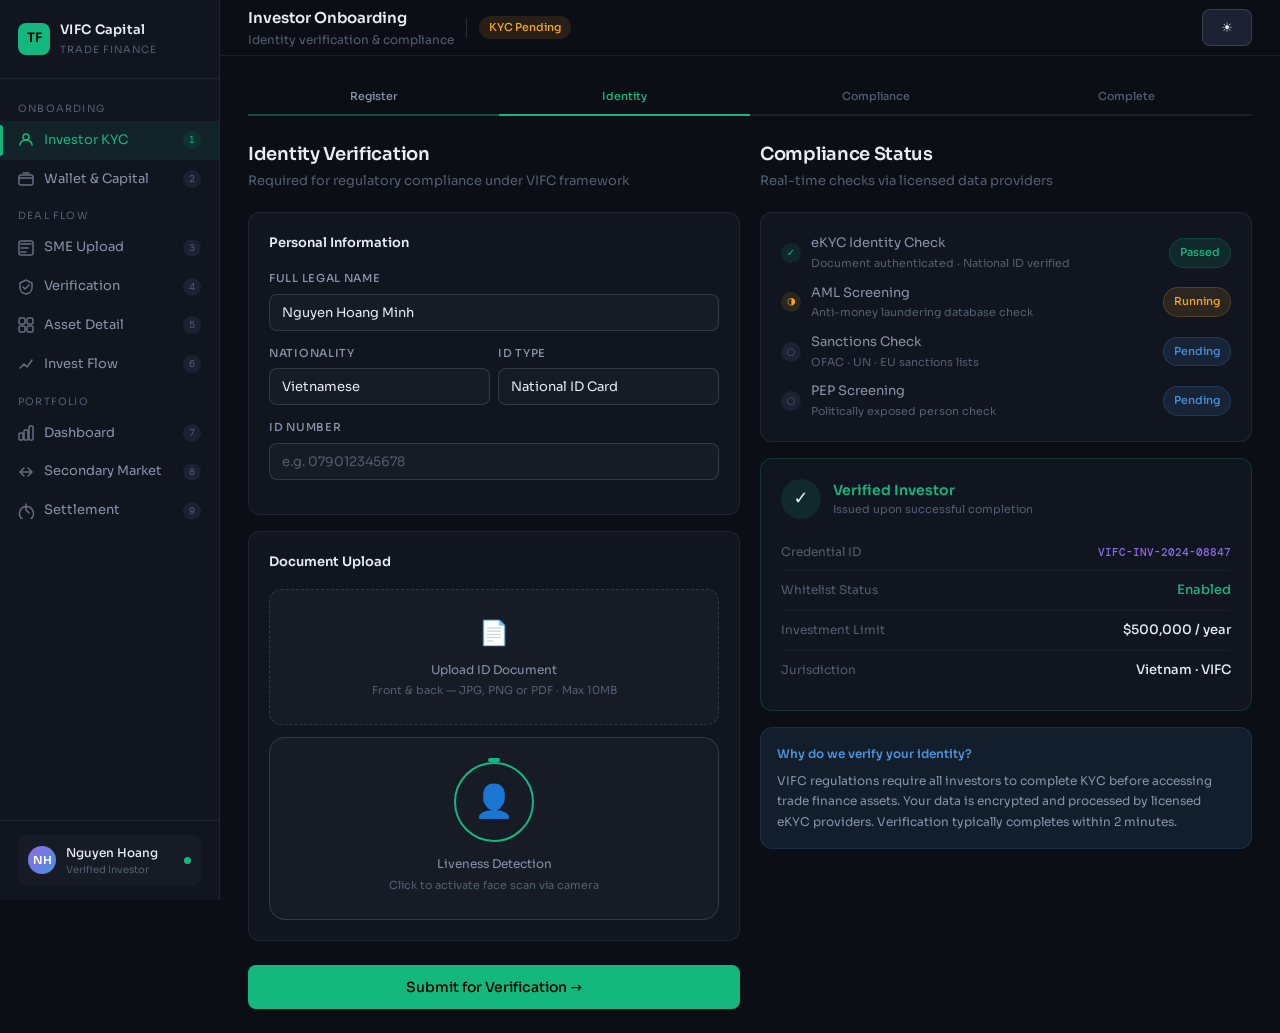
==== index.html @ 60719dd5 "init code" ====
<!DOCTYPE html>
<html lang="en">
<head>
<meta charset="UTF-8">
<meta name="viewport" content="width=device-width, initial-scale=1.0">
<title>VIFC Trade Finance Platform</title>
<link rel="preconnect" href="https://fonts.googleapis.com">
<link href="https://fonts.googleapis.com/css2?family=Sora:wght@300;400;500;600&family=DM+Mono:wght@400;500&display=swap" rel="stylesheet">
<style>
  *, *::before, *::after { box-sizing: border-box; margin: 0; padding: 0; }

  :root {
    --bg: #0b0e14;
    --bg2: #111520;
    --bg3: #161b26;
    --bg4: #1c2233;
    --border: rgba(255,255,255,0.07);
    --border-accent: rgba(255,255,255,0.13);
    --text: #e8ecf4;
    --text2: #8b93a8;
    --text3: #555e72;
    --teal: #14b87e;
    --teal-dim: rgba(20,184,126,0.12);
    --amber: #f5a623;
    --amber-dim: rgba(245,166,35,0.12);
    --blue: #4a90d9;
    --blue-dim: rgba(74,144,217,0.12);
    --red: #e05252;
    --red-dim: rgba(224,82,82,0.12);
    --purple: #8b6be8;
    --font: 'Sora', system-ui, sans-serif;
    --mono: 'DM Mono', monospace;
    --r: 8px;
    --r-lg: 12px;
    --r-xl: 16px;
  }

  body.light {
    --bg: #ffffff;
    --bg2: #f8f9fa;
    --bg3: #e9ecef;
    --bg4: #dee2e6;
    --border: rgba(0,0,0,0.07);
    --border-accent: rgba(0,0,0,0.13);
    --text: #212529;
    --text2: #6c757d;
    --text3: #adb5bd;
    --teal: #20c997;
    --teal-dim: rgba(32,201,151,0.12);
    --amber: #ffc107;
    --amber-dim: rgba(255,193,7,0.12);
    --blue: #007bff;
    --blue-dim: rgba(0,123,255,0.12);
    --red: #dc3545;
    --red-dim: rgba(220,53,69,0.12);
    --purple: #6f42c1;
  }

  body {
    font-family: var(--font);
    background: var(--bg);
    color: var(--text);
    min-height: 100vh;
    display: flex;
    font-size: 14px;
    line-height: 1.6;
  }

  /* SIDEBAR */
  .sidebar {
    width: 220px;
    min-height: 100vh;
    background: var(--bg2);
    border-right: 1px solid var(--border);
    display: flex;
    flex-direction: column;
    position: fixed;
    top: 0; left: 0; bottom: 0;
    z-index: 100;
  }
  .logo {
    padding: 20px 18px;
    border-bottom: 1px solid var(--border);
  }
  .logo-mark {
    display: flex; align-items: center; gap: 10px;
  }
  .logo-icon {
    width: 32px; height: 32px;
    background: var(--teal);
    border-radius: 8px;
    display: flex; align-items: center; justify-content: center;
    font-weight: 600; font-size: 13px; color: #000;
    letter-spacing: -0.5px;
  }
  .logo-text { font-size: 13px; font-weight: 600; color: var(--text); letter-spacing: 0.3px; }
  .logo-sub { font-size: 10px; color: var(--text3); letter-spacing: 1px; text-transform: uppercase; margin-top: 1px; }

  .nav { flex: 1; padding: 12px 0; overflow-y: auto; }
  .nav-section { padding: 10px 18px 4px; font-size: 10px; letter-spacing: 1.2px; text-transform: uppercase; color: var(--text3); }
  .nav-item {
    display: flex; align-items: center; gap: 10px;
    padding: 9px 18px;
    cursor: pointer;
    border-radius: 0;
    color: var(--text2);
    font-size: 13px;
    transition: all 0.15s;
    position: relative;
    user-select: none;
  }
  .nav-item:hover { background: var(--bg3); color: var(--text); }
  .nav-item.active { background: rgba(20,184,126,0.08); color: var(--teal); }
  .nav-item.active::before {
    content: '';
    position: absolute; left: 0; top: 4px; bottom: 4px;
    width: 3px; background: var(--teal); border-radius: 0 3px 3px 0;
  }
  .nav-icon { width: 16px; height: 16px; opacity: 0.7; flex-shrink: 0; }
  .nav-item.active .nav-icon { opacity: 1; }
  .step-badge {
    margin-left: auto;
    background: var(--bg4);
    color: var(--text3);
    font-size: 10px;
    padding: 1px 6px;
    border-radius: 20px;
    font-family: var(--mono);
  }
  .nav-item.active .step-badge { background: var(--teal-dim); color: var(--teal); }

  .sidebar-footer {
    padding: 14px 18px;
    border-top: 1px solid var(--border);
  }
  .user-pill {
    display: flex; align-items: center; gap: 10px;
    padding: 8px 10px;
    background: var(--bg3);
    border-radius: var(--r);
    cursor: pointer;
  }
  .user-avatar {
    width: 28px; height: 28px; border-radius: 50%;
    background: linear-gradient(135deg, var(--purple) 0%, var(--blue) 100%);
    display: flex; align-items: center; justify-content: center;
    font-size: 11px; font-weight: 600; color: #fff;
    flex-shrink: 0;
  }
  .user-name { font-size: 12px; font-weight: 500; color: var(--text); }
  .user-role { font-size: 10px; color: var(--text3); }
  .verified-dot {
    width: 7px; height: 7px; border-radius: 50%;
    background: var(--teal); margin-left: auto; flex-shrink: 0;
  }

  /* MAIN */
  .main {
    margin-left: 220px;
    flex: 1;
    min-height: 100vh;
    background: var(--bg);
  }
  .topbar {
    height: 56px;
    border-bottom: 1px solid var(--border);
    display: flex; align-items: center; padding: 0 28px;
    gap: 12px;
    background: var(--bg);
    position: sticky; top: 0; z-index: 50;
  }
  .topbar-title { font-size: 15px; font-weight: 600; color: var(--text); }
  .topbar-sub { font-size: 12px; color: var(--text3); }
  .topbar-divider { width: 1px; height: 20px; background: var(--border-accent); }
  .topbar-badge {
    padding: 3px 10px; border-radius: 20px;
    font-size: 11px; font-weight: 500;
  }
  .badge-success { background: var(--teal-dim); color: var(--teal); }
  .badge-warning { background: var(--amber-dim); color: var(--amber); }
  .badge-info { background: var(--blue-dim); color: var(--blue); }
  .badge-danger { background: var(--red-dim); color: var(--red); }
  .topbar-actions { margin-left: auto; display: flex; gap: 8px; }

  .content { padding: 24px 28px; }

  /* SCREENS */
  .screen { display: none; }
  .screen.active { display: block; }

  /* CARDS */
  .card {
    background: var(--bg2);
    border: 1px solid var(--border);
    border-radius: var(--r-lg);
    padding: 20px;
  }
  .card-sm { padding: 14px 16px; }
  .card-title { font-size: 12px; font-weight: 500; color: var(--text2); text-transform: uppercase; letter-spacing: 0.8px; margin-bottom: 4px; }
  .card-value { font-size: 26px; font-weight: 600; color: var(--text); letter-spacing: -0.5px; font-family: var(--mono); }
  .card-sub { font-size: 12px; color: var(--text3); margin-top: 4px; }
  .card-header { display: flex; align-items: center; justify-content: space-between; margin-bottom: 16px; }
  .card-label { font-size: 13px; font-weight: 600; color: var(--text); }

  /* GRID HELPERS */
  .grid-2 { display: grid; grid-template-columns: 1fr 1fr; gap: 14px; }
  .grid-3 { display: grid; grid-template-columns: 1fr 1fr 1fr; gap: 14px; }
  .grid-4 { display: grid; grid-template-columns: repeat(4, 1fr); gap: 14px; }
  .col-span-2 { grid-column: span 2; }
  .col-span-3 { grid-column: span 3; }
  .flex { display: flex; }
  .flex-col { flex-direction: column; }
  .items-center { align-items: center; }
  .justify-between { justify-content: space-between; }
  .gap-8 { gap: 8px; }
  .gap-12 { gap: 12px; }
  .gap-16 { gap: 16px; }
  .gap-20 { gap: 20px; }
  .mb-8 { margin-bottom: 8px; }
  .mb-12 { margin-bottom: 12px; }
  .mb-16 { margin-bottom: 16px; }
  .mb-20 { margin-bottom: 20px; }
  .mb-24 { margin-bottom: 24px; }

  /* FORM ELEMENTS */
  .form-group { margin-bottom: 14px; }
  .form-label { font-size: 11px; font-weight: 500; color: var(--text2); text-transform: uppercase; letter-spacing: 0.7px; margin-bottom: 6px; display: block; }
  .form-input {
    width: 100%; padding: 9px 12px;
    background: var(--bg3); border: 1px solid var(--border-accent);
    border-radius: var(--r); color: var(--text); font-family: var(--font);
    font-size: 13px; outline: none; transition: border-color 0.15s;
  }
  .form-input:focus { border-color: var(--teal); }
  .form-input::placeholder { color: var(--text3); }
  .form-select {
    width: 100%; padding: 9px 12px;
    background: var(--bg3); border: 1px solid var(--border-accent);
    border-radius: var(--r); color: var(--text); font-family: var(--font);
    font-size: 13px; outline: none; cursor: pointer;
    appearance: none;
  }
  .upload-zone {
    border: 1.5px dashed var(--border-accent);
    border-radius: var(--r-lg);
    padding: 24px;
    text-align: center;
    cursor: pointer;
    transition: all 0.15s;
    background: var(--bg3);
  }
  .upload-zone:hover { border-color: var(--teal); background: rgba(20,184,126,0.04); }
  .upload-icon { font-size: 24px; margin-bottom: 8px; display: block; }
  .upload-text { font-size: 12px; color: var(--text2); }
  .upload-sub { font-size: 11px; color: var(--text3); margin-top: 3px; }

  /* BUTTONS */
  .btn {
    padding: 9px 18px; border-radius: var(--r);
    font-family: var(--font); font-size: 13px; font-weight: 500;
    cursor: pointer; border: none; transition: all 0.15s;
    display: inline-flex; align-items: center; gap: 6px;
  }
  .btn-primary { background: var(--teal); color: #000; }
  .btn-primary:hover { background: #10d48f; }
  .btn-secondary { background: var(--bg4); color: var(--text); border: 1px solid var(--border-accent); }
  .btn-secondary:hover { background: var(--bg3); }
  .btn-amber { background: var(--amber); color: #000; }
  .btn-amber:hover { opacity: 0.9; }
  .btn-full { width: 100%; justify-content: center; padding: 12px; font-size: 14px; }
  .btn-lg { padding: 13px 24px; font-size: 14px; }

  /* STATUS CHECKS */
  .check-list { display: flex; flex-direction: column; gap: 10px; }
  .check-item { display: flex; align-items: center; gap: 10px; }
  .check-icon {
    width: 20px; height: 20px; border-radius: 50%; flex-shrink: 0;
    display: flex; align-items: center; justify-content: center;
    font-size: 10px; font-weight: 700;
  }
  .check-pass { background: var(--teal-dim); color: var(--teal); }
  .check-fail { background: var(--red-dim); color: var(--red); }
  .check-pend { background: var(--bg4); color: var(--text3); }
  .check-spin {
    background: var(--amber-dim); color: var(--amber);
    animation: spin 1s linear infinite;
  }
  @keyframes spin { to { transform: rotate(360deg); } }
  .check-text { font-size: 13px; color: var(--text2); }
  .check-sub { font-size: 11px; color: var(--text3); margin-top: 1px; }

  /* VERIFICATION BADGES */
  .verify-badge {
    display: inline-flex; align-items: center; gap: 6px;
    padding: 5px 10px; border-radius: 20px;
    font-size: 11px; font-weight: 500;
    border: 1px solid transparent;
  }
  .vb-green { background: var(--teal-dim); color: var(--teal); border-color: rgba(20,184,126,0.2); }
  .vb-amber { background: var(--amber-dim); color: var(--amber); border-color: rgba(245,166,35,0.2); }
  .vb-blue { background: var(--blue-dim); color: var(--blue); border-color: rgba(74,144,217,0.2); }
  .vb-red { background: var(--red-dim); color: var(--red); border-color: rgba(224,82,82,0.2); }

  /* ASSET CARD */
  .asset-card {
    background: var(--bg2); border: 1px solid var(--border);
    border-radius: var(--r-xl); padding: 20px;
    transition: border-color 0.15s;
    cursor: pointer;
  }
  .asset-card:hover { border-color: var(--border-accent); }
  .asset-card.featured { border-color: rgba(20,184,126,0.3); }
  .rating-badge {
    padding: 3px 8px; border-radius: 4px;
    font-family: var(--mono); font-size: 12px; font-weight: 500;
  }
  .rating-aaa { background: var(--teal-dim); color: var(--teal); }
  .rating-bbb { background: var(--blue-dim); color: var(--blue); }
  .rating-bb { background: var(--amber-dim); color: var(--amber); }
  .yield-num { font-size: 28px; font-weight: 600; color: var(--teal); font-family: var(--mono); }
  .yield-label { font-size: 11px; color: var(--text3); }

  /* TABLE */
  .data-table { width: 100%; border-collapse: collapse; font-size: 13px; }
  .data-table th {
    text-align: left; padding: 10px 12px;
    font-size: 10px; font-weight: 500; text-transform: uppercase; letter-spacing: 0.8px;
    color: var(--text3); border-bottom: 1px solid var(--border);
  }
  .data-table td { padding: 11px 12px; border-bottom: 1px solid rgba(255,255,255,0.03); color: var(--text2); }
  .data-table tr:hover td { background: var(--bg3); color: var(--text); }
  .data-table tr:last-child td { border-bottom: none; }

  /* DIVIDER */
  .divider { border: none; border-top: 1px solid var(--border); margin: 16px 0; }

  /* TIMELINE */
  .timeline { display: flex; align-items: flex-start; gap: 0; }
  .tl-step { display: flex; flex-direction: column; align-items: center; flex: 1; }
  .tl-dot {
    width: 10px; height: 10px; border-radius: 50%; background: var(--bg4);
    border: 2px solid var(--border-accent); flex-shrink: 0;
  }
  .tl-dot.done { background: var(--teal); border-color: var(--teal); }
  .tl-dot.active { background: var(--amber); border-color: var(--amber); box-shadow: 0 0 0 3px rgba(245,166,35,0.2); }
  .tl-line { flex: 1; height: 2px; background: var(--border); margin: 4px -1px; }
  .tl-line.done { background: var(--teal); }
  .tl-label { font-size: 10px; color: var(--text3); text-align: center; margin-top: 6px; }
  .tl-label.done { color: var(--teal); }
  .tl-label.active { color: var(--amber); }
  .tl-row { display: flex; align-items: center; }

  /* FUND FLOW */
  .flow-node {
    background: var(--bg3); border: 1px solid var(--border-accent);
    border-radius: var(--r); padding: 8px 14px;
    font-size: 12px; font-weight: 500; color: var(--text);
    text-align: center; min-width: 80px;
  }
  .flow-node.investor { background: rgba(74,144,217,0.1); border-color: rgba(74,144,217,0.3); color: var(--blue); }
  .flow-node.spv { background: rgba(139,107,232,0.1); border-color: rgba(139,107,232,0.3); color: var(--purple); }
  .flow-node.sme { background: rgba(20,184,126,0.1); border-color: rgba(20,184,126,0.3); color: var(--teal); }
  .flow-node.buyer { background: rgba(245,166,35,0.1); border-color: rgba(245,166,35,0.3); color: var(--amber); }
  .flow-arrow {
    font-size: 14px; color: var(--text3); padding: 0 6px;
    display: flex; align-items: center; flex-shrink: 0;
  }
  .flow-row { display: flex; align-items: center; flex-wrap: wrap; gap: 6px; }

  /* GAUGE */
  .risk-bar-wrap { background: var(--bg3); border-radius: 20px; height: 6px; overflow: hidden; margin: 6px 0; }
  .risk-bar { height: 100%; border-radius: 20px; }
  .risk-low { background: var(--teal); }
  .risk-med { background: var(--amber); }
  .risk-high { background: var(--red); }

  /* STAT ROW */
  .stat-row { display: flex; justify-content: space-between; align-items: baseline; padding: 9px 0; border-bottom: 1px solid rgba(255,255,255,0.04); }
  .stat-row:last-child { border-bottom: none; }
  .stat-key { font-size: 12px; color: var(--text3); }
  .stat-val { font-size: 13px; color: var(--text); font-weight: 500; }
  .stat-val.green { color: var(--teal); }
  .stat-val.amber { color: var(--amber); }
  .stat-val.blue { color: var(--blue); }

  /* BENCHMARK */
  .bench-row { display: flex; align-items: center; gap: 12px; padding: 8px 0; }
  .bench-label { font-size: 12px; color: var(--text2); width: 100px; flex-shrink: 0; }
  .bench-bar-wrap { flex: 1; background: var(--bg3); border-radius: 20px; height: 6px; overflow: hidden; }
  .bench-bar { height: 100%; border-radius: 20px; }
  .bench-val { font-size: 12px; font-family: var(--mono); font-weight: 500; width: 36px; text-align: right; flex-shrink: 0; }

  /* EDUCATION */
  .edu-box {
    background: var(--blue-dim);
    border: 1px solid rgba(74,144,217,0.15);
    border-radius: var(--r-lg); padding: 16px;
  }
  .edu-title { font-size: 12px; font-weight: 600; color: var(--blue); margin-bottom: 8px; }
  .edu-text { font-size: 12px; color: var(--text2); line-height: 1.7; }

  /* PROGRESS STEPS */
  .progress-steps { display: flex; gap: 0; margin-bottom: 24px; }
  .ps { flex: 1; text-align: center; padding: 8px 4px; font-size: 11px; font-weight: 500; color: var(--text3); border-bottom: 2px solid var(--border); cursor: pointer; }
  .ps.active { color: var(--teal); border-color: var(--teal); }
  .ps.done { color: var(--text2); border-color: rgba(20,184,126,0.4); }

  /* MINI CHART */
  .sparkline { width: 100%; height: 40px; }

  /* SCROLLABLE */
  .scroll-y { overflow-y: auto; max-height: 320px; }
  .scroll-y::-webkit-scrollbar { width: 4px; }
  .scroll-y::-webkit-scrollbar-track { background: transparent; }
  .scroll-y::-webkit-scrollbar-thumb { background: var(--bg4); border-radius: 4px; }

  /* NOTIFICATION */
  .alert {
    padding: 10px 14px; border-radius: var(--r);
    font-size: 12px; display: flex; gap: 8px; align-items: flex-start;
    margin-bottom: 12px;
  }
  .alert-info { background: var(--blue-dim); color: var(--blue); border: 1px solid rgba(74,144,217,0.15); }
  .alert-success { background: var(--teal-dim); color: var(--teal); border: 1px solid rgba(20,184,126,0.15); }
  .alert-warning { background: var(--amber-dim); color: var(--amber); border: 1px solid rgba(245,166,35,0.15); }

  /* INVEST PREVIEW */
  .invest-preview {
    background: var(--bg3); border: 1px solid var(--border-accent);
    border-radius: var(--r-lg); padding: 16px;
    text-align: center;
  }
  .invest-flow-row { display: flex; align-items: center; justify-content: center; gap: 12px; margin: 12px 0; }
  .invest-amt { font-size: 24px; font-weight: 600; font-family: var(--mono); color: var(--text); }
  .invest-arrow { font-size: 18px; color: var(--teal); }
  .invest-return { font-size: 24px; font-weight: 600; font-family: var(--mono); color: var(--teal); }

  /* SECONDARY MARKET */
  .token-pill {
    background: var(--bg4); border: 1px solid var(--border-accent);
    border-radius: 20px; padding: 4px 10px;
    font-size: 12px; font-family: var(--mono); color: var(--purple);
    display: inline-block;
  }

  /* SETTLEMENT */
  .settlement-status {
    background: var(--teal-dim); border: 1px solid rgba(20,184,126,0.2);
    border-radius: var(--r-xl); padding: 24px;
    text-align: center;
  }
  .s-icon { font-size: 36px; display: block; margin-bottom: 12px; }
  .s-title { font-size: 18px; font-weight: 600; color: var(--teal); margin-bottom: 4px; }
  .s-sub { font-size: 13px; color: var(--text2); }

  /* ANIMATIONS */
  @keyframes fadeIn { from { opacity: 0; transform: translateY(4px); } to { opacity: 1; transform: translateY(0); } }
  .screen.active { animation: fadeIn 0.2s ease; }

  /* FACE SCAN */
  .face-scan-box {
    background: var(--bg3); border: 1px solid var(--border-accent);
    border-radius: var(--r-xl); padding: 24px;
    text-align: center; position: relative;
  }
  .face-ring {
    width: 80px; height: 80px; border-radius: 50%;
    border: 2px solid var(--teal);
    margin: 0 auto 12px;
    display: flex; align-items: center; justify-content: center;
    position: relative;
  }
  .face-ring::before {
    content: '';
    position: absolute; top: -6px; left: 50%; transform: translateX(-50%);
    width: 12px; height: 4px; background: var(--teal); border-radius: 2px;
    animation: scanLine 2s linear infinite;
  }
  @keyframes scanLine { 0% { top: -6px; } 50% { top: 82px; } 100% { top: -6px; } }
  .face-placeholder { font-size: 32px; }

  /* WALLET CARD */
  .wallet-card {
    background: linear-gradient(135deg, #161b2e 0%, #1a2040 100%);
    border: 1px solid rgba(74,144,217,0.2);
    border-radius: var(--r-xl); padding: 22px;
    position: relative; overflow: hidden;
  }
  body.light .wallet-card {
    background: linear-gradient(135deg, #e3f2fd 0%, #bbdefb 100%);
  }
  .wallet-card::after {
    content: ''; position: absolute;
    top: -30px; right: -30px;
    width: 100px; height: 100px;
    border-radius: 50%;
    background: radial-gradient(circle, rgba(74,144,217,0.12) 0%, transparent 70%);
  }
  .wc-label { font-size: 10px; text-transform: uppercase; letter-spacing: 1px; color: var(--text3); margin-bottom: 4px; }
  .wc-value { font-size: 28px; font-weight: 600; font-family: var(--mono); color: var(--text); letter-spacing: -1px; }
  .wc-sub { font-size: 12px; color: var(--text3); margin-top: 4px; }

  /* Section header */
  .section-header { margin-bottom: 20px; }
  .section-title { font-size: 18px; font-weight: 600; color: var(--text); letter-spacing: -0.3px; }
  .section-sub { font-size: 13px; color: var(--text3); margin-top: 3px; }

  /* Trust box */
  .trust-box {
    background: var(--bg3); border-radius: var(--r);
    padding: 10px 14px;
    display: flex; align-items: center; gap: 8px;
    font-size: 11px; color: var(--text3);
    border: 1px solid var(--border);
  }

  /* Price row in asset detail */
  .price-highlight {
    background: var(--bg3); border-radius: var(--r-lg);
    padding: 16px; text-align: center;
  }
  .ph-face { font-size: 11px; color: var(--text3); }
  .ph-val { font-size: 20px; font-weight: 600; font-family: var(--mono); color: var(--text); }
  .ph-arr { font-size: 16px; color: var(--text3); margin: 0 8px; }
  .ph-return { font-size: 20px; font-weight: 600; font-family: var(--mono); color: var(--teal); }

  /* Tooltip */
  .tooltip-wrap { position: relative; display: inline-block; cursor: help; }
  .tooltip-icon { font-size: 10px; color: var(--text3); background: var(--bg4); border-radius: 50%; width: 14px; height: 14px; display: inline-flex; align-items: center; justify-content: center; }
  .tooltip-tip {
    display: none; position: absolute; bottom: calc(100% + 6px); left: 50%; transform: translateX(-50%);
    background: var(--bg4); border: 1px solid var(--border-accent);
    border-radius: var(--r); padding: 6px 10px; font-size: 11px; color: var(--text2);
    white-space: nowrap; z-index: 200; pointer-events: none;
  }
  .tooltip-wrap:hover .tooltip-tip { display: block; }

  /* Mini donut */
  .donut-wrap { position: relative; width: 60px; height: 60px; flex-shrink: 0; }
  .donut-label { position: absolute; inset: 0; display: flex; align-items: center; justify-content: center; font-size: 12px; font-weight: 600; font-family: var(--mono); color: var(--teal); }

</style>
</head>
<body>

<!-- SIDEBAR -->
<nav class="sidebar">
  <div class="logo">
    <div class="logo-mark">
      <div class="logo-icon">TF</div>
      <div>
        <div class="logo-text">VIFC Capital</div>
        <div class="logo-sub">Trade Finance</div>
      </div>
    </div>
  </div>
  <div class="nav">
    <div class="nav-section">Onboarding</div>
    <div class="nav-item active" onclick="showScreen('onboarding', this)">
      <svg class="nav-icon" viewBox="0 0 16 16" fill="none"><circle cx="8" cy="5" r="3" stroke="currentColor" stroke-width="1.5"/><path d="M2 13c0-2.8 2.7-5 6-5s6 2.2 6 5" stroke="currentColor" stroke-width="1.5" stroke-linecap="round"/></svg>
      Investor KYC
      <span class="step-badge">1</span>
    </div>
    <div class="nav-item" onclick="showScreen('wallet', this)">
      <svg class="nav-icon" viewBox="0 0 16 16" fill="none"><rect x="1" y="4" width="14" height="10" rx="2" stroke="currentColor" stroke-width="1.5"/><path d="M1 7h14M5 2h6" stroke="currentColor" stroke-width="1.5" stroke-linecap="round"/></svg>
      Wallet & Capital
      <span class="step-badge">2</span>
    </div>
    <div class="nav-section">Deal Flow</div>
    <div class="nav-item" onclick="showScreen('sme', this)">
      <svg class="nav-icon" viewBox="0 0 16 16" fill="none"><path d="M3 4h10M3 8h7M3 12h5" stroke="currentColor" stroke-width="1.5" stroke-linecap="round"/><rect x="1" y="1" width="14" height="14" rx="2" stroke="currentColor" stroke-width="1.5"/></svg>
      SME Upload
      <span class="step-badge">3</span>
    </div>
    <div class="nav-item" onclick="showScreen('verification', this)">
      <svg class="nav-icon" viewBox="0 0 16 16" fill="none"><path d="M8 1L2 4v5c0 3 2.7 5.5 6 6 3.3-.5 6-3 6-6V4L8 1z" stroke="currentColor" stroke-width="1.5"/><path d="M5 8l2 2 4-4" stroke="currentColor" stroke-width="1.5" stroke-linecap="round" stroke-linejoin="round"/></svg>
      Verification
      <span class="step-badge">4</span>
    </div>
    <div class="nav-item" onclick="showScreen('asset', this)">
      <svg class="nav-icon" viewBox="0 0 16 16" fill="none"><rect x="1" y="1" width="6" height="6" rx="1.5" stroke="currentColor" stroke-width="1.5"/><rect x="9" y="1" width="6" height="6" rx="1.5" stroke="currentColor" stroke-width="1.5"/><rect x="1" y="9" width="6" height="6" rx="1.5" stroke="currentColor" stroke-width="1.5"/><rect x="9" y="9" width="6" height="6" rx="1.5" stroke="currentColor" stroke-width="1.5"/></svg>
      Asset Detail
      <span class="step-badge">5</span>
    </div>
    <div class="nav-item" onclick="showScreen('invest', this)">
      <svg class="nav-icon" viewBox="0 0 16 16" fill="none"><path d="M2 12l4-4 3 3 5-7" stroke="currentColor" stroke-width="1.5" stroke-linecap="round" stroke-linejoin="round"/></svg>
      Invest Flow
      <span class="step-badge">6</span>
    </div>
    <div class="nav-section">Portfolio</div>
    <div class="nav-item" onclick="showScreen('dashboard', this)">
      <svg class="nav-icon" viewBox="0 0 16 16" fill="none"><rect x="1" y="8" width="4" height="7" rx="1" stroke="currentColor" stroke-width="1.5"/><rect x="6" y="5" width="4" height="10" rx="1" stroke="currentColor" stroke-width="1.5"/><rect x="11" y="1" width="4" height="14" rx="1" stroke="currentColor" stroke-width="1.5"/></svg>
      Dashboard
      <span class="step-badge">7</span>
    </div>
    <div class="nav-item" onclick="showScreen('secondary', this)">
      <svg class="nav-icon" viewBox="0 0 16 16" fill="none"><path d="M2 8h12M10 4l4 4-4 4M6 4L2 8l4 4" stroke="currentColor" stroke-width="1.5" stroke-linecap="round" stroke-linejoin="round"/></svg>
      Secondary Market
      <span class="step-badge">8</span>
    </div>
    <div class="nav-item" onclick="showScreen('settlement', this)">
      <svg class="nav-icon" viewBox="0 0 16 16" fill="none"><path d="M8 1v6l3 3M15 8A7 7 0 112 8a7 7 0 0113 0z" stroke="currentColor" stroke-width="1.5" stroke-linecap="round"/></svg>
      Settlement
      <span class="step-badge">9</span>
    </div>
  </div>
  <div class="sidebar-footer">
    <div class="user-pill">
      <div class="user-avatar">NH</div>
      <div>
        <div class="user-name">Nguyen Hoang</div>
        <div class="user-role">Verified Investor</div>
      </div>
      <div class="verified-dot"></div>
    </div>
  </div>
</nav>

<!-- MAIN CONTENT -->
<main class="main">

  <!-- ───────────────────────────────────────────── -->
  <!-- SCREEN 1: INVESTOR ONBOARDING / KYC          -->
  <!-- ───────────────────────────────────────────── -->
  <div id="screen-onboarding" class="screen active">
    <div class="topbar">
      <div>
        <div class="topbar-title">Investor Onboarding</div>
        <div class="topbar-sub">Identity verification & compliance</div>
      </div>
      <div class="topbar-divider"></div>
      <span class="topbar-badge badge-warning">KYC Pending</span>
      <div class="topbar-actions">
        <button class="btn btn-secondary" id="theme-toggle" onclick="toggleTheme()">☀️</button>
      </div>
    </div>
    <div class="content">
      <div class="progress-steps mb-24">
        <div class="ps done">Register</div>
        <div class="ps active">Identity</div>
        <div class="ps">Compliance</div>
        <div class="ps">Complete</div>
      </div>

      <div class="grid-2 gap-20">
        <!-- Left: Form -->
        <div>
          <div class="section-header">
            <div class="section-title">Identity Verification</div>
            <div class="section-sub">Required for regulatory compliance under VIFC framework</div>
          </div>

          <div class="card mb-16">
            <div class="card-header">
              <div class="card-label">Personal Information</div>
            </div>
            <div class="form-group">
              <label class="form-label">Full Legal Name</label>
              <input class="form-input" type="text" placeholder="As shown on government ID" value="Nguyen Hoang Minh">
            </div>
            <div class="grid-2 gap-8">
              <div class="form-group">
                <label class="form-label">Nationality</label>
                <select class="form-select">
                  <option>Vietnamese</option>
                  <option>Singaporean</option>
                  <option>Other</option>
                </select>
              </div>
              <div class="form-group">
                <label class="form-label">ID Type</label>
                <select class="form-select">
                  <option>National ID Card</option>
                  <option>Passport</option>
                  <option>Driver's License</option>
                </select>
              </div>
            </div>
            <div class="form-group">
              <label class="form-label">ID Number</label>
              <input class="form-input" type="text" placeholder="e.g. 079012345678">
            </div>
          </div>

          <div class="card mb-16">
            <div class="card-header">
              <div class="card-label">Document Upload</div>
            </div>
            <div class="upload-zone mb-12">
              <span class="upload-icon">📄</span>
              <div class="upload-text">Upload ID Document</div>
              <div class="upload-sub">Front & back — JPG, PNG or PDF · Max 10MB</div>
            </div>
            <div class="face-scan-box">
              <div class="face-ring">
                <span class="face-placeholder">👤</span>
              </div>
              <div style="font-size: 12px; color: var(--text2); margin-bottom: 4px;">Liveness Detection</div>
              <div style="font-size: 11px; color: var(--text3);">Click to activate face scan via camera</div>
            </div>
          </div>

          <button class="btn btn-primary btn-full btn-lg" style="margin-top: 8px;">
            Submit for Verification →
          </button>
        </div>

        <!-- Right: Compliance status -->
        <div>
          <div class="section-header">
            <div class="section-title">Compliance Status</div>
            <div class="section-sub">Real-time checks via licensed data providers</div>
          </div>

          <div class="card mb-16">
            <div class="check-list">
              <div class="check-item">
                <div class="check-icon check-pass">✓</div>
                <div>
                  <div class="check-text">eKYC Identity Check</div>
                  <div class="check-sub">Document authenticated · National ID verified</div>
                </div>
                <span class="verify-badge vb-green" style="margin-left: auto; flex-shrink: 0;">Passed</span>
              </div>
              <div class="check-item">
                <div class="check-icon check-spin">◐</div>
                <div>
                  <div class="check-text">AML Screening</div>
                  <div class="check-sub">Anti-money laundering database check</div>
                </div>
                <span class="verify-badge vb-amber" style="margin-left: auto; flex-shrink: 0;">Running</span>
              </div>
              <div class="check-item">
                <div class="check-icon check-pend">○</div>
                <div>
                  <div class="check-text">Sanctions Check</div>
                  <div class="check-sub">OFAC · UN · EU sanctions lists</div>
                </div>
                <span class="verify-badge vb-blue" style="margin-left: auto; flex-shrink: 0;">Pending</span>
              </div>
              <div class="check-item">
                <div class="check-icon check-pend">○</div>
                <div>
                  <div class="check-text">PEP Screening</div>
                  <div class="check-sub">Politically exposed person check</div>
                </div>
                <span class="verify-badge vb-blue" style="margin-left: auto; flex-shrink: 0;">Pending</span>
              </div>
            </div>
          </div>

          <!-- Credential Preview -->
          <div class="card mb-16" style="border-color: rgba(20,184,126,0.2);">
            <div style="display: flex; align-items: center; gap: 12px; margin-bottom: 14px;">
              <div style="width: 40px; height: 40px; border-radius: 50%; background: var(--teal-dim); display: flex; align-items: center; justify-content: center; font-size: 18px; flex-shrink: 0;">✓</div>
              <div>
                <div style="font-size: 14px; font-weight: 600; color: var(--teal);">Verified Investor</div>
                <div style="font-size: 11px; color: var(--text3);">Issued upon successful completion</div>
              </div>
            </div>
            <div class="stat-row">
              <span class="stat-key">Credential ID</span>
              <span class="stat-val" style="font-family: var(--mono); font-size: 11px; color: var(--purple);">VIFC-INV-2024-08847</span>
            </div>
            <div class="stat-row">
              <span class="stat-key">Whitelist Status</span>
              <span class="stat-val green">Enabled</span>
            </div>
            <div class="stat-row">
              <span class="stat-key">Investment Limit</span>
              <span class="stat-val">$500,000 / year</span>
            </div>
            <div class="stat-row">
              <span class="stat-key">Jurisdiction</span>
              <span class="stat-val">Vietnam · VIFC</span>
            </div>
          </div>

          <div class="edu-box">
            <div class="edu-title">Why do we verify your identity?</div>
            <div class="edu-text">VIFC regulations require all investors to complete KYC before accessing trade finance assets. Your data is encrypted and processed by licensed eKYC providers. Verification typically completes within 2 minutes.</div>
          </div>
        </div>
      </div>
    </div>
  </div>

  <!-- ───────────────────────────────────────────── -->
  <!-- SCREEN 2: WALLET & CAPITAL                    -->
  <!-- ───────────────────────────────────────────── -->
  <div id="screen-wallet" class="screen">
    <div class="topbar">
      <div>
        <div class="topbar-title">Wallet & Capital</div>
        <div class="topbar-sub">Deposit, convert, and manage funds</div>
      </div>
      <div class="topbar-divider"></div>
      <span class="topbar-badge badge-success">Wallet Active</span>
      <div class="topbar-actions">
        <button class="btn btn-secondary" id="theme-toggle" onclick="toggleTheme()">☀️</button>
      </div>
    </div>
    <div class="content">
      <div class="grid-3 gap-16 mb-20">
        <div class="wallet-card">
          <div class="wc-label">USDC Balance</div>
          <div class="wc-value">$24,850.00</div>
          <div class="wc-sub">≈ 24,850 USDC · ERC-20</div>
        </div>
        <div class="card" style="background: var(--bg2);">
          <div class="card-title">USD Value</div>
          <div class="card-value" style="font-size: 22px;">$24,850.00</div>
          <div class="card-sub" style="color: var(--teal); font-size: 12px;">+$0.00 today</div>
        </div>
        <div class="card" style="background: var(--bg2);">
          <div class="card-title">VND Equivalent</div>
          <div class="card-value" style="font-size: 20px; letter-spacing: -1px;">₫616,401,000</div>
          <div class="card-sub">@ 24,800 VND/USD</div>
        </div>
      </div>

      <div class="grid-2 gap-20">
        <!-- Deposit Module -->
        <div>
          <div class="card mb-16">
            <div class="card-header">
              <div class="card-label">Deposit Funds</div>
            </div>
            <div class="form-group">
              <label class="form-label">Asset Type</label>
              <div style="display: flex; gap: 8px;">
                <button class="btn btn-secondary" style="flex: 1; justify-content: center; border-color: var(--teal); color: var(--teal); background: var(--teal-dim);">USDC</button>
                <button class="btn btn-secondary" style="flex: 1; justify-content: center;">USDT</button>
                <button class="btn btn-secondary" style="flex: 1; justify-content: center;">USD Wire</button>
              </div>
            </div>
            <div class="form-group">
              <label class="form-label">Amount</label>
              <div style="position: relative;">
                <input class="form-input" type="number" placeholder="0.00" value="10000" style="padding-right: 52px;">
                <span style="position: absolute; right: 12px; top: 50%; transform: translateY(-50%); font-size: 12px; color: var(--text3); font-family: var(--mono);">USDC</span>
              </div>
            </div>
            <div class="alert alert-info" style="margin-top: 0;">
              <span>ℹ</span>
              <span>Deposit address: <span style="font-family: var(--mono); font-size: 11px;">0x7f3e...c4a9</span> — ERC-20 only</span>
            </div>
            <button class="btn btn-primary btn-full">Deposit USDC</button>
          </div>

          <div class="trust-box">
            <span>🏦</span>
            <span>Funds secured via licensed VIFC banking partners · Segregated accounts</span>
          </div>
        </div>

        <!-- Conversion Panel -->
        <div>
          <div class="card mb-16">
            <div class="card-header">
              <div class="card-label">Currency Conversion</div>
              <span class="verify-badge vb-green" style="font-size: 10px;">Live Rate</span>
            </div>
            <div style="display: flex; align-items: center; gap: 12px; padding: 16px; background: var(--bg3); border-radius: var(--r-lg); margin-bottom: 14px;">
              <div style="flex: 1; text-align: center;">
                <div style="font-size: 11px; color: var(--text3); margin-bottom: 4px;">From</div>
                <div style="font-size: 20px; font-weight: 600; font-family: var(--mono); color: var(--text);">$10,000</div>
                <div style="font-size: 11px; color: var(--text3); margin-top: 2px;">USD</div>
              </div>
              <div style="font-size: 20px; color: var(--teal);">→</div>
              <div style="flex: 1; text-align: center;">
                <div style="font-size: 11px; color: var(--text3); margin-bottom: 4px;">To</div>
                <div style="font-size: 20px; font-weight: 600; font-family: var(--mono); color: var(--teal);">₫248,000,000</div>
                <div style="font-size: 11px; color: var(--text3); margin-top: 2px;">VND</div>
              </div>
            </div>
            <div class="stat-row">
              <span class="stat-key">Exchange Rate</span>
              <span class="stat-val" style="font-family: var(--mono);">1 USD = 24,800 VND</span>
            </div>
            <div class="stat-row">
              <span class="stat-key">Conversion Fee</span>
              <span class="stat-val green">0.15%</span>
            </div>
            <div class="stat-row">
              <span class="stat-key">Settlement Time</span>
              <span class="stat-val">T+0 · Instant</span>
            </div>
            <div class="stat-row">
              <span class="stat-key">SPV Pool Allocation</span>
              <span class="stat-val blue">Auto → Deal Escrow</span>
            </div>
            <button class="btn btn-amber btn-full" style="margin-top: 14px;">Convert & Allocate</button>
          </div>

          <div class="card">
            <div class="card-label" style="margin-bottom: 10px;">Capital Flow</div>
            <div class="flow-row" style="font-size: 12px;">
              <div class="flow-node investor">Investor</div>
              <div class="flow-arrow">→</div>
              <div class="flow-node spv">SPV Escrow</div>
              <div class="flow-arrow">→</div>
              <div class="flow-node sme">SME Pool</div>
            </div>
          </div>
        </div>
      </div>
    </div>
  </div>

  <!-- ───────────────────────────────────────────── -->
  <!-- SCREEN 3: SME UPLOAD                         -->
  <!-- ───────────────────────────────────────────── -->
  <div id="screen-sme" class="screen">
    <div class="topbar">
      <div>
        <div class="topbar-title">SME Invoice Upload</div>
        <div class="topbar-sub">Create trade finance asset from export invoice</div>
      </div>
      <div class="topbar-divider"></div>
      <span class="topbar-badge badge-info">New Submission</span>
      <div class="topbar-actions">
        <button class="btn btn-secondary" id="theme-toggle" onclick="toggleTheme()">☀️</button>
      </div>
    </div>
    <div class="content">
      <div class="grid-2 gap-20">
        <div>
          <div class="card mb-16">
            <div class="card-header">
              <div class="card-label">Invoice Details</div>
            </div>
            <div class="form-group">
              <label class="form-label">Upload Invoice</label>
              <div class="upload-zone">
                <span class="upload-icon">📋</span>
                <div class="upload-text">Drop invoice PDF here</div>
                <div class="upload-sub">Supported: PDF, XLSX · Max 25MB</div>
              </div>
            </div>
            <div class="grid-2 gap-8">
              <div class="form-group">
                <label class="form-label">Invoice Value (USD)</label>
                <input class="form-input" type="number" placeholder="0.00" value="125000">
              </div>
              <div class="form-group">
                <label class="form-label">Invoice Number</label>
                <input class="form-input" type="text" value="INV-2024-00847">
              </div>
            </div>
            <div class="grid-2 gap-8">
              <div class="form-group">
                <label class="form-label">Issue Date</label>
                <input class="form-input" type="date" value="2024-11-01">
              </div>
              <div class="form-group">
                <label class="form-label">Due Date</label>
                <input class="form-input" type="date" value="2025-01-30">
              </div>
            </div>
            <div class="form-group">
              <label class="form-label">Invoice Currency</label>
              <select class="form-select">
                <option>USD</option><option>EUR</option><option>VND</option>
              </select>
            </div>
          </div>

          <div class="card mb-16">
            <div class="card-header">
              <div class="card-label">Supporting Documents</div>
            </div>
            <div class="grid-2 gap-8">
              <div class="upload-zone" style="padding: 16px;">
                <span style="font-size: 20px; display: block; margin-bottom: 6px;">📦</span>
                <div class="upload-text">Purchase Order</div>
              </div>
              <div class="upload-zone" style="padding: 16px;">
                <span style="font-size: 20px; display: block; margin-bottom: 6px;">🚢</span>
                <div class="upload-text">Shipping Docs</div>
              </div>
            </div>
          </div>
        </div>

        <div>
          <div class="card mb-16">
            <div class="card-header">
              <div class="card-label">Buyer Information</div>
            </div>
            <div class="form-group">
              <label class="form-label">Buyer Company Name</label>
              <input class="form-input" type="text" value="Walmart Inc." placeholder="Enter buyer name">
            </div>
            <div class="form-group">
              <label class="form-label">Buyer Country</label>
              <select class="form-select">
                <option>United States</option>
                <option>Germany</option>
                <option>Japan</option>
                <option>Singapore</option>
              </select>
            </div>
            <hr class="divider">
            <div style="padding: 12px; background: var(--teal-dim); border-radius: var(--r); border: 1px solid rgba(20,184,126,0.2);">
              <div style="display: flex; align-items: center; gap: 8px; margin-bottom: 8px;">
                <span style="color: var(--teal); font-size: 14px;">✓</span>
                <span style="font-size: 13px; font-weight: 600; color: var(--teal);">Verified Buyer</span>
              </div>
              <div class="stat-row" style="padding: 5px 0;">
                <span class="stat-key">Credit Rating</span>
                <span class="rating-badge rating-aaa">AAA</span>
              </div>
              <div class="stat-row" style="padding: 5px 0;">
                <span class="stat-key">Payment History</span>
                <span class="stat-val green">98.2% on-time</span>
              </div>
              <div class="stat-row" style="padding: 5px 0; border: none;">
                <span class="stat-key">Annual Revenue</span>
                <span class="stat-val">$611B</span>
              </div>
            </div>
          </div>

          <div class="card mb-16">
            <div class="card-header">
              <div class="card-label">Export Legitimacy</div>
            </div>
            <div class="check-list">
              <div class="check-item">
                <div class="check-icon check-pass">✓</div>
                <div class="check-text">Export license verified</div>
              </div>
              <div class="check-item">
                <div class="check-icon check-pass">✓</div>
                <div class="check-text">Commodity classification valid</div>
              </div>
              <div class="check-item">
                <div class="check-icon check-pass">✓</div>
                <div class="check-text">No restricted trade items</div>
              </div>
              <div class="check-item">
                <div class="check-icon check-spin">◐</div>
                <div class="check-text">Customs pre-clearance check</div>
              </div>
            </div>
          </div>

          <button class="btn btn-primary btn-full btn-lg">
            Submit Invoice for Review →
          </button>
        </div>
      </div>
    </div>
  </div>

  <!-- ───────────────────────────────────────────── -->
  <!-- SCREEN 4: VERIFICATION PANEL                 -->
  <!-- ───────────────────────────────────────────── -->
  <div id="screen-verification" class="screen">
    <div class="topbar">
      <div>
        <div class="topbar-title">Due Diligence Panel</div>
        <div class="topbar-sub">Third-party verified asset checks</div>
      </div>
      <div class="topbar-divider"></div>
      <span class="topbar-badge badge-success">3/4 Verified</span>
      <div class="topbar-actions">
        <button class="btn btn-secondary" id="theme-toggle" onclick="toggleTheme()">☀️</button>
      </div>
    </div>
    <div class="content">
      <div class="grid-2 gap-20">
        <div>
          <div class="section-header">
            <div class="section-title">Asset Verification Status</div>
            <div class="section-sub">INV-2024-00847 · Walmart Inc. · $125,000</div>
          </div>

          <div class="card mb-16" style="border-color: rgba(20,184,126,0.2);">
            <div class="card-header">
              <div class="card-label">Verification Badges</div>
              <div class="tooltip-wrap">
                <div class="tooltip-icon">?</div>
                <div class="tooltip-tip">Verified via integrated logistics, customs & trade data providers</div>
              </div>
            </div>
            <div style="display: flex; flex-wrap: wrap; gap: 8px; margin-bottom: 16px;">
              <span class="verify-badge vb-green">✓ Shipment Confirmed</span>
              <span class="verify-badge vb-green">✓ Customs Validated</span>
              <span class="verify-badge vb-green">✓ Invoice Approved</span>
              <span class="verify-badge vb-amber">⚠ Insurance Pending</span>
            </div>
            <div class="check-list">
              <div class="check-item">
                <div class="check-icon check-pass">✓</div>
                <div>
                  <div class="check-text">Logistics Confirmation</div>
                  <div class="check-sub">Provider: DHL Express · Tracking: 1ZA7W234</div>
                </div>
                <span style="font-size: 11px; color: var(--text3); margin-left: auto;">Nov 3, 2024</span>
              </div>
              <div class="check-item">
                <div class="check-icon check-pass">✓</div>
                <div>
                  <div class="check-text">Customs Clearance</div>
                  <div class="check-sub">Port of Ho Chi Minh · Declaration #HCMC20241103</div>
                </div>
                <span style="font-size: 11px; color: var(--text3); margin-left: auto;">Nov 3, 2024</span>
              </div>
              <div class="check-item">
                <div class="check-icon check-pass">✓</div>
                <div>
                  <div class="check-text">Invoice Validation</div>
                  <div class="check-sub">Cross-matched with buyer PO · Amounts confirmed</div>
                </div>
                <span style="font-size: 11px; color: var(--text3); margin-left: auto;">Nov 4, 2024</span>
              </div>
              <div class="check-item">
                <div class="check-icon check-spin">◐</div>
                <div>
                  <div class="check-text">Trade Credit Insurance</div>
                  <div class="check-sub">Awaiting Euler Hermes confirmation</div>
                </div>
                <span style="font-size: 11px; color: var(--amber); margin-left: auto;">In Progress</span>
              </div>
            </div>
          </div>

          <div class="card">
            <div class="card-label" style="margin-bottom: 12px;">Data Provider Connections</div>
            <table class="data-table">
              <thead>
                <tr><th>Provider</th><th>Type</th><th>Status</th></tr>
              </thead>
              <tbody>
                <tr>
                  <td style="color: var(--text);">DHL Express</td>
                  <td>Logistics API</td>
                  <td><span class="verify-badge vb-green" style="font-size: 10px;">Live</span></td>
                </tr>
                <tr>
                  <td style="color: var(--text);">Vietnam Customs</td>
                  <td>Customs API</td>
                  <td><span class="verify-badge vb-green" style="font-size: 10px;">Live</span></td>
                </tr>
                <tr>
                  <td style="color: var(--text);">Dun & Bradstreet</td>
                  <td>Credit Bureau</td>
                  <td><span class="verify-badge vb-green" style="font-size: 10px;">Live</span></td>
                </tr>
                <tr>
                  <td style="color: var(--text);">Euler Hermes</td>
                  <td>Trade Insurance</td>
                  <td><span class="verify-badge vb-amber" style="font-size: 10px;">Pending</span></td>
                </tr>
              </tbody>
            </table>
          </div>
        </div>

        <div>
          <div class="section-header">
            <div class="section-title">Risk Reduction Summary</div>
            <div class="section-sub">Information asymmetry resolved via third-party data</div>
          </div>

          <div class="card mb-16">
            <div class="card-label" style="margin-bottom: 12px;">Risk Indicators</div>
            <div style="margin-bottom: 12px;">
              <div style="display: flex; justify-content: space-between; font-size: 12px; margin-bottom: 4px;">
                <span style="color: var(--text2);">Buyer Default Risk</span>
                <span style="color: var(--teal); font-family: var(--mono);">0.3%</span>
              </div>
              <div class="risk-bar-wrap"><div class="risk-bar risk-low" style="width: 3%;"></div></div>
            </div>
            <div style="margin-bottom: 12px;">
              <div style="display: flex; justify-content: space-between; font-size: 12px; margin-bottom: 4px;">
                <span style="color: var(--text2);">Document Fraud Risk</span>
                <span style="color: var(--teal); font-family: var(--mono);">0.8%</span>
              </div>
              <div class="risk-bar-wrap"><div class="risk-bar risk-low" style="width: 8%;"></div></div>
            </div>
            <div style="margin-bottom: 12px;">
              <div style="display: flex; justify-content: space-between; font-size: 12px; margin-bottom: 4px;">
                <span style="color: var(--text2);">Payment Delay Risk</span>
                <span style="color: var(--amber); font-family: var(--mono);">4.2%</span>
              </div>
              <div class="risk-bar-wrap"><div class="risk-bar risk-med" style="width: 42%;"></div></div>
            </div>
            <div>
              <div style="display: flex; justify-content: space-between; font-size: 12px; margin-bottom: 4px;">
                <span style="color: var(--text2);">FX Risk (USD)</span>
                <span style="color: var(--teal); font-family: var(--mono);">0.1%</span>
              </div>
              <div class="risk-bar-wrap"><div class="risk-bar risk-low" style="width: 1%;"></div></div>
            </div>
          </div>

          <div class="card mb-16">
            <div class="card-label" style="margin-bottom: 10px;">Audit Trail</div>
            <div style="font-size: 12px; display: flex; flex-direction: column; gap: 10px;">
              <div style="display: flex; gap: 10px; align-items: flex-start;">
                <div style="width: 8px; height: 8px; border-radius: 50%; background: var(--teal); margin-top: 4px; flex-shrink: 0;"></div>
                <div>
                  <span style="color: var(--text);">Invoice uploaded & OCR parsed</span>
                  <div style="color: var(--text3); font-size: 11px;">Nov 1, 2024 · 09:14 UTC</div>
                </div>
              </div>
              <div style="display: flex; gap: 10px; align-items: flex-start;">
                <div style="width: 8px; height: 8px; border-radius: 50%; background: var(--teal); margin-top: 4px; flex-shrink: 0;"></div>
                <div>
                  <span style="color: var(--text);">Buyer identity confirmed via D&B</span>
                  <div style="color: var(--text3); font-size: 11px;">Nov 1, 2024 · 09:16 UTC</div>
                </div>
              </div>
              <div style="display: flex; gap: 10px; align-items: flex-start;">
                <div style="width: 8px; height: 8px; border-radius: 50%; background: var(--teal); margin-top: 4px; flex-shrink: 0;"></div>
                <div>
                  <span style="color: var(--text);">Shipment tracking verified</span>
                  <div style="color: var(--text3); font-size: 11px;">Nov 3, 2024 · 14:32 UTC</div>
                </div>
              </div>
              <div style="display: flex; gap: 10px; align-items: flex-start;">
                <div style="width: 8px; height: 8px; border-radius: 50%; background: var(--amber); margin-top: 4px; flex-shrink: 0;"></div>
                <div>
                  <span style="color: var(--text);">Insurance confirmation awaited</span>
                  <div style="color: var(--text3); font-size: 11px;">Nov 4, 2024 · 08:00 UTC</div>
                </div>
              </div>
            </div>
          </div>

          <div class="edu-box">
            <div class="edu-title">How verification reduces your risk</div>
            <div class="edu-text">Every asset is cross-verified against 4+ independent data sources before listing. This eliminates information asymmetry — you see the same verified data as institutional investors.</div>
          </div>
        </div>
      </div>
    </div>
  </div>

  <!-- ───────────────────────────────────────────── -->
  <!-- SCREEN 5: ASSET DETAIL                       -->
  <!-- ───────────────────────────────────────────── -->
  <div id="screen-asset" class="screen">
    <div class="topbar">
      <div>
        <div class="topbar-title">Asset Detail</div>
        <div class="topbar-sub">INV-2024-00847 · Textile Export · Vietnam → USA</div>
      </div>
      <div class="topbar-divider"></div>
      <span class="topbar-badge badge-success">Available</span>
      <div class="topbar-actions">
        <button class="btn btn-secondary" id="theme-toggle" onclick="toggleTheme()">☀️</button>
        <button class="btn btn-secondary">Watchlist</button>
        <button class="btn btn-primary">Invest Now</button>
      </div>
    </div>
    <div class="content">
      <div style="display: grid; grid-template-columns: 1fr 360px; gap: 20px;">
        <!-- Left: Details -->
        <div>
          <!-- Hero -->
          <div class="card mb-16" style="border-color: rgba(20,184,126,0.2);">
            <div style="display: flex; justify-content: space-between; align-items: flex-start; margin-bottom: 14px;">
              <div>
                <div style="font-size: 11px; color: var(--text3); text-transform: uppercase; letter-spacing: 0.8px; margin-bottom: 4px;">Export Invoice · Trade Receivable</div>
                <div style="font-size: 18px; font-weight: 600; color: var(--text);">Thanh Cong Textile JSC</div>
                <div style="font-size: 14px; color: var(--text2); margin-top: 2px;">Buyer: <strong style="color: var(--text);">Walmart Inc.</strong></div>
              </div>
              <div style="text-align: right;">
                <span class="rating-badge rating-aaa" style="font-size: 13px; padding: 5px 10px;">AAA</span>
                <div style="font-size: 10px; color: var(--text3); margin-top: 4px;">Buyer Credit Rating</div>
              </div>
            </div>
            <div class="grid-4">
              <div style="text-align: center; padding: 12px; background: var(--bg3); border-radius: var(--r);">
                <div class="yield-num">12%</div>
                <div class="yield-label">Annual Yield</div>
              </div>
              <div style="text-align: center; padding: 12px; background: var(--bg3); border-radius: var(--r);">
                <div style="font-size: 22px; font-weight: 600; font-family: var(--mono); color: var(--amber);">90</div>
                <div class="yield-label">Days Tenor</div>
              </div>
              <div style="text-align: center; padding: 12px; background: var(--bg3); border-radius: var(--r);">
                <div style="font-size: 22px; font-weight: 600; font-family: var(--mono); color: var(--blue);">$125K</div>
                <div class="yield-label">Face Value</div>
              </div>
              <div style="text-align: center; padding: 12px; background: var(--bg3); border-radius: var(--r);">
                <div style="font-size: 22px; font-weight: 600; font-family: var(--mono); color: var(--text);">$18K</div>
                <div class="yield-label">Min. Available</div>
              </div>
            </div>
          </div>

          <!-- Pricing Box -->
          <div class="card mb-16">
            <div class="card-label" style="margin-bottom: 12px;">Pricing</div>
            <div style="display: flex; align-items: center; gap: 0; margin-bottom: 14px;">
              <div class="price-highlight" style="flex: 1;">
                <div class="ph-face">Face Value</div>
                <div class="ph-val">$100.00</div>
              </div>
              <div class="ph-arr">→</div>
              <div class="price-highlight" style="flex: 1; border: 1px solid var(--border); border-radius: var(--r);">
                <div class="ph-face">Purchase Price</div>
                <div class="ph-val">$97.00</div>
              </div>
              <div class="ph-arr">→</div>
              <div class="price-highlight" style="flex: 1; background: var(--teal-dim); border: 1px solid rgba(20,184,126,0.2); border-radius: var(--r);">
                <div class="ph-face">You Receive</div>
                <div class="ph-return">$100.00</div>
              </div>
            </div>
            <div class="alert alert-success" style="margin-bottom: 0;">
              <span>✓</span>
              <span><strong>3% return over 90 days</strong> — No hidden fees. No carry charges. Fixed return at maturity.</span>
            </div>
          </div>

          <!-- Benchmark -->
          <div class="card mb-16">
            <div class="card-label" style="margin-bottom: 12px;">Return Benchmark</div>
            <div class="bench-row">
              <div class="bench-label" style="font-weight: 600; color: var(--teal);">This Asset</div>
              <div class="bench-bar-wrap"><div class="bench-bar" style="width: 100%; background: var(--teal);"></div></div>
              <div class="bench-val" style="color: var(--teal);">12%</div>
            </div>
            <div class="bench-row">
              <div class="bench-label">Gov. Bonds</div>
              <div class="bench-bar-wrap"><div class="bench-bar" style="width: 58%; background: var(--blue);"></div></div>
              <div class="bench-val" style="color: var(--blue);">7%</div>
            </div>
            <div class="bench-row">
              <div class="bench-label">Bank Deposit</div>
              <div class="bench-bar-wrap"><div class="bench-bar" style="width: 42%; background: var(--text3);"></div></div>
              <div class="bench-val" style="color: var(--text3);">5%</div>
            </div>
            <div class="bench-row">
              <div class="bench-label">Money Market</div>
              <div class="bench-bar-wrap"><div class="bench-bar" style="width: 33%; background: var(--text3);"></div></div>
              <div class="bench-val" style="color: var(--text3);">4%</div>
            </div>
          </div>

          <!-- SME Info + Buyer Info -->
          <div class="grid-2 gap-16 mb-16">
            <div class="card">
              <div class="card-label" style="margin-bottom: 10px;">SME Profile</div>
              <div class="stat-row"><span class="stat-key">Company</span><span class="stat-val">Thanh Cong Textile</span></div>
              <div class="stat-row"><span class="stat-key">Industry</span><span class="stat-val">Textile & Garment</span></div>
              <div class="stat-row"><span class="stat-key">Founded</span><span class="stat-val">1992</span></div>
              <div class="stat-row"><span class="stat-key">Employees</span><span class="stat-val">4,200+</span></div>
              <div class="stat-row"><span class="stat-key">Export History</span><span class="stat-val green">18 yrs</span></div>
              <div class="stat-row"><span class="stat-key">Prior deals on VIFC</span><span class="stat-val">23 deals · 100%</span></div>
            </div>
            <div class="card">
              <div class="card-label" style="margin-bottom: 10px;">Buyer Profile</div>
              <div class="stat-row"><span class="stat-key">Buyer</span><span class="stat-val">Walmart Inc.</span></div>
              <div class="stat-row"><span class="stat-key">HQ</span><span class="stat-val">USA</span></div>
              <div class="stat-row"><span class="stat-key">Credit Rating</span><span class="rating-badge rating-aaa">AAA</span></div>
              <div class="stat-row"><span class="stat-key">On-time Payment</span><span class="stat-val green">98.2%</span></div>
              <div class="stat-row"><span class="stat-key">Annual Revenue</span><span class="stat-val">$611B</span></div>
              <div class="stat-row"><span class="stat-key">Relationship</span><span class="stat-val blue">7 years</span></div>
            </div>
          </div>

          <!-- Capital Flow Diagram -->
          <div class="card mb-16">
            <div class="card-label" style="margin-bottom: 14px;">Capital Flow & Timeline</div>
            <div style="display: flex; align-items: center; gap: 6px; overflow-x: auto; padding-bottom: 8px;">
              <div class="flow-node investor" style="text-align: center;">
                <div style="font-size: 10px; color: var(--text3); margin-bottom: 2px;">You</div>
                Investor
                <div style="font-size: 10px; margin-top: 2px; color: var(--blue);">Day 0</div>
              </div>
              <div class="flow-arrow">→</div>
              <div class="flow-node spv" style="text-align: center;">
                <div style="font-size: 10px; color: var(--text3); margin-bottom: 2px;">Legal hold</div>
                SPV Escrow
                <div style="font-size: 10px; margin-top: 2px; color: var(--purple);">Instant</div>
              </div>
              <div class="flow-arrow">→</div>
              <div class="flow-node sme" style="text-align: center;">
                <div style="font-size: 10px; color: var(--text3); margin-bottom: 2px;">Advance</div>
                SME
                <div style="font-size: 10px; margin-top: 2px; color: var(--teal);">Day 1</div>
              </div>
              <div class="flow-arrow">→</div>
              <div class="flow-node buyer" style="text-align: center;">
                <div style="font-size: 10px; color: var(--text3); margin-bottom: 2px;">Invoice due</div>
                Buyer
                <div style="font-size: 10px; margin-top: 2px; color: var(--amber);">Day 90</div>
              </div>
              <div class="flow-arrow">→</div>
              <div class="flow-node spv" style="text-align: center;">
                <div style="font-size: 10px; color: var(--text3); margin-bottom: 2px;">Distribute</div>
                SPV
                <div style="font-size: 10px; margin-top: 2px; color: var(--purple);">Day 90+1</div>
              </div>
              <div class="flow-arrow">→</div>
              <div class="flow-node investor" style="text-align: center;">
                <div style="font-size: 10px; color: var(--text3); margin-bottom: 2px;">+Return</div>
                Investor
                <div style="font-size: 10px; margin-top: 2px; color: var(--teal);">Day 92</div>
              </div>
            </div>
          </div>

          <!-- Legal / SPV -->
          <div class="card mb-16" style="background: rgba(139,107,232,0.05); border-color: rgba(139,107,232,0.15);">
            <div style="display: flex; gap: 12px; align-items: flex-start;">
              <div style="font-size: 20px;">🏛</div>
              <div>
                <div style="font-size: 13px; font-weight: 600; color: var(--purple); margin-bottom: 6px;">SPV Legal Structure</div>
                <div style="font-size: 12px; color: var(--text2); line-height: 1.7;">Asset held by <strong style="color: var(--text);">VIFC SPV No. 7 Ltd.</strong> · Receivable legally assigned via notarized deed of assignment. Investors hold beneficial ownership certificates. Bankruptcy-remote structure — SME insolvency does not affect receivable ownership.</div>
              </div>
            </div>
          </div>
        </div>

        <!-- Right Sidebar: Risk + CTA -->
        <div>
          <div class="card mb-16" style="position: sticky; top: 76px;">
            <div class="card-label" style="margin-bottom: 12px;">Quick Summary</div>
            <div class="stat-row"><span class="stat-key">Asset Type</span><span class="stat-val">Trade Receivable</span></div>
            <div class="stat-row"><span class="stat-key">Annual Yield</span><span class="stat-val green" style="font-family: var(--mono); font-size: 15px;">12.0%</span></div>
            <div class="stat-row"><span class="stat-key">Tenor</span><span class="stat-val amber">90 days</span></div>
            <div class="stat-row"><span class="stat-key">Face Value</span><span class="stat-val">$125,000</span></div>
            <div class="stat-row"><span class="stat-key">Available</span><span class="stat-val">$107,000</span></div>
            <div class="stat-row"><span class="stat-key">Min. Investment</span><span class="stat-val">$500</span></div>
            <div class="stat-row"><span class="stat-key">Risk Level</span><span class="verify-badge vb-green" style="font-size: 10px;">Low</span></div>
            <div class="stat-row"><span class="stat-key">Default Probability</span><span class="stat-val green">0.3%</span></div>
            <hr class="divider">
            <div style="display: flex; flex-wrap: wrap; gap: 6px; margin-bottom: 12px;">
              <span class="verify-badge vb-green" style="font-size: 10px;">✓ Shipment</span>
              <span class="verify-badge vb-green" style="font-size: 10px;">✓ Customs</span>
              <span class="verify-badge vb-green" style="font-size: 10px;">✓ Invoice</span>
            </div>
            <button class="btn btn-primary btn-full btn-lg" onclick="showScreen('invest', document.querySelector('.nav-item:nth-child(7)'))">
              Invest in This Asset →
            </button>
          </div>

          <div class="edu-box">
            <div class="edu-title">What is a trade receivable?</div>
            <div class="edu-text">When an exporter ships goods, the buyer owes payment on a future date. VIFC purchases this future payment at a discount, then offers you the return. You receive the face value when the buyer pays — it's not a loan, it's an ownership stake in a verified payment obligation.</div>
          </div>
        </div>
      </div>
    </div>
  </div>

  <!-- ───────────────────────────────────────────── -->
  <!-- SCREEN 6: INVEST FLOW                        -->
  <!-- ───────────────────────────────────────────── -->
  <div id="screen-invest" class="screen">
    <div class="topbar">
      <div>
        <div class="topbar-title">Invest</div>
        <div class="topbar-sub">Walmart Inc. · 90-day receivable · 12% p.a.</div>
      </div>
      <div class="topbar-divider"></div>
      <span class="topbar-badge badge-success">Asset Available</span>
      <div class="topbar-actions">
        <button class="btn btn-secondary" id="theme-toggle" onclick="toggleTheme()">☀️</button>
      </div>
    </div>
    <div class="content" style="max-width: 600px; margin: 0 auto;">
      <div class="progress-steps mb-24">
        <div class="ps done">Select Asset</div>
        <div class="ps active">Enter Amount</div>
        <div class="ps">Preview</div>
        <div class="ps">Confirm</div>
      </div>

      <div class="card mb-16">
        <div class="card-header">
          <div class="card-label">Investment Amount</div>
          <span style="font-size: 12px; color: var(--text3);">Wallet: $24,850 available</span>
        </div>
        <div style="position: relative; margin-bottom: 14px;">
          <span style="position: absolute; left: 12px; top: 50%; transform: translateY(-50%); font-size: 20px; color: var(--text2);">$</span>
          <input class="form-input" type="number" id="invest-amount" value="5000" style="font-size: 22px; padding: 14px 12px 14px 28px; font-family: var(--mono);" oninput="updateInvest(this.value)">
        </div>
        <div style="display: flex; gap: 6px;">
          <button class="btn btn-secondary" style="font-size: 11px; padding: 5px 10px;" onclick="document.getElementById('invest-amount').value=500;updateInvest(500)">$500</button>
          <button class="btn btn-secondary" style="font-size: 11px; padding: 5px 10px;" onclick="document.getElementById('invest-amount').value=1000;updateInvest(1000)">$1K</button>
          <button class="btn btn-secondary" style="font-size: 11px; padding: 5px 10px;" onclick="document.getElementById('invest-amount').value=5000;updateInvest(5000)">$5K</button>
          <button class="btn btn-secondary" style="font-size: 11px; padding: 5px 10px;" onclick="document.getElementById('invest-amount').value=10000;updateInvest(10000)">$10K</button>
          <button class="btn btn-secondary" style="font-size: 11px; padding: 5px 10px; margin-left: auto;" onclick="document.getElementById('invest-amount').value=24850;updateInvest(24850)">Max</button>
        </div>
      </div>

      <!-- Preview -->
      <div class="invest-preview mb-16">
        <div style="font-size: 12px; color: var(--text3); margin-bottom: 8px; text-transform: uppercase; letter-spacing: 0.8px;">Investment Preview</div>
        <div class="invest-flow-row">
          <div>
            <div style="font-size: 11px; color: var(--text3);">You invest</div>
            <div class="invest-amt" id="preview-invest">$5,000.00</div>
          </div>
          <div class="invest-arrow">→</div>
          <div>
            <div style="font-size: 11px; color: var(--text3);">You receive</div>
            <div class="invest-return" id="preview-return">$5,150.00</div>
          </div>
        </div>
        <div style="display: flex; justify-content: center; gap: 24px; font-size: 12px; margin-top: 8px;">
          <div style="text-align: center;">
            <div style="color: var(--text3);">Return</div>
            <div style="color: var(--teal); font-weight: 600; font-family: var(--mono);" id="preview-gain">+$150.00</div>
          </div>
          <div style="text-align: center;">
            <div style="color: var(--text3);">Tokens Issued</div>
            <div style="color: var(--purple); font-weight: 600; font-family: var(--mono);" id="preview-tokens">50</div>
          </div>
          <div style="text-align: center;">
            <div style="color: var(--text3);">Maturity</div>
            <div style="color: var(--amber); font-weight: 600; font-family: var(--mono);">Jan 30, 2025</div>
          </div>
        </div>
      </div>

      <div class="card mb-16">
        <div class="card-label" style="margin-bottom: 10px;">Token Allocation</div>
        <div class="stat-row">
          <span class="stat-key">Token Standard</span>
          <span class="token-pill">ERC-1400</span>
        </div>
        <div class="stat-row">
          <span class="stat-key">Token Price</span>
          <span class="stat-val" style="font-family: var(--mono);">$97.00 / token</span>
        </div>
        <div class="stat-row">
          <span class="stat-key">Tokens Issued</span>
          <span class="stat-val" id="token-display">50 tokens</span>
        </div>
        <div class="stat-row">
          <span class="stat-key">Face Value / Token</span>
          <span class="stat-val" style="font-family: var(--mono);">$100.00</span>
        </div>
        <div class="stat-row">
          <span class="stat-key">Ownership</span>
          <span class="stat-val">Legally assigned receivable</span>
        </div>
      </div>

      <div class="alert alert-warning mb-16">
        <span>⚠</span>
        <span>Investments are locked until maturity (Jan 30, 2025) unless sold on secondary market. Early exit is not guaranteed.</span>
      </div>

      <button class="btn btn-primary btn-full btn-lg">
        Confirm Investment & Mint Tokens →
      </button>
    </div>
  </div>

  <!-- ───────────────────────────────────────────── -->
  <!-- SCREEN 7: DASHBOARD                          -->
  <!-- ───────────────────────────────────────────── -->
  <div id="screen-dashboard" class="screen">
    <div class="topbar">
      <div>
        <div class="topbar-title">Portfolio Dashboard</div>
        <div class="topbar-sub">Nguyen Hoang · Verified Investor</div>
      </div>
      <div class="topbar-divider"></div>
      <span class="topbar-badge badge-success">All Systems Normal</span>
      <div class="topbar-actions">
        <button class="btn btn-secondary" id="theme-toggle" onclick="toggleTheme()">☀️</button>
        <button class="btn btn-primary btn-secondary">+ New Investment</button>
      </div>
    </div>
    <div class="content">
      <!-- Overview Stats -->
      <div class="grid-4 mb-20">
        <div class="card card-sm">
          <div class="card-title">Total Invested</div>
          <div class="card-value" style="font-size: 22px;">$48,200</div>
          <div class="card-sub" style="color: var(--teal);">+$3,200 this month</div>
        </div>
        <div class="card card-sm">
          <div class="card-title">Active Deals</div>
          <div class="card-value" style="font-size: 22px;">7</div>
          <div class="card-sub">3 maturing this month</div>
        </div>
        <div class="card card-sm">
          <div class="card-title">Expected Return</div>
          <div class="card-value" style="font-size: 22px; color: var(--teal);">$5,784</div>
          <div class="card-sub">Avg 12.0% p.a.</div>
        </div>
        <div class="card card-sm">
          <div class="card-title">Cash Available</div>
          <div class="card-value" style="font-size: 22px;">$24,850</div>
          <div class="card-sub">Ready to deploy</div>
        </div>
      </div>

      <div class="grid-2 gap-20">
        <!-- Active Deals Table -->
        <div>
          <div class="card">
            <div class="card-header">
              <div class="card-label">Active Investments</div>
              <button class="btn btn-secondary" style="padding: 4px 10px; font-size: 11px;">View All</button>
            </div>
            <table class="data-table">
              <thead>
                <tr><th>Buyer</th><th>Yield</th><th>Invested</th><th>Return</th><th>Maturity</th><th>Status</th></tr>
              </thead>
              <tbody>
                <tr>
                  <td style="color: var(--text); font-weight: 500;">Walmart Inc.</td>
                  <td style="color: var(--teal); font-family: var(--mono);">12%</td>
                  <td style="font-family: var(--mono);">$5,000</td>
                  <td style="color: var(--teal); font-family: var(--mono);">+$150</td>
                  <td>Jan 30, '25</td>
                  <td><span class="verify-badge vb-green" style="font-size: 10px;">Active</span></td>
                </tr>
                <tr>
                  <td style="color: var(--text); font-weight: 500;">H&M Group</td>
                  <td style="color: var(--teal); font-family: var(--mono);">11.5%</td>
                  <td style="font-family: var(--mono);">$8,000</td>
                  <td style="color: var(--teal); font-family: var(--mono);">+$230</td>
                  <td>Dec 15, '24</td>
                  <td><span class="verify-badge vb-amber" style="font-size: 10px;">Maturing</span></td>
                </tr>
                <tr>
                  <td style="color: var(--text); font-weight: 500;">IKEA</td>
                  <td style="color: var(--teal); font-family: var(--mono);">10.8%</td>
                  <td style="font-family: var(--mono);">$12,000</td>
                  <td style="color: var(--teal); font-family: var(--mono);">+$324</td>
                  <td>Feb 14, '25</td>
                  <td><span class="verify-badge vb-green" style="font-size: 10px;">Active</span></td>
                </tr>
                <tr>
                  <td style="color: var(--text); font-weight: 500;">Samsung Elec.</td>
                  <td style="color: var(--teal); font-family: var(--mono);">13.2%</td>
                  <td style="font-family: var(--mono);">$7,500</td>
                  <td style="color: var(--teal); font-family: var(--mono);">+$495</td>
                  <td>Mar 5, '25</td>
                  <td><span class="verify-badge vb-green" style="font-size: 10px;">Active</span></td>
                </tr>
                <tr>
                  <td style="color: var(--text); font-weight: 500;">Carrefour SA</td>
                  <td style="color: var(--amber); font-family: var(--mono);">9.5%</td>
                  <td style="font-family: var(--mono);">$6,200</td>
                  <td style="color: var(--amber); font-family: var(--mono);">+$148</td>
                  <td>Dec 28, '24</td>
                  <td><span class="verify-badge vb-amber" style="font-size: 10px;">Maturing</span></td>
                </tr>
              </tbody>
            </table>
          </div>
        </div>

        <!-- Right Column -->
        <div>
          <!-- Upcoming Payouts -->
          <div class="card mb-16">
            <div class="card-label" style="margin-bottom: 12px;">Upcoming Cash Flows</div>
            <div style="display: flex; flex-direction: column; gap: 8px;">
              <div style="display: flex; align-items: center; justify-content: space-between; padding: 10px; background: var(--bg3); border-radius: var(--r);">
                <div>
                  <div style="font-size: 13px; font-weight: 500; color: var(--text);">H&M Group</div>
                  <div style="font-size: 11px; color: var(--text3);">Dec 15, 2024 · 30 days</div>
                </div>
                <div style="font-size: 15px; font-weight: 600; color: var(--teal); font-family: var(--mono);">+$8,230</div>
              </div>
              <div style="display: flex; align-items: center; justify-content: space-between; padding: 10px; background: var(--bg3); border-radius: var(--r);">
                <div>
                  <div style="font-size: 13px; font-weight: 500; color: var(--text);">Carrefour SA</div>
                  <div style="font-size: 11px; color: var(--text3);">Dec 28, 2024 · 43 days</div>
                </div>
                <div style="font-size: 15px; font-weight: 600; color: var(--teal); font-family: var(--mono);">+$6,348</div>
              </div>
              <div style="display: flex; align-items: center; justify-content: space-between; padding: 10px; background: var(--bg3); border-radius: var(--r);">
                <div>
                  <div style="font-size: 13px; font-weight: 500; color: var(--text);">Walmart Inc.</div>
                  <div style="font-size: 11px; color: var(--text3);">Jan 30, 2025 · 76 days</div>
                </div>
                <div style="font-size: 15px; font-weight: 600; color: var(--teal); font-family: var(--mono);">+$5,150</div>
              </div>
            </div>
          </div>

          <!-- Risk Indicators -->
          <div class="card mb-16">
            <div class="card-label" style="margin-bottom: 10px;">Risk Alerts</div>
            <div class="check-list">
              <div class="check-item">
                <div class="check-icon check-pass">✓</div>
                <div>
                  <div class="check-text">All buyer ratings stable</div>
                  <div class="check-sub">No downgrades in portfolio</div>
                </div>
              </div>
              <div class="check-item">
                <div class="check-icon check-pass">✓</div>
                <div>
                  <div class="check-text">All shipments on track</div>
                  <div class="check-sub">Logistics monitoring active</div>
                </div>
              </div>
              <div class="check-item">
                <div class="check-icon check-spin">◐</div>
                <div>
                  <div class="check-text">Carrefour: slight payment delay</div>
                  <div class="check-sub">2-day expected delay · notified</div>
                </div>
              </div>
            </div>
          </div>

          <!-- Reinvestment Suggestions -->
          <div class="card">
            <div class="card-label" style="margin-bottom: 10px;">Suggested Reinvestment</div>
            <div style="display: flex; flex-direction: column; gap: 8px;">
              <div class="asset-card" style="padding: 12px;" onclick="showScreen('asset', document.querySelector('.nav-item:nth-child(6)'))">
                <div style="display: flex; justify-content: space-between; align-items: center;">
                  <div>
                    <div style="font-size: 13px; font-weight: 600; color: var(--text);">Target Corp.</div>
                    <div style="font-size: 11px; color: var(--text3);">60-day · AAA buyer</div>
                  </div>
                  <div style="text-align: right;">
                    <div style="font-size: 16px; font-weight: 600; color: var(--teal); font-family: var(--mono);">11.8%</div>
                    <div style="font-size: 10px; color: var(--text3);">p.a.</div>
                  </div>
                </div>
              </div>
              <div class="asset-card" style="padding: 12px;" onclick="showScreen('asset', document.querySelector('.nav-item:nth-child(6)'))">
                <div style="display: flex; justify-content: space-between; align-items: center;">
                  <div>
                    <div style="font-size: 13px; font-weight: 600; color: var(--text);">Marks & Spencer</div>
                    <div style="font-size: 11px; color: var(--text3);">45-day · AA buyer</div>
                  </div>
                  <div style="text-align: right;">
                    <div style="font-size: 16px; font-weight: 600; color: var(--teal); font-family: var(--mono);">10.5%</div>
                    <div style="font-size: 10px; color: var(--text3);">p.a.</div>
                  </div>
                </div>
              </div>
            </div>
          </div>
        </div>
      </div>
    </div>
  </div>

  <!-- ───────────────────────────────────────────── -->
  <!-- SCREEN 8: SECONDARY MARKET                   -->
  <!-- ───────────────────────────────────────────── -->
  <div id="screen-secondary" class="screen">
    <div class="topbar">
      <div>
        <div class="topbar-title">Secondary Market</div>
        <div class="topbar-sub">Buy & sell tokenized receivables</div>
      </div>
      <div class="topbar-divider"></div>
      <span class="topbar-badge badge-warning">Limited Liquidity</span>
      <div class="topbar-actions">
        <button class="btn btn-secondary" id="theme-toggle" onclick="toggleTheme()">☀️</button>
      </div>
    </div>
    <div class="content">
      <div class="alert alert-warning mb-20">
        <span>⚠</span>
        <span><strong>Liquidity Notice:</strong> Secondary market liquidity is not guaranteed. Tokens may not sell at face value. Market depth varies by asset. Do not invest funds you may need urgently.</span>
      </div>

      <div class="grid-2 gap-20">
        <!-- My Holdings -->
        <div>
          <div class="card mb-16">
            <div class="card-header">
              <div class="card-label">My Token Holdings</div>
              <span class="token-pill">7 assets</span>
            </div>
            <table class="data-table">
              <thead>
                <tr><th>Asset</th><th>Tokens</th><th>Price</th><th>Value</th><th>Action</th></tr>
              </thead>
              <tbody>
                <tr>
                  <td style="color: var(--text);">Walmart · Jan 30</td>
                  <td><span class="token-pill">50</span></td>
                  <td style="font-family: var(--mono);">$97</td>
                  <td style="font-family: var(--mono);">$4,850</td>
                  <td><button class="btn btn-secondary" style="padding: 3px 8px; font-size: 11px;">List</button></td>
                </tr>
                <tr>
                  <td style="color: var(--text);">H&M · Dec 15</td>
                  <td><span class="token-pill">80</span></td>
                  <td style="font-family: var(--mono);">$98</td>
                  <td style="font-family: var(--mono);">$7,840</td>
                  <td><button class="btn btn-secondary" style="padding: 3px 8px; font-size: 11px;">List</button></td>
                </tr>
                <tr>
                  <td style="color: var(--text);">IKEA · Feb 14</td>
                  <td><span class="token-pill">120</span></td>
                  <td style="font-family: var(--mono);">$96</td>
                  <td style="font-family: var(--mono);">$11,520</td>
                  <td><button class="btn btn-secondary" style="padding: 3px 8px; font-size: 11px;">List</button></td>
                </tr>
              </tbody>
            </table>
          </div>

          <div class="card">
            <div class="card-label" style="margin-bottom: 12px;">List Tokens for Sale</div>
            <div class="form-group">
              <label class="form-label">Select Asset</label>
              <select class="form-select">
                <option>Walmart Inc. · Jan 30, 2025 (50 tokens)</option>
                <option>H&M Group · Dec 15, 2024 (80 tokens)</option>
              </select>
            </div>
            <div class="grid-2 gap-8">
              <div class="form-group">
                <label class="form-label">Quantity</label>
                <input class="form-input" type="number" value="20">
              </div>
              <div class="form-group">
                <label class="form-label">List Price / Token</label>
                <input class="form-input" type="number" value="97.50">
              </div>
            </div>
            <div class="stat-row" style="padding: 8px 0;">
              <span class="stat-key">Total Proceeds</span>
              <span class="stat-val green" style="font-family: var(--mono);">$1,950.00</span>
            </div>
            <button class="btn btn-primary btn-full">List on Marketplace</button>
          </div>
        </div>

        <!-- Marketplace -->
        <div>
          <div class="card">
            <div class="card-header">
              <div class="card-label">Live Marketplace</div>
              <span class="verify-badge vb-green" style="font-size: 10px;">12 listings</span>
            </div>
            <table class="data-table">
              <thead>
                <tr><th>Asset</th><th>Tokens</th><th>Price</th><th>Yield</th><th>Rating</th><th></th></tr>
              </thead>
              <tbody>
                <tr>
                  <td>
                    <div style="font-size: 12px; font-weight: 500; color: var(--text);">Samsung</div>
                    <div style="font-size: 10px; color: var(--text3);">Mar 5 · 90d</div>
                  </td>
                  <td><span class="token-pill" style="font-size: 10px;">30</span></td>
                  <td style="font-family: var(--mono); font-size: 12px;">$97.20</td>
                  <td style="color: var(--teal); font-family: var(--mono);">13.2%</td>
                  <td><span class="rating-badge rating-aaa" style="font-size: 10px;">AAA</span></td>
                  <td><button class="btn btn-primary" style="padding: 3px 8px; font-size: 11px;">Buy</button></td>
                </tr>
                <tr>
                  <td>
                    <div style="font-size: 12px; font-weight: 500; color: var(--text);">Target Corp.</div>
                    <div style="font-size: 10px; color: var(--text3);">Feb 28 · 60d</div>
                  </td>
                  <td><span class="token-pill" style="font-size: 10px;">15</span></td>
                  <td style="font-family: var(--mono); font-size: 12px;">$97.80</td>
                  <td style="color: var(--teal); font-family: var(--mono);">11.8%</td>
                  <td><span class="rating-badge rating-aaa" style="font-size: 10px;">AAA</span></td>
                  <td><button class="btn btn-primary" style="padding: 3px 8px; font-size: 11px;">Buy</button></td>
                </tr>
                <tr>
                  <td>
                    <div style="font-size: 12px; font-weight: 500; color: var(--text);">M&S Group</div>
                    <div style="font-size: 10px; color: var(--text3);">Jan 15 · 45d</div>
                  </td>
                  <td><span class="token-pill" style="font-size: 10px;">25</span></td>
                  <td style="font-family: var(--mono); font-size: 12px;">$98.10</td>
                  <td style="color: var(--teal); font-family: var(--mono);">10.5%</td>
                  <td><span class="rating-badge rating-bbb" style="font-size: 10px;">AA</span></td>
                  <td><button class="btn btn-primary" style="padding: 3px 8px; font-size: 11px;">Buy</button></td>
                </tr>
                <tr>
                  <td>
                    <div style="font-size: 12px; font-weight: 500; color: var(--text);">Zara / Inditex</div>
                    <div style="font-size: 10px; color: var(--text3);">Apr 1 · 90d</div>
                  </td>
                  <td><span class="token-pill" style="font-size: 10px;">40</span></td>
                  <td style="font-family: var(--mono); font-size: 12px;">$96.80</td>
                  <td style="color: var(--amber); font-family: var(--mono);">9.8%</td>
                  <td><span class="rating-badge rating-bbb" style="font-size: 10px;">AA</span></td>
                  <td><button class="btn btn-primary" style="padding: 3px 8px; font-size: 11px;">Buy</button></td>
                </tr>
              </tbody>
            </table>
          </div>
        </div>
      </div>
    </div>
  </div>

  <!-- ───────────────────────────────────────────── -->
  <!-- SCREEN 9: SETTLEMENT                         -->
  <!-- ───────────────────────────────────────────── -->
  <div id="screen-settlement" class="screen">
    <div class="topbar">
      <div>
        <div class="topbar-title">Settlement</div>
        <div class="topbar-sub">Payment received · Token burn · Capital return</div>
      </div>
      <div class="topbar-divider"></div>
      <span class="topbar-badge badge-success">Settled</span>
      <div class="topbar-actions">
        <button class="btn btn-secondary" id="theme-toggle" onclick="toggleTheme()">☀️</button>
      </div>
    </div>
    <div class="content">
      <div class="grid-2 gap-20">
        <div>
          <!-- Settlement Status -->
          <div class="settlement-status mb-16">
            <span class="s-icon">✓</span>
            <div class="s-title">Payment Received</div>
            <div class="s-sub">H&M Group paid $8,230.00 via SPV escrow on Dec 15, 2024</div>
          </div>

          <!-- Settlement Steps -->
          <div class="card mb-16">
            <div class="card-label" style="margin-bottom: 14px;">Settlement Process</div>
            <div class="check-list">
              <div class="check-item">
                <div class="check-icon check-pass">✓</div>
                <div>
                  <div class="check-text">Buyer Payment Received</div>
                  <div class="check-sub">H&M wired $8,000 to SPV escrow account · Dec 15, 10:22 UTC</div>
                </div>
              </div>
              <div class="check-item">
                <div class="check-icon check-pass">✓</div>
                <div>
                  <div class="check-text">Oracle Price Confirmation</div>
                  <div class="check-sub">Chainlink oracle confirmed payment receipt on-chain · Tx: 0x9fa2...b3c1</div>
                </div>
              </div>
              <div class="check-item">
                <div class="check-icon check-pass">✓</div>
                <div>
                  <div class="check-text">Smart Contract Distribution</div>
                  <div class="check-sub">$8,230.00 distributed to 12 token holders proportionally</div>
                </div>
              </div>
              <div class="check-item">
                <div class="check-icon check-pass">✓</div>
                <div>
                  <div class="check-text">Tokens Burned</div>
                  <div class="check-sub">80 TF-HM-1215 tokens burned · Receivable closed</div>
                </div>
              </div>
              <div class="check-item">
                <div class="check-icon check-pass">✓</div>
                <div>
                  <div class="check-text">Funds Added to Wallet</div>
                  <div class="check-sub">+$8,230.00 credited to your wallet · Dec 15, 10:41 UTC</div>
                </div>
              </div>
            </div>
          </div>
        </div>

        <div>
          <!-- Settlement Summary -->
          <div class="card mb-16">
            <div class="card-label" style="margin-bottom: 12px;">Settlement Summary</div>
            <div class="stat-row">
              <span class="stat-key">Asset</span>
              <span class="stat-val">H&M Group · Dec 15</span>
            </div>
            <div class="stat-row">
              <span class="stat-key">Your Investment</span>
              <span class="stat-val" style="font-family: var(--mono);">$8,000.00</span>
            </div>
            <div class="stat-row">
              <span class="stat-key">Principal Returned</span>
              <span class="stat-val" style="font-family: var(--mono);">$8,000.00</span>
            </div>
            <div class="stat-row">
              <span class="stat-key">Interest Earned</span>
              <span class="stat-val green" style="font-family: var(--mono);">+$230.00</span>
            </div>
            <div class="stat-row">
              <span class="stat-key">Platform Fee</span>
              <span class="stat-val" style="font-family: var(--mono);">—$0.00</span>
            </div>
            <hr class="divider">
            <div class="stat-row">
              <span class="stat-key" style="font-weight: 600; color: var(--text);">Total Received</span>
              <span class="stat-val green" style="font-size: 16px; font-family: var(--mono);">$8,230.00</span>
            </div>
            <div class="stat-row">
              <span class="stat-key">Effective Return</span>
              <span class="stat-val green">+2.875% (11.5% p.a.)</span>
            </div>
            <div class="stat-row">
              <span class="stat-key">Tokens Burned</span>
              <span class="token-pill" style="font-size: 11px; opacity: 0.6; text-decoration: line-through;">80 TF-HM-1215</span>
            </div>
          </div>

          <!-- Transaction Proof -->
          <div class="card mb-16" style="background: var(--bg3);">
            <div class="card-label" style="margin-bottom: 10px;">On-Chain Proof</div>
            <div class="stat-row">
              <span class="stat-key">Block</span>
              <span class="stat-val" style="font-family: var(--mono); font-size: 12px;">18,482,019</span>
            </div>
            <div class="stat-row">
              <span class="stat-key">Tx Hash</span>
              <span class="stat-val" style="font-family: var(--mono); font-size: 11px; color: var(--blue);">0x9fa2c3...b3c1d8</span>
            </div>
            <div class="stat-row">
              <span class="stat-key">Oracle</span>
              <span class="stat-val" style="font-size: 12px;">Chainlink · Payment confirmed</span>
            </div>
            <div class="stat-row">
              <span class="stat-key">Smart Contract</span>
              <span class="stat-val" style="font-family: var(--mono); font-size: 11px; color: var(--purple);">0xVIFC...SPV7</span>
            </div>
          </div>

          <div style="display: flex; gap: 10px;">
            <button class="btn btn-primary" style="flex: 1; justify-content: center;">Reinvest Proceeds</button>
            <button class="btn btn-secondary" style="flex: 1; justify-content: center;">Download Receipt</button>
          </div>
        </div>
      </div>
    </div>
  </div>

</main>

<script>
  function showScreen(id, navEl) {
    document.querySelectorAll('.screen').forEach(s => s.classList.remove('active'));
    document.querySelectorAll('.nav-item').forEach(n => n.classList.remove('active'));
    document.getElementById('screen-' + id).classList.add('active');
    if (navEl) navEl.classList.add('active');
  }

  function toggleTheme() {
    const body = document.body;
    const isLight = body.classList.contains('light');
    if (isLight) {
      body.classList.remove('light');
      localStorage.setItem('theme', 'dark');
      updateThemeButtons('☀️');
    } else {
      body.classList.add('light');
      localStorage.setItem('theme', 'light');
      updateThemeButtons('🌙');
    }
  }

  function updateThemeButtons(icon) {
    const buttons = document.querySelectorAll('#theme-toggle');
    buttons.forEach(btn => btn.textContent = icon);
  }

  // Load theme on page load
  document.addEventListener('DOMContentLoaded', () => {
    const savedTheme = localStorage.getItem('theme');
    if (savedTheme === 'light') {
      document.body.classList.add('light');
      updateThemeButtons('🌙');
    } else {
      updateThemeButtons('☀️');
    }
  });

  function updateInvest(amount) {
    const amt = parseFloat(amount) || 0;
    const rate = 0.03;
    const returnAmt = amt * (1 + rate);
    const gain = returnAmt - amt;
    const tokens = Math.floor(amt / 100);
    document.getElementById('preview-invest').textContent = '$' + amt.toLocaleString('en-US', {minimumFractionDigits: 2, maximumFractionDigits: 2});
    document.getElementById('preview-return').textContent = '$' + returnAmt.toLocaleString('en-US', {minimumFractionDigits: 2, maximumFractionDigits: 2});
    document.getElementById('preview-gain').textContent = '+$' + gain.toLocaleString('en-US', {minimumFractionDigits: 2, maximumFractionDigits: 2});
    document.getElementById('preview-tokens').textContent = tokens;
    document.getElementById('token-display').textContent = tokens + ' tokens';
  }

  // AML spinner animation
  setInterval(() => {
    const spinners = document.querySelectorAll('.check-spin');
    spinners.forEach(el => {
      el.style.transform = el.style.transform === 'rotate(180deg)' ? 'rotate(0deg)' : 'rotate(180deg)';
      el.style.transition = 'transform 0.5s linear';
    });
  }, 800);
</script>
</body>
</html>
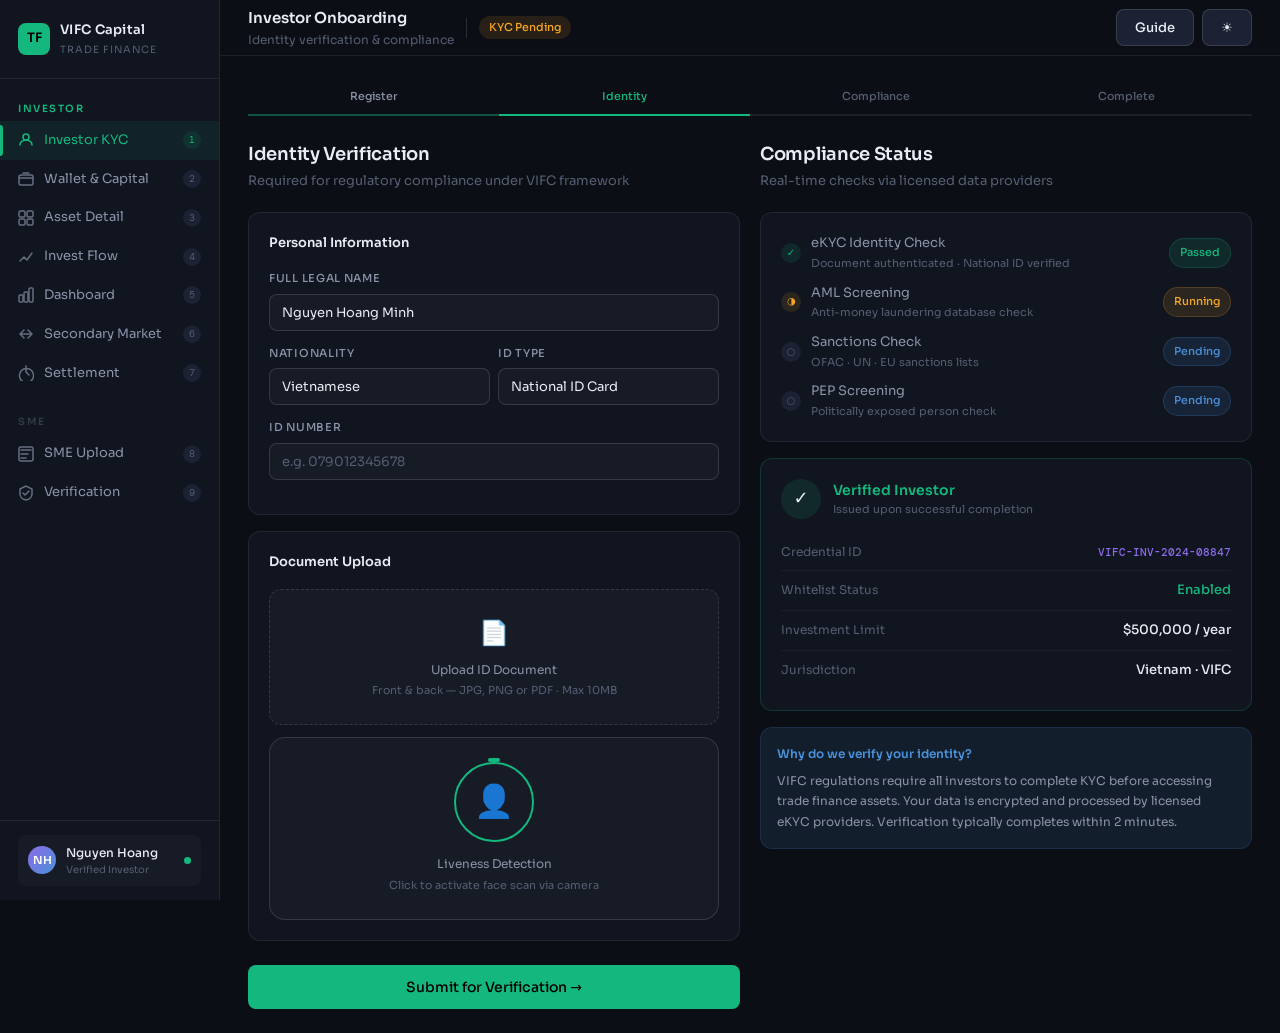
==== commit 5c5cd9de: "Refactor code structure for improved readability and maintainability" ====
--- a/index.html
+++ b/index.html
@@ -1,2103 +1,5902 @@
-<!DOCTYPE html>
+<!doctype html>
 <html lang="en">
-<head>
-<meta charset="UTF-8">
-<meta name="viewport" content="width=device-width, initial-scale=1.0">
-<title>VIFC Trade Finance Platform</title>
-<link rel="preconnect" href="https://fonts.googleapis.com">
-<link href="https://fonts.googleapis.com/css2?family=Sora:wght@300;400;500;600&family=DM+Mono:wght@400;500&display=swap" rel="stylesheet">
-<style>
-  *, *::before, *::after { box-sizing: border-box; margin: 0; padding: 0; }
-
-  :root {
-    --bg: #0b0e14;
-    --bg2: #111520;
-    --bg3: #161b26;
-    --bg4: #1c2233;
-    --border: rgba(255,255,255,0.07);
-    --border-accent: rgba(255,255,255,0.13);
-    --text: #e8ecf4;
-    --text2: #8b93a8;
-    --text3: #555e72;
-    --teal: #14b87e;
-    --teal-dim: rgba(20,184,126,0.12);
-    --amber: #f5a623;
-    --amber-dim: rgba(245,166,35,0.12);
-    --blue: #4a90d9;
-    --blue-dim: rgba(74,144,217,0.12);
-    --red: #e05252;
-    --red-dim: rgba(224,82,82,0.12);
-    --purple: #8b6be8;
-    --font: 'Sora', system-ui, sans-serif;
-    --mono: 'DM Mono', monospace;
-    --r: 8px;
-    --r-lg: 12px;
-    --r-xl: 16px;
-  }
-
-  body.light {
-    --bg: #ffffff;
-    --bg2: #f8f9fa;
-    --bg3: #e9ecef;
-    --bg4: #dee2e6;
-    --border: rgba(0,0,0,0.07);
-    --border-accent: rgba(0,0,0,0.13);
-    --text: #212529;
-    --text2: #6c757d;
-    --text3: #adb5bd;
-    --teal: #20c997;
-    --teal-dim: rgba(32,201,151,0.12);
-    --amber: #ffc107;
-    --amber-dim: rgba(255,193,7,0.12);
-    --blue: #007bff;
-    --blue-dim: rgba(0,123,255,0.12);
-    --red: #dc3545;
-    --red-dim: rgba(220,53,69,0.12);
-    --purple: #6f42c1;
-  }
-
-  body {
-    font-family: var(--font);
-    background: var(--bg);
-    color: var(--text);
-    min-height: 100vh;
-    display: flex;
-    font-size: 14px;
-    line-height: 1.6;
-  }
-
-  /* SIDEBAR */
-  .sidebar {
-    width: 220px;
-    min-height: 100vh;
-    background: var(--bg2);
-    border-right: 1px solid var(--border);
-    display: flex;
-    flex-direction: column;
-    position: fixed;
-    top: 0; left: 0; bottom: 0;
-    z-index: 100;
-  }
-  .logo {
-    padding: 20px 18px;
-    border-bottom: 1px solid var(--border);
-  }
-  .logo-mark {
-    display: flex; align-items: center; gap: 10px;
-  }
-  .logo-icon {
-    width: 32px; height: 32px;
-    background: var(--teal);
-    border-radius: 8px;
-    display: flex; align-items: center; justify-content: center;
-    font-weight: 600; font-size: 13px; color: #000;
-    letter-spacing: -0.5px;
-  }
-  .logo-text { font-size: 13px; font-weight: 600; color: var(--text); letter-spacing: 0.3px; }
-  .logo-sub { font-size: 10px; color: var(--text3); letter-spacing: 1px; text-transform: uppercase; margin-top: 1px; }
-
-  .nav { flex: 1; padding: 12px 0; overflow-y: auto; }
-  .nav-section { padding: 10px 18px 4px; font-size: 10px; letter-spacing: 1.2px; text-transform: uppercase; color: var(--text3); }
-  .nav-item {
-    display: flex; align-items: center; gap: 10px;
-    padding: 9px 18px;
-    cursor: pointer;
-    border-radius: 0;
-    color: var(--text2);
-    font-size: 13px;
-    transition: all 0.15s;
-    position: relative;
-    user-select: none;
-  }
-  .nav-item:hover { background: var(--bg3); color: var(--text); }
-  .nav-item.active { background: rgba(20,184,126,0.08); color: var(--teal); }
-  .nav-item.active::before {
-    content: '';
-    position: absolute; left: 0; top: 4px; bottom: 4px;
-    width: 3px; background: var(--teal); border-radius: 0 3px 3px 0;
-  }
-  .nav-icon { width: 16px; height: 16px; opacity: 0.7; flex-shrink: 0; }
-  .nav-item.active .nav-icon { opacity: 1; }
-  .step-badge {
-    margin-left: auto;
-    background: var(--bg4);
-    color: var(--text3);
-    font-size: 10px;
-    padding: 1px 6px;
-    border-radius: 20px;
-    font-family: var(--mono);
-  }
-  .nav-item.active .step-badge { background: var(--teal-dim); color: var(--teal); }
-
-  .sidebar-footer {
-    padding: 14px 18px;
-    border-top: 1px solid var(--border);
-  }
-  .user-pill {
-    display: flex; align-items: center; gap: 10px;
-    padding: 8px 10px;
-    background: var(--bg3);
-    border-radius: var(--r);
-    cursor: pointer;
-  }
-  .user-avatar {
-    width: 28px; height: 28px; border-radius: 50%;
-    background: linear-gradient(135deg, var(--purple) 0%, var(--blue) 100%);
-    display: flex; align-items: center; justify-content: center;
-    font-size: 11px; font-weight: 600; color: #fff;
-    flex-shrink: 0;
-  }
-  .user-name { font-size: 12px; font-weight: 500; color: var(--text); }
-  .user-role { font-size: 10px; color: var(--text3); }
-  .verified-dot {
-    width: 7px; height: 7px; border-radius: 50%;
-    background: var(--teal); margin-left: auto; flex-shrink: 0;
-  }
-
-  /* MAIN */
-  .main {
-    margin-left: 220px;
-    flex: 1;
-    min-height: 100vh;
-    background: var(--bg);
-  }
-  .topbar {
-    height: 56px;
-    border-bottom: 1px solid var(--border);
-    display: flex; align-items: center; padding: 0 28px;
-    gap: 12px;
-    background: var(--bg);
-    position: sticky; top: 0; z-index: 50;
-  }
-  .topbar-title { font-size: 15px; font-weight: 600; color: var(--text); }
-  .topbar-sub { font-size: 12px; color: var(--text3); }
-  .topbar-divider { width: 1px; height: 20px; background: var(--border-accent); }
-  .topbar-badge {
-    padding: 3px 10px; border-radius: 20px;
-    font-size: 11px; font-weight: 500;
-  }
-  .badge-success { background: var(--teal-dim); color: var(--teal); }
-  .badge-warning { background: var(--amber-dim); color: var(--amber); }
-  .badge-info { background: var(--blue-dim); color: var(--blue); }
-  .badge-danger { background: var(--red-dim); color: var(--red); }
-  .topbar-actions { margin-left: auto; display: flex; gap: 8px; }
-
-  .content { padding: 24px 28px; }
-
-  /* SCREENS */
-  .screen { display: none; }
-  .screen.active { display: block; }
-
-  /* CARDS */
-  .card {
-    background: var(--bg2);
-    border: 1px solid var(--border);
-    border-radius: var(--r-lg);
-    padding: 20px;
-  }
-  .card-sm { padding: 14px 16px; }
-  .card-title { font-size: 12px; font-weight: 500; color: var(--text2); text-transform: uppercase; letter-spacing: 0.8px; margin-bottom: 4px; }
-  .card-value { font-size: 26px; font-weight: 600; color: var(--text); letter-spacing: -0.5px; font-family: var(--mono); }
-  .card-sub { font-size: 12px; color: var(--text3); margin-top: 4px; }
-  .card-header { display: flex; align-items: center; justify-content: space-between; margin-bottom: 16px; }
-  .card-label { font-size: 13px; font-weight: 600; color: var(--text); }
-
-  /* GRID HELPERS */
-  .grid-2 { display: grid; grid-template-columns: 1fr 1fr; gap: 14px; }
-  .grid-3 { display: grid; grid-template-columns: 1fr 1fr 1fr; gap: 14px; }
-  .grid-4 { display: grid; grid-template-columns: repeat(4, 1fr); gap: 14px; }
-  .col-span-2 { grid-column: span 2; }
-  .col-span-3 { grid-column: span 3; }
-  .flex { display: flex; }
-  .flex-col { flex-direction: column; }
-  .items-center { align-items: center; }
-  .justify-between { justify-content: space-between; }
-  .gap-8 { gap: 8px; }
-  .gap-12 { gap: 12px; }
-  .gap-16 { gap: 16px; }
-  .gap-20 { gap: 20px; }
-  .mb-8 { margin-bottom: 8px; }
-  .mb-12 { margin-bottom: 12px; }
-  .mb-16 { margin-bottom: 16px; }
-  .mb-20 { margin-bottom: 20px; }
-  .mb-24 { margin-bottom: 24px; }
-
-  /* FORM ELEMENTS */
-  .form-group { margin-bottom: 14px; }
-  .form-label { font-size: 11px; font-weight: 500; color: var(--text2); text-transform: uppercase; letter-spacing: 0.7px; margin-bottom: 6px; display: block; }
-  .form-input {
-    width: 100%; padding: 9px 12px;
-    background: var(--bg3); border: 1px solid var(--border-accent);
-    border-radius: var(--r); color: var(--text); font-family: var(--font);
-    font-size: 13px; outline: none; transition: border-color 0.15s;
-  }
-  .form-input:focus { border-color: var(--teal); }
-  .form-input::placeholder { color: var(--text3); }
-  .form-select {
-    width: 100%; padding: 9px 12px;
-    background: var(--bg3); border: 1px solid var(--border-accent);
-    border-radius: var(--r); color: var(--text); font-family: var(--font);
-    font-size: 13px; outline: none; cursor: pointer;
-    appearance: none;
-  }
-  .upload-zone {
-    border: 1.5px dashed var(--border-accent);
-    border-radius: var(--r-lg);
-    padding: 24px;
-    text-align: center;
-    cursor: pointer;
-    transition: all 0.15s;
-    background: var(--bg3);
-  }
-  .upload-zone:hover { border-color: var(--teal); background: rgba(20,184,126,0.04); }
-  .upload-icon { font-size: 24px; margin-bottom: 8px; display: block; }
-  .upload-text { font-size: 12px; color: var(--text2); }
-  .upload-sub { font-size: 11px; color: var(--text3); margin-top: 3px; }
-
-  /* BUTTONS */
-  .btn {
-    padding: 9px 18px; border-radius: var(--r);
-    font-family: var(--font); font-size: 13px; font-weight: 500;
-    cursor: pointer; border: none; transition: all 0.15s;
-    display: inline-flex; align-items: center; gap: 6px;
-  }
-  .btn-primary { background: var(--teal); color: #000; }
-  .btn-primary:hover { background: #10d48f; }
-  .btn-secondary { background: var(--bg4); color: var(--text); border: 1px solid var(--border-accent); }
-  .btn-secondary:hover { background: var(--bg3); }
-  .btn-amber { background: var(--amber); color: #000; }
-  .btn-amber:hover { opacity: 0.9; }
-  .btn-full { width: 100%; justify-content: center; padding: 12px; font-size: 14px; }
-  .btn-lg { padding: 13px 24px; font-size: 14px; }
-
-  /* STATUS CHECKS */
-  .check-list { display: flex; flex-direction: column; gap: 10px; }
-  .check-item { display: flex; align-items: center; gap: 10px; }
-  .check-icon {
-    width: 20px; height: 20px; border-radius: 50%; flex-shrink: 0;
-    display: flex; align-items: center; justify-content: center;
-    font-size: 10px; font-weight: 700;
-  }
-  .check-pass { background: var(--teal-dim); color: var(--teal); }
-  .check-fail { background: var(--red-dim); color: var(--red); }
-  .check-pend { background: var(--bg4); color: var(--text3); }
-  .check-spin {
-    background: var(--amber-dim); color: var(--amber);
-    animation: spin 1s linear infinite;
-  }
-  @keyframes spin { to { transform: rotate(360deg); } }
-  .check-text { font-size: 13px; color: var(--text2); }
-  .check-sub { font-size: 11px; color: var(--text3); margin-top: 1px; }
-
-  /* VERIFICATION BADGES */
-  .verify-badge {
-    display: inline-flex; align-items: center; gap: 6px;
-    padding: 5px 10px; border-radius: 20px;
-    font-size: 11px; font-weight: 500;
-    border: 1px solid transparent;
-  }
-  .vb-green { background: var(--teal-dim); color: var(--teal); border-color: rgba(20,184,126,0.2); }
-  .vb-amber { background: var(--amber-dim); color: var(--amber); border-color: rgba(245,166,35,0.2); }
-  .vb-blue { background: var(--blue-dim); color: var(--blue); border-color: rgba(74,144,217,0.2); }
-  .vb-red { background: var(--red-dim); color: var(--red); border-color: rgba(224,82,82,0.2); }
-
-  /* ASSET CARD */
-  .asset-card {
-    background: var(--bg2); border: 1px solid var(--border);
-    border-radius: var(--r-xl); padding: 20px;
-    transition: border-color 0.15s;
-    cursor: pointer;
-  }
-  .asset-card:hover { border-color: var(--border-accent); }
-  .asset-card.featured { border-color: rgba(20,184,126,0.3); }
-  .rating-badge {
-    padding: 3px 8px; border-radius: 4px;
-    font-family: var(--mono); font-size: 12px; font-weight: 500;
-  }
-  .rating-aaa { background: var(--teal-dim); color: var(--teal); }
-  .rating-bbb { background: var(--blue-dim); color: var(--blue); }
-  .rating-bb { background: var(--amber-dim); color: var(--amber); }
-  .yield-num { font-size: 28px; font-weight: 600; color: var(--teal); font-family: var(--mono); }
-  .yield-label { font-size: 11px; color: var(--text3); }
-
-  /* TABLE */
-  .data-table { width: 100%; border-collapse: collapse; font-size: 13px; }
-  .data-table th {
-    text-align: left; padding: 10px 12px;
-    font-size: 10px; font-weight: 500; text-transform: uppercase; letter-spacing: 0.8px;
-    color: var(--text3); border-bottom: 1px solid var(--border);
-  }
-  .data-table td { padding: 11px 12px; border-bottom: 1px solid rgba(255,255,255,0.03); color: var(--text2); }
-  .data-table tr:hover td { background: var(--bg3); color: var(--text); }
-  .data-table tr:last-child td { border-bottom: none; }
-
-  /* DIVIDER */
-  .divider { border: none; border-top: 1px solid var(--border); margin: 16px 0; }
-
-  /* TIMELINE */
-  .timeline { display: flex; align-items: flex-start; gap: 0; }
-  .tl-step { display: flex; flex-direction: column; align-items: center; flex: 1; }
-  .tl-dot {
-    width: 10px; height: 10px; border-radius: 50%; background: var(--bg4);
-    border: 2px solid var(--border-accent); flex-shrink: 0;
-  }
-  .tl-dot.done { background: var(--teal); border-color: var(--teal); }
-  .tl-dot.active { background: var(--amber); border-color: var(--amber); box-shadow: 0 0 0 3px rgba(245,166,35,0.2); }
-  .tl-line { flex: 1; height: 2px; background: var(--border); margin: 4px -1px; }
-  .tl-line.done { background: var(--teal); }
-  .tl-label { font-size: 10px; color: var(--text3); text-align: center; margin-top: 6px; }
-  .tl-label.done { color: var(--teal); }
-  .tl-label.active { color: var(--amber); }
-  .tl-row { display: flex; align-items: center; }
-
-  /* FUND FLOW */
-  .flow-node {
-    background: var(--bg3); border: 1px solid var(--border-accent);
-    border-radius: var(--r); padding: 8px 14px;
-    font-size: 12px; font-weight: 500; color: var(--text);
-    text-align: center; min-width: 80px;
-  }
-  .flow-node.investor { background: rgba(74,144,217,0.1); border-color: rgba(74,144,217,0.3); color: var(--blue); }
-  .flow-node.spv { background: rgba(139,107,232,0.1); border-color: rgba(139,107,232,0.3); color: var(--purple); }
-  .flow-node.sme { background: rgba(20,184,126,0.1); border-color: rgba(20,184,126,0.3); color: var(--teal); }
-  .flow-node.buyer { background: rgba(245,166,35,0.1); border-color: rgba(245,166,35,0.3); color: var(--amber); }
-  .flow-arrow {
-    font-size: 14px; color: var(--text3); padding: 0 6px;
-    display: flex; align-items: center; flex-shrink: 0;
-  }
-  .flow-row { display: flex; align-items: center; flex-wrap: wrap; gap: 6px; }
-
-  /* GAUGE */
-  .risk-bar-wrap { background: var(--bg3); border-radius: 20px; height: 6px; overflow: hidden; margin: 6px 0; }
-  .risk-bar { height: 100%; border-radius: 20px; }
-  .risk-low { background: var(--teal); }
-  .risk-med { background: var(--amber); }
-  .risk-high { background: var(--red); }
-
-  /* STAT ROW */
-  .stat-row { display: flex; justify-content: space-between; align-items: baseline; padding: 9px 0; border-bottom: 1px solid rgba(255,255,255,0.04); }
-  .stat-row:last-child { border-bottom: none; }
-  .stat-key { font-size: 12px; color: var(--text3); }
-  .stat-val { font-size: 13px; color: var(--text); font-weight: 500; }
-  .stat-val.green { color: var(--teal); }
-  .stat-val.amber { color: var(--amber); }
-  .stat-val.blue { color: var(--blue); }
-
-  /* BENCHMARK */
-  .bench-row { display: flex; align-items: center; gap: 12px; padding: 8px 0; }
-  .bench-label { font-size: 12px; color: var(--text2); width: 100px; flex-shrink: 0; }
-  .bench-bar-wrap { flex: 1; background: var(--bg3); border-radius: 20px; height: 6px; overflow: hidden; }
-  .bench-bar { height: 100%; border-radius: 20px; }
-  .bench-val { font-size: 12px; font-family: var(--mono); font-weight: 500; width: 36px; text-align: right; flex-shrink: 0; }
-
-  /* EDUCATION */
-  .edu-box {
-    background: var(--blue-dim);
-    border: 1px solid rgba(74,144,217,0.15);
-    border-radius: var(--r-lg); padding: 16px;
-  }
-  .edu-title { font-size: 12px; font-weight: 600; color: var(--blue); margin-bottom: 8px; }
-  .edu-text { font-size: 12px; color: var(--text2); line-height: 1.7; }
-
-  /* PROGRESS STEPS */
-  .progress-steps { display: flex; gap: 0; margin-bottom: 24px; }
-  .ps { flex: 1; text-align: center; padding: 8px 4px; font-size: 11px; font-weight: 500; color: var(--text3); border-bottom: 2px solid var(--border); cursor: pointer; }
-  .ps.active { color: var(--teal); border-color: var(--teal); }
-  .ps.done { color: var(--text2); border-color: rgba(20,184,126,0.4); }
-
-  /* MINI CHART */
-  .sparkline { width: 100%; height: 40px; }
-
-  /* SCROLLABLE */
-  .scroll-y { overflow-y: auto; max-height: 320px; }
-  .scroll-y::-webkit-scrollbar { width: 4px; }
-  .scroll-y::-webkit-scrollbar-track { background: transparent; }
-  .scroll-y::-webkit-scrollbar-thumb { background: var(--bg4); border-radius: 4px; }
-
-  /* NOTIFICATION */
-  .alert {
-    padding: 10px 14px; border-radius: var(--r);
-    font-size: 12px; display: flex; gap: 8px; align-items: flex-start;
-    margin-bottom: 12px;
-  }
-  .alert-info { background: var(--blue-dim); color: var(--blue); border: 1px solid rgba(74,144,217,0.15); }
-  .alert-success { background: var(--teal-dim); color: var(--teal); border: 1px solid rgba(20,184,126,0.15); }
-  .alert-warning { background: var(--amber-dim); color: var(--amber); border: 1px solid rgba(245,166,35,0.15); }
-
-  /* INVEST PREVIEW */
-  .invest-preview {
-    background: var(--bg3); border: 1px solid var(--border-accent);
-    border-radius: var(--r-lg); padding: 16px;
-    text-align: center;
-  }
-  .invest-flow-row { display: flex; align-items: center; justify-content: center; gap: 12px; margin: 12px 0; }
-  .invest-amt { font-size: 24px; font-weight: 600; font-family: var(--mono); color: var(--text); }
-  .invest-arrow { font-size: 18px; color: var(--teal); }
-  .invest-return { font-size: 24px; font-weight: 600; font-family: var(--mono); color: var(--teal); }
-
-  /* SECONDARY MARKET */
-  .token-pill {
-    background: var(--bg4); border: 1px solid var(--border-accent);
-    border-radius: 20px; padding: 4px 10px;
-    font-size: 12px; font-family: var(--mono); color: var(--purple);
-    display: inline-block;
-  }
-
-  /* SETTLEMENT */
-  .settlement-status {
-    background: var(--teal-dim); border: 1px solid rgba(20,184,126,0.2);
-    border-radius: var(--r-xl); padding: 24px;
-    text-align: center;
-  }
-  .s-icon { font-size: 36px; display: block; margin-bottom: 12px; }
-  .s-title { font-size: 18px; font-weight: 600; color: var(--teal); margin-bottom: 4px; }
-  .s-sub { font-size: 13px; color: var(--text2); }
-
-  /* ANIMATIONS */
-  @keyframes fadeIn { from { opacity: 0; transform: translateY(4px); } to { opacity: 1; transform: translateY(0); } }
-  .screen.active { animation: fadeIn 0.2s ease; }
-
-  /* FACE SCAN */
-  .face-scan-box {
-    background: var(--bg3); border: 1px solid var(--border-accent);
-    border-radius: var(--r-xl); padding: 24px;
-    text-align: center; position: relative;
-  }
-  .face-ring {
-    width: 80px; height: 80px; border-radius: 50%;
-    border: 2px solid var(--teal);
-    margin: 0 auto 12px;
-    display: flex; align-items: center; justify-content: center;
-    position: relative;
-  }
-  .face-ring::before {
-    content: '';
-    position: absolute; top: -6px; left: 50%; transform: translateX(-50%);
-    width: 12px; height: 4px; background: var(--teal); border-radius: 2px;
-    animation: scanLine 2s linear infinite;
-  }
-  @keyframes scanLine { 0% { top: -6px; } 50% { top: 82px; } 100% { top: -6px; } }
-  .face-placeholder { font-size: 32px; }
-
-  /* WALLET CARD */
-  .wallet-card {
-    background: linear-gradient(135deg, #161b2e 0%, #1a2040 100%);
-    border: 1px solid rgba(74,144,217,0.2);
-    border-radius: var(--r-xl); padding: 22px;
-    position: relative; overflow: hidden;
-  }
-  body.light .wallet-card {
-    background: linear-gradient(135deg, #e3f2fd 0%, #bbdefb 100%);
-  }
-  .wallet-card::after {
-    content: ''; position: absolute;
-    top: -30px; right: -30px;
-    width: 100px; height: 100px;
-    border-radius: 50%;
-    background: radial-gradient(circle, rgba(74,144,217,0.12) 0%, transparent 70%);
-  }
-  .wc-label { font-size: 10px; text-transform: uppercase; letter-spacing: 1px; color: var(--text3); margin-bottom: 4px; }
-  .wc-value { font-size: 28px; font-weight: 600; font-family: var(--mono); color: var(--text); letter-spacing: -1px; }
-  .wc-sub { font-size: 12px; color: var(--text3); margin-top: 4px; }
-
-  /* Section header */
-  .section-header { margin-bottom: 20px; }
-  .section-title { font-size: 18px; font-weight: 600; color: var(--text); letter-spacing: -0.3px; }
-  .section-sub { font-size: 13px; color: var(--text3); margin-top: 3px; }
-
-  /* Trust box */
-  .trust-box {
-    background: var(--bg3); border-radius: var(--r);
-    padding: 10px 14px;
-    display: flex; align-items: center; gap: 8px;
-    font-size: 11px; color: var(--text3);
-    border: 1px solid var(--border);
-  }
-
-  /* Price row in asset detail */
-  .price-highlight {
-    background: var(--bg3); border-radius: var(--r-lg);
-    padding: 16px; text-align: center;
-  }
-  .ph-face { font-size: 11px; color: var(--text3); }
-  .ph-val { font-size: 20px; font-weight: 600; font-family: var(--mono); color: var(--text); }
-  .ph-arr { font-size: 16px; color: var(--text3); margin: 0 8px; }
-  .ph-return { font-size: 20px; font-weight: 600; font-family: var(--mono); color: var(--teal); }
-
-  /* Tooltip */
-  .tooltip-wrap { position: relative; display: inline-block; cursor: help; }
-  .tooltip-icon { font-size: 10px; color: var(--text3); background: var(--bg4); border-radius: 50%; width: 14px; height: 14px; display: inline-flex; align-items: center; justify-content: center; }
-  .tooltip-tip {
-    display: none; position: absolute; bottom: calc(100% + 6px); left: 50%; transform: translateX(-50%);
-    background: var(--bg4); border: 1px solid var(--border-accent);
-    border-radius: var(--r); padding: 6px 10px; font-size: 11px; color: var(--text2);
-    white-space: nowrap; z-index: 200; pointer-events: none;
-  }
-  .tooltip-wrap:hover .tooltip-tip { display: block; }
-
-  /* Mini donut */
-  .donut-wrap { position: relative; width: 60px; height: 60px; flex-shrink: 0; }
-  .donut-label { position: absolute; inset: 0; display: flex; align-items: center; justify-content: center; font-size: 12px; font-weight: 600; font-family: var(--mono); color: var(--teal); }
-
-</style>
-</head>
-<body>
-
-<!-- SIDEBAR -->
-<nav class="sidebar">
-  <div class="logo">
-    <div class="logo-mark">
-      <div class="logo-icon">TF</div>
-      <div>
-        <div class="logo-text">VIFC Capital</div>
-        <div class="logo-sub">Trade Finance</div>
-      </div>
-    </div>
-  </div>
-  <div class="nav">
-    <div class="nav-section">Onboarding</div>
-    <div class="nav-item active" onclick="showScreen('onboarding', this)">
-      <svg class="nav-icon" viewBox="0 0 16 16" fill="none"><circle cx="8" cy="5" r="3" stroke="currentColor" stroke-width="1.5"/><path d="M2 13c0-2.8 2.7-5 6-5s6 2.2 6 5" stroke="currentColor" stroke-width="1.5" stroke-linecap="round"/></svg>
-      Investor KYC
-      <span class="step-badge">1</span>
-    </div>
-    <div class="nav-item" onclick="showScreen('wallet', this)">
-      <svg class="nav-icon" viewBox="0 0 16 16" fill="none"><rect x="1" y="4" width="14" height="10" rx="2" stroke="currentColor" stroke-width="1.5"/><path d="M1 7h14M5 2h6" stroke="currentColor" stroke-width="1.5" stroke-linecap="round"/></svg>
-      Wallet & Capital
-      <span class="step-badge">2</span>
-    </div>
-    <div class="nav-section">Deal Flow</div>
-    <div class="nav-item" onclick="showScreen('sme', this)">
-      <svg class="nav-icon" viewBox="0 0 16 16" fill="none"><path d="M3 4h10M3 8h7M3 12h5" stroke="currentColor" stroke-width="1.5" stroke-linecap="round"/><rect x="1" y="1" width="14" height="14" rx="2" stroke="currentColor" stroke-width="1.5"/></svg>
-      SME Upload
-      <span class="step-badge">3</span>
-    </div>
-    <div class="nav-item" onclick="showScreen('verification', this)">
-      <svg class="nav-icon" viewBox="0 0 16 16" fill="none"><path d="M8 1L2 4v5c0 3 2.7 5.5 6 6 3.3-.5 6-3 6-6V4L8 1z" stroke="currentColor" stroke-width="1.5"/><path d="M5 8l2 2 4-4" stroke="currentColor" stroke-width="1.5" stroke-linecap="round" stroke-linejoin="round"/></svg>
-      Verification
-      <span class="step-badge">4</span>
-    </div>
-    <div class="nav-item" onclick="showScreen('asset', this)">
-      <svg class="nav-icon" viewBox="0 0 16 16" fill="none"><rect x="1" y="1" width="6" height="6" rx="1.5" stroke="currentColor" stroke-width="1.5"/><rect x="9" y="1" width="6" height="6" rx="1.5" stroke="currentColor" stroke-width="1.5"/><rect x="1" y="9" width="6" height="6" rx="1.5" stroke="currentColor" stroke-width="1.5"/><rect x="9" y="9" width="6" height="6" rx="1.5" stroke="currentColor" stroke-width="1.5"/></svg>
-      Asset Detail
-      <span class="step-badge">5</span>
-    </div>
-    <div class="nav-item" onclick="showScreen('invest', this)">
-      <svg class="nav-icon" viewBox="0 0 16 16" fill="none"><path d="M2 12l4-4 3 3 5-7" stroke="currentColor" stroke-width="1.5" stroke-linecap="round" stroke-linejoin="round"/></svg>
-      Invest Flow
-      <span class="step-badge">6</span>
-    </div>
-    <div class="nav-section">Portfolio</div>
-    <div class="nav-item" onclick="showScreen('dashboard', this)">
-      <svg class="nav-icon" viewBox="0 0 16 16" fill="none"><rect x="1" y="8" width="4" height="7" rx="1" stroke="currentColor" stroke-width="1.5"/><rect x="6" y="5" width="4" height="10" rx="1" stroke="currentColor" stroke-width="1.5"/><rect x="11" y="1" width="4" height="14" rx="1" stroke="currentColor" stroke-width="1.5"/></svg>
-      Dashboard
-      <span class="step-badge">7</span>
-    </div>
-    <div class="nav-item" onclick="showScreen('secondary', this)">
-      <svg class="nav-icon" viewBox="0 0 16 16" fill="none"><path d="M2 8h12M10 4l4 4-4 4M6 4L2 8l4 4" stroke="currentColor" stroke-width="1.5" stroke-linecap="round" stroke-linejoin="round"/></svg>
-      Secondary Market
-      <span class="step-badge">8</span>
-    </div>
-    <div class="nav-item" onclick="showScreen('settlement', this)">
-      <svg class="nav-icon" viewBox="0 0 16 16" fill="none"><path d="M8 1v6l3 3M15 8A7 7 0 112 8a7 7 0 0113 0z" stroke="currentColor" stroke-width="1.5" stroke-linecap="round"/></svg>
-      Settlement
-      <span class="step-badge">9</span>
-    </div>
-  </div>
-  <div class="sidebar-footer">
-    <div class="user-pill">
-      <div class="user-avatar">NH</div>
-      <div>
-        <div class="user-name">Nguyen Hoang</div>
-        <div class="user-role">Verified Investor</div>
-      </div>
-      <div class="verified-dot"></div>
-    </div>
-  </div>
-</nav>
-
-<!-- MAIN CONTENT -->
-<main class="main">
-
-  <!-- ───────────────────────────────────────────── -->
-  <!-- SCREEN 1: INVESTOR ONBOARDING / KYC          -->
-  <!-- ───────────────────────────────────────────── -->
-  <div id="screen-onboarding" class="screen active">
-    <div class="topbar">
-      <div>
-        <div class="topbar-title">Investor Onboarding</div>
-        <div class="topbar-sub">Identity verification & compliance</div>
-      </div>
-      <div class="topbar-divider"></div>
-      <span class="topbar-badge badge-warning">KYC Pending</span>
-      <div class="topbar-actions">
-        <button class="btn btn-secondary" id="theme-toggle" onclick="toggleTheme()">☀️</button>
-      </div>
-    </div>
-    <div class="content">
-      <div class="progress-steps mb-24">
-        <div class="ps done">Register</div>
-        <div class="ps active">Identity</div>
-        <div class="ps">Compliance</div>
-        <div class="ps">Complete</div>
-      </div>
-
-      <div class="grid-2 gap-20">
-        <!-- Left: Form -->
-        <div>
-          <div class="section-header">
-            <div class="section-title">Identity Verification</div>
-            <div class="section-sub">Required for regulatory compliance under VIFC framework</div>
-          </div>
-
-          <div class="card mb-16">
-            <div class="card-header">
-              <div class="card-label">Personal Information</div>
-            </div>
-            <div class="form-group">
-              <label class="form-label">Full Legal Name</label>
-              <input class="form-input" type="text" placeholder="As shown on government ID" value="Nguyen Hoang Minh">
-            </div>
-            <div class="grid-2 gap-8">
-              <div class="form-group">
-                <label class="form-label">Nationality</label>
-                <select class="form-select">
-                  <option>Vietnamese</option>
-                  <option>Singaporean</option>
-                  <option>Other</option>
-                </select>
-              </div>
-              <div class="form-group">
-                <label class="form-label">ID Type</label>
-                <select class="form-select">
-                  <option>National ID Card</option>
-                  <option>Passport</option>
-                  <option>Driver's License</option>
-                </select>
-              </div>
-            </div>
-            <div class="form-group">
-              <label class="form-label">ID Number</label>
-              <input class="form-input" type="text" placeholder="e.g. 079012345678">
-            </div>
-          </div>
-
-          <div class="card mb-16">
-            <div class="card-header">
-              <div class="card-label">Document Upload</div>
-            </div>
-            <div class="upload-zone mb-12">
-              <span class="upload-icon">📄</span>
-              <div class="upload-text">Upload ID Document</div>
-              <div class="upload-sub">Front & back — JPG, PNG or PDF · Max 10MB</div>
-            </div>
-            <div class="face-scan-box">
-              <div class="face-ring">
-                <span class="face-placeholder">👤</span>
-              </div>
-              <div style="font-size: 12px; color: var(--text2); margin-bottom: 4px;">Liveness Detection</div>
-              <div style="font-size: 11px; color: var(--text3);">Click to activate face scan via camera</div>
-            </div>
-          </div>
-
-          <button class="btn btn-primary btn-full btn-lg" style="margin-top: 8px;">
-            Submit for Verification →
-          </button>
-        </div>
-
-        <!-- Right: Compliance status -->
-        <div>
-          <div class="section-header">
-            <div class="section-title">Compliance Status</div>
-            <div class="section-sub">Real-time checks via licensed data providers</div>
-          </div>
-
-          <div class="card mb-16">
-            <div class="check-list">
-              <div class="check-item">
-                <div class="check-icon check-pass">✓</div>
-                <div>
-                  <div class="check-text">eKYC Identity Check</div>
-                  <div class="check-sub">Document authenticated · National ID verified</div>
-                </div>
-                <span class="verify-badge vb-green" style="margin-left: auto; flex-shrink: 0;">Passed</span>
-              </div>
-              <div class="check-item">
-                <div class="check-icon check-spin">◐</div>
-                <div>
-                  <div class="check-text">AML Screening</div>
-                  <div class="check-sub">Anti-money laundering database check</div>
-                </div>
-                <span class="verify-badge vb-amber" style="margin-left: auto; flex-shrink: 0;">Running</span>
-              </div>
-              <div class="check-item">
-                <div class="check-icon check-pend">○</div>
-                <div>
-                  <div class="check-text">Sanctions Check</div>
-                  <div class="check-sub">OFAC · UN · EU sanctions lists</div>
-                </div>
-                <span class="verify-badge vb-blue" style="margin-left: auto; flex-shrink: 0;">Pending</span>
-              </div>
-              <div class="check-item">
-                <div class="check-icon check-pend">○</div>
-                <div>
-                  <div class="check-text">PEP Screening</div>
-                  <div class="check-sub">Politically exposed person check</div>
-                </div>
-                <span class="verify-badge vb-blue" style="margin-left: auto; flex-shrink: 0;">Pending</span>
-              </div>
-            </div>
-          </div>
-
-          <!-- Credential Preview -->
-          <div class="card mb-16" style="border-color: rgba(20,184,126,0.2);">
-            <div style="display: flex; align-items: center; gap: 12px; margin-bottom: 14px;">
-              <div style="width: 40px; height: 40px; border-radius: 50%; background: var(--teal-dim); display: flex; align-items: center; justify-content: center; font-size: 18px; flex-shrink: 0;">✓</div>
-              <div>
-                <div style="font-size: 14px; font-weight: 600; color: var(--teal);">Verified Investor</div>
-                <div style="font-size: 11px; color: var(--text3);">Issued upon successful completion</div>
-              </div>
-            </div>
-            <div class="stat-row">
-              <span class="stat-key">Credential ID</span>
-              <span class="stat-val" style="font-family: var(--mono); font-size: 11px; color: var(--purple);">VIFC-INV-2024-08847</span>
-            </div>
-            <div class="stat-row">
-              <span class="stat-key">Whitelist Status</span>
-              <span class="stat-val green">Enabled</span>
-            </div>
-            <div class="stat-row">
-              <span class="stat-key">Investment Limit</span>
-              <span class="stat-val">$500,000 / year</span>
-            </div>
-            <div class="stat-row">
-              <span class="stat-key">Jurisdiction</span>
-              <span class="stat-val">Vietnam · VIFC</span>
-            </div>
-          </div>
-
-          <div class="edu-box">
-            <div class="edu-title">Why do we verify your identity?</div>
-            <div class="edu-text">VIFC regulations require all investors to complete KYC before accessing trade finance assets. Your data is encrypted and processed by licensed eKYC providers. Verification typically completes within 2 minutes.</div>
+  <head>
+    <meta charset="UTF-8" />
+    <meta name="viewport" content="width=device-width, initial-scale=1.0" />
+    <title>VIFC Trade Finance Platform</title>
+    <link rel="preconnect" href="https://fonts.googleapis.com" />
+    <link
+      href="https://fonts.googleapis.com/css2?family=Sora:wght@300;400;500;600&family=DM+Mono:wght@400;500&display=swap"
+      rel="stylesheet"
+    />
+    <style>
+      *,
+      *::before,
+      *::after {
+        box-sizing: border-box;
+        margin: 0;
+        padding: 0;
+      }
+
+      :root {
+        --bg: #0b0e14;
+        --bg2: #111520;
+        --bg3: #161b26;
+        --bg4: #1c2233;
+        --border: rgba(255, 255, 255, 0.07);
+        --border-accent: rgba(255, 255, 255, 0.13);
+        --text: #e8ecf4;
+        --text2: #8b93a8;
+        --text3: #555e72;
+        --teal: #14b87e;
+        --teal-dim: rgba(20, 184, 126, 0.12);
+        --amber: #f5a623;
+        --amber-dim: rgba(245, 166, 35, 0.12);
+        --blue: #4a90d9;
+        --blue-dim: rgba(74, 144, 217, 0.12);
+        --red: #e05252;
+        --red-dim: rgba(224, 82, 82, 0.12);
+        --purple: #8b6be8;
+        --font: "Sora", system-ui, sans-serif;
+        --mono: "DM Mono", monospace;
+        --r: 8px;
+        --r-lg: 12px;
+        --r-xl: 16px;
+      }
+
+      body.light {
+        --bg: #ffffff;
+        --bg2: #f8f9fa;
+        --bg3: #e9ecef;
+        --bg4: #dee2e6;
+        --border: rgba(0, 0, 0, 0.07);
+        --border-accent: rgba(0, 0, 0, 0.13);
+        --text: #212529;
+        --text2: #6c757d;
+        --text3: #adb5bd;
+        --teal: #20c997;
+        --teal-dim: rgba(32, 201, 151, 0.12);
+        --amber: #ffc107;
+        --amber-dim: rgba(255, 193, 7, 0.12);
+        --blue: #007bff;
+        --blue-dim: rgba(0, 123, 255, 0.12);
+        --red: #dc3545;
+        --red-dim: rgba(220, 53, 69, 0.12);
+        --purple: #6f42c1;
+      }
+
+      body {
+        font-family: var(--font);
+        background: var(--bg);
+        color: var(--text);
+        min-height: 100vh;
+        display: flex;
+        font-size: 14px;
+        line-height: 1.6;
+      }
+
+      /* SIDEBAR */
+      .sidebar {
+        width: 220px;
+        min-height: 100vh;
+        background: var(--bg2);
+        border-right: 1px solid var(--border);
+        display: flex;
+        flex-direction: column;
+        position: fixed;
+        top: 0;
+        left: 0;
+        bottom: 0;
+        z-index: 100;
+      }
+      .logo {
+        padding: 20px 18px;
+        border-bottom: 1px solid var(--border);
+      }
+      .logo-mark {
+        display: flex;
+        align-items: center;
+        gap: 10px;
+      }
+      .logo-icon {
+        width: 32px;
+        height: 32px;
+        background: var(--teal);
+        border-radius: 8px;
+        display: flex;
+        align-items: center;
+        justify-content: center;
+        font-weight: 600;
+        font-size: 13px;
+        color: #000;
+        letter-spacing: -0.5px;
+      }
+      .logo-text {
+        font-size: 13px;
+        font-weight: 600;
+        color: var(--text);
+        letter-spacing: 0.3px;
+      }
+      .logo-sub {
+        font-size: 10px;
+        color: var(--text3);
+        letter-spacing: 1px;
+        text-transform: uppercase;
+        margin-top: 1px;
+      }
+
+      .nav {
+        flex: 1;
+        padding: 12px 0;
+        overflow-y: auto;
+      }
+      .nav-section {
+        padding: 10px 18px 4px;
+        font-size: 10px;
+        letter-spacing: 1.2px;
+        text-transform: uppercase;
+        color: var(--text3);
+        display: flex;
+        align-items: center;
+        justify-content: space-between;
+      }
+      .nav-section.active {
+        color: var(--teal);
+      }
+      .nav-section.inactive {
+        color: var(--text3);
+        opacity: 0.5;
+      }
+      .nav-section-label {
+        font-weight: 600;
+        letter-spacing: 1.5px;
+      }
+      .nav-item {
+        display: flex;
+        align-items: center;
+        gap: 10px;
+        padding: 9px 18px;
+        cursor: pointer;
+        border-radius: 0;
+        color: var(--text2);
+        font-size: 13px;
+        transition: all 0.15s;
+        position: relative;
+        user-select: none;
+      }
+      .nav-item:hover {
+        background: var(--bg3);
+        color: var(--text);
+      }
+      .nav-item.active {
+        background: rgba(20, 184, 126, 0.08);
+        color: var(--teal);
+      }
+      .nav-item.active::before {
+        content: "";
+        position: absolute;
+        left: 0;
+        top: 4px;
+        bottom: 4px;
+        width: 3px;
+        background: var(--teal);
+        border-radius: 0 3px 3px 0;
+      }
+      .nav-icon {
+        width: 16px;
+        height: 16px;
+        opacity: 0.7;
+        flex-shrink: 0;
+      }
+      .nav-item.active .nav-icon {
+        opacity: 1;
+      }
+      .step-badge {
+        margin-left: auto;
+        background: var(--bg4);
+        color: var(--text3);
+        font-size: 10px;
+        padding: 1px 6px;
+        border-radius: 20px;
+        font-family: var(--mono);
+      }
+      .nav-item.active .step-badge {
+        background: var(--teal-dim);
+        color: var(--teal);
+      }
+
+      .sidebar-footer {
+        padding: 14px 18px;
+        border-top: 1px solid var(--border);
+      }
+      .user-pill {
+        display: flex;
+        align-items: center;
+        gap: 10px;
+        padding: 8px 10px;
+        background: var(--bg3);
+        border-radius: var(--r);
+        cursor: pointer;
+      }
+      .user-avatar {
+        width: 28px;
+        height: 28px;
+        border-radius: 50%;
+        background: linear-gradient(135deg, var(--purple) 0%, var(--blue) 100%);
+        display: flex;
+        align-items: center;
+        justify-content: center;
+        font-size: 11px;
+        font-weight: 600;
+        color: #fff;
+        flex-shrink: 0;
+      }
+      .user-name {
+        font-size: 12px;
+        font-weight: 500;
+        color: var(--text);
+      }
+      .user-role {
+        font-size: 10px;
+        color: var(--text3);
+      }
+      .verified-dot {
+        width: 7px;
+        height: 7px;
+        border-radius: 50%;
+        background: var(--teal);
+        margin-left: auto;
+        flex-shrink: 0;
+      }
+
+      /* MAIN */
+      .main {
+        margin-left: 220px;
+        flex: 1;
+        min-height: 100vh;
+        background: var(--bg);
+      }
+      .topbar {
+        height: 56px;
+        border-bottom: 1px solid var(--border);
+        display: flex;
+        align-items: center;
+        padding: 0 28px;
+        gap: 12px;
+        background: var(--bg);
+        position: sticky;
+        top: 0;
+        z-index: 50;
+      }
+      .topbar-title {
+        font-size: 15px;
+        font-weight: 600;
+        color: var(--text);
+      }
+      .topbar-sub {
+        font-size: 12px;
+        color: var(--text3);
+      }
+      .topbar-divider {
+        width: 1px;
+        height: 20px;
+        background: var(--border-accent);
+      }
+      .topbar-badge {
+        padding: 3px 10px;
+        border-radius: 20px;
+        font-size: 11px;
+        font-weight: 500;
+      }
+      .badge-success {
+        background: var(--teal-dim);
+        color: var(--teal);
+      }
+      .badge-warning {
+        background: var(--amber-dim);
+        color: var(--amber);
+      }
+      .badge-info {
+        background: var(--blue-dim);
+        color: var(--blue);
+      }
+      .badge-danger {
+        background: var(--red-dim);
+        color: var(--red);
+      }
+      .topbar-actions {
+        margin-left: auto;
+        display: flex;
+        gap: 8px;
+      }
+
+      .content {
+        padding: 24px 28px;
+      }
+
+      /* SCREENS */
+      .screen {
+        display: none;
+      }
+      .screen.active {
+        display: block;
+      }
+
+      /* CARDS */
+      .card {
+        background: var(--bg2);
+        border: 1px solid var(--border);
+        border-radius: var(--r-lg);
+        padding: 20px;
+      }
+      .card-sm {
+        padding: 14px 16px;
+      }
+      .card-title {
+        font-size: 12px;
+        font-weight: 500;
+        color: var(--text2);
+        text-transform: uppercase;
+        letter-spacing: 0.8px;
+        margin-bottom: 4px;
+      }
+      .card-value {
+        font-size: 26px;
+        font-weight: 600;
+        color: var(--text);
+        letter-spacing: -0.5px;
+        font-family: var(--mono);
+      }
+      .card-sub {
+        font-size: 12px;
+        color: var(--text3);
+        margin-top: 4px;
+      }
+      .card-header {
+        display: flex;
+        align-items: center;
+        justify-content: space-between;
+        margin-bottom: 16px;
+      }
+      .card-label {
+        font-size: 13px;
+        font-weight: 600;
+        color: var(--text);
+      }
+
+      /* GRID HELPERS */
+      .grid-2 {
+        display: grid;
+        grid-template-columns: 1fr 1fr;
+        gap: 14px;
+      }
+      .grid-3 {
+        display: grid;
+        grid-template-columns: 1fr 1fr 1fr;
+        gap: 14px;
+      }
+      .grid-4 {
+        display: grid;
+        grid-template-columns: repeat(4, 1fr);
+        gap: 14px;
+      }
+      .col-span-2 {
+        grid-column: span 2;
+      }
+      .col-span-3 {
+        grid-column: span 3;
+      }
+      .flex {
+        display: flex;
+      }
+      .flex-col {
+        flex-direction: column;
+      }
+      .items-center {
+        align-items: center;
+      }
+      .justify-between {
+        justify-content: space-between;
+      }
+      .gap-8 {
+        gap: 8px;
+      }
+      .gap-12 {
+        gap: 12px;
+      }
+      .gap-16 {
+        gap: 16px;
+      }
+      .gap-20 {
+        gap: 20px;
+      }
+      .mb-8 {
+        margin-bottom: 8px;
+      }
+      .mb-12 {
+        margin-bottom: 12px;
+      }
+      .mb-16 {
+        margin-bottom: 16px;
+      }
+      .mb-20 {
+        margin-bottom: 20px;
+      }
+      .mb-24 {
+        margin-bottom: 24px;
+      }
+
+      /* FORM ELEMENTS */
+      .form-group {
+        margin-bottom: 14px;
+      }
+      .form-label {
+        font-size: 11px;
+        font-weight: 500;
+        color: var(--text2);
+        text-transform: uppercase;
+        letter-spacing: 0.7px;
+        margin-bottom: 6px;
+        display: block;
+      }
+      .form-input {
+        width: 100%;
+        padding: 9px 12px;
+        background: var(--bg3);
+        border: 1px solid var(--border-accent);
+        border-radius: var(--r);
+        color: var(--text);
+        font-family: var(--font);
+        font-size: 13px;
+        outline: none;
+        transition: border-color 0.15s;
+      }
+      .form-input:focus {
+        border-color: var(--teal);
+      }
+      .form-input::placeholder {
+        color: var(--text3);
+      }
+      .form-select {
+        width: 100%;
+        padding: 9px 12px;
+        background: var(--bg3);
+        border: 1px solid var(--border-accent);
+        border-radius: var(--r);
+        color: var(--text);
+        font-family: var(--font);
+        font-size: 13px;
+        outline: none;
+        cursor: pointer;
+        appearance: none;
+      }
+      .upload-zone {
+        border: 1.5px dashed var(--border-accent);
+        border-radius: var(--r-lg);
+        padding: 24px;
+        text-align: center;
+        cursor: pointer;
+        transition: all 0.15s;
+        background: var(--bg3);
+      }
+      .upload-zone:hover {
+        border-color: var(--teal);
+        background: rgba(20, 184, 126, 0.04);
+      }
+      .upload-icon {
+        font-size: 24px;
+        margin-bottom: 8px;
+        display: block;
+      }
+      .upload-text {
+        font-size: 12px;
+        color: var(--text2);
+      }
+      .upload-sub {
+        font-size: 11px;
+        color: var(--text3);
+        margin-top: 3px;
+      }
+
+      /* BUTTONS */
+      .btn {
+        padding: 9px 18px;
+        border-radius: var(--r);
+        font-family: var(--font);
+        font-size: 13px;
+        font-weight: 500;
+        cursor: pointer;
+        border: none;
+        transition: all 0.15s;
+        display: inline-flex;
+        align-items: center;
+        gap: 6px;
+      }
+      .btn-primary {
+        background: var(--teal);
+        color: #000;
+      }
+      .btn-primary:hover {
+        background: #10d48f;
+      }
+      .btn-secondary {
+        background: var(--bg4);
+        color: var(--text);
+        border: 1px solid var(--border-accent);
+      }
+      .btn-secondary:hover {
+        background: var(--bg3);
+      }
+      .btn-amber {
+        background: var(--amber);
+        color: #000;
+      }
+      .btn-amber:hover {
+        opacity: 0.9;
+      }
+      .btn-full {
+        width: 100%;
+        justify-content: center;
+        padding: 12px;
+        font-size: 14px;
+      }
+      .btn-lg {
+        padding: 13px 24px;
+        font-size: 14px;
+      }
+
+      /* STATUS CHECKS */
+      .check-list {
+        display: flex;
+        flex-direction: column;
+        gap: 10px;
+      }
+      .check-item {
+        display: flex;
+        align-items: center;
+        gap: 10px;
+      }
+      .check-icon {
+        width: 20px;
+        height: 20px;
+        border-radius: 50%;
+        flex-shrink: 0;
+        display: flex;
+        align-items: center;
+        justify-content: center;
+        font-size: 10px;
+        font-weight: 700;
+      }
+      .check-pass {
+        background: var(--teal-dim);
+        color: var(--teal);
+      }
+      .check-fail {
+        background: var(--red-dim);
+        color: var(--red);
+      }
+      .check-pend {
+        background: var(--bg4);
+        color: var(--text3);
+      }
+      .check-spin {
+        background: var(--amber-dim);
+        color: var(--amber);
+        animation: spin 1s linear infinite;
+      }
+      @keyframes spin {
+        to {
+          transform: rotate(360deg);
+        }
+      }
+      .check-text {
+        font-size: 13px;
+        color: var(--text2);
+      }
+      .check-sub {
+        font-size: 11px;
+        color: var(--text3);
+        margin-top: 1px;
+      }
+
+      /* VERIFICATION BADGES */
+      .verify-badge {
+        display: inline-flex;
+        align-items: center;
+        gap: 6px;
+        padding: 5px 10px;
+        border-radius: 20px;
+        font-size: 11px;
+        font-weight: 500;
+        border: 1px solid transparent;
+      }
+      .vb-green {
+        background: var(--teal-dim);
+        color: var(--teal);
+        border-color: rgba(20, 184, 126, 0.2);
+      }
+      .vb-amber {
+        background: var(--amber-dim);
+        color: var(--amber);
+        border-color: rgba(245, 166, 35, 0.2);
+      }
+      .vb-blue {
+        background: var(--blue-dim);
+        color: var(--blue);
+        border-color: rgba(74, 144, 217, 0.2);
+      }
+      .vb-red {
+        background: var(--red-dim);
+        color: var(--red);
+        border-color: rgba(224, 82, 82, 0.2);
+      }
+
+      /* ASSET CARD */
+      .asset-card {
+        background: var(--bg2);
+        border: 1px solid var(--border);
+        border-radius: var(--r-xl);
+        padding: 20px;
+        transition: border-color 0.15s;
+        cursor: pointer;
+      }
+      .asset-card:hover {
+        border-color: var(--border-accent);
+      }
+      .asset-card.featured {
+        border-color: rgba(20, 184, 126, 0.3);
+      }
+      .rating-badge {
+        padding: 3px 8px;
+        border-radius: 4px;
+        font-family: var(--mono);
+        font-size: 12px;
+        font-weight: 500;
+      }
+      .rating-aaa {
+        background: var(--teal-dim);
+        color: var(--teal);
+      }
+      .rating-bbb {
+        background: var(--blue-dim);
+        color: var(--blue);
+      }
+      .rating-bb {
+        background: var(--amber-dim);
+        color: var(--amber);
+      }
+      .yield-num {
+        font-size: 28px;
+        font-weight: 600;
+        color: var(--teal);
+        font-family: var(--mono);
+      }
+      .yield-label {
+        font-size: 11px;
+        color: var(--text3);
+      }
+
+      /* TABLE */
+      .data-table {
+        width: 100%;
+        border-collapse: collapse;
+        font-size: 13px;
+      }
+      .data-table th {
+        text-align: left;
+        padding: 10px 12px;
+        font-size: 10px;
+        font-weight: 500;
+        text-transform: uppercase;
+        letter-spacing: 0.8px;
+        color: var(--text3);
+        border-bottom: 1px solid var(--border);
+      }
+      .data-table td {
+        padding: 11px 12px;
+        border-bottom: 1px solid rgba(255, 255, 255, 0.03);
+        color: var(--text2);
+      }
+      .data-table tr:hover td {
+        background: var(--bg3);
+        color: var(--text);
+      }
+      .data-table tr:last-child td {
+        border-bottom: none;
+      }
+
+      /* DIVIDER */
+      .divider {
+        border: none;
+        border-top: 1px solid var(--border);
+        margin: 16px 0;
+      }
+
+      /* TIMELINE */
+      .timeline {
+        display: flex;
+        align-items: flex-start;
+        gap: 0;
+      }
+      .tl-step {
+        display: flex;
+        flex-direction: column;
+        align-items: center;
+        flex: 1;
+      }
+      .tl-dot {
+        width: 10px;
+        height: 10px;
+        border-radius: 50%;
+        background: var(--bg4);
+        border: 2px solid var(--border-accent);
+        flex-shrink: 0;
+      }
+      .tl-dot.done {
+        background: var(--teal);
+        border-color: var(--teal);
+      }
+      .tl-dot.active {
+        background: var(--amber);
+        border-color: var(--amber);
+        box-shadow: 0 0 0 3px rgba(245, 166, 35, 0.2);
+      }
+      .tl-line {
+        flex: 1;
+        height: 2px;
+        background: var(--border);
+        margin: 4px -1px;
+      }
+      .tl-line.done {
+        background: var(--teal);
+      }
+      .tl-label {
+        font-size: 10px;
+        color: var(--text3);
+        text-align: center;
+        margin-top: 6px;
+      }
+      .tl-label.done {
+        color: var(--teal);
+      }
+      .tl-label.active {
+        color: var(--amber);
+      }
+      .tl-row {
+        display: flex;
+        align-items: center;
+      }
+
+      /* FUND FLOW */
+      .flow-node {
+        background: var(--bg3);
+        border: 1px solid var(--border-accent);
+        border-radius: var(--r);
+        padding: 8px 14px;
+        font-size: 12px;
+        font-weight: 500;
+        color: var(--text);
+        text-align: center;
+        min-width: 80px;
+      }
+      .flow-node.investor {
+        background: rgba(74, 144, 217, 0.1);
+        border-color: rgba(74, 144, 217, 0.3);
+        color: var(--blue);
+      }
+      .flow-node.spv {
+        background: rgba(139, 107, 232, 0.1);
+        border-color: rgba(139, 107, 232, 0.3);
+        color: var(--purple);
+      }
+      .flow-node.sme {
+        background: rgba(20, 184, 126, 0.1);
+        border-color: rgba(20, 184, 126, 0.3);
+        color: var(--teal);
+      }
+      .flow-node.buyer {
+        background: rgba(245, 166, 35, 0.1);
+        border-color: rgba(245, 166, 35, 0.3);
+        color: var(--amber);
+      }
+      .flow-arrow {
+        font-size: 14px;
+        color: var(--text3);
+        padding: 0 6px;
+        display: flex;
+        align-items: center;
+        flex-shrink: 0;
+      }
+      .flow-row {
+        display: flex;
+        align-items: center;
+        flex-wrap: wrap;
+        gap: 6px;
+      }
+
+      /* GAUGE */
+      .risk-bar-wrap {
+        background: var(--bg3);
+        border-radius: 20px;
+        height: 6px;
+        overflow: hidden;
+        margin: 6px 0;
+      }
+      .risk-bar {
+        height: 100%;
+        border-radius: 20px;
+      }
+      .risk-low {
+        background: var(--teal);
+      }
+      .risk-med {
+        background: var(--amber);
+      }
+      .risk-high {
+        background: var(--red);
+      }
+
+      /* STAT ROW */
+      .stat-row {
+        display: flex;
+        justify-content: space-between;
+        align-items: baseline;
+        padding: 9px 0;
+        border-bottom: 1px solid rgba(255, 255, 255, 0.04);
+      }
+      .stat-row:last-child {
+        border-bottom: none;
+      }
+      .stat-key {
+        font-size: 12px;
+        color: var(--text3);
+      }
+      .stat-val {
+        font-size: 13px;
+        color: var(--text);
+        font-weight: 500;
+      }
+      .stat-val.green {
+        color: var(--teal);
+      }
+      .stat-val.amber {
+        color: var(--amber);
+      }
+      .stat-val.blue {
+        color: var(--blue);
+      }
+
+      /* BENCHMARK */
+      .bench-row {
+        display: flex;
+        align-items: center;
+        gap: 12px;
+        padding: 8px 0;
+      }
+      .bench-label {
+        font-size: 12px;
+        color: var(--text2);
+        width: 100px;
+        flex-shrink: 0;
+      }
+      .bench-bar-wrap {
+        flex: 1;
+        background: var(--bg3);
+        border-radius: 20px;
+        height: 6px;
+        overflow: hidden;
+      }
+      .bench-bar {
+        height: 100%;
+        border-radius: 20px;
+      }
+      .bench-val {
+        font-size: 12px;
+        font-family: var(--mono);
+        font-weight: 500;
+        width: 36px;
+        text-align: right;
+        flex-shrink: 0;
+      }
+
+      /* EDUCATION */
+      .edu-box {
+        background: var(--blue-dim);
+        border: 1px solid rgba(74, 144, 217, 0.15);
+        border-radius: var(--r-lg);
+        padding: 16px;
+      }
+      .edu-title {
+        font-size: 12px;
+        font-weight: 600;
+        color: var(--blue);
+        margin-bottom: 8px;
+      }
+      .edu-text {
+        font-size: 12px;
+        color: var(--text2);
+        line-height: 1.7;
+      }
+
+      /* PROGRESS STEPS */
+      .progress-steps {
+        display: flex;
+        gap: 0;
+        margin-bottom: 24px;
+      }
+      .ps {
+        flex: 1;
+        text-align: center;
+        padding: 8px 4px;
+        font-size: 11px;
+        font-weight: 500;
+        color: var(--text3);
+        border-bottom: 2px solid var(--border);
+        cursor: pointer;
+      }
+      .ps.active {
+        color: var(--teal);
+        border-color: var(--teal);
+      }
+      .ps.done {
+        color: var(--text2);
+        border-color: rgba(20, 184, 126, 0.4);
+      }
+
+      /* MINI CHART */
+      .sparkline {
+        width: 100%;
+        height: 40px;
+      }
+
+      /* SCROLLABLE */
+      .scroll-y {
+        overflow-y: auto;
+        max-height: 320px;
+      }
+      .scroll-y::-webkit-scrollbar {
+        width: 4px;
+      }
+      .scroll-y::-webkit-scrollbar-track {
+        background: transparent;
+      }
+      .scroll-y::-webkit-scrollbar-thumb {
+        background: var(--bg4);
+        border-radius: 4px;
+      }
+
+      /* NOTIFICATION */
+      .alert {
+        padding: 10px 14px;
+        border-radius: var(--r);
+        font-size: 12px;
+        display: flex;
+        gap: 8px;
+        align-items: flex-start;
+        margin-bottom: 12px;
+      }
+      .alert-info {
+        background: var(--blue-dim);
+        color: var(--blue);
+        border: 1px solid rgba(74, 144, 217, 0.15);
+      }
+      .alert-success {
+        background: var(--teal-dim);
+        color: var(--teal);
+        border: 1px solid rgba(20, 184, 126, 0.15);
+      }
+      .alert-warning {
+        background: var(--amber-dim);
+        color: var(--amber);
+        border: 1px solid rgba(245, 166, 35, 0.15);
+      }
+
+      /* INVEST PREVIEW */
+      .invest-preview {
+        background: var(--bg3);
+        border: 1px solid var(--border-accent);
+        border-radius: var(--r-lg);
+        padding: 16px;
+        text-align: center;
+      }
+      .invest-flow-row {
+        display: flex;
+        align-items: center;
+        justify-content: center;
+        gap: 12px;
+        margin: 12px 0;
+      }
+      .invest-amt {
+        font-size: 24px;
+        font-weight: 600;
+        font-family: var(--mono);
+        color: var(--text);
+      }
+      .invest-arrow {
+        font-size: 18px;
+        color: var(--teal);
+      }
+      .invest-return {
+        font-size: 24px;
+        font-weight: 600;
+        font-family: var(--mono);
+        color: var(--teal);
+      }
+
+      /* SECONDARY MARKET */
+      .token-pill {
+        background: var(--bg4);
+        border: 1px solid var(--border-accent);
+        border-radius: 20px;
+        padding: 4px 10px;
+        font-size: 12px;
+        font-family: var(--mono);
+        color: var(--purple);
+        display: inline-block;
+      }
+
+      /* SETTLEMENT */
+      .settlement-status {
+        background: var(--teal-dim);
+        border: 1px solid rgba(20, 184, 126, 0.2);
+        border-radius: var(--r-xl);
+        padding: 24px;
+        text-align: center;
+      }
+      .s-icon {
+        font-size: 36px;
+        display: block;
+        margin-bottom: 12px;
+      }
+      .s-title {
+        font-size: 18px;
+        font-weight: 600;
+        color: var(--teal);
+        margin-bottom: 4px;
+      }
+      .s-sub {
+        font-size: 13px;
+        color: var(--text2);
+      }
+
+      /* ANIMATIONS */
+      @keyframes fadeIn {
+        from {
+          opacity: 0;
+          transform: translateY(4px);
+        }
+        to {
+          opacity: 1;
+          transform: translateY(0);
+        }
+      }
+      .screen.active {
+        animation: fadeIn 0.2s ease;
+      }
+
+      /* FACE SCAN */
+      .face-scan-box {
+        background: var(--bg3);
+        border: 1px solid var(--border-accent);
+        border-radius: var(--r-xl);
+        padding: 24px;
+        text-align: center;
+        position: relative;
+      }
+      .face-ring {
+        width: 80px;
+        height: 80px;
+        border-radius: 50%;
+        border: 2px solid var(--teal);
+        margin: 0 auto 12px;
+        display: flex;
+        align-items: center;
+        justify-content: center;
+        position: relative;
+      }
+      .face-ring::before {
+        content: "";
+        position: absolute;
+        top: -6px;
+        left: 50%;
+        transform: translateX(-50%);
+        width: 12px;
+        height: 4px;
+        background: var(--teal);
+        border-radius: 2px;
+        animation: scanLine 2s linear infinite;
+      }
+      @keyframes scanLine {
+        0% {
+          top: -6px;
+        }
+        50% {
+          top: 82px;
+        }
+        100% {
+          top: -6px;
+        }
+      }
+      .face-placeholder {
+        font-size: 32px;
+      }
+
+      /* WALLET CARD */
+      .wallet-card {
+        background: linear-gradient(135deg, #161b2e 0%, #1a2040 100%);
+        border: 1px solid rgba(74, 144, 217, 0.2);
+        border-radius: var(--r-xl);
+        padding: 22px;
+        position: relative;
+        overflow: hidden;
+      }
+      body.light .wallet-card {
+        background: linear-gradient(135deg, #e3f2fd 0%, #bbdefb 100%);
+      }
+      .wallet-card::after {
+        content: "";
+        position: absolute;
+        top: -30px;
+        right: -30px;
+        width: 100px;
+        height: 100px;
+        border-radius: 50%;
+        background: radial-gradient(
+          circle,
+          rgba(74, 144, 217, 0.12) 0%,
+          transparent 70%
+        );
+      }
+      .wc-label {
+        font-size: 10px;
+        text-transform: uppercase;
+        letter-spacing: 1px;
+        color: var(--text3);
+        margin-bottom: 4px;
+      }
+      .wc-value {
+        font-size: 28px;
+        font-weight: 600;
+        font-family: var(--mono);
+        color: var(--text);
+        letter-spacing: -1px;
+      }
+      .wc-sub {
+        font-size: 12px;
+        color: var(--text3);
+        margin-top: 4px;
+      }
+
+      /* Section header */
+      .section-header {
+        margin-bottom: 20px;
+      }
+      .section-title {
+        font-size: 18px;
+        font-weight: 600;
+        color: var(--text);
+        letter-spacing: -0.3px;
+      }
+      .section-sub {
+        font-size: 13px;
+        color: var(--text3);
+        margin-top: 3px;
+      }
+
+      /* Trust box */
+      .trust-box {
+        background: var(--bg3);
+        border-radius: var(--r);
+        padding: 10px 14px;
+        display: flex;
+        align-items: center;
+        gap: 8px;
+        font-size: 11px;
+        color: var(--text3);
+        border: 1px solid var(--border);
+      }
+
+      /* Price row in asset detail */
+      .price-highlight {
+        background: var(--bg3);
+        border-radius: var(--r-lg);
+        padding: 16px;
+        text-align: center;
+      }
+      .ph-face {
+        font-size: 11px;
+        color: var(--text3);
+      }
+      .ph-val {
+        font-size: 20px;
+        font-weight: 600;
+        font-family: var(--mono);
+        color: var(--text);
+      }
+      .ph-arr {
+        font-size: 16px;
+        color: var(--text3);
+        margin: 0 8px;
+      }
+      .ph-return {
+        font-size: 20px;
+        font-weight: 600;
+        font-family: var(--mono);
+        color: var(--teal);
+      }
+
+      /* Tooltip */
+      .tooltip-wrap {
+        position: relative;
+        display: inline-block;
+        cursor: help;
+      }
+      .tooltip-icon {
+        font-size: 10px;
+        color: var(--text3);
+        background: var(--bg4);
+        border-radius: 50%;
+        width: 14px;
+        height: 14px;
+        display: inline-flex;
+        align-items: center;
+        justify-content: center;
+      }
+      .tooltip-tip {
+        display: none;
+        position: absolute;
+        bottom: calc(100% + 6px);
+        left: 50%;
+        transform: translateX(-50%);
+        background: var(--bg4);
+        border: 1px solid var(--border-accent);
+        border-radius: var(--r);
+        padding: 6px 10px;
+        font-size: 11px;
+        color: var(--text2);
+        white-space: nowrap;
+        z-index: 200;
+        pointer-events: none;
+      }
+      .tooltip-wrap:hover .tooltip-tip {
+        display: block;
+      }
+
+      /* Mini donut */
+      .donut-wrap {
+        position: relative;
+        width: 60px;
+        height: 60px;
+        flex-shrink: 0;
+      }
+      .donut-label {
+        position: absolute;
+        inset: 0;
+        display: flex;
+        align-items: center;
+        justify-content: center;
+        font-size: 12px;
+        font-weight: 600;
+        font-family: var(--mono);
+        color: var(--teal);
+      }
+
+      /* MODAL */
+      .modal-overlay {
+        display: none;
+        position: fixed;
+        inset: 0;
+        background: rgba(0, 0, 0, 0.7);
+        z-index: 1000;
+        align-items: center;
+        justify-content: center;
+      }
+      .modal-overlay.active {
+        display: flex;
+      }
+      .modal-content {
+        background: var(--bg2);
+        border: 1px solid var(--border);
+        border-radius: var(--r-xl);
+        padding: 24px;
+        max-width: 500px;
+        width: 90%;
+        max-height: 80vh;
+        overflow-y: auto;
+      }
+      .modal-header {
+        display: flex;
+        justify-content: space-between;
+        align-items: center;
+        margin-bottom: 16px;
+      }
+      .modal-title {
+        font-size: 16px;
+        font-weight: 600;
+        color: var(--text);
+      }
+      .modal-close {
+        background: none;
+        border: none;
+        color: var(--text3);
+        font-size: 20px;
+        cursor: pointer;
+      }
+      .modal-close:hover {
+        color: var(--text);
+      }
+
+      /* CIRCULAR GAUGE */
+      .gauge-wrap {
+        position: relative;
+        width: 80px;
+        height: 80px;
+      }
+      .gauge-svg {
+        transform: rotate(-90deg);
+      }
+      .gauge-bg {
+        fill: none;
+        stroke: var(--bg4);
+        stroke-width: 8;
+      }
+      .gauge-fill {
+        fill: none;
+        stroke: var(--teal);
+        stroke-width: 8;
+        stroke-linecap: round;
+        transition: stroke-dashoffset 0.5s;
+      }
+      .gauge-text {
+        position: absolute;
+        inset: 0;
+        display: flex;
+        align-items: center;
+        justify-content: center;
+        font-size: 18px;
+        font-weight: 600;
+        font-family: var(--mono);
+        color: var(--text);
+      }
+
+      /* PROGRESS BAR */
+      .progress-wrap {
+        background: var(--bg3);
+        border-radius: 20px;
+        height: 8px;
+        overflow: hidden;
+        margin: 8px 0;
+      }
+      .progress-fill {
+        height: 100%;
+        border-radius: 20px;
+        background: var(--teal);
+        transition: width 0.3s;
+      }
+      .progress-fill.pending {
+        background: var(--bg4);
+      }
+
+      /* HISTORICAL CHART */
+      .chart-container {
+        width: 100%;
+        height: 120px;
+        position: relative;
+      }
+      .chart-line {
+        fill: none;
+        stroke: var(--teal);
+        stroke-width: 2;
+      }
+      .chart-area {
+        fill: url(#chartGradient);
+        opacity: 0.3;
+      }
+      .chart-dot {
+        fill: var(--teal);
+      }
+      .chart-label {
+        font-size: 10px;
+        fill: var(--text3);
+      }
+      .chart-grid {
+        stroke: var(--border);
+        stroke-width: 1;
+      }
+
+      /* VERTICAL TIMELINE */
+      .vtimeline {
+        display: flex;
+        flex-direction: column;
+        gap: 0;
+      }
+      .vt-item {
+        display: flex;
+        gap: 12px;
+        padding-bottom: 16px;
+        position: relative;
+      }
+      .vt-item:last-child {
+        padding-bottom: 0;
+      }
+      .vt-dot {
+        width: 12px;
+        height: 12px;
+        border-radius: 50%;
+        flex-shrink: 0;
+        margin-top: 2px;
+      }
+      .vt-dot.done {
+        background: var(--teal);
+      }
+      .vt-dot.pending {
+        background: var(--amber);
+      }
+      .vt-line {
+        position: absolute;
+        left: 5px;
+        top: 14px;
+        bottom: 0;
+        width: 2px;
+        background: var(--border);
+      }
+      .vt-item:last-child .vt-line {
+        display: none;
+      }
+      .vt-content {
+        flex: 1;
+      }
+      .vt-title {
+        font-size: 13px;
+        font-weight: 500;
+        color: var(--text);
+      }
+      .vt-sub {
+        font-size: 11px;
+        color: var(--text3);
+        margin-top: 2px;
+      }
+      .vt-date {
+        font-size: 11px;
+        color: var(--text2);
+        font-family: var(--mono);
+      }
+
+      /* GUIDE PAGE */
+      .guide-section {
+        margin-bottom: 32px;
+      }
+      .guide-title {
+        font-size: 20px;
+        font-weight: 600;
+        color: var(--text);
+        margin-bottom: 12px;
+        padding-bottom: 8px;
+        border-bottom: 1px solid var(--border);
+      }
+      .guide-subtitle {
+        font-size: 14px;
+        font-weight: 600;
+        color: var(--teal);
+        margin: 16px 0 8px;
+      }
+      .guide-text {
+        font-size: 13px;
+        color: var(--text2);
+        line-height: 1.7;
+        margin-bottom: 8px;
+      }
+      .guide-step {
+        display: flex;
+        gap: 12px;
+        padding: 12px;
+        background: var(--bg3);
+        border-radius: var(--r);
+        margin-bottom: 8px;
+      }
+      .guide-step-num {
+        width: 24px;
+        height: 24px;
+        border-radius: 50%;
+        background: var(--teal-dim);
+        color: var(--teal);
+        display: flex;
+        align-items: center;
+        justify-content: center;
+        font-size: 12px;
+        font-weight: 600;
+        flex-shrink: 0;
+      }
+      .guide-step-content {
+        flex: 1;
+      }
+      .guide-step-title {
+        font-size: 13px;
+        font-weight: 600;
+        color: var(--text);
+        margin-bottom: 4px;
+      }
+      .guide-step-desc {
+        font-size: 12px;
+        color: var(--text2);
+      }
+      .glossary-table {
+        width: 100%;
+        border-collapse: collapse;
+      }
+      .glossary-table td {
+        padding: 10px 12px;
+        border-bottom: 1px solid var(--border);
+        font-size: 13px;
+      }
+      .glossary-table td:first-child {
+        font-weight: 600;
+        color: var(--text);
+        width: 100px;
+      }
+      .glossary-table td:last-child {
+        color: var(--text2);
+      }
+
+      /* RISK DOLLAR */
+      .risk-dollar {
+        font-size: 13px;
+        color: var(--text2);
+        margin-top: 4px;
+      }
+      .risk-dollar strong {
+        color: var(--red);
+        font-weight: 600;
+      }
+    </style>
+  </head>
+  <body>
+    <!-- SIDEBAR -->
+    <nav class="sidebar">
+      <div class="logo">
+        <div class="logo-mark">
+          <div class="logo-icon">TF</div>
+          <div>
+            <div class="logo-text">VIFC Capital</div>
+            <div class="logo-sub">Trade Finance</div>
           </div>
         </div>
       </div>
-    </div>
-  </div>
-
-  <!-- ───────────────────────────────────────────── -->
-  <!-- SCREEN 2: WALLET & CAPITAL                    -->
-  <!-- ───────────────────────────────────────────── -->
-  <div id="screen-wallet" class="screen">
-    <div class="topbar">
-      <div>
-        <div class="topbar-title">Wallet & Capital</div>
-        <div class="topbar-sub">Deposit, convert, and manage funds</div>
-      </div>
-      <div class="topbar-divider"></div>
-      <span class="topbar-badge badge-success">Wallet Active</span>
-      <div class="topbar-actions">
-        <button class="btn btn-secondary" id="theme-toggle" onclick="toggleTheme()">☀️</button>
-      </div>
-    </div>
-    <div class="content">
-      <div class="grid-3 gap-16 mb-20">
-        <div class="wallet-card">
-          <div class="wc-label">USDC Balance</div>
-          <div class="wc-value">$24,850.00</div>
-          <div class="wc-sub">≈ 24,850 USDC · ERC-20</div>
+      <div class="nav">
+        <div class="nav-section active" id="nav-section-investor">
+          <span class="nav-section-label">INVESTOR</span>
         </div>
-        <div class="card" style="background: var(--bg2);">
-          <div class="card-title">USD Value</div>
-          <div class="card-value" style="font-size: 22px;">$24,850.00</div>
-          <div class="card-sub" style="color: var(--teal); font-size: 12px;">+$0.00 today</div>
+        <div class="nav-item active" onclick="showScreen('onboarding', this)">
+          <svg class="nav-icon" viewBox="0 0 16 16" fill="none">
+            <circle
+              cx="8"
+              cy="5"
+              r="3"
+              stroke="currentColor"
+              stroke-width="1.5"
+            />
+            <path
+              d="M2 13c0-2.8 2.7-5 6-5s6 2.2 6 5"
+              stroke="currentColor"
+              stroke-width="1.5"
+              stroke-linecap="round"
+            />
+          </svg>
+          Investor KYC
+          <span class="step-badge">1</span>
         </div>
-        <div class="card" style="background: var(--bg2);">
-          <div class="card-title">VND Equivalent</div>
-          <div class="card-value" style="font-size: 20px; letter-spacing: -1px;">₫616,401,000</div>
-          <div class="card-sub">@ 24,800 VND/USD</div>
+        <div class="nav-item" onclick="showScreen('wallet', this)">
+          <svg class="nav-icon" viewBox="0 0 16 16" fill="none">
+            <rect
+              x="1"
+              y="4"
+              width="14"
+              height="10"
+              rx="2"
+              stroke="currentColor"
+              stroke-width="1.5"
+            />
+            <path
+              d="M1 7h14M5 2h6"
+              stroke="currentColor"
+              stroke-width="1.5"
+              stroke-linecap="round"
+            />
+          </svg>
+          Wallet & Capital
+          <span class="step-badge">2</span>
+        </div>
+        <div class="nav-item" onclick="showScreen('asset', this)">
+          <svg class="nav-icon" viewBox="0 0 16 16" fill="none">
+            <rect
+              x="1"
+              y="1"
+              width="6"
+              height="6"
+              rx="1.5"
+              stroke="currentColor"
+              stroke-width="1.5"
+            />
+            <rect
+              x="9"
+              y="1"
+              width="6"
+              height="6"
+              rx="1.5"
+              stroke="currentColor"
+              stroke-width="1.5"
+            />
+            <rect
+              x="1"
+              y="9"
+              width="6"
+              height="6"
+              rx="1.5"
+              stroke="currentColor"
+              stroke-width="1.5"
+            />
+            <rect
+              x="9"
+              y="9"
+              width="6"
+              height="6"
+              rx="1.5"
+              stroke="currentColor"
+              stroke-width="1.5"
+            />
+          </svg>
+          Asset Detail
+          <span class="step-badge">3</span>
+        </div>
+        <div class="nav-item" onclick="showScreen('invest', this)">
+          <svg class="nav-icon" viewBox="0 0 16 16" fill="none">
+            <path
+              d="M2 12l4-4 3 3 5-7"
+              stroke="currentColor"
+              stroke-width="1.5"
+              stroke-linecap="round"
+              stroke-linejoin="round"
+            />
+          </svg>
+          Invest Flow
+          <span class="step-badge">4</span>
+        </div>
+        <div class="nav-item" onclick="showScreen('dashboard', this)">
+          <svg class="nav-icon" viewBox="0 0 16 16" fill="none">
+            <rect
+              x="1"
+              y="8"
+              width="4"
+              height="7"
+              rx="1"
+              stroke="currentColor"
+              stroke-width="1.5"
+            />
+            <rect
+              x="6"
+              y="5"
+              width="4"
+              height="10"
+              rx="1"
+              stroke="currentColor"
+              stroke-width="1.5"
+            />
+            <rect
+              x="11"
+              y="1"
+              width="4"
+              height="14"
+              rx="1"
+              stroke="currentColor"
+              stroke-width="1.5"
+            />
+          </svg>
+          Dashboard
+          <span class="step-badge">5</span>
+        </div>
+        <div class="nav-item" onclick="showScreen('secondary', this)">
+          <svg class="nav-icon" viewBox="0 0 16 16" fill="none">
+            <path
+              d="M2 8h12M10 4l4 4-4 4M6 4L2 8l4 4"
+              stroke="currentColor"
+              stroke-width="1.5"
+              stroke-linecap="round"
+              stroke-linejoin="round"
+            />
+          </svg>
+          Secondary Market
+          <span class="step-badge">6</span>
+        </div>
+        <div class="nav-item" onclick="showScreen('settlement', this)">
+          <svg class="nav-icon" viewBox="0 0 16 16" fill="none">
+            <path
+              d="M8 1v6l3 3M15 8A7 7 0 112 8a7 7 0 0113 0z"
+              stroke="currentColor"
+              stroke-width="1.5"
+              stroke-linecap="round"
+            />
+          </svg>
+          Settlement
+          <span class="step-badge">7</span>
+        </div>
+        <div
+          class="nav-section inactive"
+          id="nav-section-sme"
+          style="margin-top: 12px"
+        >
+          <span class="nav-section-label">SME</span>
+        </div>
+        <div class="nav-item" onclick="showScreen('sme', this)">
+          <svg class="nav-icon" viewBox="0 0 16 16" fill="none">
+            <path
+              d="M3 4h10M3 8h7M3 12h5"
+              stroke="currentColor"
+              stroke-width="1.5"
+              stroke-linecap="round"
+            />
+            <rect
+              x="1"
+              y="1"
+              width="14"
+              height="14"
+              rx="2"
+              stroke="currentColor"
+              stroke-width="1.5"
+            />
+          </svg>
+          SME Upload
+          <span class="step-badge">8</span>
+        </div>
+        <div class="nav-item" onclick="showScreen('verification', this)">
+          <svg class="nav-icon" viewBox="0 0 16 16" fill="none">
+            <path
+              d="M8 1L2 4v5c0 3 2.7 5.5 6 6 3.3-.5 6-3 6-6V4L8 1z"
+              stroke="currentColor"
+              stroke-width="1.5"
+            />
+            <path
+              d="M5 8l2 2 4-4"
+              stroke="currentColor"
+              stroke-width="1.5"
+              stroke-linecap="round"
+              stroke-linejoin="round"
+            />
+          </svg>
+          Verification
+          <span class="step-badge">9</span>
         </div>
       </div>
-
-      <div class="grid-2 gap-20">
-        <!-- Deposit Module -->
-        <div>
-          <div class="card mb-16">
-            <div class="card-header">
-              <div class="card-label">Deposit Funds</div>
-            </div>
-            <div class="form-group">
-              <label class="form-label">Asset Type</label>
-              <div style="display: flex; gap: 8px;">
-                <button class="btn btn-secondary" style="flex: 1; justify-content: center; border-color: var(--teal); color: var(--teal); background: var(--teal-dim);">USDC</button>
-                <button class="btn btn-secondary" style="flex: 1; justify-content: center;">USDT</button>
-                <button class="btn btn-secondary" style="flex: 1; justify-content: center;">USD Wire</button>
-              </div>
-            </div>
-            <div class="form-group">
-              <label class="form-label">Amount</label>
-              <div style="position: relative;">
-                <input class="form-input" type="number" placeholder="0.00" value="10000" style="padding-right: 52px;">
-                <span style="position: absolute; right: 12px; top: 50%; transform: translateY(-50%); font-size: 12px; color: var(--text3); font-family: var(--mono);">USDC</span>
-              </div>
-            </div>
-            <div class="alert alert-info" style="margin-top: 0;">
-              <span>ℹ</span>
-              <span>Deposit address: <span style="font-family: var(--mono); font-size: 11px;">0x7f3e...c4a9</span> — ERC-20 only</span>
-            </div>
-            <button class="btn btn-primary btn-full">Deposit USDC</button>
+      <div class="sidebar-footer">
+        <div class="user-pill">
+          <div class="user-avatar">NH</div>
+          <div>
+            <div class="user-name">Nguyen Hoang</div>
+            <div class="user-role">Verified Investor</div>
           </div>
-
-          <div class="trust-box">
-            <span>🏦</span>
-            <span>Funds secured via licensed VIFC banking partners · Segregated accounts</span>
+          <div class="verified-dot"></div>
+        </div>
+      </div>
+    </nav>
+
+    <!-- MAIN CONTENT -->
+    <main class="main">
+      <!-- ───────────────────────────────────────────── -->
+      <!-- SCREEN 1: INVESTOR ONBOARDING / KYC          -->
+      <!-- ───────────────────────────────────────────── -->
+      <div id="screen-onboarding" class="screen active">
+        <div class="topbar">
+          <div>
+            <div class="topbar-title">Investor Onboarding</div>
+            <div class="topbar-sub">Identity verification & compliance</div>
+          </div>
+          <div class="topbar-divider"></div>
+          <span class="topbar-badge badge-warning">KYC Pending</span>
+          <div class="topbar-actions">
+            <button class="btn btn-secondary" onclick="showScreen('guide')">
+              Guide
+            </button>
+            <button
+              class="btn btn-secondary"
+              id="theme-toggle"
+              onclick="toggleTheme()"
+            >
+              ☀️
+            </button>
           </div>
         </div>
-
-        <!-- Conversion Panel -->
-        <div>
-          <div class="card mb-16">
-            <div class="card-header">
-              <div class="card-label">Currency Conversion</div>
-              <span class="verify-badge vb-green" style="font-size: 10px;">Live Rate</span>
-            </div>
-            <div style="display: flex; align-items: center; gap: 12px; padding: 16px; background: var(--bg3); border-radius: var(--r-lg); margin-bottom: 14px;">
-              <div style="flex: 1; text-align: center;">
-                <div style="font-size: 11px; color: var(--text3); margin-bottom: 4px;">From</div>
-                <div style="font-size: 20px; font-weight: 600; font-family: var(--mono); color: var(--text);">$10,000</div>
-                <div style="font-size: 11px; color: var(--text3); margin-top: 2px;">USD</div>
-              </div>
-              <div style="font-size: 20px; color: var(--teal);">→</div>
-              <div style="flex: 1; text-align: center;">
-                <div style="font-size: 11px; color: var(--text3); margin-bottom: 4px;">To</div>
-                <div style="font-size: 20px; font-weight: 600; font-family: var(--mono); color: var(--teal);">₫248,000,000</div>
-                <div style="font-size: 11px; color: var(--text3); margin-top: 2px;">VND</div>
-              </div>
-            </div>
-            <div class="stat-row">
-              <span class="stat-key">Exchange Rate</span>
-              <span class="stat-val" style="font-family: var(--mono);">1 USD = 24,800 VND</span>
-            </div>
-            <div class="stat-row">
-              <span class="stat-key">Conversion Fee</span>
-              <span class="stat-val green">0.15%</span>
-            </div>
-            <div class="stat-row">
-              <span class="stat-key">Settlement Time</span>
-              <span class="stat-val">T+0 · Instant</span>
-            </div>
-            <div class="stat-row">
-              <span class="stat-key">SPV Pool Allocation</span>
-              <span class="stat-val blue">Auto → Deal Escrow</span>
-            </div>
-            <button class="btn btn-amber btn-full" style="margin-top: 14px;">Convert & Allocate</button>
+        <div class="content">
+          <div class="progress-steps mb-24">
+            <div class="ps done">Register</div>
+            <div class="ps active">Identity</div>
+            <div class="ps">Compliance</div>
+            <div class="ps">Complete</div>
           </div>
 
-          <div class="card">
-            <div class="card-label" style="margin-bottom: 10px;">Capital Flow</div>
-            <div class="flow-row" style="font-size: 12px;">
-              <div class="flow-node investor">Investor</div>
-              <div class="flow-arrow">→</div>
-              <div class="flow-node spv">SPV Escrow</div>
-              <div class="flow-arrow">→</div>
-              <div class="flow-node sme">SME Pool</div>
+          <div class="grid-2 gap-20">
+            <!-- Left: Form -->
+            <div>
+              <div class="section-header">
+                <div class="section-title">Identity Verification</div>
+                <div class="section-sub">
+                  Required for regulatory compliance under VIFC framework
+                </div>
+              </div>
+
+              <div class="card mb-16">
+                <div class="card-header">
+                  <div class="card-label">Personal Information</div>
+                </div>
+                <div class="form-group">
+                  <label class="form-label">Full Legal Name</label>
+                  <input
+                    class="form-input"
+                    type="text"
+                    placeholder="As shown on government ID"
+                    value="Nguyen Hoang Minh"
+                  />
+                </div>
+                <div class="grid-2 gap-8">
+                  <div class="form-group">
+                    <label class="form-label">Nationality</label>
+                    <select class="form-select">
+                      <option>Vietnamese</option>
+                      <option>Singaporean</option>
+                      <option>Other</option>
+                    </select>
+                  </div>
+                  <div class="form-group">
+                    <label class="form-label">ID Type</label>
+                    <select class="form-select">
+                      <option>National ID Card</option>
+                      <option>Passport</option>
+                      <option>Driver's License</option>
+                    </select>
+                  </div>
+                </div>
+                <div class="form-group">
+                  <label class="form-label">ID Number</label>
+                  <input
+                    class="form-input"
+                    type="text"
+                    placeholder="e.g. 079012345678"
+                  />
+                </div>
+              </div>
+
+              <div class="card mb-16">
+                <div class="card-header">
+                  <div class="card-label">Document Upload</div>
+                </div>
+                <div class="upload-zone mb-12">
+                  <span class="upload-icon">📄</span>
+                  <div class="upload-text">Upload ID Document</div>
+                  <div class="upload-sub">
+                    Front & back — JPG, PNG or PDF · Max 10MB
+                  </div>
+                </div>
+                <div class="face-scan-box">
+                  <div class="face-ring">
+                    <span class="face-placeholder">👤</span>
+                  </div>
+                  <div
+                    style="
+                      font-size: 12px;
+                      color: var(--text2);
+                      margin-bottom: 4px;
+                    "
+                  >
+                    Liveness Detection
+                  </div>
+                  <div style="font-size: 11px; color: var(--text3)">
+                    Click to activate face scan via camera
+                  </div>
+                </div>
+              </div>
+
+              <button
+                class="btn btn-primary btn-full btn-lg"
+                style="margin-top: 8px"
+              >
+                Submit for Verification →
+              </button>
+            </div>
+
+            <!-- Right: Compliance status -->
+            <div>
+              <div class="section-header">
+                <div class="section-title">Compliance Status</div>
+                <div class="section-sub">
+                  Real-time checks via licensed data providers
+                </div>
+              </div>
+
+              <div class="card mb-16">
+                <div class="check-list">
+                  <div class="check-item">
+                    <div class="check-icon check-pass">✓</div>
+                    <div>
+                      <div class="check-text">eKYC Identity Check</div>
+                      <div class="check-sub">
+                        Document authenticated · National ID verified
+                      </div>
+                    </div>
+                    <span
+                      class="verify-badge vb-green"
+                      style="margin-left: auto; flex-shrink: 0"
+                      >Passed</span
+                    >
+                  </div>
+                  <div class="check-item">
+                    <div class="check-icon check-spin">◐</div>
+                    <div>
+                      <div class="check-text">AML Screening</div>
+                      <div class="check-sub">
+                        Anti-money laundering database check
+                      </div>
+                    </div>
+                    <span
+                      class="verify-badge vb-amber"
+                      style="margin-left: auto; flex-shrink: 0"
+                      >Running</span
+                    >
+                  </div>
+                  <div class="check-item">
+                    <div class="check-icon check-pend">○</div>
+                    <div>
+                      <div class="check-text">Sanctions Check</div>
+                      <div class="check-sub">
+                        OFAC · UN · EU sanctions lists
+                      </div>
+                    </div>
+                    <span
+                      class="verify-badge vb-blue"
+                      style="margin-left: auto; flex-shrink: 0"
+                      >Pending</span
+                    >
+                  </div>
+                  <div class="check-item">
+                    <div class="check-icon check-pend">○</div>
+                    <div>
+                      <div class="check-text">PEP Screening</div>
+                      <div class="check-sub">
+                        Politically exposed person check
+                      </div>
+                    </div>
+                    <span
+                      class="verify-badge vb-blue"
+                      style="margin-left: auto; flex-shrink: 0"
+                      >Pending</span
+                    >
+                  </div>
+                </div>
+              </div>
+
+              <!-- Credential Preview -->
+              <div
+                class="card mb-16"
+                style="border-color: rgba(20, 184, 126, 0.2)"
+              >
+                <div
+                  style="
+                    display: flex;
+                    align-items: center;
+                    gap: 12px;
+                    margin-bottom: 14px;
+                  "
+                >
+                  <div
+                    style="
+                      width: 40px;
+                      height: 40px;
+                      border-radius: 50%;
+                      background: var(--teal-dim);
+                      display: flex;
+                      align-items: center;
+                      justify-content: center;
+                      font-size: 18px;
+                      flex-shrink: 0;
+                    "
+                  >
+                    ✓
+                  </div>
+                  <div>
+                    <div
+                      style="
+                        font-size: 14px;
+                        font-weight: 600;
+                        color: var(--teal);
+                      "
+                    >
+                      Verified Investor
+                    </div>
+                    <div style="font-size: 11px; color: var(--text3)">
+                      Issued upon successful completion
+                    </div>
+                  </div>
+                </div>
+                <div class="stat-row">
+                  <span class="stat-key">Credential ID</span>
+                  <span
+                    class="stat-val"
+                    style="
+                      font-family: var(--mono);
+                      font-size: 11px;
+                      color: var(--purple);
+                    "
+                    >VIFC-INV-2024-08847</span
+                  >
+                </div>
+                <div class="stat-row">
+                  <span class="stat-key">Whitelist Status</span>
+                  <span class="stat-val green">Enabled</span>
+                </div>
+                <div class="stat-row">
+                  <span class="stat-key">Investment Limit</span>
+                  <span class="stat-val">$500,000 / year</span>
+                </div>
+                <div class="stat-row">
+                  <span class="stat-key">Jurisdiction</span>
+                  <span class="stat-val">Vietnam · VIFC</span>
+                </div>
+              </div>
+
+              <div class="edu-box">
+                <div class="edu-title">Why do we verify your identity?</div>
+                <div class="edu-text">
+                  VIFC regulations require all investors to complete KYC before
+                  accessing trade finance assets. Your data is encrypted and
+                  processed by licensed eKYC providers. Verification typically
+                  completes within 2 minutes.
+                </div>
+              </div>
             </div>
           </div>
         </div>
       </div>
-    </div>
-  </div>
-
-  <!-- ───────────────────────────────────────────── -->
-  <!-- SCREEN 3: SME UPLOAD                         -->
-  <!-- ───────────────────────────────────────────── -->
-  <div id="screen-sme" class="screen">
-    <div class="topbar">
-      <div>
-        <div class="topbar-title">SME Invoice Upload</div>
-        <div class="topbar-sub">Create trade finance asset from export invoice</div>
+
+      <!-- ───────────────────────────────────────────── -->
+      <!-- SCREEN 2: WALLET & CAPITAL                    -->
+      <!-- ───────────────────────────────────────────── -->
+      <div id="screen-wallet" class="screen">
+        <div class="topbar">
+          <div>
+            <div class="topbar-title">Wallet & Capital</div>
+            <div class="topbar-sub">Deposit, convert, and manage funds</div>
+          </div>
+          <div class="topbar-divider"></div>
+          <span class="topbar-badge badge-success">Wallet Active</span>
+          <div class="topbar-actions">
+            <button class="btn btn-secondary" onclick="showScreen('guide')">
+              Guide
+            </button>
+            <button
+              class="btn btn-secondary"
+              id="theme-toggle"
+              onclick="toggleTheme()"
+            >
+              ☀️
+            </button>
+          </div>
+        </div>
+        <div class="content">
+          <div class="grid-3 gap-16 mb-20">
+            <div class="wallet-card">
+              <div class="wc-label">USDC Balance</div>
+              <div class="wc-value">$24,850.00</div>
+              <div class="wc-sub">≈ 24,850 USDC · ERC-20</div>
+            </div>
+            <div class="card" style="background: var(--bg2)">
+              <div class="card-title">USD Value</div>
+              <div class="card-value" style="font-size: 22px">$24,850.00</div>
+              <div class="card-sub" style="color: var(--teal); font-size: 12px">
+                +$0.00 today
+              </div>
+            </div>
+            <div class="card" style="background: var(--bg2)">
+              <div class="card-title">VND Equivalent</div>
+              <div
+                class="card-value"
+                style="font-size: 20px; letter-spacing: -1px"
+              >
+                ₫616,401,000
+              </div>
+              <div class="card-sub">@ 24,800 VND/USD</div>
+            </div>
+          </div>
+
+          <div class="grid-2 gap-20">
+            <!-- Deposit Module -->
+            <div>
+              <div class="card mb-16">
+                <div class="card-header">
+                  <div class="card-label">Deposit Funds</div>
+                </div>
+                <div class="form-group">
+                  <label class="form-label">Asset Type</label>
+                  <div style="display: flex; gap: 8px">
+                    <button
+                      class="btn btn-secondary"
+                      style="
+                        flex: 1;
+                        justify-content: center;
+                        border-color: var(--teal);
+                        color: var(--teal);
+                        background: var(--teal-dim);
+                      "
+                    >
+                      USDC
+                    </button>
+                    <button
+                      class="btn btn-secondary"
+                      style="flex: 1; justify-content: center"
+                    >
+                      USDT
+                    </button>
+                    <button
+                      class="btn btn-secondary"
+                      style="flex: 1; justify-content: center"
+                    >
+                      USD Wire
+                    </button>
+                  </div>
+                </div>
+                <div class="form-group">
+                  <label class="form-label">Amount</label>
+                  <div style="position: relative">
+                    <input
+                      class="form-input"
+                      type="number"
+                      placeholder="0.00"
+                      value="10000"
+                      style="padding-right: 52px"
+                    />
+                    <span
+                      style="
+                        position: absolute;
+                        right: 12px;
+                        top: 50%;
+                        transform: translateY(-50%);
+                        font-size: 12px;
+                        color: var(--text3);
+                        font-family: var(--mono);
+                      "
+                      >USDC</span
+                    >
+                  </div>
+                </div>
+                <div class="alert alert-info" style="margin-top: 0">
+                  <span>ℹ</span>
+                  <span
+                    >Deposit address:
+                    <span style="font-family: var(--mono); font-size: 11px"
+                      >0x7f3e...c4a9</span
+                    >
+                    — ERC-20 only</span
+                  >
+                </div>
+                <button class="btn btn-primary btn-full">Deposit USDC</button>
+              </div>
+
+              <div class="trust-box">
+                <span>🏦</span>
+                <span
+                  >Funds secured via licensed VIFC banking partners · Segregated
+                  accounts</span
+                >
+              </div>
+            </div>
+
+            <!-- Conversion Panel -->
+            <div>
+              <div class="card mb-16">
+                <div class="card-header">
+                  <div class="card-label">Currency Conversion</div>
+                  <span class="verify-badge vb-green" style="font-size: 10px"
+                    >Live Rate</span
+                  >
+                </div>
+                <div
+                  style="
+                    display: flex;
+                    align-items: center;
+                    gap: 12px;
+                    padding: 16px;
+                    background: var(--bg3);
+                    border-radius: var(--r-lg);
+                    margin-bottom: 14px;
+                  "
+                >
+                  <div style="flex: 1; text-align: center">
+                    <div
+                      style="
+                        font-size: 11px;
+                        color: var(--text3);
+                        margin-bottom: 4px;
+                      "
+                    >
+                      From
+                    </div>
+                    <div
+                      style="
+                        font-size: 20px;
+                        font-weight: 600;
+                        font-family: var(--mono);
+                        color: var(--text);
+                      "
+                    >
+                      $10,000
+                    </div>
+                    <div
+                      style="
+                        font-size: 11px;
+                        color: var(--text3);
+                        margin-top: 2px;
+                      "
+                    >
+                      USD
+                    </div>
+                  </div>
+                  <div style="font-size: 20px; color: var(--teal)">→</div>
+                  <div style="flex: 1; text-align: center">
+                    <div
+                      style="
+                        font-size: 11px;
+                        color: var(--text3);
+                        margin-bottom: 4px;
+                      "
+                    >
+                      To
+                    </div>
+                    <div
+                      style="
+                        font-size: 20px;
+                        font-weight: 600;
+                        font-family: var(--mono);
+                        color: var(--teal);
+                      "
+                    >
+                      ₫248,000,000
+                    </div>
+                    <div
+                      style="
+                        font-size: 11px;
+                        color: var(--text3);
+                        margin-top: 2px;
+                      "
+                    >
+                      VND
+                    </div>
+                  </div>
+                </div>
+                <div class="stat-row">
+                  <span class="stat-key">Exchange Rate</span>
+                  <span class="stat-val" style="font-family: var(--mono)"
+                    >1 USD = 24,800 VND</span
+                  >
+                </div>
+                <div class="stat-row">
+                  <span class="stat-key">Conversion Fee</span>
+                  <span class="stat-val green">0.15%</span>
+                </div>
+                <div class="stat-row">
+                  <span class="stat-key">Settlement Time</span>
+                  <span class="stat-val">T+0 · Instant</span>
+                </div>
+                <div class="stat-row">
+                  <span class="stat-key">SPV Pool Allocation</span>
+                  <span class="stat-val blue">Auto → Deal Escrow</span>
+                </div>
+                <button class="btn btn-amber btn-full" style="margin-top: 14px">
+                  Convert & Allocate
+                </button>
+              </div>
+
+              <div class="card">
+                <div class="card-label" style="margin-bottom: 10px">
+                  Capital Flow
+                </div>
+                <div class="flow-row" style="font-size: 12px">
+                  <div class="flow-node investor">Investor</div>
+                  <div class="flow-arrow">→</div>
+                  <div class="flow-node spv">SPV Escrow</div>
+                  <div class="flow-arrow">→</div>
+                  <div class="flow-node sme">SME Pool</div>
+                </div>
+              </div>
+            </div>
+          </div>
+        </div>
       </div>
-      <div class="topbar-divider"></div>
-      <span class="topbar-badge badge-info">New Submission</span>
-      <div class="topbar-actions">
-        <button class="btn btn-secondary" id="theme-toggle" onclick="toggleTheme()">☀️</button>
+
+      <!-- ───────────────────────────────────────────── -->
+      <!-- SCREEN 3: SME UPLOAD                         -->
+      <!-- ───────────────────────────────────────────── -->
+      <div id="screen-sme" class="screen">
+        <div class="topbar">
+          <div>
+            <div class="topbar-title">SME Invoice Upload</div>
+            <div class="topbar-sub">
+              Create trade finance asset from export invoice
+            </div>
+          </div>
+          <div class="topbar-divider"></div>
+          <span class="topbar-badge badge-info">New Submission</span>
+          <div class="topbar-actions">
+            <button class="btn btn-secondary" onclick="showScreen('guide')">
+              Guide
+            </button>
+            <button
+              class="btn btn-secondary"
+              id="theme-toggle"
+              onclick="toggleTheme()"
+            >
+              ☀️
+            </button>
+          </div>
+        </div>
+        <div class="content">
+          <div class="grid-2 gap-20">
+            <div>
+              <div class="card mb-16">
+                <div class="card-header">
+                  <div class="card-label">Invoice Details</div>
+                </div>
+                <div class="form-group">
+                  <label class="form-label">Upload Invoice</label>
+                  <div class="upload-zone">
+                    <span class="upload-icon">📋</span>
+                    <div class="upload-text">Drop invoice PDF here</div>
+                    <div class="upload-sub">
+                      Supported: PDF, XLSX · Max 25MB
+                    </div>
+                  </div>
+                </div>
+                <div class="grid-2 gap-8">
+                  <div class="form-group">
+                    <label class="form-label">Invoice Value (USD)</label>
+                    <input
+                      class="form-input"
+                      type="number"
+                      placeholder="0.00"
+                      value="125000"
+                    />
+                  </div>
+                  <div class="form-group">
+                    <label class="form-label">Invoice Number</label>
+                    <input
+                      class="form-input"
+                      type="text"
+                      value="INV-2024-00847"
+                    />
+                  </div>
+                </div>
+                <div class="grid-2 gap-8">
+                  <div class="form-group">
+                    <label class="form-label">Issue Date</label>
+                    <input class="form-input" type="date" value="2024-11-01" />
+                  </div>
+                  <div class="form-group">
+                    <label class="form-label">Due Date</label>
+                    <input class="form-input" type="date" value="2025-01-30" />
+                  </div>
+                </div>
+                <div class="form-group">
+                  <label class="form-label">Invoice Currency</label>
+                  <select class="form-select">
+                    <option>USD</option>
+                    <option>EUR</option>
+                    <option>VND</option>
+                  </select>
+                </div>
+              </div>
+
+              <div class="card mb-16">
+                <div class="card-header">
+                  <div class="card-label">Supporting Documents</div>
+                </div>
+                <div class="grid-2 gap-8">
+                  <div class="upload-zone" style="padding: 16px">
+                    <span
+                      style="
+                        font-size: 20px;
+                        display: block;
+                        margin-bottom: 6px;
+                      "
+                      >📦</span
+                    >
+                    <div class="upload-text">Purchase Order</div>
+                  </div>
+                  <div class="upload-zone" style="padding: 16px">
+                    <span
+                      style="
+                        font-size: 20px;
+                        display: block;
+                        margin-bottom: 6px;
+                      "
+                      >🚢</span
+                    >
+                    <div class="upload-text">Shipping Docs</div>
+                  </div>
+                </div>
+              </div>
+            </div>
+
+            <div>
+              <div class="card mb-16">
+                <div class="card-header">
+                  <div class="card-label">Buyer Information</div>
+                </div>
+                <div class="form-group">
+                  <label class="form-label">Buyer Company Name</label>
+                  <input
+                    class="form-input"
+                    type="text"
+                    value="Walmart Inc."
+                    placeholder="Enter buyer name"
+                  />
+                </div>
+                <div class="form-group">
+                  <label class="form-label">Buyer Country</label>
+                  <select class="form-select">
+                    <option>United States</option>
+                    <option>Germany</option>
+                    <option>Japan</option>
+                    <option>Singapore</option>
+                  </select>
+                </div>
+                <hr class="divider" />
+                <div
+                  style="
+                    padding: 12px;
+                    background: var(--teal-dim);
+                    border-radius: var(--r);
+                    border: 1px solid rgba(20, 184, 126, 0.2);
+                  "
+                >
+                  <div
+                    style="
+                      display: flex;
+                      align-items: center;
+                      gap: 8px;
+                      margin-bottom: 8px;
+                    "
+                  >
+                    <span style="color: var(--teal); font-size: 14px">✓</span>
+                    <span
+                      style="
+                        font-size: 13px;
+                        font-weight: 600;
+                        color: var(--teal);
+                      "
+                      >Verified Buyer</span
+                    >
+                    <span
+                      class="rating-badge rating-aaa"
+                      onclick="
+                        showScreen('guide');
+                        document
+                          .getElementById('guide-terms')
+                          .scrollIntoView({ behavior: 'smooth' });
+                      "
+                      style="cursor: pointer; margin-left: auto"
+                      >AAA
+                      <span style="font-size: 10px; opacity: 0.7">?</span></span
+                    >
+                  </div>
+                  <div class="stat-row" style="padding: 5px 0">
+                    <span class="stat-key">Credit Rating</span>
+                    <span class="rating-badge rating-aaa">AAA</span>
+                  </div>
+                  <div class="stat-row" style="padding: 5px 0">
+                    <span class="stat-key">Payment History</span>
+                    <span class="stat-val green">98.2% on-time</span>
+                  </div>
+                  <div class="stat-row" style="padding: 5px 0; border: none">
+                    <span class="stat-key">Annual Revenue</span>
+                    <span class="stat-val">$611B</span>
+                  </div>
+                </div>
+              </div>
+
+              <div class="card mb-16">
+                <div class="card-header">
+                  <div class="card-label">Export Legitimacy</div>
+                </div>
+                <div class="check-list">
+                  <div class="check-item">
+                    <div class="check-icon check-pass">✓</div>
+                    <div class="check-text">Export license verified</div>
+                  </div>
+                  <div class="check-item">
+                    <div class="check-icon check-pass">✓</div>
+                    <div class="check-text">Commodity classification valid</div>
+                  </div>
+                  <div class="check-item">
+                    <div class="check-icon check-pass">✓</div>
+                    <div class="check-text">No restricted trade items</div>
+                  </div>
+                  <div class="check-item">
+                    <div class="check-icon check-spin">◐</div>
+                    <div class="check-text">Customs pre-clearance check</div>
+                  </div>
+                </div>
+              </div>
+
+              <button class="btn btn-primary btn-full btn-lg">
+                Submit Invoice for Review →
+              </button>
+            </div>
+          </div>
+        </div>
       </div>
-    </div>
-    <div class="content">
-      <div class="grid-2 gap-20">
-        <div>
+
+      <!-- ───────────────────────────────────────────── -->
+      <!-- SCREEN 4: VERIFICATION PANEL                 -->
+      <!-- ───────────────────────────────────────────── -->
+      <div id="screen-verification" class="screen">
+        <div class="topbar">
+          <div>
+            <div class="topbar-title">Due Diligence Panel</div>
+            <div class="topbar-sub">Third-party verified asset checks</div>
+          </div>
+          <div class="topbar-divider"></div>
+          <span class="topbar-badge badge-success">3/4 Verified</span>
+          <div class="topbar-actions">
+            <button class="btn btn-secondary" onclick="showScreen('guide')">
+              Guide
+            </button>
+            <button
+              class="btn btn-secondary"
+              id="theme-toggle"
+              onclick="toggleTheme()"
+            >
+              ☀️
+            </button>
+          </div>
+        </div>
+        <div class="content">
+          <div class="grid-2 gap-20">
+            <!-- Left Column: Verification Status -->
+            <div>
+              <div class="section-header">
+                <div class="section-title">Asset Verification Status</div>
+                <div class="section-sub">
+                  INV-2024-00847 · Walmart Inc. · $125,000
+                </div>
+              </div>
+
+              <div
+                class="card mb-16"
+                style="border-color: rgba(20, 184, 126, 0.2)"
+              >
+                <div class="card-header">
+                  <div class="card-label">Verification Badges</div>
+                  <div class="tooltip-wrap">
+                    <div class="tooltip-icon">?</div>
+                    <div class="tooltip-tip">
+                      Verified via integrated logistics, customs & trade data
+                      providers
+                    </div>
+                  </div>
+                </div>
+                <div
+                  style="
+                    display: flex;
+                    flex-wrap: wrap;
+                    gap: 8px;
+                    margin-bottom: 16px;
+                  "
+                >
+                  <span class="verify-badge vb-green"
+                    >✓ Shipment Confirmed</span
+                  >
+                  <span class="verify-badge vb-green">✓ Customs Validated</span>
+                  <span class="verify-badge vb-green">✓ Invoice Approved</span>
+                  <span class="verify-badge vb-amber">⚠ Insurance Pending</span>
+                </div>
+                <!-- Vertical Timeline -->
+                <div class="vtimeline">
+                  <div class="vt-item">
+                    <div class="vt-dot done"></div>
+                    <div class="vt-line"></div>
+                    <div class="vt-content">
+                      <div class="vt-title">Logistics Confirmation</div>
+                      <div class="vt-sub">
+                        Provider: DHL Express · Tracking: 1ZA7W234
+                      </div>
+                      <div class="vt-date">Jan 15, 2027</div>
+                    </div>
+                  </div>
+                  <div class="vt-item">
+                    <div class="vt-dot done"></div>
+                    <div class="vt-line"></div>
+                    <div class="vt-content">
+                      <div class="vt-title">Customs Clearance</div>
+                      <div class="vt-sub">
+                        Port of Ho Chi Minh · Declaration #HCMC20270115
+                      </div>
+                      <div class="vt-date">Jan 16, 2027</div>
+                    </div>
+                  </div>
+                  <div class="vt-item">
+                    <div class="vt-dot done"></div>
+                    <div class="vt-line"></div>
+                    <div class="vt-content">
+                      <div class="vt-title">Invoice Validation</div>
+                      <div class="vt-sub">
+                        Cross-matched with buyer PO · Amounts confirmed
+                      </div>
+                      <div class="vt-date">Jan 17, 2027</div>
+                    </div>
+                  </div>
+                  <div class="vt-item">
+                    <div class="vt-dot pending"></div>
+                    <div class="vt-content">
+                      <div class="vt-title">Trade Credit Insurance</div>
+                      <div class="vt-sub">
+                        Awaiting Euler Hermes confirmation
+                      </div>
+                      <div class="vt-date">Expected: Jan 20, 2027</div>
+                    </div>
+                  </div>
+                </div>
+              </div>
+
+              <div class="card">
+                <div class="card-label" style="margin-bottom: 12px">
+                  Data Provider Connections
+                </div>
+                <table class="data-table">
+                  <thead>
+                    <tr>
+                      <th>Provider</th>
+                      <th>Type</th>
+                      <th>Status</th>
+                      <th>Last Sync</th>
+                    </tr>
+                  </thead>
+                  <tbody>
+                    <tr>
+                      <td style="color: var(--text)">DHL Express</td>
+                      <td>Logistics API</td>
+                      <td>
+                        <span
+                          class="verify-badge vb-green"
+                          style="font-size: 10px"
+                          >Live</span
+                        >
+                      </td>
+                      <td style="font-size: 11px; color: var(--text3)">
+                        Jan 15, 2027
+                      </td>
+                    </tr>
+                    <tr>
+                      <td style="color: var(--text)">Vietnam Customs</td>
+                      <td>Customs API</td>
+                      <td>
+                        <span
+                          class="verify-badge vb-green"
+                          style="font-size: 10px"
+                          >Live</span
+                        >
+                      </td>
+                      <td style="font-size: 11px; color: var(--text3)">
+                        Jan 16, 2027
+                      </td>
+                    </tr>
+                    <tr>
+                      <td style="color: var(--text)">Dun & Bradstreet</td>
+                      <td>Credit Bureau</td>
+                      <td>
+                        <span
+                          class="verify-badge vb-green"
+                          style="font-size: 10px"
+                          >Live</span
+                        >
+                      </td>
+                      <td style="font-size: 11px; color: var(--text3)">
+                        Jan 17, 2027
+                      </td>
+                    </tr>
+                    <tr>
+                      <td style="color: var(--text)">Euler Hermes</td>
+                      <td>Trade Insurance</td>
+                      <td>
+                        <span
+                          class="verify-badge vb-amber"
+                          style="font-size: 10px"
+                          >Pending</span
+                        >
+                      </td>
+                      <td style="font-size: 11px; color: var(--amber)">
+                        Awaiting
+                      </td>
+                    </tr>
+                  </tbody>
+                </table>
+              </div>
+            </div>
+
+            <!-- Right Column: Risk Impact -->
+            <div>
+              <div class="section-header">
+                <div class="section-title">Risk Impact Analysis</div>
+                <div class="section-sub">
+                  How verification reduces your investment risk
+                </div>
+              </div>
+
+              <div class="card mb-16">
+                <div class="card-label" style="margin-bottom: 12px">
+                  Risk Indicators
+                </div>
+                <div style="margin-bottom: 16px">
+                  <div
+                    style="
+                      display: flex;
+                      justify-content: space-between;
+                      font-size: 12px;
+                      margin-bottom: 4px;
+                    "
+                  >
+                    <span style="color: var(--text2)">Buyer Default Risk</span>
+                    <span style="color: var(--teal); font-family: var(--mono)"
+                      >0.3%</span
+                    >
+                  </div>
+                  <div class="risk-bar-wrap">
+                    <div class="risk-bar risk-low" style="width: 3%"></div>
+                  </div>
+                  <div class="risk-dollar">
+                    If you invest $100: potential loss <strong>$0.30</strong>
+                  </div>
+                </div>
+                <div style="margin-bottom: 16px">
+                  <div
+                    style="
+                      display: flex;
+                      justify-content: space-between;
+                      font-size: 12px;
+                      margin-bottom: 4px;
+                    "
+                  >
+                    <span style="color: var(--text2)">Document Fraud Risk</span>
+                    <span style="color: var(--teal); font-family: var(--mono)"
+                      >0.8%</span
+                    >
+                  </div>
+                  <div class="risk-bar-wrap">
+                    <div class="risk-bar risk-low" style="width: 8%"></div>
+                  </div>
+                  <div class="risk-dollar">
+                    If you invest $100: potential loss <strong>$0.80</strong>
+                  </div>
+                </div>
+                <div style="margin-bottom: 16px">
+                  <div
+                    style="
+                      display: flex;
+                      justify-content: space-between;
+                      font-size: 12px;
+                      margin-bottom: 4px;
+                    "
+                  >
+                    <span style="color: var(--text2)">Payment Delay Risk</span>
+                    <span style="color: var(--amber); font-family: var(--mono)"
+                      >4.2%</span
+                    >
+                  </div>
+                  <div class="risk-bar-wrap">
+                    <div class="risk-bar risk-med" style="width: 42%"></div>
+                  </div>
+                  <div class="risk-dollar">
+                    If you invest $100: potential delay loss
+                    <strong>$4.20</strong>
+                  </div>
+                </div>
+                <div>
+                  <div
+                    style="
+                      display: flex;
+                      justify-content: space-between;
+                      font-size: 12px;
+                      margin-bottom: 4px;
+                    "
+                  >
+                    <span style="color: var(--text2)">FX Risk (USD)</span>
+                    <span style="color: var(--teal); font-family: var(--mono)"
+                      >0.1%</span
+                    >
+                  </div>
+                  <div class="risk-bar-wrap">
+                    <div class="risk-bar risk-low" style="width: 1%"></div>
+                  </div>
+                  <div class="risk-dollar">
+                    If you invest $100: potential FX loss <strong>$0.10</strong>
+                  </div>
+                </div>
+              </div>
+
+              <div class="card mb-16">
+                <div class="card-label" style="margin-bottom: 12px">
+                  Portfolio Impact
+                </div>
+                <div class="stat-row">
+                  <span class="stat-key">Your Total Investment</span>
+                  <span class="stat-val" style="font-family: var(--mono)"
+                    >$48,200</span
+                  >
+                </div>
+                <div class="stat-row">
+                  <span class="stat-key">Worst-case Portfolio Loss</span>
+                  <span
+                    class="stat-val"
+                    style="color: var(--red); font-family: var(--mono)"
+                    >-$2,650</span
+                  >
+                </div>
+                <div class="stat-row">
+                  <span class="stat-key">Probability-weighted Loss</span>
+                  <span
+                    class="stat-val"
+                    style="color: var(--amber); font-family: var(--mono)"
+                    >-$186</span
+                  >
+                </div>
+                <div class="stat-row">
+                  <span class="stat-key">Expected Return (net of risk)</span>
+                  <span class="stat-val green" style="font-family: var(--mono)"
+                    >+$5,598</span
+                  >
+                </div>
+              </div>
+
+              <div class="card mb-16">
+                <div class="card-label" style="margin-bottom: 10px">
+                  Audit Trail
+                </div>
+                <div
+                  style="
+                    font-size: 12px;
+                    display: flex;
+                    flex-direction: column;
+                    gap: 10px;
+                  "
+                >
+                  <div
+                    style="display: flex; gap: 10px; align-items: flex-start"
+                  >
+                    <div
+                      style="
+                        width: 8px;
+                        height: 8px;
+                        border-radius: 50%;
+                        background: var(--teal);
+                        margin-top: 4px;
+                        flex-shrink: 0;
+                      "
+                    ></div>
+                    <div>
+                      <span style="color: var(--text)"
+                        >Invoice uploaded & OCR parsed</span
+                      >
+                      <div style="color: var(--text3); font-size: 11px">
+                        Jan 10, 2027 · 09:14 UTC
+                      </div>
+                    </div>
+                  </div>
+                  <div
+                    style="display: flex; gap: 10px; align-items: flex-start"
+                  >
+                    <div
+                      style="
+                        width: 8px;
+                        height: 8px;
+                        border-radius: 50%;
+                        background: var(--teal);
+                        margin-top: 4px;
+                        flex-shrink: 0;
+                      "
+                    ></div>
+                    <div>
+                      <span style="color: var(--text)"
+                        >Buyer identity confirmed via D&B</span
+                      >
+                      <div style="color: var(--text3); font-size: 11px">
+                        Jan 10, 2027 · 09:16 UTC
+                      </div>
+                    </div>
+                  </div>
+                  <div
+                    style="display: flex; gap: 10px; align-items: flex-start"
+                  >
+                    <div
+                      style="
+                        width: 8px;
+                        height: 8px;
+                        border-radius: 50%;
+                        background: var(--teal);
+                        margin-top: 4px;
+                        flex-shrink: 0;
+                      "
+                    ></div>
+                    <div>
+                      <span style="color: var(--text)"
+                        >Shipment tracking verified</span
+                      >
+                      <div style="color: var(--text3); font-size: 11px">
+                        Jan 15, 2027 · 14:32 UTC
+                      </div>
+                    </div>
+                  </div>
+                  <div
+                    style="display: flex; gap: 10px; align-items: flex-start"
+                  >
+                    <div
+                      style="
+                        width: 8px;
+                        height: 8px;
+                        border-radius: 50%;
+                        background: var(--amber);
+                        margin-top: 4px;
+                        flex-shrink: 0;
+                      "
+                    ></div>
+                    <div>
+                      <span style="color: var(--text)"
+                        >Insurance confirmation awaited</span
+                      >
+                      <div style="color: var(--text3); font-size: 11px">
+                        Jan 17, 2027 · 08:00 UTC
+                      </div>
+                    </div>
+                  </div>
+                </div>
+              </div>
+
+              <div class="edu-box">
+                <div class="edu-title">How verification reduces your risk</div>
+                <div class="edu-text">
+                  Every asset is cross-verified against 4+ independent data
+                  sources before listing. This eliminates information asymmetry
+                  — you see the same verified data as institutional investors.
+                </div>
+              </div>
+            </div>
+          </div>
+        </div>
+      </div>
+
+      <!-- ───────────────────────────────────────────── -->
+      <!-- SCREEN 5: ASSET DETAIL                       -->
+      <!-- ───────────────────────────────────────────── -->
+      <div id="screen-asset" class="screen">
+        <div class="topbar">
+          <div>
+            <div class="topbar-title">Asset Detail</div>
+            <div class="topbar-sub">
+              INV-2024-00847 · Textile Export · Vietnam → USA
+            </div>
+          </div>
+          <div class="topbar-divider"></div>
+          <span class="topbar-badge badge-success">Available</span>
+          <div class="topbar-actions">
+            <button class="btn btn-secondary" onclick="showScreen('guide')">
+              Guide
+            </button>
+            <button
+              class="btn btn-secondary"
+              id="theme-toggle"
+              onclick="toggleTheme()"
+            >
+              ☀️
+            </button>
+            <button class="btn btn-secondary">Watchlist</button>
+            <button class="btn btn-primary">Invest Now</button>
+          </div>
+        </div>
+        <div class="content">
+          <div
+            style="display: grid; grid-template-columns: 1fr 360px; gap: 20px"
+          >
+            <!-- Left: Details -->
+            <div>
+              <!-- Hero -->
+              <div
+                class="card mb-16"
+                style="border-color: rgba(20, 184, 126, 0.2)"
+              >
+                <div
+                  style="
+                    display: flex;
+                    justify-content: space-between;
+                    align-items: flex-start;
+                    margin-bottom: 14px;
+                  "
+                >
+                  <div>
+                    <div
+                      style="
+                        font-size: 11px;
+                        color: var(--text3);
+                        text-transform: uppercase;
+                        letter-spacing: 0.8px;
+                        margin-bottom: 4px;
+                      "
+                    >
+                      Export Invoice · Trade Receivable
+                    </div>
+                    <div
+                      style="
+                        font-size: 18px;
+                        font-weight: 600;
+                        color: var(--text);
+                      "
+                    >
+                      Thanh Cong Textile JSC
+                    </div>
+                    <div
+                      style="
+                        font-size: 14px;
+                        color: var(--text2);
+                        margin-top: 2px;
+                      "
+                    >
+                      Buyer:
+                      <strong style="color: var(--text)">Walmart Inc.</strong>
+                    </div>
+                  </div>
+                  <div style="text-align: right">
+                    <span
+                      class="rating-badge rating-aaa"
+                      style="font-size: 13px; padding: 5px 10px"
+                      >AAA</span
+                    >
+                    <div
+                      style="
+                        font-size: 10px;
+                        color: var(--text3);
+                        margin-top: 4px;
+                      "
+                    >
+                      Buyer Credit Rating
+                    </div>
+                  </div>
+                </div>
+                <div class="grid-4">
+                  <div
+                    style="
+                      text-align: center;
+                      padding: 12px;
+                      background: var(--bg3);
+                      border-radius: var(--r);
+                    "
+                  >
+                    <div class="yield-num">12%</div>
+                    <div class="yield-label">Annual Yield</div>
+                  </div>
+                  <div
+                    style="
+                      text-align: center;
+                      padding: 12px;
+                      background: var(--bg3);
+                      border-radius: var(--r);
+                    "
+                  >
+                    <div
+                      style="
+                        font-size: 22px;
+                        font-weight: 600;
+                        font-family: var(--mono);
+                        color: var(--amber);
+                      "
+                    >
+                      90
+                    </div>
+                    <div class="yield-label">Days Tenor</div>
+                  </div>
+                  <div
+                    style="
+                      text-align: center;
+                      padding: 12px;
+                      background: var(--bg3);
+                      border-radius: var(--r);
+                    "
+                  >
+                    <div
+                      style="
+                        font-size: 22px;
+                        font-weight: 600;
+                        font-family: var(--mono);
+                        color: var(--blue);
+                      "
+                    >
+                      $125K
+                    </div>
+                    <div class="yield-label">Face Value</div>
+                  </div>
+                  <div
+                    style="
+                      text-align: center;
+                      padding: 12px;
+                      background: var(--bg3);
+                      border-radius: var(--r);
+                    "
+                  >
+                    <div
+                      style="
+                        font-size: 22px;
+                        font-weight: 600;
+                        font-family: var(--mono);
+                        color: var(--text);
+                      "
+                    >
+                      $18K
+                    </div>
+                    <div class="yield-label">Min. Available</div>
+                  </div>
+                </div>
+              </div>
+
+              <!-- Pricing Box -->
+              <div class="card mb-16">
+                <div class="card-label" style="margin-bottom: 12px">
+                  Pricing
+                </div>
+                <div
+                  style="
+                    display: flex;
+                    align-items: center;
+                    gap: 0;
+                    margin-bottom: 14px;
+                  "
+                >
+                  <div class="price-highlight" style="flex: 1">
+                    <div class="ph-face">Face Value</div>
+                    <div class="ph-val">$100.00</div>
+                  </div>
+                  <div class="ph-arr">→</div>
+                  <div
+                    class="price-highlight"
+                    style="
+                      flex: 1;
+                      border: 1px solid var(--border);
+                      border-radius: var(--r);
+                    "
+                  >
+                    <div class="ph-face">Purchase Price</div>
+                    <div class="ph-val">$96.00</div>
+                  </div>
+                  <div class="ph-arr">→</div>
+                  <div
+                    class="price-highlight"
+                    style="
+                      flex: 1;
+                      background: var(--teal-dim);
+                      border: 1px solid rgba(20, 184, 126, 0.2);
+                      border-radius: var(--r);
+                    "
+                  >
+                    <div class="ph-face">You Receive</div>
+                    <div class="ph-return">$100.00</div>
+                  </div>
+                </div>
+                <div class="alert alert-success" style="margin-bottom: 0">
+                  <span>✓</span>
+                  <span
+                    ><strong>4.2% return over 90 days (~17% p.a.)</strong> — No
+                    hidden fees. No carry charges. Fixed return at
+                    maturity.</span
+                  >
+                </div>
+              </div>
+
+              <!-- Benchmark -->
+              <div class="card mb-16">
+                <div class="card-label" style="margin-bottom: 12px">
+                  Return Benchmark
+                </div>
+                <div class="bench-row">
+                  <div
+                    class="bench-label"
+                    style="font-weight: 600; color: var(--teal)"
+                  >
+                    This Asset
+                  </div>
+                  <div class="bench-bar-wrap">
+                    <div
+                      class="bench-bar"
+                      style="width: 100%; background: var(--teal)"
+                    ></div>
+                  </div>
+                  <div class="bench-val" style="color: var(--teal)">12%</div>
+                </div>
+                <div class="bench-row">
+                  <div class="bench-label">Gov. Bonds</div>
+                  <div class="bench-bar-wrap">
+                    <div
+                      class="bench-bar"
+                      style="width: 58%; background: var(--blue)"
+                    ></div>
+                  </div>
+                  <div class="bench-val" style="color: var(--blue)">7%</div>
+                </div>
+                <div class="bench-row">
+                  <div class="bench-label">Bank Deposit</div>
+                  <div class="bench-bar-wrap">
+                    <div
+                      class="bench-bar"
+                      style="width: 42%; background: var(--text3)"
+                    ></div>
+                  </div>
+                  <div class="bench-val" style="color: var(--text3)">5%</div>
+                </div>
+                <div class="bench-row">
+                  <div class="bench-label">Money Market</div>
+                  <div class="bench-bar-wrap">
+                    <div
+                      class="bench-bar"
+                      style="width: 33%; background: var(--text3)"
+                    ></div>
+                  </div>
+                  <div class="bench-val" style="color: var(--text3)">4%</div>
+                </div>
+              </div>
+
+              <!-- SME Info + Buyer Info -->
+              <div class="grid-2 gap-16 mb-16">
+                <div class="card">
+                  <div class="card-label" style="margin-bottom: 10px">
+                    SME Profile
+                  </div>
+                  <div class="stat-row">
+                    <span class="stat-key">Company</span
+                    ><span class="stat-val">Thanh Cong Textile</span>
+                  </div>
+                  <div class="stat-row">
+                    <span class="stat-key">Industry</span
+                    ><span class="stat-val">Textile & Garment</span>
+                  </div>
+                  <div class="stat-row">
+                    <span class="stat-key">Founded</span
+                    ><span class="stat-val">1992</span>
+                  </div>
+                  <div class="stat-row">
+                    <span class="stat-key">Employees</span
+                    ><span class="stat-val">4,200+</span>
+                  </div>
+                  <div class="stat-row">
+                    <span class="stat-key">Export History</span
+                    ><span class="stat-val green">18 yrs</span>
+                  </div>
+                  <div class="stat-row">
+                    <span class="stat-key">Prior deals on VIFC</span
+                    ><span class="stat-val">23 deals · 100%</span>
+                  </div>
+                </div>
+                <div class="card">
+                  <div class="card-label" style="margin-bottom: 10px">
+                    Buyer Profile
+                  </div>
+                  <div class="stat-row">
+                    <span class="stat-key">Buyer</span
+                    ><span class="stat-val">Walmart Inc.</span>
+                  </div>
+                  <div class="stat-row">
+                    <span class="stat-key">HQ</span
+                    ><span class="stat-val">USA</span>
+                  </div>
+                  <div class="stat-row">
+                    <span class="stat-key">Credit Rating</span
+                    ><span
+                      class="rating-badge rating-aaa"
+                      onclick="
+                        showScreen('guide');
+                        document
+                          .getElementById('guide-terms')
+                          .scrollIntoView({ behavior: 'smooth' });
+                      "
+                      style="cursor: pointer"
+                      >AAA
+                      <span style="font-size: 10px; opacity: 0.7">?</span></span
+                    >
+                  </div>
+                  <div class="stat-row">
+                    <span class="stat-key">On-time Payment</span
+                    ><span class="stat-val green">98.2%</span>
+                  </div>
+                  <div class="stat-row">
+                    <span class="stat-key">Annual Revenue</span
+                    ><span class="stat-val">$611B</span>
+                  </div>
+                  <div class="stat-row">
+                    <span class="stat-key">Relationship</span
+                    ><span class="stat-val blue">7 years</span>
+                  </div>
+                </div>
+              </div>
+
+              <!-- Historical Performance -->
+              <div class="card mb-16">
+                <div class="card-label" style="margin-bottom: 12px">
+                  Historical Performance
+                </div>
+                <div
+                  style="
+                    display: flex;
+                    gap: 16px;
+                    align-items: flex-end;
+                    height: 100px;
+                    padding: 0 8px;
+                  "
+                >
+                  <div
+                    style="
+                      flex: 1;
+                      display: flex;
+                      flex-direction: column;
+                      align-items: center;
+                      gap: 4px;
+                    "
+                  >
+                    <div
+                      style="
+                        width: 100%;
+                        background: var(--teal);
+                        border-radius: 2px 2px 0 0;
+                        height: 45px;
+                      "
+                    ></div>
+                    <div style="font-size: 9px; color: var(--text3)">Q1</div>
+                  </div>
+                  <div
+                    style="
+                      flex: 1;
+                      display: flex;
+                      flex-direction: column;
+                      align-items: center;
+                      gap: 4px;
+                    "
+                  >
+                    <div
+                      style="
+                        width: 100%;
+                        background: var(--teal);
+                        border-radius: 2px 2px 0 0;
+                        height: 58px;
+                      "
+                    ></div>
+                    <div style="font-size: 9px; color: var(--text3)">Q2</div>
+                  </div>
+                  <div
+                    style="
+                      flex: 1;
+                      display: flex;
+                      flex-direction: column;
+                      align-items: center;
+                      gap: 4px;
+                    "
+                  >
+                    <div
+                      style="
+                        width: 100%;
+                        background: var(--teal);
+                        border-radius: 2px 2px 0 0;
+                        height: 52px;
+                      "
+                    ></div>
+                    <div style="font-size: 9px; color: var(--text3)">Q3</div>
+                  </div>
+                  <div
+                    style="
+                      flex: 1;
+                      display: flex;
+                      flex-direction: column;
+                      align-items: center;
+                      gap: 4px;
+                    "
+                  >
+                    <div
+                      style="
+                        width: 100%;
+                        background: var(--teal);
+                        border-radius: 2px 2px 0 0;
+                        height: 70px;
+                      "
+                    ></div>
+                    <div style="font-size: 9px; color: var(--text3)">Q4</div>
+                  </div>
+                  <div
+                    style="
+                      flex: 1;
+                      display: flex;
+                      flex-direction: column;
+                      align-items: center;
+                      gap: 4px;
+                    "
+                  >
+                    <div
+                      style="
+                        width: 100%;
+                        background: var(--teal);
+                        border-radius: 2px 2px 0 0;
+                        height: 85px;
+                      "
+                    ></div>
+                    <div style="font-size: 9px; color: var(--text3)">Q1'25</div>
+                  </div>
+                  <div
+                    style="
+                      flex: 1;
+                      display: flex;
+                      flex-direction: column;
+                      align-items: center;
+                      gap: 4px;
+                    "
+                  >
+                    <div
+                      style="
+                        width: 100%;
+                        background: var(--teal);
+                        border-radius: 2px 2px 0 0;
+                        height: 100px;
+                      "
+                    ></div>
+                    <div style="font-size: 9px; color: var(--text3)">Q2'25</div>
+                  </div>
+                </div>
+                <div
+                  style="
+                    display: flex;
+                    justify-content: space-between;
+                    margin-top: 8px;
+                    padding-top: 8px;
+                    border-top: 1px solid var(--border);
+                  "
+                >
+                  <div style="text-align: center">
+                    <div
+                      style="
+                        font-size: 14px;
+                        font-weight: 600;
+                        color: var(--teal);
+                        font-family: var(--mono);
+                      "
+                    >
+                      +14.2%
+                    </div>
+                    <div style="font-size: 10px; color: var(--text3)">
+                      YTD Return
+                    </div>
+                  </div>
+                  <div style="text-align: center">
+                    <div
+                      style="
+                        font-size: 14px;
+                        font-weight: 600;
+                        color: var(--text);
+                        font-family: var(--mono);
+                      "
+                    >
+                      23
+                    </div>
+                    <div style="font-size: 10px; color: var(--text3)">
+                      Deals Completed
+                    </div>
+                  </div>
+                  <div style="text-align: center">
+                    <div
+                      style="
+                        font-size: 14px;
+                        font-weight: 600;
+                        color: var(--teal);
+                        font-family: var(--mono);
+                      "
+                    >
+                      0
+                    </div>
+                    <div style="font-size: 10px; color: var(--text3)">
+                      Defaults
+                    </div>
+                  </div>
+                </div>
+              </div>
+
+              <!-- Capital Flow Diagram -->
+              <div class="card mb-16">
+                <div class="card-label" style="margin-bottom: 14px">
+                  Capital Flow & Timeline
+                </div>
+                <div
+                  style="
+                    display: flex;
+                    align-items: center;
+                    gap: 6px;
+                    overflow-x: auto;
+                    padding-bottom: 8px;
+                  "
+                >
+                  <div class="flow-node investor" style="text-align: center">
+                    <div
+                      style="
+                        font-size: 10px;
+                        color: var(--text3);
+                        margin-bottom: 2px;
+                      "
+                    >
+                      You
+                    </div>
+                    Investor
+                    <div
+                      style="
+                        font-size: 10px;
+                        margin-top: 2px;
+                        color: var(--blue);
+                      "
+                    >
+                      Day 0
+                    </div>
+                  </div>
+                  <div class="flow-arrow">→</div>
+                  <div class="flow-node spv" style="text-align: center">
+                    <div
+                      style="
+                        font-size: 10px;
+                        color: var(--text3);
+                        margin-bottom: 2px;
+                      "
+                    >
+                      Legal hold
+                    </div>
+                    SPV Escrow
+                    <div
+                      style="
+                        font-size: 10px;
+                        margin-top: 2px;
+                        color: var(--purple);
+                      "
+                    >
+                      Instant
+                    </div>
+                  </div>
+                  <div class="flow-arrow">→</div>
+                  <div class="flow-node sme" style="text-align: center">
+                    <div
+                      style="
+                        font-size: 10px;
+                        color: var(--text3);
+                        margin-bottom: 2px;
+                      "
+                    >
+                      Advance
+                    </div>
+                    SME
+                    <div
+                      style="
+                        font-size: 10px;
+                        margin-top: 2px;
+                        color: var(--teal);
+                      "
+                    >
+                      Day 1
+                    </div>
+                  </div>
+                  <div class="flow-arrow">→</div>
+                  <div class="flow-node buyer" style="text-align: center">
+                    <div
+                      style="
+                        font-size: 10px;
+                        color: var(--text3);
+                        margin-bottom: 2px;
+                      "
+                    >
+                      Invoice due
+                    </div>
+                    Buyer
+                    <div
+                      style="
+                        font-size: 10px;
+                        margin-top: 2px;
+                        color: var(--amber);
+                      "
+                    >
+                      Day 90
+                    </div>
+                  </div>
+                  <div class="flow-arrow">→</div>
+                  <div class="flow-node spv" style="text-align: center">
+                    <div
+                      style="
+                        font-size: 10px;
+                        color: var(--text3);
+                        margin-bottom: 2px;
+                      "
+                    >
+                      Distribute
+                    </div>
+                    SPV
+                    <div
+                      style="
+                        font-size: 10px;
+                        margin-top: 2px;
+                        color: var(--purple);
+                      "
+                    >
+                      Day 90
+                    </div>
+                  </div>
+                  <div class="flow-arrow">→</div>
+                  <div class="flow-node investor" style="text-align: center">
+                    <div
+                      style="
+                        font-size: 10px;
+                        color: var(--text3);
+                        margin-bottom: 2px;
+                      "
+                    >
+                      +Return
+                    </div>
+                    Investor
+                    <div
+                      style="
+                        font-size: 10px;
+                        margin-top: 2px;
+                        color: var(--teal);
+                      "
+                    >
+                      Day 90
+                    </div>
+                  </div>
+                </div>
+                <!-- Progress Bar -->
+                <div
+                  style="
+                    margin-top: 16px;
+                    padding-top: 16px;
+                    border-top: 1px solid var(--border);
+                  "
+                >
+                  <div
+                    style="
+                      display: flex;
+                      justify-content: space-between;
+                      font-size: 12px;
+                      margin-bottom: 6px;
+                    "
+                  >
+                    <span style="color: var(--text2)"
+                      >Progress: 65% – Waiting for buyer payment</span
+                    >
+                    <span style="color: var(--amber); font-weight: 500"
+                      >Day 90</span
+                    >
+                  </div>
+                  <div class="progress-wrap">
+                    <div class="progress-fill" style="width: 65%"></div>
+                  </div>
+                  <div
+                    style="
+                      display: flex;
+                      justify-content: space-between;
+                      font-size: 10px;
+                      color: var(--text3);
+                      margin-top: 4px;
+                    "
+                  >
+                    <span>Day 0</span>
+                    <span>Day 45</span>
+                    <span>Day 90</span>
+                  </div>
+                </div>
+              </div>
+
+              <!-- Legal / SPV -->
+              <div
+                class="card mb-16"
+                style="
+                  background: rgba(139, 107, 232, 0.05);
+                  border-color: rgba(139, 107, 232, 0.15);
+                "
+              >
+                <div style="display: flex; gap: 12px; align-items: flex-start">
+                  <div style="font-size: 20px">🏛</div>
+                  <div>
+                    <div
+                      style="
+                        font-size: 13px;
+                        font-weight: 600;
+                        color: var(--purple);
+                        margin-bottom: 6px;
+                      "
+                    >
+                      SPV Legal Structure
+                    </div>
+                    <div
+                      style="
+                        font-size: 12px;
+                        color: var(--text2);
+                        line-height: 1.7;
+                      "
+                    >
+                      Asset held by
+                      <strong style="color: var(--text)"
+                        >VIFC SPV No. 7 Ltd.</strong
+                      >
+                      · Receivable legally assigned via notarized deed of
+                      assignment. Investors hold beneficial ownership
+                      certificates. Bankruptcy-remote structure — SME insolvency
+                      does not affect receivable ownership.
+                    </div>
+                  </div>
+                </div>
+              </div>
+            </div>
+
+            <!-- Right Sidebar: Risk + CTA -->
+            <div>
+              <div class="card mb-16" style="position: sticky; top: 76px">
+                <div class="card-label" style="margin-bottom: 12px">
+                  Quick Summary
+                </div>
+                <div class="stat-row">
+                  <span class="stat-key">Asset Type</span
+                  ><span class="stat-val">Trade Receivable</span>
+                </div>
+                <div class="stat-row">
+                  <span class="stat-key">Annual Yield</span
+                  ><span
+                    class="stat-val green"
+                    style="font-family: var(--mono); font-size: 15px"
+                    >12.0%</span
+                  >
+                </div>
+                <div class="stat-row">
+                  <span class="stat-key">Tenor</span
+                  ><span class="stat-val amber">90 days</span>
+                </div>
+                <div class="stat-row">
+                  <span class="stat-key">Face Value</span
+                  ><span class="stat-val">$125,000</span>
+                </div>
+                <div class="stat-row">
+                  <span class="stat-key">Available</span
+                  ><span class="stat-val">$107,000</span>
+                </div>
+                <div class="stat-row">
+                  <span class="stat-key">Min. Investment</span
+                  ><span class="stat-val">$500</span>
+                </div>
+                <div class="stat-row">
+                  <span class="stat-key">Risk Level</span
+                  ><span class="verify-badge vb-green" style="font-size: 10px"
+                    >Low</span
+                  >
+                </div>
+                <div class="stat-row">
+                  <span class="stat-key">Default Probability</span
+                  ><span class="stat-val green">0.3%</span>
+                </div>
+                <hr class="divider" />
+                <div
+                  style="
+                    display: flex;
+                    flex-wrap: wrap;
+                    gap: 6px;
+                    margin-bottom: 12px;
+                  "
+                >
+                  <span class="verify-badge vb-green" style="font-size: 10px"
+                    >✓ Shipment</span
+                  >
+                  <span class="verify-badge vb-green" style="font-size: 10px"
+                    >✓ Customs</span
+                  >
+                  <span class="verify-badge vb-green" style="font-size: 10px"
+                    >✓ Invoice</span
+                  >
+                </div>
+                <button
+                  class="btn btn-primary btn-full btn-lg"
+                  onclick="
+                    showScreen(
+                      'invest',
+                      document.querySelector('.nav-item:nth-child(7)'),
+                    )
+                  "
+                >
+                  Invest in This Asset →
+                </button>
+              </div>
+
+              <div class="edu-box">
+                <div class="edu-title">What is a trade receivable?</div>
+                <div class="edu-text">
+                  When an exporter ships goods, the buyer owes payment on a
+                  future date. VIFC purchases this future payment at a discount,
+                  then offers you the return. You receive the face value when
+                  the buyer pays — it's not a loan, it's an ownership stake in a
+                  verified payment obligation.
+                </div>
+              </div>
+            </div>
+          </div>
+        </div>
+      </div>
+
+      <!-- ───────────────────────────────────────────── -->
+      <!-- SCREEN 6: INVEST FLOW                        -->
+      <!-- ───────────────────────────────────────────── -->
+      <div id="screen-invest" class="screen">
+        <div class="topbar">
+          <div>
+            <div class="topbar-title">Invest</div>
+            <div class="topbar-sub">
+              Walmart Inc. · 90-day receivable · 12% p.a.
+            </div>
+          </div>
+          <div class="topbar-divider"></div>
+          <span class="topbar-badge badge-success">Asset Available</span>
+          <div class="topbar-actions">
+            <button class="btn btn-secondary" onclick="showScreen('guide')">
+              Guide
+            </button>
+            <button
+              class="btn btn-secondary"
+              id="theme-toggle"
+              onclick="toggleTheme()"
+            >
+              ☀️
+            </button>
+          </div>
+        </div>
+        <div class="content" style="max-width: 600px; margin: 0 auto">
+          <div class="progress-steps mb-24">
+            <div class="ps done">Select Asset</div>
+            <div class="ps active">Enter Amount</div>
+            <div class="ps">Preview</div>
+            <div class="ps">Confirm</div>
+          </div>
+
           <div class="card mb-16">
             <div class="card-header">
-              <div class="card-label">Invoice Details</div>
-            </div>
-            <div class="form-group">
-              <label class="form-label">Upload Invoice</label>
-              <div class="upload-zone">
-                <span class="upload-icon">📋</span>
-                <div class="upload-text">Drop invoice PDF here</div>
-                <div class="upload-sub">Supported: PDF, XLSX · Max 25MB</div>
-              </div>
-            </div>
-            <div class="grid-2 gap-8">
-              <div class="form-group">
-                <label class="form-label">Invoice Value (USD)</label>
-                <input class="form-input" type="number" placeholder="0.00" value="125000">
-              </div>
-              <div class="form-group">
-                <label class="form-label">Invoice Number</label>
-                <input class="form-input" type="text" value="INV-2024-00847">
-              </div>
-            </div>
-            <div class="grid-2 gap-8">
-              <div class="form-group">
-                <label class="form-label">Issue Date</label>
-                <input class="form-input" type="date" value="2024-11-01">
-              </div>
-              <div class="form-group">
-                <label class="form-label">Due Date</label>
-                <input class="form-input" type="date" value="2025-01-30">
-              </div>
-            </div>
-            <div class="form-group">
-              <label class="form-label">Invoice Currency</label>
-              <select class="form-select">
-                <option>USD</option><option>EUR</option><option>VND</option>
-              </select>
+              <div class="card-label">Investment Amount</div>
+              <span style="font-size: 12px; color: var(--text3)"
+                >Wallet: $24,850 available</span
+              >
+            </div>
+            <div style="position: relative; margin-bottom: 14px">
+              <span
+                style="
+                  position: absolute;
+                  left: 12px;
+                  top: 50%;
+                  transform: translateY(-50%);
+                  font-size: 20px;
+                  color: var(--text2);
+                "
+                >$</span
+              >
+              <input
+                class="form-input"
+                type="number"
+                id="invest-amount"
+                value="5000"
+                style="
+                  font-size: 22px;
+                  padding: 14px 12px 14px 28px;
+                  font-family: var(--mono);
+                "
+                oninput="updateInvest(this.value)"
+              />
+            </div>
+            <div style="display: flex; gap: 6px">
+              <button
+                class="btn btn-secondary"
+                style="font-size: 11px; padding: 5px 10px"
+                onclick="
+                  document.getElementById('invest-amount').value = 500;
+                  updateInvest(500);
+                "
+              >
+                $500
+              </button>
+              <button
+                class="btn btn-secondary"
+                style="font-size: 11px; padding: 5px 10px"
+                onclick="
+                  document.getElementById('invest-amount').value = 1000;
+                  updateInvest(1000);
+                "
+              >
+                $1K
+              </button>
+              <button
+                class="btn btn-secondary"
+                style="font-size: 11px; padding: 5px 10px"
+                onclick="
+                  document.getElementById('invest-amount').value = 5000;
+                  updateInvest(5000);
+                "
+              >
+                $5K
+              </button>
+              <button
+                class="btn btn-secondary"
+                style="font-size: 11px; padding: 5px 10px"
+                onclick="
+                  document.getElementById('invest-amount').value = 10000;
+                  updateInvest(10000);
+                "
+              >
+                $10K
+              </button>
+              <button
+                class="btn btn-secondary"
+                style="font-size: 11px; padding: 5px 10px; margin-left: auto"
+                onclick="
+                  document.getElementById('invest-amount').value = 24850;
+                  updateInvest(24850);
+                "
+              >
+                Max
+              </button>
             </div>
           </div>
 
+          <!-- Preview -->
+          <div class="invest-preview mb-16">
+            <div
+              style="
+                font-size: 12px;
+                color: var(--text3);
+                margin-bottom: 8px;
+                text-transform: uppercase;
+                letter-spacing: 0.8px;
+              "
+            >
+              Investment Preview
+            </div>
+            <div class="invest-flow-row">
+              <div>
+                <div style="font-size: 11px; color: var(--text3)">
+                  You invest
+                </div>
+                <div class="invest-amt" id="preview-invest">$5,000.00</div>
+              </div>
+              <div class="invest-arrow">→</div>
+              <div>
+                <div style="font-size: 11px; color: var(--text3)">
+                  You receive
+                </div>
+                <div class="invest-return" id="preview-return">$5,150.00</div>
+              </div>
+            </div>
+            <div
+              style="
+                display: flex;
+                justify-content: center;
+                gap: 24px;
+                font-size: 12px;
+                margin-top: 8px;
+              "
+            >
+              <div style="text-align: center">
+                <div style="color: var(--text3)">Return</div>
+                <div
+                  style="
+                    color: var(--teal);
+                    font-weight: 600;
+                    font-family: var(--mono);
+                  "
+                  id="preview-gain"
+                >
+                  +$150.00
+                </div>
+              </div>
+              <div style="text-align: center">
+                <div style="color: var(--text3)">Tokens Issued</div>
+                <div
+                  style="
+                    color: var(--purple);
+                    font-weight: 600;
+                    font-family: var(--mono);
+                  "
+                  id="preview-tokens"
+                >
+                  50
+                </div>
+              </div>
+              <div style="text-align: center">
+                <div style="color: var(--text3)">Maturity</div>
+                <div
+                  style="
+                    color: var(--amber);
+                    font-weight: 600;
+                    font-family: var(--mono);
+                  "
+                >
+                  Jan 30, 2025
+                </div>
+              </div>
+            </div>
+          </div>
+
           <div class="card mb-16">
-            <div class="card-header">
-              <div class="card-label">Supporting Documents</div>
-            </div>
-            <div class="grid-2 gap-8">
-              <div class="upload-zone" style="padding: 16px;">
-                <span style="font-size: 20px; display: block; margin-bottom: 6px;">📦</span>
-                <div class="upload-text">Purchase Order</div>
-              </div>
-              <div class="upload-zone" style="padding: 16px;">
-                <span style="font-size: 20px; display: block; margin-bottom: 6px;">🚢</span>
-                <div class="upload-text">Shipping Docs</div>
-              </div>
+            <div class="card-label" style="margin-bottom: 10px">
+              Token Allocation
+            </div>
+            <div class="stat-row">
+              <span class="stat-key">Token Standard</span>
+              <span class="token-pill">ERC-1400</span>
+            </div>
+            <div class="stat-row">
+              <span class="stat-key">Token Price</span>
+              <span class="stat-val" style="font-family: var(--mono)"
+                >$96.00 / token</span
+              >
+            </div>
+            <div class="stat-row">
+              <span class="stat-key">Tokens Issued</span>
+              <span class="stat-val" id="token-display">52 tokens</span>
+            </div>
+            <div class="stat-row">
+              <span class="stat-key">Face Value / Token</span>
+              <span class="stat-val" style="font-family: var(--mono)"
+                >$100.00</span
+              >
+            </div>
+            <div class="stat-row">
+              <span class="stat-key">Ownership</span>
+              <span class="stat-val">Legally assigned receivable</span>
             </div>
           </div>
-        </div>
-
-        <div>
-          <div class="card mb-16">
-            <div class="card-header">
-              <div class="card-label">Buyer Information</div>
-            </div>
-            <div class="form-group">
-              <label class="form-label">Buyer Company Name</label>
-              <input class="form-input" type="text" value="Walmart Inc." placeholder="Enter buyer name">
-            </div>
-            <div class="form-group">
-              <label class="form-label">Buyer Country</label>
-              <select class="form-select">
-                <option>United States</option>
-                <option>Germany</option>
-                <option>Japan</option>
-                <option>Singapore</option>
-              </select>
-            </div>
-            <hr class="divider">
-            <div style="padding: 12px; background: var(--teal-dim); border-radius: var(--r); border: 1px solid rgba(20,184,126,0.2);">
-              <div style="display: flex; align-items: center; gap: 8px; margin-bottom: 8px;">
-                <span style="color: var(--teal); font-size: 14px;">✓</span>
-                <span style="font-size: 13px; font-weight: 600; color: var(--teal);">Verified Buyer</span>
-              </div>
-              <div class="stat-row" style="padding: 5px 0;">
-                <span class="stat-key">Credit Rating</span>
-                <span class="rating-badge rating-aaa">AAA</span>
-              </div>
-              <div class="stat-row" style="padding: 5px 0;">
-                <span class="stat-key">Payment History</span>
-                <span class="stat-val green">98.2% on-time</span>
-              </div>
-              <div class="stat-row" style="padding: 5px 0; border: none;">
-                <span class="stat-key">Annual Revenue</span>
-                <span class="stat-val">$611B</span>
-              </div>
-            </div>
+
+          <div class="alert alert-warning mb-16">
+            <span>⚠</span>
+            <span
+              >Investments are locked until maturity (Jan 30, 2025) unless sold
+              on secondary market. Early exit is not guaranteed.</span
+            >
           </div>
 
-          <div class="card mb-16">
-            <div class="card-header">
-              <div class="card-label">Export Legitimacy</div>
-            </div>
-            <div class="check-list">
-              <div class="check-item">
-                <div class="check-icon check-pass">✓</div>
-                <div class="check-text">Export license verified</div>
-              </div>
-              <div class="check-item">
-                <div class="check-icon check-pass">✓</div>
-                <div class="check-text">Commodity classification valid</div>
-              </div>
-              <div class="check-item">
-                <div class="check-icon check-pass">✓</div>
-                <div class="check-text">No restricted trade items</div>
-              </div>
-              <div class="check-item">
-                <div class="check-icon check-spin">◐</div>
-                <div class="check-text">Customs pre-clearance check</div>
-              </div>
-            </div>
-          </div>
-
           <button class="btn btn-primary btn-full btn-lg">
-            Submit Invoice for Review →
+            Confirm Investment & Mint Tokens →
           </button>
         </div>
       </div>
-    </div>
-  </div>
-
-  <!-- ───────────────────────────────────────────── -->
-  <!-- SCREEN 4: VERIFICATION PANEL                 -->
-  <!-- ───────────────────────────────────────────── -->
-  <div id="screen-verification" class="screen">
-    <div class="topbar">
-      <div>
-        <div class="topbar-title">Due Diligence Panel</div>
-        <div class="topbar-sub">Third-party verified asset checks</div>
-      </div>
-      <div class="topbar-divider"></div>
-      <span class="topbar-badge badge-success">3/4 Verified</span>
-      <div class="topbar-actions">
-        <button class="btn btn-secondary" id="theme-toggle" onclick="toggleTheme()">☀️</button>
-      </div>
-    </div>
-    <div class="content">
-      <div class="grid-2 gap-20">
-        <div>
-          <div class="section-header">
-            <div class="section-title">Asset Verification Status</div>
-            <div class="section-sub">INV-2024-00847 · Walmart Inc. · $125,000</div>
+
+      <!-- ───────────────────────────────────────────── -->
+      <!-- SCREEN 7: DASHBOARD                          -->
+      <!-- ───────────────────────────────────────────── -->
+      <div id="screen-dashboard" class="screen">
+        <div class="topbar">
+          <div>
+            <div class="topbar-title">Portfolio Dashboard</div>
+            <div class="topbar-sub">Nguyen Hoang · Verified Investor</div>
           </div>
-
-          <div class="card mb-16" style="border-color: rgba(20,184,126,0.2);">
-            <div class="card-header">
-              <div class="card-label">Verification Badges</div>
-              <div class="tooltip-wrap">
-                <div class="tooltip-icon">?</div>
-                <div class="tooltip-tip">Verified via integrated logistics, customs & trade data providers</div>
-              </div>
-            </div>
-            <div style="display: flex; flex-wrap: wrap; gap: 8px; margin-bottom: 16px;">
-              <span class="verify-badge vb-green">✓ Shipment Confirmed</span>
-              <span class="verify-badge vb-green">✓ Customs Validated</span>
-              <span class="verify-badge vb-green">✓ Invoice Approved</span>
-              <span class="verify-badge vb-amber">⚠ Insurance Pending</span>
-            </div>
-            <div class="check-list">
-              <div class="check-item">
-                <div class="check-icon check-pass">✓</div>
-                <div>
-                  <div class="check-text">Logistics Confirmation</div>
-                  <div class="check-sub">Provider: DHL Express · Tracking: 1ZA7W234</div>
-                </div>
-                <span style="font-size: 11px; color: var(--text3); margin-left: auto;">Nov 3, 2024</span>
-              </div>
-              <div class="check-item">
-                <div class="check-icon check-pass">✓</div>
-                <div>
-                  <div class="check-text">Customs Clearance</div>
-                  <div class="check-sub">Port of Ho Chi Minh · Declaration #HCMC20241103</div>
-                </div>
-                <span style="font-size: 11px; color: var(--text3); margin-left: auto;">Nov 3, 2024</span>
-              </div>
-              <div class="check-item">
-                <div class="check-icon check-pass">✓</div>
-                <div>
-                  <div class="check-text">Invoice Validation</div>
-                  <div class="check-sub">Cross-matched with buyer PO · Amounts confirmed</div>
-                </div>
-                <span style="font-size: 11px; color: var(--text3); margin-left: auto;">Nov 4, 2024</span>
-              </div>
-              <div class="check-item">
-                <div class="check-icon check-spin">◐</div>
-                <div>
-                  <div class="check-text">Trade Credit Insurance</div>
-                  <div class="check-sub">Awaiting Euler Hermes confirmation</div>
-                </div>
-                <span style="font-size: 11px; color: var(--amber); margin-left: auto;">In Progress</span>
-              </div>
-            </div>
-          </div>
-
-          <div class="card">
-            <div class="card-label" style="margin-bottom: 12px;">Data Provider Connections</div>
-            <table class="data-table">
-              <thead>
-                <tr><th>Provider</th><th>Type</th><th>Status</th></tr>
-              </thead>
-              <tbody>
-                <tr>
-                  <td style="color: var(--text);">DHL Express</td>
-                  <td>Logistics API</td>
-                  <td><span class="verify-badge vb-green" style="font-size: 10px;">Live</span></td>
-                </tr>
-                <tr>
-                  <td style="color: var(--text);">Vietnam Customs</td>
-                  <td>Customs API</td>
-                  <td><span class="verify-badge vb-green" style="font-size: 10px;">Live</span></td>
-                </tr>
-                <tr>
-                  <td style="color: var(--text);">Dun & Bradstreet</td>
-                  <td>Credit Bureau</td>
-                  <td><span class="verify-badge vb-green" style="font-size: 10px;">Live</span></td>
-                </tr>
-                <tr>
-                  <td style="color: var(--text);">Euler Hermes</td>
-                  <td>Trade Insurance</td>
-                  <td><span class="verify-badge vb-amber" style="font-size: 10px;">Pending</span></td>
-                </tr>
-              </tbody>
-            </table>
+          <div class="topbar-divider"></div>
+          <span class="topbar-badge badge-success">All Systems Normal</span>
+          <div class="topbar-actions">
+            <button class="btn btn-secondary" onclick="showScreen('guide')">
+              Guide
+            </button>
+            <button
+              class="btn btn-secondary"
+              id="theme-toggle"
+              onclick="toggleTheme()"
+            >
+              ☀️
+            </button>
+            <button class="btn btn-primary btn-secondary">
+              + New Investment
+            </button>
           </div>
         </div>
-
-        <div>
-          <div class="section-header">
-            <div class="section-title">Risk Reduction Summary</div>
-            <div class="section-sub">Information asymmetry resolved via third-party data</div>
+        <div class="content">
+          <!-- Overview Stats -->
+          <div class="grid-4 mb-20">
+            <div class="card card-sm">
+              <div class="card-title">Total Invested</div>
+              <div class="card-value" style="font-size: 22px">$48,200</div>
+              <div class="card-sub" style="color: var(--teal)">
+                +$3,200 this month
+              </div>
+            </div>
+            <div class="card card-sm">
+              <div class="card-title">Active Deals</div>
+              <div class="card-value" style="font-size: 22px">7</div>
+              <div class="card-sub">3 maturing this month</div>
+            </div>
+            <div class="card card-sm">
+              <div class="card-title">Expected Return</div>
+              <div
+                class="card-value"
+                style="font-size: 22px; color: var(--teal)"
+              >
+                $5,784
+              </div>
+              <div class="card-sub">Avg 12.0% p.a.</div>
+            </div>
+            <div class="card card-sm">
+              <div class="card-title">Cash Available</div>
+              <div class="card-value" style="font-size: 22px">$24,850</div>
+              <div class="card-sub">Ready to deploy</div>
+            </div>
           </div>
 
-          <div class="card mb-16">
-            <div class="card-label" style="margin-bottom: 12px;">Risk Indicators</div>
-            <div style="margin-bottom: 12px;">
-              <div style="display: flex; justify-content: space-between; font-size: 12px; margin-bottom: 4px;">
-                <span style="color: var(--text2);">Buyer Default Risk</span>
-                <span style="color: var(--teal); font-family: var(--mono);">0.3%</span>
-              </div>
-              <div class="risk-bar-wrap"><div class="risk-bar risk-low" style="width: 3%;"></div></div>
-            </div>
-            <div style="margin-bottom: 12px;">
-              <div style="display: flex; justify-content: space-between; font-size: 12px; margin-bottom: 4px;">
-                <span style="color: var(--text2);">Document Fraud Risk</span>
-                <span style="color: var(--teal); font-family: var(--mono);">0.8%</span>
-              </div>
-              <div class="risk-bar-wrap"><div class="risk-bar risk-low" style="width: 8%;"></div></div>
-            </div>
-            <div style="margin-bottom: 12px;">
-              <div style="display: flex; justify-content: space-between; font-size: 12px; margin-bottom: 4px;">
-                <span style="color: var(--text2);">Payment Delay Risk</span>
-                <span style="color: var(--amber); font-family: var(--mono);">4.2%</span>
-              </div>
-              <div class="risk-bar-wrap"><div class="risk-bar risk-med" style="width: 42%;"></div></div>
-            </div>
+          <div class="grid-2 gap-20">
+            <!-- Active Deals Table -->
             <div>
-              <div style="display: flex; justify-content: space-between; font-size: 12px; margin-bottom: 4px;">
-                <span style="color: var(--text2);">FX Risk (USD)</span>
-                <span style="color: var(--teal); font-family: var(--mono);">0.1%</span>
-              </div>
-              <div class="risk-bar-wrap"><div class="risk-bar risk-low" style="width: 1%;"></div></div>
-            </div>
-          </div>
-
-          <div class="card mb-16">
-            <div class="card-label" style="margin-bottom: 10px;">Audit Trail</div>
-            <div style="font-size: 12px; display: flex; flex-direction: column; gap: 10px;">
-              <div style="display: flex; gap: 10px; align-items: flex-start;">
-                <div style="width: 8px; height: 8px; border-radius: 50%; background: var(--teal); margin-top: 4px; flex-shrink: 0;"></div>
-                <div>
-                  <span style="color: var(--text);">Invoice uploaded & OCR parsed</span>
-                  <div style="color: var(--text3); font-size: 11px;">Nov 1, 2024 · 09:14 UTC</div>
-                </div>
-              </div>
-              <div style="display: flex; gap: 10px; align-items: flex-start;">
-                <div style="width: 8px; height: 8px; border-radius: 50%; background: var(--teal); margin-top: 4px; flex-shrink: 0;"></div>
-                <div>
-                  <span style="color: var(--text);">Buyer identity confirmed via D&B</span>
-                  <div style="color: var(--text3); font-size: 11px;">Nov 1, 2024 · 09:16 UTC</div>
-                </div>
-              </div>
-              <div style="display: flex; gap: 10px; align-items: flex-start;">
-                <div style="width: 8px; height: 8px; border-radius: 50%; background: var(--teal); margin-top: 4px; flex-shrink: 0;"></div>
-                <div>
-                  <span style="color: var(--text);">Shipment tracking verified</span>
-                  <div style="color: var(--text3); font-size: 11px;">Nov 3, 2024 · 14:32 UTC</div>
-                </div>
-              </div>
-              <div style="display: flex; gap: 10px; align-items: flex-start;">
-                <div style="width: 8px; height: 8px; border-radius: 50%; background: var(--amber); margin-top: 4px; flex-shrink: 0;"></div>
-                <div>
-                  <span style="color: var(--text);">Insurance confirmation awaited</span>
-                  <div style="color: var(--text3); font-size: 11px;">Nov 4, 2024 · 08:00 UTC</div>
-                </div>
-              </div>
-            </div>
-          </div>
-
-          <div class="edu-box">
-            <div class="edu-title">How verification reduces your risk</div>
-            <div class="edu-text">Every asset is cross-verified against 4+ independent data sources before listing. This eliminates information asymmetry — you see the same verified data as institutional investors.</div>
+              <div class="card">
+                <div class="card-header">
+                  <div class="card-label">Active Investments</div>
+                  <button
+                    class="btn btn-secondary"
+                    style="padding: 4px 10px; font-size: 11px"
+                  >
+                    View All
+                  </button>
+                </div>
+                <table class="data-table">
+                  <thead>
+                    <tr>
+                      <th>Buyer</th>
+                      <th>SME</th>
+                      <th>Yield</th>
+                      <th>Invested</th>
+                      <th>Return</th>
+                      <th>Maturity</th>
+                      <th>Status</th>
+                    </tr>
+                  </thead>
+                  <tbody>
+                    <tr>
+                      <td style="color: var(--text); font-weight: 500">
+                        Walmart Inc.
+                      </td>
+                      <td style="color: var(--text2); font-size: 12px">
+                        Thanh Cong Textile
+                      </td>
+                      <td style="color: var(--teal); font-family: var(--mono)">
+                        17%
+                      </td>
+                      <td style="font-family: var(--mono)">$5,000</td>
+                      <td style="color: var(--teal); font-family: var(--mono)">
+                        +$200
+                      </td>
+                      <td>Jan 30, '25</td>
+                      <td>
+                        <span
+                          class="verify-badge vb-green"
+                          style="font-size: 10px"
+                          >Active</span
+                        >
+                      </td>
+                    </tr>
+                    <tr>
+                      <td style="color: var(--text); font-weight: 500">
+                        H&M Group
+                      </td>
+                      <td style="color: var(--text2); font-size: 12px">
+                        Saigon Garment
+                      </td>
+                      <td style="color: var(--teal); font-family: var(--mono)">
+                        16%
+                      </td>
+                      <td style="font-family: var(--mono)">$8,000</td>
+                      <td style="color: var(--teal); font-family: var(--mono)">
+                        +$320
+                      </td>
+                      <td>Dec 15, '24</td>
+                      <td>
+                        <span
+                          class="verify-badge vb-amber"
+                          style="font-size: 10px"
+                          >Maturing</span
+                        >
+                      </td>
+                    </tr>
+                    <tr>
+                      <td style="color: var(--text); font-weight: 500">IKEA</td>
+                      <td style="color: var(--text2); font-size: 12px">
+                        Viet Tien Textile
+                      </td>
+                      <td style="color: var(--teal); font-family: var(--mono)">
+                        15%
+                      </td>
+                      <td style="font-family: var(--mono)">$12,000</td>
+                      <td style="color: var(--teal); font-family: var(--mono)">
+                        +$450
+                      </td>
+                      <td>Feb 14, '25</td>
+                      <td>
+                        <span
+                          class="verify-badge vb-green"
+                          style="font-size: 10px"
+                          >Active</span
+                        >
+                      </td>
+                    </tr>
+                    <tr>
+                      <td style="color: var(--text); font-weight: 500">
+                        Samsung Elec.
+                      </td>
+                      <td style="color: var(--text2); font-size: 12px">
+                        Foxconn Vietnam
+                      </td>
+                      <td style="color: var(--teal); font-family: var(--mono)">
+                        18%
+                      </td>
+                      <td style="font-family: var(--mono)">$7,500</td>
+                      <td style="color: var(--teal); font-family: var(--mono)">
+                        +$675
+                      </td>
+                      <td>Mar 5, '25</td>
+                      <td>
+                        <span
+                          class="verify-badge vb-green"
+                          style="font-size: 10px"
+                          >Active</span
+                        >
+                      </td>
+                    </tr>
+                    <tr>
+                      <td style="color: var(--text); font-weight: 500">
+                        Carrefour SA
+                      </td>
+                      <td style="color: var(--text2); font-size: 12px">
+                        Dong A Textile
+                      </td>
+                      <td style="color: var(--amber); font-family: var(--mono)">
+                        14%
+                      </td>
+                      <td style="font-family: var(--mono)">$6,200</td>
+                      <td style="color: var(--amber); font-family: var(--mono)">
+                        +$217
+                      </td>
+                      <td>Dec 28, '24</td>
+                      <td>
+                        <span
+                          class="verify-badge vb-amber"
+                          style="font-size: 10px"
+                          >Maturing</span
+                        >
+                      </td>
+                    </tr>
+                    <tr>
+                      <td style="color: var(--text); font-weight: 500">
+                        Target Corp.
+                      </td>
+                      <td style="color: var(--text2); font-size: 12px">
+                        Nha Be Garment
+                      </td>
+                      <td style="color: var(--teal); font-family: var(--mono)">
+                        16.5%
+                      </td>
+                      <td style="font-family: var(--mono)">$4,500</td>
+                      <td style="color: var(--teal); font-family: var(--mono)">
+                        +$185
+                      </td>
+                      <td>Feb 28, '25</td>
+                      <td>
+                        <span
+                          class="verify-badge vb-green"
+                          style="font-size: 10px"
+                          >Active</span
+                        >
+                      </td>
+                    </tr>
+                    <tr>
+                      <td style="color: var(--text); font-weight: 500">
+                        Marks & Spencer
+                      </td>
+                      <td style="color: var(--text2); font-size: 12px">
+                        TNG Garment
+                      </td>
+                      <td style="color: var(--teal); font-family: var(--mono)">
+                        15.2%
+                      </td>
+                      <td style="font-family: var(--mono)">$5,000</td>
+                      <td style="color: var(--teal); font-family: var(--mono)">
+                        +$190
+                      </td>
+                      <td>Mar 15, '25</td>
+                      <td>
+                        <span
+                          class="verify-badge vb-green"
+                          style="font-size: 10px"
+                          >Active</span
+                        >
+                      </td>
+                    </tr>
+                  </tbody>
+                </table>
+              </div>
+            </div>
+
+            <!-- Right Column -->
+            <div>
+              <!-- Upcoming Payouts -->
+              <div class="card mb-16">
+                <div class="card-label" style="margin-bottom: 12px">
+                  Upcoming Cash Flows
+                </div>
+                <div style="display: flex; flex-direction: column; gap: 8px">
+                  <div
+                    style="
+                      display: flex;
+                      align-items: center;
+                      justify-content: space-between;
+                      padding: 10px;
+                      background: var(--bg3);
+                      border-radius: var(--r);
+                    "
+                  >
+                    <div>
+                      <div
+                        style="
+                          font-size: 13px;
+                          font-weight: 500;
+                          color: var(--text);
+                        "
+                      >
+                        H&M Group
+                      </div>
+                      <div style="font-size: 11px; color: var(--text3)">
+                        Dec 15, 2024 · 30 days
+                      </div>
+                    </div>
+                    <div
+                      style="
+                        font-size: 15px;
+                        font-weight: 600;
+                        color: var(--teal);
+                        font-family: var(--mono);
+                      "
+                    >
+                      +$8,320
+                    </div>
+                  </div>
+                  <div
+                    style="
+                      display: flex;
+                      align-items: center;
+                      justify-content: space-between;
+                      padding: 10px;
+                      background: var(--bg3);
+                      border-radius: var(--r);
+                    "
+                  >
+                    <div>
+                      <div
+                        style="
+                          font-size: 13px;
+                          font-weight: 500;
+                          color: var(--text);
+                        "
+                      >
+                        Carrefour SA
+                      </div>
+                      <div style="font-size: 11px; color: var(--text3)">
+                        Dec 28, 2024 · 43 days
+                      </div>
+                    </div>
+                    <div
+                      style="
+                        font-size: 15px;
+                        font-weight: 600;
+                        color: var(--teal);
+                        font-family: var(--mono);
+                      "
+                    >
+                      +$6,417
+                    </div>
+                  </div>
+                  <div
+                    style="
+                      display: flex;
+                      align-items: center;
+                      justify-content: space-between;
+                      padding: 10px;
+                      background: var(--bg3);
+                      border-radius: var(--r);
+                    "
+                  >
+                    <div>
+                      <div
+                        style="
+                          font-size: 13px;
+                          font-weight: 500;
+                          color: var(--text);
+                        "
+                      >
+                        Walmart Inc.
+                      </div>
+                      <div style="font-size: 11px; color: var(--text3)">
+                        Jan 30, 2025 · 76 days
+                      </div>
+                    </div>
+                    <div
+                      style="
+                        font-size: 15px;
+                        font-weight: 600;
+                        color: var(--teal);
+                        font-family: var(--mono);
+                      "
+                    >
+                      +$5,200
+                    </div>
+                  </div>
+                  <div
+                    style="
+                      display: flex;
+                      align-items: center;
+                      justify-content: space-between;
+                      padding: 10px;
+                      background: var(--bg3);
+                      border-radius: var(--r);
+                    "
+                  >
+                    <div>
+                      <div
+                        style="
+                          font-size: 13px;
+                          font-weight: 500;
+                          color: var(--text);
+                        "
+                      >
+                        Target Corp.
+                      </div>
+                      <div style="font-size: 11px; color: var(--text3)">
+                        Feb 28, 2025 · 105 days
+                      </div>
+                    </div>
+                    <div
+                      style="
+                        font-size: 15px;
+                        font-weight: 600;
+                        color: var(--teal);
+                        font-family: var(--mono);
+                      "
+                    >
+                      +$4,685
+                    </div>
+                  </div>
+                  <div
+                    style="
+                      display: flex;
+                      align-items: center;
+                      justify-content: space-between;
+                      padding: 10px;
+                      background: var(--bg3);
+                      border-radius: var(--r);
+                    "
+                  >
+                    <div>
+                      <div
+                        style="
+                          font-size: 13px;
+                          font-weight: 500;
+                          color: var(--text);
+                        "
+                      >
+                        IKEA
+                      </div>
+                      <div style="font-size: 11px; color: var(--text3)">
+                        Feb 14, 2025 · 91 days
+                      </div>
+                    </div>
+                    <div
+                      style="
+                        font-size: 15px;
+                        font-weight: 600;
+                        color: var(--teal);
+                        font-family: var(--mono);
+                      "
+                    >
+                      +$12,450
+                    </div>
+                  </div>
+                  <div
+                    style="
+                      display: flex;
+                      align-items: center;
+                      justify-content: space-between;
+                      padding: 10px;
+                      background: var(--bg3);
+                      border-radius: var(--r);
+                    "
+                  >
+                    <div>
+                      <div
+                        style="
+                          font-size: 13px;
+                          font-weight: 500;
+                          color: var(--text);
+                        "
+                      >
+                        Samsung Elec.
+                      </div>
+                      <div style="font-size: 11px; color: var(--text3)">
+                        Mar 5, 2025 · 110 days
+                      </div>
+                    </div>
+                    <div
+                      style="
+                        font-size: 15px;
+                        font-weight: 600;
+                        color: var(--teal);
+                        font-family: var(--mono);
+                      "
+                    >
+                      +$8,175
+                    </div>
+                  </div>
+                  <div
+                    style="
+                      display: flex;
+                      align-items: center;
+                      justify-content: space-between;
+                      padding: 10px;
+                      background: var(--bg3);
+                      border-radius: var(--r);
+                    "
+                  >
+                    <div>
+                      <div
+                        style="
+                          font-size: 13px;
+                          font-weight: 500;
+                          color: var(--text);
+                        "
+                      >
+                        Marks & Spencer
+                      </div>
+                      <div style="font-size: 11px; color: var(--text3)">
+                        Mar 15, 2025 · 120 days
+                      </div>
+                    </div>
+                    <div
+                      style="
+                        font-size: 15px;
+                        font-weight: 600;
+                        color: var(--teal);
+                        font-family: var(--mono);
+                      "
+                    >
+                      +$5,190
+                    </div>
+                  </div>
+                </div>
+              </div>
+
+              <!-- Asset Evaluation -->
+              <div class="card mb-16">
+                <div class="card-label" style="margin-bottom: 12px">
+                  Asset Evaluation
+                </div>
+                <div style="display: flex; flex-direction: column; gap: 12px">
+                  <div
+                    style="
+                      display: flex;
+                      align-items: center;
+                      gap: 12px;
+                      padding: 12px;
+                      background: var(--bg3);
+                      border-radius: var(--r);
+                    "
+                  >
+                    <div class="gauge-wrap">
+                      <svg
+                        class="gauge-svg"
+                        width="80"
+                        height="80"
+                        viewBox="0 0 80 80"
+                      >
+                        <circle class="gauge-bg" cx="40" cy="40" r="32" />
+                        <circle
+                          class="gauge-fill"
+                          cx="40"
+                          cy="40"
+                          r="32"
+                          stroke-dasharray="201"
+                          stroke-dashoffset="40"
+                        />
+                      </svg>
+                      <div class="gauge-text">80</div>
+                    </div>
+                    <div style="flex: 1">
+                      <div
+                        style="
+                          font-size: 13px;
+                          font-weight: 600;
+                          color: var(--text);
+                        "
+                      >
+                        Walmart Inc.
+                      </div>
+                      <div style="font-size: 11px; color: var(--text3)">
+                        90-day · $125K
+                      </div>
+                      <div style="display: flex; gap: 6px; margin-top: 4px">
+                        <span
+                          class="verify-badge vb-green"
+                          style="font-size: 9px"
+                          >Low Risk</span
+                        >
+                      </div>
+                    </div>
+                    <div style="text-align: right">
+                      <div
+                        style="
+                          font-size: 14px;
+                          font-weight: 600;
+                          color: var(--teal);
+                          font-family: var(--mono);
+                        "
+                      >
+                        17%
+                      </div>
+                      <div style="font-size: 10px; color: var(--text3)">
+                        APY
+                      </div>
+                    </div>
+                  </div>
+                  <div
+                    style="
+                      display: flex;
+                      align-items: center;
+                      gap: 12px;
+                      padding: 12px;
+                      background: var(--bg3);
+                      border-radius: var(--r);
+                    "
+                  >
+                    <div class="gauge-wrap">
+                      <svg
+                        class="gauge-svg"
+                        width="80"
+                        height="80"
+                        viewBox="0 0 80 80"
+                      >
+                        <circle class="gauge-bg" cx="40" cy="40" r="32" />
+                        <circle
+                          class="gauge-fill"
+                          cx="40"
+                          cy="40"
+                          r="32"
+                          stroke-dasharray="201"
+                          stroke-dashoffset="60"
+                          style="stroke: var(--amber)"
+                        />
+                      </svg>
+                      <div class="gauge-text" style="color: var(--amber)">
+                        70
+                      </div>
+                    </div>
+                    <div style="flex: 1">
+                      <div
+                        style="
+                          font-size: 13px;
+                          font-weight: 600;
+                          color: var(--text);
+                        "
+                      >
+                        H&M Group
+                      </div>
+                      <div style="font-size: 11px; color: var(--text3)">
+                        60-day · $85K
+                      </div>
+                      <div style="display: flex; gap: 6px; margin-top: 4px">
+                        <span
+                          class="verify-badge vb-amber"
+                          style="font-size: 9px"
+                          >Medium</span
+                        >
+                      </div>
+                    </div>
+                    <div style="text-align: right">
+                      <div
+                        style="
+                          font-size: 14px;
+                          font-weight: 600;
+                          color: var(--teal);
+                          font-family: var(--mono);
+                        "
+                      >
+                        16%
+                      </div>
+                      <div style="font-size: 10px; color: var(--text3)">
+                        APY
+                      </div>
+                    </div>
+                  </div>
+                  <div
+                    style="
+                      display: flex;
+                      align-items: center;
+                      gap: 12px;
+                      padding: 12px;
+                      background: var(--bg3);
+                      border-radius: var(--r);
+                    "
+                  >
+                    <div class="gauge-wrap">
+                      <svg
+                        class="gauge-svg"
+                        width="80"
+                        height="80"
+                        viewBox="0 0 80 80"
+                      >
+                        <circle class="gauge-bg" cx="40" cy="40" r="32" />
+                        <circle
+                          class="gauge-fill"
+                          cx="40"
+                          cy="40"
+                          r="32"
+                          stroke-dasharray="201"
+                          stroke-dashoffset="20"
+                        />
+                      </svg>
+                      <div class="gauge-text">90</div>
+                    </div>
+                    <div style="flex: 1">
+                      <div
+                        style="
+                          font-size: 13px;
+                          font-weight: 600;
+                          color: var(--text);
+                        "
+                      >
+                        Samsung Elec.
+                      </div>
+                      <div style="font-size: 11px; color: var(--text3)">
+                        90-day · $200K
+                      </div>
+                      <div style="display: flex; gap: 6px; margin-top: 4px">
+                        <span
+                          class="verify-badge vb-green"
+                          style="font-size: 9px"
+                          >Low Risk</span
+                        >
+                      </div>
+                    </div>
+                    <div style="text-align: right">
+                      <div
+                        style="
+                          font-size: 14px;
+                          font-weight: 600;
+                          color: var(--teal);
+                          font-family: var(--mono);
+                        "
+                      >
+                        18%
+                      </div>
+                      <div style="font-size: 10px; color: var(--text3)">
+                        APY
+                      </div>
+                    </div>
+                  </div>
+                </div>
+                <div
+                  style="
+                    margin-top: 12px;
+                    padding-top: 12px;
+                    border-top: 1px solid var(--border);
+                    font-size: 11px;
+                    color: var(--text3);
+                  "
+                >
+                  <div
+                    style="
+                      display: flex;
+                      justify-content: space-between;
+                      margin-bottom: 4px;
+                    "
+                  >
+                    <span>Avg. Default Probability</span>
+                    <span style="color: var(--teal)">0.4%</span>
+                  </div>
+                  <div
+                    style="
+                      display: flex;
+                      justify-content: space-between;
+                      margin-bottom: 4px;
+                    "
+                  >
+                    <span>Avg. Volatility</span>
+                    <span style="color: var(--amber)">2.1%</span>
+                  </div>
+                  <div style="display: flex; justify-content: space-between">
+                    <span>Avg. Historical Return</span>
+                    <span style="color: var(--teal)">15.8%</span>
+                  </div>
+                </div>
+              </div>
+
+              <!-- Risk Indicators -->
+              <div class="card mb-16">
+                <div class="card-label" style="margin-bottom: 10px">
+                  Risk Alerts
+                </div>
+                <div class="check-list">
+                  <div class="check-item">
+                    <div class="check-icon check-pass">✓</div>
+                    <div>
+                      <div class="check-text">All buyer ratings stable</div>
+                      <div class="check-sub">No downgrades in portfolio</div>
+                    </div>
+                  </div>
+                  <div class="check-item">
+                    <div class="check-icon check-pass">✓</div>
+                    <div>
+                      <div class="check-text">All shipments on track</div>
+                      <div class="check-sub">Logistics monitoring active</div>
+                    </div>
+                  </div>
+                  <div class="check-item">
+                    <div class="check-icon check-spin">◐</div>
+                    <div>
+                      <div class="check-text">
+                        Carrefour: slight payment delay
+                      </div>
+                      <div class="check-sub">
+                        2-day expected delay · notified
+                      </div>
+                    </div>
+                  </div>
+                </div>
+              </div>
+
+              <!-- Reinvestment Suggestions -->
+              <div class="card">
+                <div class="card-label" style="margin-bottom: 10px">
+                  Suggested Reinvestment
+                </div>
+                <div style="display: flex; flex-direction: column; gap: 8px">
+                  <div
+                    class="asset-card"
+                    style="padding: 12px"
+                    onclick="
+                      showScreen(
+                        'asset',
+                        document.querySelector('.nav-item:nth-child(6)'),
+                      )
+                    "
+                  >
+                    <div
+                      style="
+                        display: flex;
+                        justify-content: space-between;
+                        align-items: center;
+                      "
+                    >
+                      <div>
+                        <div
+                          style="
+                            font-size: 13px;
+                            font-weight: 600;
+                            color: var(--text);
+                          "
+                        >
+                          Target Corp.
+                        </div>
+                        <div style="font-size: 11px; color: var(--text3)">
+                          60-day · AAA buyer
+                        </div>
+                      </div>
+                      <div style="text-align: right">
+                        <div
+                          style="
+                            font-size: 16px;
+                            font-weight: 600;
+                            color: var(--teal);
+                            font-family: var(--mono);
+                          "
+                        >
+                          11.8%
+                        </div>
+                        <div style="font-size: 10px; color: var(--text3)">
+                          p.a.
+                        </div>
+                      </div>
+                    </div>
+                  </div>
+                  <div
+                    class="asset-card"
+                    style="padding: 12px"
+                    onclick="
+                      showScreen(
+                        'asset',
+                        document.querySelector('.nav-item:nth-child(6)'),
+                      )
+                    "
+                  >
+                    <div
+                      style="
+                        display: flex;
+                        justify-content: space-between;
+                        align-items: center;
+                      "
+                    >
+                      <div>
+                        <div
+                          style="
+                            font-size: 13px;
+                            font-weight: 600;
+                            color: var(--text);
+                          "
+                        >
+                          Marks & Spencer
+                        </div>
+                        <div style="font-size: 11px; color: var(--text3)">
+                          45-day · AA buyer
+                        </div>
+                      </div>
+                      <div style="text-align: right">
+                        <div
+                          style="
+                            font-size: 16px;
+                            font-weight: 600;
+                            color: var(--teal);
+                            font-family: var(--mono);
+                          "
+                        >
+                          10.5%
+                        </div>
+                        <div style="font-size: 10px; color: var(--text3)">
+                          p.a.
+                        </div>
+                      </div>
+                    </div>
+                  </div>
+                </div>
+              </div>
+            </div>
           </div>
         </div>
       </div>
-    </div>
-  </div>
-
-  <!-- ───────────────────────────────────────────── -->
-  <!-- SCREEN 5: ASSET DETAIL                       -->
-  <!-- ───────────────────────────────────────────── -->
-  <div id="screen-asset" class="screen">
-    <div class="topbar">
-      <div>
-        <div class="topbar-title">Asset Detail</div>
-        <div class="topbar-sub">INV-2024-00847 · Textile Export · Vietnam → USA</div>
-      </div>
-      <div class="topbar-divider"></div>
-      <span class="topbar-badge badge-success">Available</span>
-      <div class="topbar-actions">
-        <button class="btn btn-secondary" id="theme-toggle" onclick="toggleTheme()">☀️</button>
-        <button class="btn btn-secondary">Watchlist</button>
-        <button class="btn btn-primary">Invest Now</button>
-      </div>
-    </div>
-    <div class="content">
-      <div style="display: grid; grid-template-columns: 1fr 360px; gap: 20px;">
-        <!-- Left: Details -->
-        <div>
-          <!-- Hero -->
-          <div class="card mb-16" style="border-color: rgba(20,184,126,0.2);">
-            <div style="display: flex; justify-content: space-between; align-items: flex-start; margin-bottom: 14px;">
-              <div>
-                <div style="font-size: 11px; color: var(--text3); text-transform: uppercase; letter-spacing: 0.8px; margin-bottom: 4px;">Export Invoice · Trade Receivable</div>
-                <div style="font-size: 18px; font-weight: 600; color: var(--text);">Thanh Cong Textile JSC</div>
-                <div style="font-size: 14px; color: var(--text2); margin-top: 2px;">Buyer: <strong style="color: var(--text);">Walmart Inc.</strong></div>
-              </div>
-              <div style="text-align: right;">
-                <span class="rating-badge rating-aaa" style="font-size: 13px; padding: 5px 10px;">AAA</span>
-                <div style="font-size: 10px; color: var(--text3); margin-top: 4px;">Buyer Credit Rating</div>
-              </div>
-            </div>
-            <div class="grid-4">
-              <div style="text-align: center; padding: 12px; background: var(--bg3); border-radius: var(--r);">
-                <div class="yield-num">12%</div>
-                <div class="yield-label">Annual Yield</div>
-              </div>
-              <div style="text-align: center; padding: 12px; background: var(--bg3); border-radius: var(--r);">
-                <div style="font-size: 22px; font-weight: 600; font-family: var(--mono); color: var(--amber);">90</div>
-                <div class="yield-label">Days Tenor</div>
-              </div>
-              <div style="text-align: center; padding: 12px; background: var(--bg3); border-radius: var(--r);">
-                <div style="font-size: 22px; font-weight: 600; font-family: var(--mono); color: var(--blue);">$125K</div>
-                <div class="yield-label">Face Value</div>
-              </div>
-              <div style="text-align: center; padding: 12px; background: var(--bg3); border-radius: var(--r);">
-                <div style="font-size: 22px; font-weight: 600; font-family: var(--mono); color: var(--text);">$18K</div>
-                <div class="yield-label">Min. Available</div>
-              </div>
-            </div>
+
+      <!-- ───────────────────────────────────────────── -->
+      <!-- SCREEN 8: SECONDARY MARKET                   -->
+      <!-- ───────────────────────────────────────────── -->
+      <div id="screen-secondary" class="screen">
+        <div class="topbar">
+          <div>
+            <div class="topbar-title">Secondary Market</div>
+            <div class="topbar-sub">Buy & sell tokenized receivables</div>
           </div>
-
-          <!-- Pricing Box -->
-          <div class="card mb-16">
-            <div class="card-label" style="margin-bottom: 12px;">Pricing</div>
-            <div style="display: flex; align-items: center; gap: 0; margin-bottom: 14px;">
-              <div class="price-highlight" style="flex: 1;">
-                <div class="ph-face">Face Value</div>
-                <div class="ph-val">$100.00</div>
-              </div>
-              <div class="ph-arr">→</div>
-              <div class="price-highlight" style="flex: 1; border: 1px solid var(--border); border-radius: var(--r);">
-                <div class="ph-face">Purchase Price</div>
-                <div class="ph-val">$97.00</div>
-              </div>
-              <div class="ph-arr">→</div>
-              <div class="price-highlight" style="flex: 1; background: var(--teal-dim); border: 1px solid rgba(20,184,126,0.2); border-radius: var(--r);">
-                <div class="ph-face">You Receive</div>
-                <div class="ph-return">$100.00</div>
-              </div>
-            </div>
-            <div class="alert alert-success" style="margin-bottom: 0;">
-              <span>✓</span>
-              <span><strong>3% return over 90 days</strong> — No hidden fees. No carry charges. Fixed return at maturity.</span>
-            </div>
-          </div>
-
-          <!-- Benchmark -->
-          <div class="card mb-16">
-            <div class="card-label" style="margin-bottom: 12px;">Return Benchmark</div>
-            <div class="bench-row">
-              <div class="bench-label" style="font-weight: 600; color: var(--teal);">This Asset</div>
-              <div class="bench-bar-wrap"><div class="bench-bar" style="width: 100%; background: var(--teal);"></div></div>
-              <div class="bench-val" style="color: var(--teal);">12%</div>
-            </div>
-            <div class="bench-row">
-              <div class="bench-label">Gov. Bonds</div>
-              <div class="bench-bar-wrap"><div class="bench-bar" style="width: 58%; background: var(--blue);"></div></div>
-              <div class="bench-val" style="color: var(--blue);">7%</div>
-            </div>
-            <div class="bench-row">
-              <div class="bench-label">Bank Deposit</div>
-              <div class="bench-bar-wrap"><div class="bench-bar" style="width: 42%; background: var(--text3);"></div></div>
-              <div class="bench-val" style="color: var(--text3);">5%</div>
-            </div>
-            <div class="bench-row">
-              <div class="bench-label">Money Market</div>
-              <div class="bench-bar-wrap"><div class="bench-bar" style="width: 33%; background: var(--text3);"></div></div>
-              <div class="bench-val" style="color: var(--text3);">4%</div>
-            </div>
-          </div>
-
-          <!-- SME Info + Buyer Info -->
-          <div class="grid-2 gap-16 mb-16">
-            <div class="card">
-              <div class="card-label" style="margin-bottom: 10px;">SME Profile</div>
-              <div class="stat-row"><span class="stat-key">Company</span><span class="stat-val">Thanh Cong Textile</span></div>
-              <div class="stat-row"><span class="stat-key">Industry</span><span class="stat-val">Textile & Garment</span></div>
-              <div class="stat-row"><span class="stat-key">Founded</span><span class="stat-val">1992</span></div>
-              <div class="stat-row"><span class="stat-key">Employees</span><span class="stat-val">4,200+</span></div>
-              <div class="stat-row"><span class="stat-key">Export History</span><span class="stat-val green">18 yrs</span></div>
-              <div class="stat-row"><span class="stat-key">Prior deals on VIFC</span><span class="stat-val">23 deals · 100%</span></div>
-            </div>
-            <div class="card">
-              <div class="card-label" style="margin-bottom: 10px;">Buyer Profile</div>
-              <div class="stat-row"><span class="stat-key">Buyer</span><span class="stat-val">Walmart Inc.</span></div>
-              <div class="stat-row"><span class="stat-key">HQ</span><span class="stat-val">USA</span></div>
-              <div class="stat-row"><span class="stat-key">Credit Rating</span><span class="rating-badge rating-aaa">AAA</span></div>
-              <div class="stat-row"><span class="stat-key">On-time Payment</span><span class="stat-val green">98.2%</span></div>
-              <div class="stat-row"><span class="stat-key">Annual Revenue</span><span class="stat-val">$611B</span></div>
-              <div class="stat-row"><span class="stat-key">Relationship</span><span class="stat-val blue">7 years</span></div>
-            </div>
-          </div>
-
-          <!-- Capital Flow Diagram -->
-          <div class="card mb-16">
-            <div class="card-label" style="margin-bottom: 14px;">Capital Flow & Timeline</div>
-            <div style="display: flex; align-items: center; gap: 6px; overflow-x: auto; padding-bottom: 8px;">
-              <div class="flow-node investor" style="text-align: center;">
-                <div style="font-size: 10px; color: var(--text3); margin-bottom: 2px;">You</div>
-                Investor
-                <div style="font-size: 10px; margin-top: 2px; color: var(--blue);">Day 0</div>
-              </div>
-              <div class="flow-arrow">→</div>
-              <div class="flow-node spv" style="text-align: center;">
-                <div style="font-size: 10px; color: var(--text3); margin-bottom: 2px;">Legal hold</div>
-                SPV Escrow
-                <div style="font-size: 10px; margin-top: 2px; color: var(--purple);">Instant</div>
-              </div>
-              <div class="flow-arrow">→</div>
-              <div class="flow-node sme" style="text-align: center;">
-                <div style="font-size: 10px; color: var(--text3); margin-bottom: 2px;">Advance</div>
-                SME
-                <div style="font-size: 10px; margin-top: 2px; color: var(--teal);">Day 1</div>
-              </div>
-              <div class="flow-arrow">→</div>
-              <div class="flow-node buyer" style="text-align: center;">
-                <div style="font-size: 10px; color: var(--text3); margin-bottom: 2px;">Invoice due</div>
-                Buyer
-                <div style="font-size: 10px; margin-top: 2px; color: var(--amber);">Day 90</div>
-              </div>
-              <div class="flow-arrow">→</div>
-              <div class="flow-node spv" style="text-align: center;">
-                <div style="font-size: 10px; color: var(--text3); margin-bottom: 2px;">Distribute</div>
-                SPV
-                <div style="font-size: 10px; margin-top: 2px; color: var(--purple);">Day 90+1</div>
-              </div>
-              <div class="flow-arrow">→</div>
-              <div class="flow-node investor" style="text-align: center;">
-                <div style="font-size: 10px; color: var(--text3); margin-bottom: 2px;">+Return</div>
-                Investor
-                <div style="font-size: 10px; margin-top: 2px; color: var(--teal);">Day 92</div>
-              </div>
-            </div>
-          </div>
-
-          <!-- Legal / SPV -->
-          <div class="card mb-16" style="background: rgba(139,107,232,0.05); border-color: rgba(139,107,232,0.15);">
-            <div style="display: flex; gap: 12px; align-items: flex-start;">
-              <div style="font-size: 20px;">🏛</div>
-              <div>
-                <div style="font-size: 13px; font-weight: 600; color: var(--purple); margin-bottom: 6px;">SPV Legal Structure</div>
-                <div style="font-size: 12px; color: var(--text2); line-height: 1.7;">Asset held by <strong style="color: var(--text);">VIFC SPV No. 7 Ltd.</strong> · Receivable legally assigned via notarized deed of assignment. Investors hold beneficial ownership certificates. Bankruptcy-remote structure — SME insolvency does not affect receivable ownership.</div>
-              </div>
-            </div>
+          <div class="topbar-divider"></div>
+          <span class="topbar-badge badge-warning">Limited Liquidity</span>
+          <div class="topbar-actions">
+            <button class="btn btn-secondary" onclick="showScreen('guide')">
+              Guide
+            </button>
+            <button
+              class="btn btn-secondary"
+              id="theme-toggle"
+              onclick="toggleTheme()"
+            >
+              ☀️
+            </button>
           </div>
         </div>
-
-        <!-- Right Sidebar: Risk + CTA -->
-        <div>
-          <div class="card mb-16" style="position: sticky; top: 76px;">
-            <div class="card-label" style="margin-bottom: 12px;">Quick Summary</div>
-            <div class="stat-row"><span class="stat-key">Asset Type</span><span class="stat-val">Trade Receivable</span></div>
-            <div class="stat-row"><span class="stat-key">Annual Yield</span><span class="stat-val green" style="font-family: var(--mono); font-size: 15px;">12.0%</span></div>
-            <div class="stat-row"><span class="stat-key">Tenor</span><span class="stat-val amber">90 days</span></div>
-            <div class="stat-row"><span class="stat-key">Face Value</span><span class="stat-val">$125,000</span></div>
-            <div class="stat-row"><span class="stat-key">Available</span><span class="stat-val">$107,000</span></div>
-            <div class="stat-row"><span class="stat-key">Min. Investment</span><span class="stat-val">$500</span></div>
-            <div class="stat-row"><span class="stat-key">Risk Level</span><span class="verify-badge vb-green" style="font-size: 10px;">Low</span></div>
-            <div class="stat-row"><span class="stat-key">Default Probability</span><span class="stat-val green">0.3%</span></div>
-            <hr class="divider">
-            <div style="display: flex; flex-wrap: wrap; gap: 6px; margin-bottom: 12px;">
-              <span class="verify-badge vb-green" style="font-size: 10px;">✓ Shipment</span>
-              <span class="verify-badge vb-green" style="font-size: 10px;">✓ Customs</span>
-              <span class="verify-badge vb-green" style="font-size: 10px;">✓ Invoice</span>
-            </div>
-            <button class="btn btn-primary btn-full btn-lg" onclick="showScreen('invest', document.querySelector('.nav-item:nth-child(7)'))">
-              Invest in This Asset →
-            </button>
+        <div class="content">
+          <div class="alert alert-warning mb-20">
+            <span>⚠</span>
+            <span
+              ><strong>Liquidity Notice:</strong> Secondary market liquidity is
+              not guaranteed. Tokens may not sell at face value. Market depth
+              varies by asset. Do not invest funds you may need urgently.</span
+            >
           </div>
 
-          <div class="edu-box">
-            <div class="edu-title">What is a trade receivable?</div>
-            <div class="edu-text">When an exporter ships goods, the buyer owes payment on a future date. VIFC purchases this future payment at a discount, then offers you the return. You receive the face value when the buyer pays — it's not a loan, it's an ownership stake in a verified payment obligation.</div>
+          <div class="grid-2 gap-20">
+            <!-- My Holdings -->
+            <div>
+              <div class="card mb-16">
+                <div class="card-header">
+                  <div class="card-label">My Token Holdings</div>
+                  <span class="token-pill">7 assets</span>
+                </div>
+                <table class="data-table">
+                  <thead>
+                    <tr>
+                      <th>Asset</th>
+                      <th>Tokens</th>
+                      <th>Price</th>
+                      <th>Value</th>
+                      <th>Action</th>
+                    </tr>
+                  </thead>
+                  <tbody>
+                    <tr>
+                      <td style="color: var(--text)">Walmart · Jan 30</td>
+                      <td><span class="token-pill">50</span></td>
+                      <td style="font-family: var(--mono)">$97</td>
+                      <td style="font-family: var(--mono)">$4,850</td>
+                      <td>
+                        <button
+                          class="btn btn-secondary"
+                          style="padding: 3px 8px; font-size: 11px"
+                        >
+                          List
+                        </button>
+                      </td>
+                    </tr>
+                    <tr>
+                      <td style="color: var(--text)">H&M · Dec 15</td>
+                      <td><span class="token-pill">80</span></td>
+                      <td style="font-family: var(--mono)">$98</td>
+                      <td style="font-family: var(--mono)">$7,840</td>
+                      <td>
+                        <button
+                          class="btn btn-secondary"
+                          style="padding: 3px 8px; font-size: 11px"
+                        >
+                          List
+                        </button>
+                      </td>
+                    </tr>
+                    <tr>
+                      <td style="color: var(--text)">IKEA · Feb 14</td>
+                      <td><span class="token-pill">120</span></td>
+                      <td style="font-family: var(--mono)">$96</td>
+                      <td style="font-family: var(--mono)">$11,520</td>
+                      <td>
+                        <button
+                          class="btn btn-secondary"
+                          style="padding: 3px 8px; font-size: 11px"
+                        >
+                          List
+                        </button>
+                      </td>
+                    </tr>
+                  </tbody>
+                </table>
+              </div>
+
+              <div class="card">
+                <div class="card-label" style="margin-bottom: 12px">
+                  List Tokens for Sale
+                </div>
+                <div class="form-group">
+                  <label class="form-label">Select Asset</label>
+                  <select class="form-select">
+                    <option>Walmart Inc. · Jan 30, 2025 (50 tokens)</option>
+                    <option>H&M Group · Dec 15, 2024 (80 tokens)</option>
+                  </select>
+                </div>
+                <div class="grid-2 gap-8">
+                  <div class="form-group">
+                    <label class="form-label">Quantity</label>
+                    <input class="form-input" type="number" value="20" />
+                  </div>
+                  <div class="form-group">
+                    <label class="form-label">List Price / Token</label>
+                    <input class="form-input" type="number" value="97.50" />
+                  </div>
+                </div>
+                <div class="stat-row" style="padding: 8px 0">
+                  <span class="stat-key">Total Proceeds</span>
+                  <span class="stat-val green" style="font-family: var(--mono)"
+                    >$1,950.00</span
+                  >
+                </div>
+                <button class="btn btn-primary btn-full">
+                  List on Marketplace
+                </button>
+              </div>
+            </div>
+
+            <!-- Marketplace -->
+            <div>
+              <div class="card">
+                <div class="card-header">
+                  <div class="card-label">Live Marketplace</div>
+                  <span class="verify-badge vb-green" style="font-size: 10px"
+                    >12 listings</span
+                  >
+                </div>
+                <table class="data-table">
+                  <thead>
+                    <tr>
+                      <th>Asset</th>
+                      <th>Tokens</th>
+                      <th>Price</th>
+                      <th>Yield</th>
+                      <th>Rating</th>
+                      <th></th>
+                    </tr>
+                  </thead>
+                  <tbody>
+                    <tr>
+                      <td>
+                        <div
+                          style="
+                            font-size: 12px;
+                            font-weight: 500;
+                            color: var(--text);
+                          "
+                        >
+                          Samsung
+                        </div>
+                        <div style="font-size: 10px; color: var(--text3)">
+                          Mar 5 · 90d
+                        </div>
+                      </td>
+                      <td>
+                        <span class="token-pill" style="font-size: 10px"
+                          >30</span
+                        >
+                      </td>
+                      <td style="font-family: var(--mono); font-size: 12px">
+                        $97.20
+                      </td>
+                      <td style="color: var(--teal); font-family: var(--mono)">
+                        13.2%
+                      </td>
+                      <td>
+                        <span
+                          class="rating-badge rating-aaa"
+                          style="font-size: 10px"
+                          >AAA</span
+                        >
+                      </td>
+                      <td>
+                        <button
+                          class="btn btn-primary"
+                          style="padding: 3px 8px; font-size: 11px"
+                        >
+                          Buy
+                        </button>
+                      </td>
+                    </tr>
+                    <tr>
+                      <td>
+                        <div
+                          style="
+                            font-size: 12px;
+                            font-weight: 500;
+                            color: var(--text);
+                          "
+                        >
+                          Target Corp.
+                        </div>
+                        <div style="font-size: 10px; color: var(--text3)">
+                          Feb 28 · 60d
+                        </div>
+                      </td>
+                      <td>
+                        <span class="token-pill" style="font-size: 10px"
+                          >15</span
+                        >
+                      </td>
+                      <td style="font-family: var(--mono); font-size: 12px">
+                        $97.80
+                      </td>
+                      <td style="color: var(--teal); font-family: var(--mono)">
+                        11.8%
+                      </td>
+                      <td>
+                        <span
+                          class="rating-badge rating-aaa"
+                          style="font-size: 10px"
+                          >AAA</span
+                        >
+                      </td>
+                      <td>
+                        <button
+                          class="btn btn-primary"
+                          style="padding: 3px 8px; font-size: 11px"
+                        >
+                          Buy
+                        </button>
+                      </td>
+                    </tr>
+                    <tr>
+                      <td>
+                        <div
+                          style="
+                            font-size: 12px;
+                            font-weight: 500;
+                            color: var(--text);
+                          "
+                        >
+                          M&S Group
+                        </div>
+                        <div style="font-size: 10px; color: var(--text3)">
+                          Jan 15 · 45d
+                        </div>
+                      </td>
+                      <td>
+                        <span class="token-pill" style="font-size: 10px"
+                          >25</span
+                        >
+                      </td>
+                      <td style="font-family: var(--mono); font-size: 12px">
+                        $98.10
+                      </td>
+                      <td style="color: var(--teal); font-family: var(--mono)">
+                        10.5%
+                      </td>
+                      <td>
+                        <span
+                          class="rating-badge rating-bbb"
+                          style="font-size: 10px"
+                          >AA</span
+                        >
+                      </td>
+                      <td>
+                        <button
+                          class="btn btn-primary"
+                          style="padding: 3px 8px; font-size: 11px"
+                        >
+                          Buy
+                        </button>
+                      </td>
+                    </tr>
+                    <tr>
+                      <td>
+                        <div
+                          style="
+                            font-size: 12px;
+                            font-weight: 500;
+                            color: var(--text);
+                          "
+                        >
+                          Zara / Inditex
+                        </div>
+                        <div style="font-size: 10px; color: var(--text3)">
+                          Apr 1 · 90d
+                        </div>
+                      </td>
+                      <td>
+                        <span class="token-pill" style="font-size: 10px"
+                          >40</span
+                        >
+                      </td>
+                      <td style="font-family: var(--mono); font-size: 12px">
+                        $96.80
+                      </td>
+                      <td style="color: var(--amber); font-family: var(--mono)">
+                        9.8%
+                      </td>
+                      <td>
+                        <span
+                          class="rating-badge rating-bbb"
+                          style="font-size: 10px"
+                          >AA</span
+                        >
+                      </td>
+                      <td>
+                        <button
+                          class="btn btn-primary"
+                          style="padding: 3px 8px; font-size: 11px"
+                        >
+                          Buy
+                        </button>
+                      </td>
+                    </tr>
+                  </tbody>
+                </table>
+              </div>
+            </div>
           </div>
         </div>
       </div>
-    </div>
-  </div>
-
-  <!-- ───────────────────────────────────────────── -->
-  <!-- SCREEN 6: INVEST FLOW                        -->
-  <!-- ───────────────────────────────────────────── -->
-  <div id="screen-invest" class="screen">
-    <div class="topbar">
-      <div>
-        <div class="topbar-title">Invest</div>
-        <div class="topbar-sub">Walmart Inc. · 90-day receivable · 12% p.a.</div>
-      </div>
-      <div class="topbar-divider"></div>
-      <span class="topbar-badge badge-success">Asset Available</span>
-      <div class="topbar-actions">
-        <button class="btn btn-secondary" id="theme-toggle" onclick="toggleTheme()">☀️</button>
-      </div>
-    </div>
-    <div class="content" style="max-width: 600px; margin: 0 auto;">
-      <div class="progress-steps mb-24">
-        <div class="ps done">Select Asset</div>
-        <div class="ps active">Enter Amount</div>
-        <div class="ps">Preview</div>
-        <div class="ps">Confirm</div>
-      </div>
-
-      <div class="card mb-16">
-        <div class="card-header">
-          <div class="card-label">Investment Amount</div>
-          <span style="font-size: 12px; color: var(--text3);">Wallet: $24,850 available</span>
-        </div>
-        <div style="position: relative; margin-bottom: 14px;">
-          <span style="position: absolute; left: 12px; top: 50%; transform: translateY(-50%); font-size: 20px; color: var(--text2);">$</span>
-          <input class="form-input" type="number" id="invest-amount" value="5000" style="font-size: 22px; padding: 14px 12px 14px 28px; font-family: var(--mono);" oninput="updateInvest(this.value)">
-        </div>
-        <div style="display: flex; gap: 6px;">
-          <button class="btn btn-secondary" style="font-size: 11px; padding: 5px 10px;" onclick="document.getElementById('invest-amount').value=500;updateInvest(500)">$500</button>
-          <button class="btn btn-secondary" style="font-size: 11px; padding: 5px 10px;" onclick="document.getElementById('invest-amount').value=1000;updateInvest(1000)">$1K</button>
-          <button class="btn btn-secondary" style="font-size: 11px; padding: 5px 10px;" onclick="document.getElementById('invest-amount').value=5000;updateInvest(5000)">$5K</button>
-          <button class="btn btn-secondary" style="font-size: 11px; padding: 5px 10px;" onclick="document.getElementById('invest-amount').value=10000;updateInvest(10000)">$10K</button>
-          <button class="btn btn-secondary" style="font-size: 11px; padding: 5px 10px; margin-left: auto;" onclick="document.getElementById('invest-amount').value=24850;updateInvest(24850)">Max</button>
-        </div>
-      </div>
-
-      <!-- Preview -->
-      <div class="invest-preview mb-16">
-        <div style="font-size: 12px; color: var(--text3); margin-bottom: 8px; text-transform: uppercase; letter-spacing: 0.8px;">Investment Preview</div>
-        <div class="invest-flow-row">
+
+      <!-- ───────────────────────────────────────────── -->
+      <!-- SCREEN 9: SETTLEMENT                         -->
+      <!-- ───────────────────────────────────────────── -->
+      <div id="screen-settlement" class="screen">
+        <div class="topbar">
           <div>
-            <div style="font-size: 11px; color: var(--text3);">You invest</div>
-            <div class="invest-amt" id="preview-invest">$5,000.00</div>
+            <div class="topbar-title">Settlement</div>
+            <div class="topbar-sub">
+              Payment received · Token burn · Capital return
+            </div>
           </div>
-          <div class="invest-arrow">→</div>
-          <div>
-            <div style="font-size: 11px; color: var(--text3);">You receive</div>
-            <div class="invest-return" id="preview-return">$5,150.00</div>
+          <div class="topbar-divider"></div>
+          <span class="topbar-badge badge-success">Settled</span>
+          <div class="topbar-actions">
+            <button class="btn btn-secondary" onclick="showScreen('guide')">
+              Guide
+            </button>
+            <button
+              class="btn btn-secondary"
+              id="theme-toggle"
+              onclick="toggleTheme()"
+            >
+              ☀️
+            </button>
           </div>
         </div>
-        <div style="display: flex; justify-content: center; gap: 24px; font-size: 12px; margin-top: 8px;">
-          <div style="text-align: center;">
-            <div style="color: var(--text3);">Return</div>
-            <div style="color: var(--teal); font-weight: 600; font-family: var(--mono);" id="preview-gain">+$150.00</div>
-          </div>
-          <div style="text-align: center;">
-            <div style="color: var(--text3);">Tokens Issued</div>
-            <div style="color: var(--purple); font-weight: 600; font-family: var(--mono);" id="preview-tokens">50</div>
-          </div>
-          <div style="text-align: center;">
-            <div style="color: var(--text3);">Maturity</div>
-            <div style="color: var(--amber); font-weight: 600; font-family: var(--mono);">Jan 30, 2025</div>
+        <div class="content">
+          <div class="grid-2 gap-20">
+            <div>
+              <!-- Settlement Status -->
+              <div class="settlement-status mb-16">
+                <span class="s-icon">✓</span>
+                <div class="s-title">Payment Received</div>
+                <div class="s-sub">
+                  H&M Group paid $8,230.00 via SPV escrow on Dec 15, 2024
+                </div>
+              </div>
+
+              <!-- Settlement Steps -->
+              <div class="card mb-16">
+                <div class="card-label" style="margin-bottom: 14px">
+                  Settlement Process
+                </div>
+                <div class="check-list">
+                  <div class="check-item">
+                    <div class="check-icon check-pass">✓</div>
+                    <div>
+                      <div class="check-text">Buyer Payment Received</div>
+                      <div class="check-sub">
+                        H&M wired $8,000 to SPV escrow account · Dec 15, 10:22
+                        UTC
+                      </div>
+                    </div>
+                  </div>
+                  <div class="check-item">
+                    <div class="check-icon check-pass">✓</div>
+                    <div>
+                      <div class="check-text">Oracle Price Confirmation</div>
+                      <div class="check-sub">
+                        Chainlink oracle confirmed payment receipt on-chain ·
+                        Tx: 0x9fa2...b3c1
+                      </div>
+                    </div>
+                  </div>
+                  <div class="check-item">
+                    <div class="check-icon check-pass">✓</div>
+                    <div>
+                      <div class="check-text">Smart Contract Distribution</div>
+                      <div class="check-sub">
+                        $8,230.00 distributed to 12 token holders proportionally
+                      </div>
+                    </div>
+                  </div>
+                  <div class="check-item">
+                    <div class="check-icon check-pass">✓</div>
+                    <div>
+                      <div class="check-text">Tokens Burned</div>
+                      <div class="check-sub">
+                        80 TF-HM-1215 tokens burned · Receivable closed
+                      </div>
+                    </div>
+                  </div>
+                  <div class="check-item">
+                    <div class="check-icon check-pass">✓</div>
+                    <div>
+                      <div class="check-text">Funds Added to Wallet</div>
+                      <div class="check-sub">
+                        +$8,230.00 credited to your wallet · Dec 15, 10:41 UTC
+                      </div>
+                    </div>
+                  </div>
+                </div>
+              </div>
+            </div>
+
+            <div>
+              <!-- Settlement Summary -->
+              <div class="card mb-16">
+                <div class="card-label" style="margin-bottom: 12px">
+                  Settlement Summary
+                </div>
+                <div class="stat-row">
+                  <span class="stat-key">Asset</span>
+                  <span class="stat-val">H&M Group · Dec 15</span>
+                </div>
+                <div class="stat-row">
+                  <span class="stat-key">Your Investment</span>
+                  <span class="stat-val" style="font-family: var(--mono)"
+                    >$8,000.00</span
+                  >
+                </div>
+                <div class="stat-row">
+                  <span class="stat-key">Principal Returned</span>
+                  <span class="stat-val" style="font-family: var(--mono)"
+                    >$8,000.00</span
+                  >
+                </div>
+                <div class="stat-row">
+                  <span class="stat-key">Interest Earned</span>
+                  <span class="stat-val green" style="font-family: var(--mono)"
+                    >+$230.00</span
+                  >
+                </div>
+                <div class="stat-row">
+                  <span class="stat-key">Platform Fee</span>
+                  <span class="stat-val" style="font-family: var(--mono)"
+                    >—$0.00</span
+                  >
+                </div>
+                <hr class="divider" />
+                <div class="stat-row">
+                  <span
+                    class="stat-key"
+                    style="font-weight: 600; color: var(--text)"
+                    >Total Received</span
+                  >
+                  <span
+                    class="stat-val green"
+                    style="font-size: 16px; font-family: var(--mono)"
+                    >$8,230.00</span
+                  >
+                </div>
+                <div class="stat-row">
+                  <span class="stat-key">Effective Return</span>
+                  <span class="stat-val green">+2.875% (11.5% p.a.)</span>
+                </div>
+                <div class="stat-row">
+                  <span class="stat-key">Tokens Burned</span>
+                  <span
+                    class="token-pill"
+                    style="
+                      font-size: 11px;
+                      opacity: 0.6;
+                      text-decoration: line-through;
+                    "
+                    >80 TF-HM-1215</span
+                  >
+                </div>
+              </div>
+
+              <!-- Transaction Proof -->
+              <div class="card mb-16" style="background: var(--bg3)">
+                <div class="card-label" style="margin-bottom: 10px">
+                  On-Chain Proof
+                </div>
+                <div class="stat-row">
+                  <span class="stat-key">Block</span>
+                  <span
+                    class="stat-val"
+                    style="font-family: var(--mono); font-size: 12px"
+                    >18,482,019</span
+                  >
+                </div>
+                <div class="stat-row">
+                  <span class="stat-key">Tx Hash</span>
+                  <span
+                    class="stat-val"
+                    style="
+                      font-family: var(--mono);
+                      font-size: 11px;
+                      color: var(--blue);
+                    "
+                    >0x9fa2c3...b3c1d8</span
+                  >
+                </div>
+                <div class="stat-row">
+                  <span class="stat-key">Oracle</span>
+                  <span class="stat-val" style="font-size: 12px"
+                    >Chainlink · Payment confirmed</span
+                  >
+                </div>
+                <div class="stat-row">
+                  <span class="stat-key">Smart Contract</span>
+                  <span
+                    class="stat-val"
+                    style="
+                      font-family: var(--mono);
+                      font-size: 11px;
+                      color: var(--purple);
+                    "
+                    >0xVIFC...SPV7</span
+                  >
+                </div>
+              </div>
+
+              <div style="display: flex; gap: 10px">
+                <button
+                  class="btn btn-primary"
+                  style="flex: 1; justify-content: center"
+                >
+                  Reinvest Proceeds
+                </button>
+                <button
+                  class="btn btn-secondary"
+                  style="flex: 1; justify-content: center"
+                >
+                  Download Receipt
+                </button>
+              </div>
+            </div>
           </div>
         </div>
       </div>
 
-      <div class="card mb-16">
-        <div class="card-label" style="margin-bottom: 10px;">Token Allocation</div>
-        <div class="stat-row">
-          <span class="stat-key">Token Standard</span>
-          <span class="token-pill">ERC-1400</span>
-        </div>
-        <div class="stat-row">
-          <span class="stat-key">Token Price</span>
-          <span class="stat-val" style="font-family: var(--mono);">$97.00 / token</span>
-        </div>
-        <div class="stat-row">
-          <span class="stat-key">Tokens Issued</span>
-          <span class="stat-val" id="token-display">50 tokens</span>
-        </div>
-        <div class="stat-row">
-          <span class="stat-key">Face Value / Token</span>
-          <span class="stat-val" style="font-family: var(--mono);">$100.00</span>
-        </div>
-        <div class="stat-row">
-          <span class="stat-key">Ownership</span>
-          <span class="stat-val">Legally assigned receivable</span>
-        </div>
-      </div>
-
-      <div class="alert alert-warning mb-16">
-        <span>⚠</span>
-        <span>Investments are locked until maturity (Jan 30, 2025) unless sold on secondary market. Early exit is not guaranteed.</span>
-      </div>
-
-      <button class="btn btn-primary btn-full btn-lg">
-        Confirm Investment & Mint Tokens →
-      </button>
-    </div>
-  </div>
-
-  <!-- ───────────────────────────────────────────── -->
-  <!-- SCREEN 7: DASHBOARD                          -->
-  <!-- ───────────────────────────────────────────── -->
-  <div id="screen-dashboard" class="screen">
-    <div class="topbar">
-      <div>
-        <div class="topbar-title">Portfolio Dashboard</div>
-        <div class="topbar-sub">Nguyen Hoang · Verified Investor</div>
-      </div>
-      <div class="topbar-divider"></div>
-      <span class="topbar-badge badge-success">All Systems Normal</span>
-      <div class="topbar-actions">
-        <button class="btn btn-secondary" id="theme-toggle" onclick="toggleTheme()">☀️</button>
-        <button class="btn btn-primary btn-secondary">+ New Investment</button>
-      </div>
-    </div>
-    <div class="content">
-      <!-- Overview Stats -->
-      <div class="grid-4 mb-20">
-        <div class="card card-sm">
-          <div class="card-title">Total Invested</div>
-          <div class="card-value" style="font-size: 22px;">$48,200</div>
-          <div class="card-sub" style="color: var(--teal);">+$3,200 this month</div>
-        </div>
-        <div class="card card-sm">
-          <div class="card-title">Active Deals</div>
-          <div class="card-value" style="font-size: 22px;">7</div>
-          <div class="card-sub">3 maturing this month</div>
-        </div>
-        <div class="card card-sm">
-          <div class="card-title">Expected Return</div>
-          <div class="card-value" style="font-size: 22px; color: var(--teal);">$5,784</div>
-          <div class="card-sub">Avg 12.0% p.a.</div>
-        </div>
-        <div class="card card-sm">
-          <div class="card-title">Cash Available</div>
-          <div class="card-value" style="font-size: 22px;">$24,850</div>
-          <div class="card-sub">Ready to deploy</div>
-        </div>
-      </div>
-
-      <div class="grid-2 gap-20">
-        <!-- Active Deals Table -->
-        <div>
-          <div class="card">
-            <div class="card-header">
-              <div class="card-label">Active Investments</div>
-              <button class="btn btn-secondary" style="padding: 4px 10px; font-size: 11px;">View All</button>
-            </div>
-            <table class="data-table">
-              <thead>
-                <tr><th>Buyer</th><th>Yield</th><th>Invested</th><th>Return</th><th>Maturity</th><th>Status</th></tr>
-              </thead>
-              <tbody>
-                <tr>
-                  <td style="color: var(--text); font-weight: 500;">Walmart Inc.</td>
-                  <td style="color: var(--teal); font-family: var(--mono);">12%</td>
-                  <td style="font-family: var(--mono);">$5,000</td>
-                  <td style="color: var(--teal); font-family: var(--mono);">+$150</td>
-                  <td>Jan 30, '25</td>
-                  <td><span class="verify-badge vb-green" style="font-size: 10px;">Active</span></td>
-                </tr>
-                <tr>
-                  <td style="color: var(--text); font-weight: 500;">H&M Group</td>
-                  <td style="color: var(--teal); font-family: var(--mono);">11.5%</td>
-                  <td style="font-family: var(--mono);">$8,000</td>
-                  <td style="color: var(--teal); font-family: var(--mono);">+$230</td>
-                  <td>Dec 15, '24</td>
-                  <td><span class="verify-badge vb-amber" style="font-size: 10px;">Maturing</span></td>
-                </tr>
-                <tr>
-                  <td style="color: var(--text); font-weight: 500;">IKEA</td>
-                  <td style="color: var(--teal); font-family: var(--mono);">10.8%</td>
-                  <td style="font-family: var(--mono);">$12,000</td>
-                  <td style="color: var(--teal); font-family: var(--mono);">+$324</td>
-                  <td>Feb 14, '25</td>
-                  <td><span class="verify-badge vb-green" style="font-size: 10px;">Active</span></td>
-                </tr>
-                <tr>
-                  <td style="color: var(--text); font-weight: 500;">Samsung Elec.</td>
-                  <td style="color: var(--teal); font-family: var(--mono);">13.2%</td>
-                  <td style="font-family: var(--mono);">$7,500</td>
-                  <td style="color: var(--teal); font-family: var(--mono);">+$495</td>
-                  <td>Mar 5, '25</td>
-                  <td><span class="verify-badge vb-green" style="font-size: 10px;">Active</span></td>
-                </tr>
-                <tr>
-                  <td style="color: var(--text); font-weight: 500;">Carrefour SA</td>
-                  <td style="color: var(--amber); font-family: var(--mono);">9.5%</td>
-                  <td style="font-family: var(--mono);">$6,200</td>
-                  <td style="color: var(--amber); font-family: var(--mono);">+$148</td>
-                  <td>Dec 28, '24</td>
-                  <td><span class="verify-badge vb-amber" style="font-size: 10px;">Maturing</span></td>
-                </tr>
-              </tbody>
-            </table>
+      <!-- ───────────────────────────────────────────── -->
+      <!-- SCREEN 10: GUIDE                              -->
+      <!-- ───────────────────────────────────────────── -->
+      <div id="screen-guide" class="screen">
+        <div class="topbar">
+          <div>
+            <div class="topbar-title">Platform Guide</div>
+            <div class="topbar-sub">Learn how VIFC Trade Finance works</div>
+          </div>
+          <div class="topbar-divider"></div>
+          <span class="topbar-badge badge-info">Reference</span>
+          <div class="topbar-actions">
+            <button
+              class="btn btn-secondary"
+              id="theme-toggle"
+              onclick="toggleTheme()"
+            >
+              ☀️
+            </button>
           </div>
         </div>
-
-        <!-- Right Column -->
-        <div>
-          <!-- Upcoming Payouts -->
-          <div class="card mb-16">
-            <div class="card-label" style="margin-bottom: 12px;">Upcoming Cash Flows</div>
-            <div style="display: flex; flex-direction: column; gap: 8px;">
-              <div style="display: flex; align-items: center; justify-content: space-between; padding: 10px; background: var(--bg3); border-radius: var(--r);">
-                <div>
-                  <div style="font-size: 13px; font-weight: 500; color: var(--text);">H&M Group</div>
-                  <div style="font-size: 11px; color: var(--text3);">Dec 15, 2024 · 30 days</div>
-                </div>
-                <div style="font-size: 15px; font-weight: 600; color: var(--teal); font-family: var(--mono);">+$8,230</div>
-              </div>
-              <div style="display: flex; align-items: center; justify-content: space-between; padding: 10px; background: var(--bg3); border-radius: var(--r);">
-                <div>
-                  <div style="font-size: 13px; font-weight: 500; color: var(--text);">Carrefour SA</div>
-                  <div style="font-size: 11px; color: var(--text3);">Dec 28, 2024 · 43 days</div>
-                </div>
-                <div style="font-size: 15px; font-weight: 600; color: var(--teal); font-family: var(--mono);">+$6,348</div>
-              </div>
-              <div style="display: flex; align-items: center; justify-content: space-between; padding: 10px; background: var(--bg3); border-radius: var(--r);">
-                <div>
-                  <div style="font-size: 13px; font-weight: 500; color: var(--text);">Walmart Inc.</div>
-                  <div style="font-size: 11px; color: var(--text3);">Jan 30, 2025 · 76 days</div>
-                </div>
-                <div style="font-size: 15px; font-weight: 600; color: var(--teal); font-family: var(--mono);">+$5,150</div>
+        <div class="content">
+          <!-- Platform Overview -->
+          <div class="guide-section" id="guide-overview">
+            <div class="guide-title">Platform Overview</div>
+            <div class="guide-text">
+              VIFC (Vietnam International Finance Company) Trade Finance
+              Platform connects institutional and retail investors with verified
+              trade receivable assets from Vietnamese SMEs exporting to global
+              buyers.
+            </div>
+            <div class="guide-text">
+              <strong>How it works:</strong> When an SME exports goods, they
+              issue an invoice to the buyer. Instead of waiting 30-90 days for
+              payment, the SME can monetize this receivable through VIFC.
+              Investors purchase these receivables at a discount and receive the
+              full face value when the buyer pays.
+            </div>
+            <div class="grid-3 gap-16" style="margin-top: 16px">
+              <div class="card card-sm">
+                <div class="card-title">Verified Assets</div>
+                <div class="card-value" style="font-size: 20px">$2.4B+</div>
+                <div class="card-sub">Total verified</div>
+              </div>
+              <div class="card card-sm">
+                <div class="card-title">Avg. Return</div>
+                <div
+                  class="card-value"
+                  style="font-size: 20px; color: var(--teal)"
+                >
+                  12-17%
+                </div>
+                <div class="card-sub">Annual yield</div>
+              </div>
+              <div class="card card-sm">
+                <div class="card-title">Default Rate</div>
+                <div class="card-value" style="font-size: 20px">0.3%</div>
+                <div class="card-sub">Historical loss</div>
               </div>
             </div>
           </div>
 
-          <!-- Risk Indicators -->
-          <div class="card mb-16">
-            <div class="card-label" style="margin-bottom: 10px;">Risk Alerts</div>
-            <div class="check-list">
-              <div class="check-item">
-                <div class="check-icon check-pass">✓</div>
-                <div>
-                  <div class="check-text">All buyer ratings stable</div>
-                  <div class="check-sub">No downgrades in portfolio</div>
-                </div>
-              </div>
-              <div class="check-item">
-                <div class="check-icon check-pass">✓</div>
-                <div>
-                  <div class="check-text">All shipments on track</div>
-                  <div class="check-sub">Logistics monitoring active</div>
-                </div>
-              </div>
-              <div class="check-item">
-                <div class="check-icon check-spin">◐</div>
-                <div>
-                  <div class="check-text">Carrefour: slight payment delay</div>
-                  <div class="check-sub">2-day expected delay · notified</div>
+          <!-- How to Invest -->
+          <div class="guide-section" id="guide-how-to-invest">
+            <div class="guide-title">How to Invest</div>
+            <div class="guide-step">
+              <div class="guide-step-num">1</div>
+              <div class="guide-step-content">
+                <div class="guide-step-title">Complete Investor KYC</div>
+                <div class="guide-step-desc">
+                  Verify your identity to comply with VIFC regulations. This
+                  takes ~2 minutes and requires a government-issued ID.
+                </div>
+              </div>
+            </div>
+            <div class="guide-step">
+              <div class="guide-step-num">2</div>
+              <div class="guide-step-content">
+                <div class="guide-step-title">Deposit Funds</div>
+                <div class="guide-step-desc">
+                  Add USDC to your VIFC wallet via crypto transfer or wire.
+                  Funds are held in segregated accounts via licensed banking
+                  partners.
+                </div>
+              </div>
+            </div>
+            <div class="guide-step">
+              <div class="guide-step-num">3</div>
+              <div class="guide-step-content">
+                <div class="guide-step-title">Browse Verified Assets</div>
+                <div class="guide-step-desc">
+                  Explore available trade receivables. Each asset shows buyer
+                  credit rating, shipment status, and expected return.
+                </div>
+              </div>
+            </div>
+            <div class="guide-step">
+              <div class="guide-step-num">4</div>
+              <div class="guide-step-content">
+                <div class="guide-step-title">Invest & Mint Tokens</div>
+                <div class="guide-step-desc">
+                  Select your investment amount. Tokens (ERC-1400) are minted
+                  representing your ownership of the receivable.
+                </div>
+              </div>
+            </div>
+            <div class="guide-step">
+              <div class="guide-step-num">5</div>
+              <div class="guide-step-content">
+                <div class="guide-step-title">Receive Returns</div>
+                <div class="guide-step-desc">
+                  When the buyer pays at maturity, your principal + interest is
+                  distributed to your wallet automatically via smart contract.
                 </div>
               </div>
             </div>
           </div>
 
-          <!-- Reinvestment Suggestions -->
-          <div class="card">
-            <div class="card-label" style="margin-bottom: 10px;">Suggested Reinvestment</div>
-            <div style="display: flex; flex-direction: column; gap: 8px;">
-              <div class="asset-card" style="padding: 12px;" onclick="showScreen('asset', document.querySelector('.nav-item:nth-child(6)'))">
-                <div style="display: flex; justify-content: space-between; align-items: center;">
-                  <div>
-                    <div style="font-size: 13px; font-weight: 600; color: var(--text);">Target Corp.</div>
-                    <div style="font-size: 11px; color: var(--text3);">60-day · AAA buyer</div>
-                  </div>
-                  <div style="text-align: right;">
-                    <div style="font-size: 16px; font-weight: 600; color: var(--teal); font-family: var(--mono);">11.8%</div>
-                    <div style="font-size: 10px; color: var(--text3);">p.a.</div>
-                  </div>
-                </div>
-              </div>
-              <div class="asset-card" style="padding: 12px;" onclick="showScreen('asset', document.querySelector('.nav-item:nth-child(6)'))">
-                <div style="display: flex; justify-content: space-between; align-items: center;">
-                  <div>
-                    <div style="font-size: 13px; font-weight: 600; color: var(--text);">Marks & Spencer</div>
-                    <div style="font-size: 11px; color: var(--text3);">45-day · AA buyer</div>
-                  </div>
-                  <div style="text-align: right;">
-                    <div style="font-size: 16px; font-weight: 600; color: var(--teal); font-family: var(--mono);">10.5%</div>
-                    <div style="font-size: 10px; color: var(--text3);">p.a.</div>
-                  </div>
-                </div>
-              </div>
+          <!-- How It Works - By Stakeholder -->
+          <div class="guide-section" id="guide-how-it-works">
+            <div class="guide-title">How It Works (By Stakeholder)</div>
+
+            <div class="guide-subtitle">For SMEs (Exporters)</div>
+            <div class="guide-text">
+              1. <strong>Upload Invoice:</strong> Submit your export invoice and
+              supporting documents (PO, shipping docs).
+            </div>
+            <div class="guide-text">
+              2. <strong>Verification:</strong> VIFC verifies the invoice
+              through buyer confirmation, logistics tracking, and customs data.
+            </div>
+            <div class="guide-text">
+              3. <strong>Receive Advance:</strong> Get immediate cash (up to 96%
+              of invoice value) instead of waiting 30-90 days.
+            </div>
+            <div class="guide-text">
+              4. <strong>Repay at Maturity:</strong> The buyer pays the full
+              invoice amount to SPV escrow; your obligation is satisfied.
+            </div>
+
+            <div class="guide-subtitle">For Investors</div>
+            <div class="guide-text">
+              1. <strong>Browse Assets:</strong> Review verified receivables
+              with buyer ratings, shipment status, and pricing.
+            </div>
+            <div class="guide-text">
+              2. <strong>Purchase at Discount:</strong> Buy tokens representing
+              ownership of the receivable at a discount (e.g., $96 for $100 face
+              value).
+            </div>
+            <div class="guide-text">
+              3. <strong>Hold to Maturity:</strong> Wait for buyer payment
+              (typically 30-90 days). Track progress via dashboard.
+            </div>
+            <div class="guide-text">
+              4. <strong>Receive Face Value:</strong> Smart contract
+              automatically distributes full face value to your wallet.
+            </div>
+
+            <div class="guide-subtitle">For Verification Partners</div>
+            <div class="guide-text">
+              VIFC integrates with multiple data providers to verify each asset:
+            </div>
+            <div class="guide-text">
+              • <strong>Logistics:</strong> DHL, FedEx, Maersk — shipment
+              tracking & delivery confirmation
+            </div>
+            <div class="guide-text">
+              • <strong>Customs:</strong> Vietnam Customs — export declaration
+              validation
+            </div>
+            <div class="guide-text">
+              • <strong>Credit Bureau:</strong> Dun & Bradstreet — buyer credit
+              rating & payment history
+            </div>
+            <div class="guide-text">
+              • <strong>Insurance:</strong> Euler Hermes — trade credit
+              insurance coverage
             </div>
           </div>
-        </div>
-      </div>
-    </div>
-  </div>
-
-  <!-- ───────────────────────────────────────────── -->
-  <!-- SCREEN 8: SECONDARY MARKET                   -->
-  <!-- ───────────────────────────────────────────── -->
-  <div id="screen-secondary" class="screen">
-    <div class="topbar">
-      <div>
-        <div class="topbar-title">Secondary Market</div>
-        <div class="topbar-sub">Buy & sell tokenized receivables</div>
-      </div>
-      <div class="topbar-divider"></div>
-      <span class="topbar-badge badge-warning">Limited Liquidity</span>
-      <div class="topbar-actions">
-        <button class="btn btn-secondary" id="theme-toggle" onclick="toggleTheme()">☀️</button>
-      </div>
-    </div>
-    <div class="content">
-      <div class="alert alert-warning mb-20">
-        <span>⚠</span>
-        <span><strong>Liquidity Notice:</strong> Secondary market liquidity is not guaranteed. Tokens may not sell at face value. Market depth varies by asset. Do not invest funds you may need urgently.</span>
-      </div>
-
-      <div class="grid-2 gap-20">
-        <!-- My Holdings -->
-        <div>
-          <div class="card mb-16">
-            <div class="card-header">
-              <div class="card-label">My Token Holdings</div>
-              <span class="token-pill">7 assets</span>
-            </div>
-            <table class="data-table">
-              <thead>
-                <tr><th>Asset</th><th>Tokens</th><th>Price</th><th>Value</th><th>Action</th></tr>
-              </thead>
-              <tbody>
-                <tr>
-                  <td style="color: var(--text);">Walmart · Jan 30</td>
-                  <td><span class="token-pill">50</span></td>
-                  <td style="font-family: var(--mono);">$97</td>
-                  <td style="font-family: var(--mono);">$4,850</td>
-                  <td><button class="btn btn-secondary" style="padding: 3px 8px; font-size: 11px;">List</button></td>
-                </tr>
-                <tr>
-                  <td style="color: var(--text);">H&M · Dec 15</td>
-                  <td><span class="token-pill">80</span></td>
-                  <td style="font-family: var(--mono);">$98</td>
-                  <td style="font-family: var(--mono);">$7,840</td>
-                  <td><button class="btn btn-secondary" style="padding: 3px 8px; font-size: 11px;">List</button></td>
-                </tr>
-                <tr>
-                  <td style="color: var(--text);">IKEA · Feb 14</td>
-                  <td><span class="token-pill">120</span></td>
-                  <td style="font-family: var(--mono);">$96</td>
-                  <td style="font-family: var(--mono);">$11,520</td>
-                  <td><button class="btn btn-secondary" style="padding: 3px 8px; font-size: 11px;">List</button></td>
-                </tr>
-              </tbody>
+
+          <!-- Key Terms -->
+          <div class="guide-section" id="guide-terms">
+            <div class="guide-title">Key Terms & Credit Ratings</div>
+            <div class="guide-text">
+              Understanding credit ratings is essential for evaluating
+              investment risk:
+            </div>
+            <table class="glossary-table">
+              <tr>
+                <td>AAA</td>
+                <td>
+                  Highest credit quality. Extremely low probability of default.
+                  Examples: Walmart, Apple, Samsung. Default probability: <0.1%
+                </td>
+              </tr>
+              <tr>
+                <td>AA</td>
+                <td>
+                  Very high credit quality. Very low default probability.
+                  Examples: Target, IKEA, H&M. Default probability: 0.1-0.3%
+                </td>
+              </tr>
+              <tr>
+                <td>A</td>
+                <td>
+                  High credit quality. Low default probability. Examples:
+                  Carrefour, Zara. Default probability: 0.3-0.5%
+                </td>
+              </tr>
+              <tr>
+                <td>BBB</td>
+                <td>
+                  Medium credit quality. Moderate default probability. May
+                  include smaller buyers. Default probability: 0.5-1%
+                </td>
+              </tr>
+              <tr>
+                <td>BB</td>
+                <td>
+                  Speculative. Higher default probability than investment grade.
+                  Default probability: 1-3%
+                </td>
+              </tr>
             </table>
-          </div>
-
-          <div class="card">
-            <div class="card-label" style="margin-bottom: 12px;">List Tokens for Sale</div>
-            <div class="form-group">
-              <label class="form-label">Select Asset</label>
-              <select class="form-select">
-                <option>Walmart Inc. · Jan 30, 2025 (50 tokens)</option>
-                <option>H&M Group · Dec 15, 2024 (80 tokens)</option>
-              </select>
-            </div>
-            <div class="grid-2 gap-8">
-              <div class="form-group">
-                <label class="form-label">Quantity</label>
-                <input class="form-input" type="number" value="20">
-              </div>
-              <div class="form-group">
-                <label class="form-label">List Price / Token</label>
-                <input class="form-input" type="number" value="97.50">
-              </div>
-            </div>
-            <div class="stat-row" style="padding: 8px 0;">
-              <span class="stat-key">Total Proceeds</span>
-              <span class="stat-val green" style="font-family: var(--mono);">$1,950.00</span>
-            </div>
-            <button class="btn btn-primary btn-full">List on Marketplace</button>
-          </div>
-        </div>
-
-        <!-- Marketplace -->
-        <div>
-          <div class="card">
-            <div class="card-header">
-              <div class="card-label">Live Marketplace</div>
-              <span class="verify-badge vb-green" style="font-size: 10px;">12 listings</span>
-            </div>
-            <table class="data-table">
-              <thead>
-                <tr><th>Asset</th><th>Tokens</th><th>Price</th><th>Yield</th><th>Rating</th><th></th></tr>
-              </thead>
-              <tbody>
-                <tr>
-                  <td>
-                    <div style="font-size: 12px; font-weight: 500; color: var(--text);">Samsung</div>
-                    <div style="font-size: 10px; color: var(--text3);">Mar 5 · 90d</div>
-                  </td>
-                  <td><span class="token-pill" style="font-size: 10px;">30</span></td>
-                  <td style="font-family: var(--mono); font-size: 12px;">$97.20</td>
-                  <td style="color: var(--teal); font-family: var(--mono);">13.2%</td>
-                  <td><span class="rating-badge rating-aaa" style="font-size: 10px;">AAA</span></td>
-                  <td><button class="btn btn-primary" style="padding: 3px 8px; font-size: 11px;">Buy</button></td>
-                </tr>
-                <tr>
-                  <td>
-                    <div style="font-size: 12px; font-weight: 500; color: var(--text);">Target Corp.</div>
-                    <div style="font-size: 10px; color: var(--text3);">Feb 28 · 60d</div>
-                  </td>
-                  <td><span class="token-pill" style="font-size: 10px;">15</span></td>
-                  <td style="font-family: var(--mono); font-size: 12px;">$97.80</td>
-                  <td style="color: var(--teal); font-family: var(--mono);">11.8%</td>
-                  <td><span class="rating-badge rating-aaa" style="font-size: 10px;">AAA</span></td>
-                  <td><button class="btn btn-primary" style="padding: 3px 8px; font-size: 11px;">Buy</button></td>
-                </tr>
-                <tr>
-                  <td>
-                    <div style="font-size: 12px; font-weight: 500; color: var(--text);">M&S Group</div>
-                    <div style="font-size: 10px; color: var(--text3);">Jan 15 · 45d</div>
-                  </td>
-                  <td><span class="token-pill" style="font-size: 10px;">25</span></td>
-                  <td style="font-family: var(--mono); font-size: 12px;">$98.10</td>
-                  <td style="color: var(--teal); font-family: var(--mono);">10.5%</td>
-                  <td><span class="rating-badge rating-bbb" style="font-size: 10px;">AA</span></td>
-                  <td><button class="btn btn-primary" style="padding: 3px 8px; font-size: 11px;">Buy</button></td>
-                </tr>
-                <tr>
-                  <td>
-                    <div style="font-size: 12px; font-weight: 500; color: var(--text);">Zara / Inditex</div>
-                    <div style="font-size: 10px; color: var(--text3);">Apr 1 · 90d</div>
-                  </td>
-                  <td><span class="token-pill" style="font-size: 10px;">40</span></td>
-                  <td style="font-family: var(--mono); font-size: 12px;">$96.80</td>
-                  <td style="color: var(--amber); font-family: var(--mono);">9.8%</td>
-                  <td><span class="rating-badge rating-bbb" style="font-size: 10px;">AA</span></td>
-                  <td><button class="btn btn-primary" style="padding: 3px 8px; font-size: 11px;">Buy</button></td>
-                </tr>
-              </tbody>
+            <div class="guide-subtitle" style="margin-top: 16px">
+              Other Key Terms
+            </div>
+            <table class="glossary-table">
+              <tr>
+                <td>Face Value</td>
+                <td>
+                  The full amount the buyer will pay at maturity (e.g., $100)
+                </td>
+              </tr>
+              <tr>
+                <td>Purchase Price</td>
+                <td>The price you pay now to buy the receivable (e.g., $96)</td>
+              </tr>
+              <tr>
+                <td>Discount</td>
+                <td>
+                  The difference between face and purchase price (e.g., 4% = $4)
+                </td>
+              </tr>
+              <tr>
+                <td>Tenor</td>
+                <td>Time until buyer payment is due (30, 60, 90 days, etc.)</td>
+              </tr>
+              <tr>
+                <td>APY</td>
+                <td>
+                  Annual Percentage Yield — your annualized return (e.g., 17%
+                  for 4% over 90 days)
+                </td>
+              </tr>
+              <tr>
+                <td>SPV</td>
+                <td>
+                  Special Purpose Vehicle — legal entity that holds the
+                  receivable for investors
+                </td>
+              </tr>
+              <tr>
+                <td>ERC-1400</td>
+                <td>
+                  Token standard for security tokens representing ownership of
+                  real-world assets
+                </td>
+              </tr>
             </table>
           </div>
         </div>
       </div>
-    </div>
-  </div>
-
-  <!-- ───────────────────────────────────────────── -->
-  <!-- SCREEN 9: SETTLEMENT                         -->
-  <!-- ───────────────────────────────────────────── -->
-  <div id="screen-settlement" class="screen">
-    <div class="topbar">
-      <div>
-        <div class="topbar-title">Settlement</div>
-        <div class="topbar-sub">Payment received · Token burn · Capital return</div>
-      </div>
-      <div class="topbar-divider"></div>
-      <span class="topbar-badge badge-success">Settled</span>
-      <div class="topbar-actions">
-        <button class="btn btn-secondary" id="theme-toggle" onclick="toggleTheme()">☀️</button>
-      </div>
-    </div>
-    <div class="content">
-      <div class="grid-2 gap-20">
-        <div>
-          <!-- Settlement Status -->
-          <div class="settlement-status mb-16">
-            <span class="s-icon">✓</span>
-            <div class="s-title">Payment Received</div>
-            <div class="s-sub">H&M Group paid $8,230.00 via SPV escrow on Dec 15, 2024</div>
-          </div>
-
-          <!-- Settlement Steps -->
-          <div class="card mb-16">
-            <div class="card-label" style="margin-bottom: 14px;">Settlement Process</div>
-            <div class="check-list">
-              <div class="check-item">
-                <div class="check-icon check-pass">✓</div>
-                <div>
-                  <div class="check-text">Buyer Payment Received</div>
-                  <div class="check-sub">H&M wired $8,000 to SPV escrow account · Dec 15, 10:22 UTC</div>
-                </div>
-              </div>
-              <div class="check-item">
-                <div class="check-icon check-pass">✓</div>
-                <div>
-                  <div class="check-text">Oracle Price Confirmation</div>
-                  <div class="check-sub">Chainlink oracle confirmed payment receipt on-chain · Tx: 0x9fa2...b3c1</div>
-                </div>
-              </div>
-              <div class="check-item">
-                <div class="check-icon check-pass">✓</div>
-                <div>
-                  <div class="check-text">Smart Contract Distribution</div>
-                  <div class="check-sub">$8,230.00 distributed to 12 token holders proportionally</div>
-                </div>
-              </div>
-              <div class="check-item">
-                <div class="check-icon check-pass">✓</div>
-                <div>
-                  <div class="check-text">Tokens Burned</div>
-                  <div class="check-sub">80 TF-HM-1215 tokens burned · Receivable closed</div>
-                </div>
-              </div>
-              <div class="check-item">
-                <div class="check-icon check-pass">✓</div>
-                <div>
-                  <div class="check-text">Funds Added to Wallet</div>
-                  <div class="check-sub">+$8,230.00 credited to your wallet · Dec 15, 10:41 UTC</div>
-                </div>
-              </div>
-            </div>
-          </div>
-        </div>
-
-        <div>
-          <!-- Settlement Summary -->
-          <div class="card mb-16">
-            <div class="card-label" style="margin-bottom: 12px;">Settlement Summary</div>
-            <div class="stat-row">
-              <span class="stat-key">Asset</span>
-              <span class="stat-val">H&M Group · Dec 15</span>
-            </div>
-            <div class="stat-row">
-              <span class="stat-key">Your Investment</span>
-              <span class="stat-val" style="font-family: var(--mono);">$8,000.00</span>
-            </div>
-            <div class="stat-row">
-              <span class="stat-key">Principal Returned</span>
-              <span class="stat-val" style="font-family: var(--mono);">$8,000.00</span>
-            </div>
-            <div class="stat-row">
-              <span class="stat-key">Interest Earned</span>
-              <span class="stat-val green" style="font-family: var(--mono);">+$230.00</span>
-            </div>
-            <div class="stat-row">
-              <span class="stat-key">Platform Fee</span>
-              <span class="stat-val" style="font-family: var(--mono);">—$0.00</span>
-            </div>
-            <hr class="divider">
-            <div class="stat-row">
-              <span class="stat-key" style="font-weight: 600; color: var(--text);">Total Received</span>
-              <span class="stat-val green" style="font-size: 16px; font-family: var(--mono);">$8,230.00</span>
-            </div>
-            <div class="stat-row">
-              <span class="stat-key">Effective Return</span>
-              <span class="stat-val green">+2.875% (11.5% p.a.)</span>
-            </div>
-            <div class="stat-row">
-              <span class="stat-key">Tokens Burned</span>
-              <span class="token-pill" style="font-size: 11px; opacity: 0.6; text-decoration: line-through;">80 TF-HM-1215</span>
-            </div>
-          </div>
-
-          <!-- Transaction Proof -->
-          <div class="card mb-16" style="background: var(--bg3);">
-            <div class="card-label" style="margin-bottom: 10px;">On-Chain Proof</div>
-            <div class="stat-row">
-              <span class="stat-key">Block</span>
-              <span class="stat-val" style="font-family: var(--mono); font-size: 12px;">18,482,019</span>
-            </div>
-            <div class="stat-row">
-              <span class="stat-key">Tx Hash</span>
-              <span class="stat-val" style="font-family: var(--mono); font-size: 11px; color: var(--blue);">0x9fa2c3...b3c1d8</span>
-            </div>
-            <div class="stat-row">
-              <span class="stat-key">Oracle</span>
-              <span class="stat-val" style="font-size: 12px;">Chainlink · Payment confirmed</span>
-            </div>
-            <div class="stat-row">
-              <span class="stat-key">Smart Contract</span>
-              <span class="stat-val" style="font-family: var(--mono); font-size: 11px; color: var(--purple);">0xVIFC...SPV7</span>
-            </div>
-          </div>
-
-          <div style="display: flex; gap: 10px;">
-            <button class="btn btn-primary" style="flex: 1; justify-content: center;">Reinvest Proceeds</button>
-            <button class="btn btn-secondary" style="flex: 1; justify-content: center;">Download Receipt</button>
-          </div>
-        </div>
-      </div>
-    </div>
-  </div>
-
-</main>
-
-<script>
-  function showScreen(id, navEl) {
-    document.querySelectorAll('.screen').forEach(s => s.classList.remove('active'));
-    document.querySelectorAll('.nav-item').forEach(n => n.classList.remove('active'));
-    document.getElementById('screen-' + id).classList.add('active');
-    if (navEl) navEl.classList.add('active');
-  }
-
-  function toggleTheme() {
-    const body = document.body;
-    const isLight = body.classLi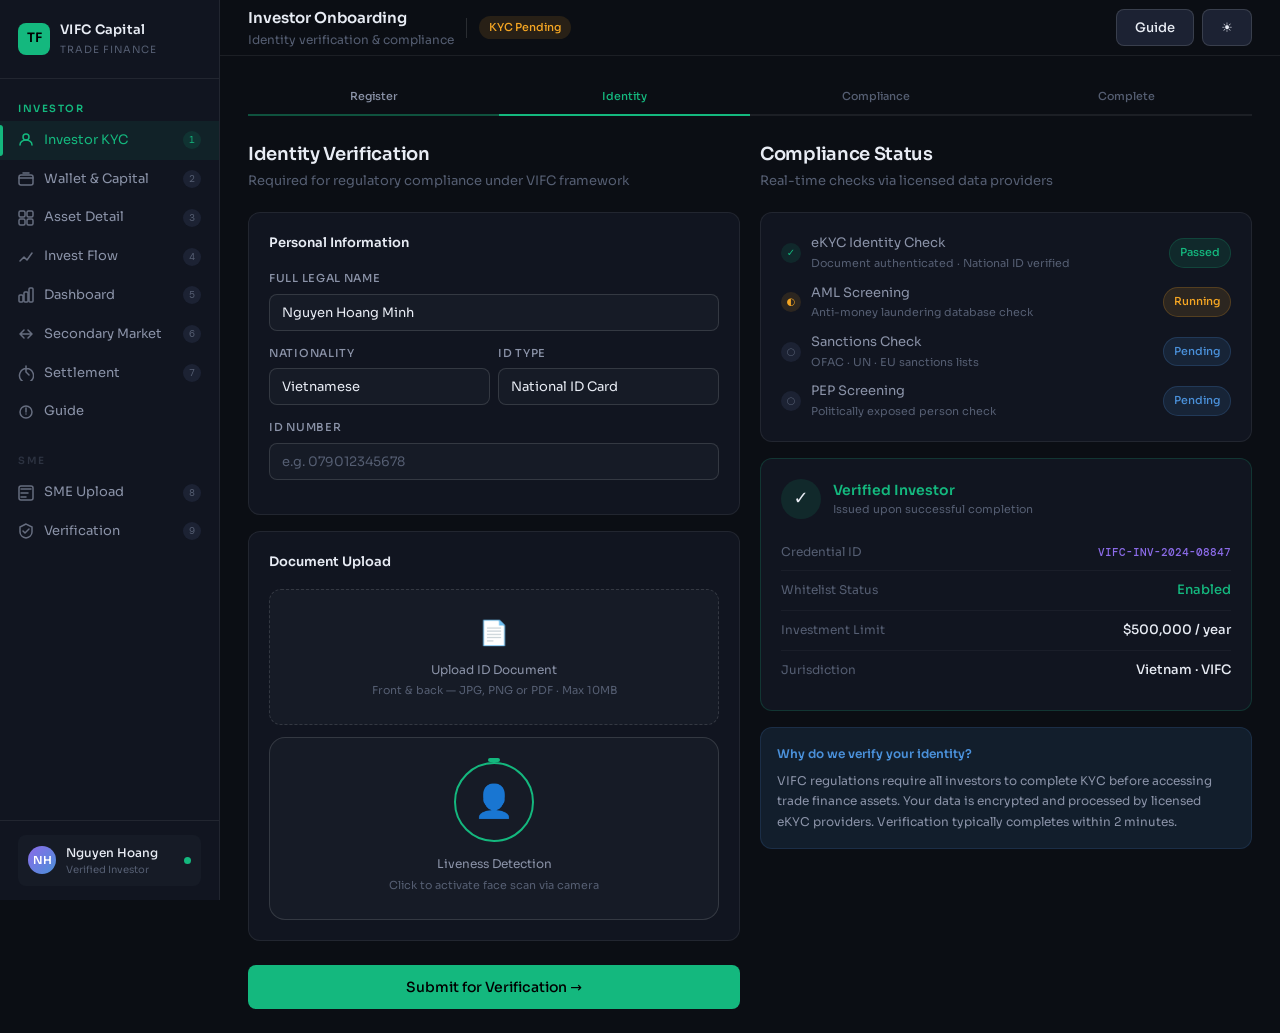
==== commit 68ef634f: "update" ====
--- a/index.html
+++ b/index.html
@@ -9,1546 +9,7 @@
       href="https://fonts.googleapis.com/css2?family=Sora:wght@300;400;500;600&family=DM+Mono:wght@400;500&display=swap"
       rel="stylesheet"
     />
-    <style>
-      *,
-      *::before,
-      *::after {
-        box-sizing: border-box;
-        margin: 0;
-        padding: 0;
-      }
-
-      :root {
-        --bg: #0b0e14;
-        --bg2: #111520;
-        --bg3: #161b26;
-        --bg4: #1c2233;
-        --border: rgba(255, 255, 255, 0.07);
-        --border-accent: rgba(255, 255, 255, 0.13);
-        --text: #e8ecf4;
-        --text2: #8b93a8;
-        --text3: #555e72;
-        --teal: #14b87e;
-        --teal-dim: rgba(20, 184, 126, 0.12);
-        --amber: #f5a623;
-        --amber-dim: rgba(245, 166, 35, 0.12);
-        --blue: #4a90d9;
-        --blue-dim: rgba(74, 144, 217, 0.12);
-        --red: #e05252;
-        --red-dim: rgba(224, 82, 82, 0.12);
-        --purple: #8b6be8;
-        --font: "Sora", system-ui, sans-serif;
-        --mono: "DM Mono", monospace;
-        --r: 8px;
-        --r-lg: 12px;
-        --r-xl: 16px;
-      }
-
-      body.light {
-        --bg: #ffffff;
-        --bg2: #f8f9fa;
-        --bg3: #e9ecef;
-        --bg4: #dee2e6;
-        --border: rgba(0, 0, 0, 0.07);
-        --border-accent: rgba(0, 0, 0, 0.13);
-        --text: #212529;
-        --text2: #6c757d;
-        --text3: #adb5bd;
-        --teal: #20c997;
-        --teal-dim: rgba(32, 201, 151, 0.12);
-        --amber: #ffc107;
-        --amber-dim: rgba(255, 193, 7, 0.12);
-        --blue: #007bff;
-        --blue-dim: rgba(0, 123, 255, 0.12);
-        --red: #dc3545;
-        --red-dim: rgba(220, 53, 69, 0.12);
-        --purple: #6f42c1;
-      }
-
-      body {
-        font-family: var(--font);
-        background: var(--bg);
-        color: var(--text);
-        min-height: 100vh;
-        display: flex;
-        font-size: 14px;
-        line-height: 1.6;
-      }
-
-      /* SIDEBAR */
-      .sidebar {
-        width: 220px;
-        min-height: 100vh;
-        background: var(--bg2);
-        border-right: 1px solid var(--border);
-        display: flex;
-        flex-direction: column;
-        position: fixed;
-        top: 0;
-        left: 0;
-        bottom: 0;
-        z-index: 100;
-      }
-      .logo {
-        padding: 20px 18px;
-        border-bottom: 1px solid var(--border);
-      }
-      .logo-mark {
-        display: flex;
-        align-items: center;
-        gap: 10px;
-      }
-      .logo-icon {
-        width: 32px;
-        height: 32px;
-        background: var(--teal);
-        border-radius: 8px;
-        display: flex;
-        align-items: center;
-        justify-content: center;
-        font-weight: 600;
-        font-size: 13px;
-        color: #000;
-        letter-spacing: -0.5px;
-      }
-      .logo-text {
-        font-size: 13px;
-        font-weight: 600;
-        color: var(--text);
-        letter-spacing: 0.3px;
-      }
-      .logo-sub {
-        font-size: 10px;
-        color: var(--text3);
-        letter-spacing: 1px;
-        text-transform: uppercase;
-        margin-top: 1px;
-      }
-
-      .nav {
-        flex: 1;
-        padding: 12px 0;
-        overflow-y: auto;
-      }
-      .nav-section {
-        padding: 10px 18px 4px;
-        font-size: 10px;
-        letter-spacing: 1.2px;
-        text-transform: uppercase;
-        color: var(--text3);
-        display: flex;
-        align-items: center;
-        justify-content: space-between;
-      }
-      .nav-section.active {
-        color: var(--teal);
-      }
-      .nav-section.inactive {
-        color: var(--text3);
-        opacity: 0.5;
-      }
-      .nav-section-label {
-        font-weight: 600;
-        letter-spacing: 1.5px;
-      }
-      .nav-item {
-        display: flex;
-        align-items: center;
-        gap: 10px;
-        padding: 9px 18px;
-        cursor: pointer;
-        border-radius: 0;
-        color: var(--text2);
-        font-size: 13px;
-        transition: all 0.15s;
-        position: relative;
-        user-select: none;
-      }
-      .nav-item:hover {
-        background: var(--bg3);
-        color: var(--text);
-      }
-      .nav-item.active {
-        background: rgba(20, 184, 126, 0.08);
-        color: var(--teal);
-      }
-      .nav-item.active::before {
-        content: "";
-        position: absolute;
-        left: 0;
-        top: 4px;
-        bottom: 4px;
-        width: 3px;
-        background: var(--teal);
-        border-radius: 0 3px 3px 0;
-      }
-      .nav-icon {
-        width: 16px;
-        height: 16px;
-        opacity: 0.7;
-        flex-shrink: 0;
-      }
-      .nav-item.active .nav-icon {
-        opacity: 1;
-      }
-      .step-badge {
-        margin-left: auto;
-        background: var(--bg4);
-        color: var(--text3);
-        font-size: 10px;
-        padding: 1px 6px;
-        border-radius: 20px;
-        font-family: var(--mono);
-      }
-      .nav-item.active .step-badge {
-        background: var(--teal-dim);
-        color: var(--teal);
-      }
-
-      .sidebar-footer {
-        padding: 14px 18px;
-        border-top: 1px solid var(--border);
-      }
-      .user-pill {
-        display: flex;
-        align-items: center;
-        gap: 10px;
-        padding: 8px 10px;
-        background: var(--bg3);
-        border-radius: var(--r);
-        cursor: pointer;
-      }
-      .user-avatar {
-        width: 28px;
-        height: 28px;
-        border-radius: 50%;
-        background: linear-gradient(135deg, var(--purple) 0%, var(--blue) 100%);
-        display: flex;
-        align-items: center;
-        justify-content: center;
-        font-size: 11px;
-        font-weight: 600;
-        color: #fff;
-        flex-shrink: 0;
-      }
-      .user-name {
-        font-size: 12px;
-        font-weight: 500;
-        color: var(--text);
-      }
-      .user-role {
-        font-size: 10px;
-        color: var(--text3);
-      }
-      .verified-dot {
-        width: 7px;
-        height: 7px;
-        border-radius: 50%;
-        background: var(--teal);
-        margin-left: auto;
-        flex-shrink: 0;
-      }
-
-      /* MAIN */
-      .main {
-        margin-left: 220px;
-        flex: 1;
-        min-height: 100vh;
-        background: var(--bg);
-      }
-      .topbar {
-        height: 56px;
-        border-bottom: 1px solid var(--border);
-        display: flex;
-        align-items: center;
-        padding: 0 28px;
-        gap: 12px;
-        background: var(--bg);
-        position: sticky;
-        top: 0;
-        z-index: 50;
-      }
-      .topbar-title {
-        font-size: 15px;
-        font-weight: 600;
-        color: var(--text);
-      }
-      .topbar-sub {
-        font-size: 12px;
-        color: var(--text3);
-      }
-      .topbar-divider {
-        width: 1px;
-        height: 20px;
-        background: var(--border-accent);
-      }
-      .topbar-badge {
-        padding: 3px 10px;
-        border-radius: 20px;
-        font-size: 11px;
-        font-weight: 500;
-      }
-      .badge-success {
-        background: var(--teal-dim);
-        color: var(--teal);
-      }
-      .badge-warning {
-        background: var(--amber-dim);
-        color: var(--amber);
-      }
-      .badge-info {
-        background: var(--blue-dim);
-        color: var(--blue);
-      }
-      .badge-danger {
-        background: var(--red-dim);
-        color: var(--red);
-      }
-      .topbar-actions {
-        margin-left: auto;
-        display: flex;
-        gap: 8px;
-      }
-
-      .content {
-        padding: 24px 28px;
-      }
-
-      /* SCREENS */
-      .screen {
-        display: none;
-      }
-      .screen.active {
-        display: block;
-      }
-
-      /* CARDS */
-      .card {
-        background: var(--bg2);
-        border: 1px solid var(--border);
-        border-radius: var(--r-lg);
-        padding: 20px;
-      }
-      .card-sm {
-        padding: 14px 16px;
-      }
-      .card-title {
-        font-size: 12px;
-        font-weight: 500;
-        color: var(--text2);
-        text-transform: uppercase;
-        letter-spacing: 0.8px;
-        margin-bottom: 4px;
-      }
-      .card-value {
-        font-size: 26px;
-        font-weight: 600;
-        color: var(--text);
-        letter-spacing: -0.5px;
-        font-family: var(--mono);
-      }
-      .card-sub {
-        font-size: 12px;
-        color: var(--text3);
-        margin-top: 4px;
-      }
-      .card-header {
-        display: flex;
-        align-items: center;
-        justify-content: space-between;
-        margin-bottom: 16px;
-      }
-      .card-label {
-        font-size: 13px;
-        font-weight: 600;
-        color: var(--text);
-      }
-
-      /* GRID HELPERS */
-      .grid-2 {
-        display: grid;
-        grid-template-columns: 1fr 1fr;
-        gap: 14px;
-      }
-      .grid-3 {
-        display: grid;
-        grid-template-columns: 1fr 1fr 1fr;
-        gap: 14px;
-      }
-      .grid-4 {
-        display: grid;
-        grid-template-columns: repeat(4, 1fr);
-        gap: 14px;
-      }
-      .col-span-2 {
-        grid-column: span 2;
-      }
-      .col-span-3 {
-        grid-column: span 3;
-      }
-      .flex {
-        display: flex;
-      }
-      .flex-col {
-        flex-direction: column;
-      }
-      .items-center {
-        align-items: center;
-      }
-      .justify-between {
-        justify-content: space-between;
-      }
-      .gap-8 {
-        gap: 8px;
-      }
-      .gap-12 {
-        gap: 12px;
-      }
-      .gap-16 {
-        gap: 16px;
-      }
-      .gap-20 {
-        gap: 20px;
-      }
-      .mb-8 {
-        margin-bottom: 8px;
-      }
-      .mb-12 {
-        margin-bottom: 12px;
-      }
-      .mb-16 {
-        margin-bottom: 16px;
-      }
-      .mb-20 {
-        margin-bottom: 20px;
-      }
-      .mb-24 {
-        margin-bottom: 24px;
-      }
-
-      /* FORM ELEMENTS */
-      .form-group {
-        margin-bottom: 14px;
-      }
-      .form-label {
-        font-size: 11px;
-        font-weight: 500;
-        color: var(--text2);
-        text-transform: uppercase;
-        letter-spacing: 0.7px;
-        margin-bottom: 6px;
-        display: block;
-      }
-      .form-input {
-        width: 100%;
-        padding: 9px 12px;
-        background: var(--bg3);
-        border: 1px solid var(--border-accent);
-        border-radius: var(--r);
-        color: var(--text);
-        font-family: var(--font);
-        font-size: 13px;
-        outline: none;
-        transition: border-color 0.15s;
-      }
-      .form-input:focus {
-        border-color: var(--teal);
-      }
-      .form-input::placeholder {
-        color: var(--text3);
-      }
-      .form-select {
-        width: 100%;
-        padding: 9px 12px;
-        background: var(--bg3);
-        border: 1px solid var(--border-accent);
-        border-radius: var(--r);
-        color: var(--text);
-        font-family: var(--font);
-        font-size: 13px;
-        outline: none;
-        cursor: pointer;
-        appearance: none;
-      }
-      .upload-zone {
-        border: 1.5px dashed var(--border-accent);
-        border-radius: var(--r-lg);
-        padding: 24px;
-        text-align: center;
-        cursor: pointer;
-        transition: all 0.15s;
-        background: var(--bg3);
-      }
-      .upload-zone:hover {
-        border-color: var(--teal);
-        background: rgba(20, 184, 126, 0.04);
-      }
-      .upload-icon {
-        font-size: 24px;
-        margin-bottom: 8px;
-        display: block;
-      }
-      .upload-text {
-        font-size: 12px;
-        color: var(--text2);
-      }
-      .upload-sub {
-        font-size: 11px;
-        color: var(--text3);
-        margin-top: 3px;
-      }
-
-      /* BUTTONS */
-      .btn {
-        padding: 9px 18px;
-        border-radius: var(--r);
-        font-family: var(--font);
-        font-size: 13px;
-        font-weight: 500;
-        cursor: pointer;
-        border: none;
-        transition: all 0.15s;
-        display: inline-flex;
-        align-items: center;
-        gap: 6px;
-      }
-      .btn-primary {
-        background: var(--teal);
-        color: #000;
-      }
-      .btn-primary:hover {
-        background: #10d48f;
-      }
-      .btn-secondary {
-        background: var(--bg4);
-        color: var(--text);
-        border: 1px solid var(--border-accent);
-      }
-      .btn-secondary:hover {
-        background: var(--bg3);
-      }
-      .btn-amber {
-        background: var(--amber);
-        color: #000;
-      }
-      .btn-amber:hover {
-        opacity: 0.9;
-      }
-      .btn-full {
-        width: 100%;
-        justify-content: center;
-        padding: 12px;
-        font-size: 14px;
-      }
-      .btn-lg {
-        padding: 13px 24px;
-        font-size: 14px;
-      }
-
-      /* STATUS CHECKS */
-      .check-list {
-        display: flex;
-        flex-direction: column;
-        gap: 10px;
-      }
-      .check-item {
-        display: flex;
-        align-items: center;
-        gap: 10px;
-      }
-      .check-icon {
-        width: 20px;
-        height: 20px;
-        border-radius: 50%;
-        flex-shrink: 0;
-        display: flex;
-        align-items: center;
-        justify-content: center;
-        font-size: 10px;
-        font-weight: 700;
-      }
-      .check-pass {
-        background: var(--teal-dim);
-        color: var(--teal);
-      }
-      .check-fail {
-        background: var(--red-dim);
-        color: var(--red);
-      }
-      .check-pend {
-        background: var(--bg4);
-        color: var(--text3);
-      }
-      .check-spin {
-        background: var(--amber-dim);
-        color: var(--amber);
-        animation: spin 1s linear infinite;
-      }
-      @keyframes spin {
-        to {
-          transform: rotate(360deg);
-        }
-      }
-      .check-text {
-        font-size: 13px;
-        color: var(--text2);
-      }
-      .check-sub {
-        font-size: 11px;
-        color: var(--text3);
-        margin-top: 1px;
-      }
-
-      /* VERIFICATION BADGES */
-      .verify-badge {
-        display: inline-flex;
-        align-items: center;
-        gap: 6px;
-        padding: 5px 10px;
-        border-radius: 20px;
-        font-size: 11px;
-        font-weight: 500;
-        border: 1px solid transparent;
-      }
-      .vb-green {
-        background: var(--teal-dim);
-        color: var(--teal);
-        border-color: rgba(20, 184, 126, 0.2);
-      }
-      .vb-amber {
-        background: var(--amber-dim);
-        color: var(--amber);
-        border-color: rgba(245, 166, 35, 0.2);
-      }
-      .vb-blue {
-        background: var(--blue-dim);
-        color: var(--blue);
-        border-color: rgba(74, 144, 217, 0.2);
-      }
-      .vb-red {
-        background: var(--red-dim);
-        color: var(--red);
-        border-color: rgba(224, 82, 82, 0.2);
-      }
-
-      /* ASSET CARD */
-      .asset-card {
-        background: var(--bg2);
-        border: 1px solid var(--border);
-        border-radius: var(--r-xl);
-        padding: 20px;
-        transition: border-color 0.15s;
-        cursor: pointer;
-      }
-      .asset-card:hover {
-        border-color: var(--border-accent);
-      }
-      .asset-card.featured {
-        border-color: rgba(20, 184, 126, 0.3);
-      }
-      .rating-badge {
-        padding: 3px 8px;
-        border-radius: 4px;
-        font-family: var(--mono);
-        font-size: 12px;
-        font-weight: 500;
-      }
-      .rating-aaa {
-        background: var(--teal-dim);
-        color: var(--teal);
-      }
-      .rating-bbb {
-        background: var(--blue-dim);
-        color: var(--blue);
-      }
-      .rating-bb {
-        background: var(--amber-dim);
-        color: var(--amber);
-      }
-      .yield-num {
-        font-size: 28px;
-        font-weight: 600;
-        color: var(--teal);
-        font-family: var(--mono);
-      }
-      .yield-label {
-        font-size: 11px;
-        color: var(--text3);
-      }
-
-      /* TABLE */
-      .data-table {
-        width: 100%;
-        border-collapse: collapse;
-        font-size: 13px;
-      }
-      .data-table th {
-        text-align: left;
-        padding: 10px 12px;
-        font-size: 10px;
-        font-weight: 500;
-        text-transform: uppercase;
-        letter-spacing: 0.8px;
-        color: var(--text3);
-        border-bottom: 1px solid var(--border);
-      }
-      .data-table td {
-        padding: 11px 12px;
-        border-bottom: 1px solid rgba(255, 255, 255, 0.03);
-        color: var(--text2);
-      }
-      .data-table tr:hover td {
-        background: var(--bg3);
-        color: var(--text);
-      }
-      .data-table tr:last-child td {
-        border-bottom: none;
-      }
-
-      /* DIVIDER */
-      .divider {
-        border: none;
-        border-top: 1px solid var(--border);
-        margin: 16px 0;
-      }
-
-      /* TIMELINE */
-      .timeline {
-        display: flex;
-        align-items: flex-start;
-        gap: 0;
-      }
-      .tl-step {
-        display: flex;
-        flex-direction: column;
-        align-items: center;
-        flex: 1;
-      }
-      .tl-dot {
-        width: 10px;
-        height: 10px;
-        border-radius: 50%;
-        background: var(--bg4);
-        border: 2px solid var(--border-accent);
-        flex-shrink: 0;
-      }
-      .tl-dot.done {
-        background: var(--teal);
-        border-color: var(--teal);
-      }
-      .tl-dot.active {
-        background: var(--amber);
-        border-color: var(--amber);
-        box-shadow: 0 0 0 3px rgba(245, 166, 35, 0.2);
-      }
-      .tl-line {
-        flex: 1;
-        height: 2px;
-        background: var(--border);
-        margin: 4px -1px;
-      }
-      .tl-line.done {
-        background: var(--teal);
-      }
-      .tl-label {
-        font-size: 10px;
-        color: var(--text3);
-        text-align: center;
-        margin-top: 6px;
-      }
-      .tl-label.done {
-        color: var(--teal);
-      }
-      .tl-label.active {
-        color: var(--amber);
-      }
-      .tl-row {
-        display: flex;
-        align-items: center;
-      }
-
-      /* FUND FLOW */
-      .flow-node {
-        background: var(--bg3);
-        border: 1px solid var(--border-accent);
-        border-radius: var(--r);
-        padding: 8px 14px;
-        font-size: 12px;
-        font-weight: 500;
-        color: var(--text);
-        text-align: center;
-        min-width: 80px;
-      }
-      .flow-node.investor {
-        background: rgba(74, 144, 217, 0.1);
-        border-color: rgba(74, 144, 217, 0.3);
-        color: var(--blue);
-      }
-      .flow-node.spv {
-        background: rgba(139, 107, 232, 0.1);
-        border-color: rgba(139, 107, 232, 0.3);
-        color: var(--purple);
-      }
-      .flow-node.sme {
-        background: rgba(20, 184, 126, 0.1);
-        border-color: rgba(20, 184, 126, 0.3);
-        color: var(--teal);
-      }
-      .flow-node.buyer {
-        background: rgba(245, 166, 35, 0.1);
-        border-color: rgba(245, 166, 35, 0.3);
-        color: var(--amber);
-      }
-      .flow-arrow {
-        font-size: 14px;
-        color: var(--text3);
-        padding: 0 6px;
-        display: flex;
-        align-items: center;
-        flex-shrink: 0;
-      }
-      .flow-row {
-        display: flex;
-        align-items: center;
-        flex-wrap: wrap;
-        gap: 6px;
-      }
-
-      /* GAUGE */
-      .risk-bar-wrap {
-        background: var(--bg3);
-        border-radius: 20px;
-        height: 6px;
-        overflow: hidden;
-        margin: 6px 0;
-      }
-      .risk-bar {
-        height: 100%;
-        border-radius: 20px;
-      }
-      .risk-low {
-        background: var(--teal);
-      }
-      .risk-med {
-        background: var(--amber);
-      }
-      .risk-high {
-        background: var(--red);
-      }
-
-      /* STAT ROW */
-      .stat-row {
-        display: flex;
-        justify-content: space-between;
-        align-items: baseline;
-        padding: 9px 0;
-        border-bottom: 1px solid rgba(255, 255, 255, 0.04);
-      }
-      .stat-row:last-child {
-        border-bottom: none;
-      }
-      .stat-key {
-        font-size: 12px;
-        color: var(--text3);
-      }
-      .stat-val {
-        font-size: 13px;
-        color: var(--text);
-        font-weight: 500;
-      }
-      .stat-val.green {
-        color: var(--teal);
-      }
-      .stat-val.amber {
-        color: var(--amber);
-      }
-      .stat-val.blue {
-        color: var(--blue);
-      }
-
-      /* BENCHMARK */
-      .bench-row {
-        display: flex;
-        align-items: center;
-        gap: 12px;
-        padding: 8px 0;
-      }
-      .bench-label {
-        font-size: 12px;
-        color: var(--text2);
-        width: 100px;
-        flex-shrink: 0;
-      }
-      .bench-bar-wrap {
-        flex: 1;
-        background: var(--bg3);
-        border-radius: 20px;
-        height: 6px;
-        overflow: hidden;
-      }
-      .bench-bar {
-        height: 100%;
-        border-radius: 20px;
-      }
-      .bench-val {
-        font-size: 12px;
-        font-family: var(--mono);
-        font-weight: 500;
-        width: 36px;
-        text-align: right;
-        flex-shrink: 0;
-      }
-
-      /* EDUCATION */
-      .edu-box {
-        background: var(--blue-dim);
-        border: 1px solid rgba(74, 144, 217, 0.15);
-        border-radius: var(--r-lg);
-        padding: 16px;
-      }
-      .edu-title {
-        font-size: 12px;
-        font-weight: 600;
-        color: var(--blue);
-        margin-bottom: 8px;
-      }
-      .edu-text {
-        font-size: 12px;
-        color: var(--text2);
-        line-height: 1.7;
-      }
-
-      /* PROGRESS STEPS */
-      .progress-steps {
-        display: flex;
-        gap: 0;
-        margin-bottom: 24px;
-      }
-      .ps {
-        flex: 1;
-        text-align: center;
-        padding: 8px 4px;
-        font-size: 11px;
-        font-weight: 500;
-        color: var(--text3);
-        border-bottom: 2px solid var(--border);
-        cursor: pointer;
-      }
-      .ps.active {
-        color: var(--teal);
-        border-color: var(--teal);
-      }
-      .ps.done {
-        color: var(--text2);
-        border-color: rgba(20, 184, 126, 0.4);
-      }
-
-      /* MINI CHART */
-      .sparkline {
-        width: 100%;
-        height: 40px;
-      }
-
-      /* SCROLLABLE */
-      .scroll-y {
-        overflow-y: auto;
-        max-height: 320px;
-      }
-      .scroll-y::-webkit-scrollbar {
-        width: 4px;
-      }
-      .scroll-y::-webkit-scrollbar-track {
-        background: transparent;
-      }
-      .scroll-y::-webkit-scrollbar-thumb {
-        background: var(--bg4);
-        border-radius: 4px;
-      }
-
-      /* NOTIFICATION */
-      .alert {
-        padding: 10px 14px;
-        border-radius: var(--r);
-        font-size: 12px;
-        display: flex;
-        gap: 8px;
-        align-items: flex-start;
-        margin-bottom: 12px;
-      }
-      .alert-info {
-        background: var(--blue-dim);
-        color: var(--blue);
-        border: 1px solid rgba(74, 144, 217, 0.15);
-      }
-      .alert-success {
-        background: var(--teal-dim);
-        color: var(--teal);
-        border: 1px solid rgba(20, 184, 126, 0.15);
-      }
-      .alert-warning {
-        background: var(--amber-dim);
-        color: var(--amber);
-        border: 1px solid rgba(245, 166, 35, 0.15);
-      }
-
-      /* INVEST PREVIEW */
-      .invest-preview {
-        background: var(--bg3);
-        border: 1px solid var(--border-accent);
-        border-radius: var(--r-lg);
-        padding: 16px;
-        text-align: center;
-      }
-      .invest-flow-row {
-        display: flex;
-        align-items: center;
-        justify-content: center;
-        gap: 12px;
-        margin: 12px 0;
-      }
-      .invest-amt {
-        font-size: 24px;
-        font-weight: 600;
-        font-family: var(--mono);
-        color: var(--text);
-      }
-      .invest-arrow {
-        font-size: 18px;
-        color: var(--teal);
-      }
-      .invest-return {
-        font-size: 24px;
-        font-weight: 600;
-        font-family: var(--mono);
-        color: var(--teal);
-      }
-
-      /* SECONDARY MARKET */
-      .token-pill {
-        background: var(--bg4);
-        border: 1px solid var(--border-accent);
-        border-radius: 20px;
-        padding: 4px 10px;
-        font-size: 12px;
-        font-family: var(--mono);
-        color: var(--purple);
-        display: inline-block;
-      }
-
-      /* SETTLEMENT */
-      .settlement-status {
-        background: var(--teal-dim);
-        border: 1px solid rgba(20, 184, 126, 0.2);
-        border-radius: var(--r-xl);
-        padding: 24px;
-        text-align: center;
-      }
-      .s-icon {
-        font-size: 36px;
-        display: block;
-        margin-bottom: 12px;
-      }
-      .s-title {
-        font-size: 18px;
-        font-weight: 600;
-        color: var(--teal);
-        margin-bottom: 4px;
-      }
-      .s-sub {
-        font-size: 13px;
-        color: var(--text2);
-      }
-
-      /* ANIMATIONS */
-      @keyframes fadeIn {
-        from {
-          opacity: 0;
-          transform: translateY(4px);
-        }
-        to {
-          opacity: 1;
-          transform: translateY(0);
-        }
-      }
-      .screen.active {
-        animation: fadeIn 0.2s ease;
-      }
-
-      /* FACE SCAN */
-      .face-scan-box {
-        background: var(--bg3);
-        border: 1px solid var(--border-accent);
-        border-radius: var(--r-xl);
-        padding: 24px;
-        text-align: center;
-        position: relative;
-      }
-      .face-ring {
-        width: 80px;
-        height: 80px;
-        border-radius: 50%;
-        border: 2px solid var(--teal);
-        margin: 0 auto 12px;
-        display: flex;
-        align-items: center;
-        justify-content: center;
-        position: relative;
-      }
-      .face-ring::before {
-        content: "";
-        position: absolute;
-        top: -6px;
-        left: 50%;
-        transform: translateX(-50%);
-        width: 12px;
-        height: 4px;
-        background: var(--teal);
-        border-radius: 2px;
-        animation: scanLine 2s linear infinite;
-      }
-      @keyframes scanLine {
-        0% {
-          top: -6px;
-        }
-        50% {
-          top: 82px;
-        }
-        100% {
-          top: -6px;
-        }
-      }
-      .face-placeholder {
-        font-size: 32px;
-      }
-
-      /* WALLET CARD */
-      .wallet-card {
-        background: linear-gradient(135deg, #161b2e 0%, #1a2040 100%);
-        border: 1px solid rgba(74, 144, 217, 0.2);
-        border-radius: var(--r-xl);
-        padding: 22px;
-        position: relative;
-        overflow: hidden;
-      }
-      body.light .wallet-card {
-        background: linear-gradient(135deg, #e3f2fd 0%, #bbdefb 100%);
-      }
-      .wallet-card::after {
-        content: "";
-        position: absolute;
-        top: -30px;
-        right: -30px;
-        width: 100px;
-        height: 100px;
-        border-radius: 50%;
-        background: radial-gradient(
-          circle,
-          rgba(74, 144, 217, 0.12) 0%,
-          transparent 70%
-        );
-      }
-      .wc-label {
-        font-size: 10px;
-        text-transform: uppercase;
-        letter-spacing: 1px;
-        color: var(--text3);
-        margin-bottom: 4px;
-      }
-      .wc-value {
-        font-size: 28px;
-        font-weight: 600;
-        font-family: var(--mono);
-        color: var(--text);
-        letter-spacing: -1px;
-      }
-      .wc-sub {
-        font-size: 12px;
-        color: var(--text3);
-        margin-top: 4px;
-      }
-
-      /* Section header */
-      .section-header {
-        margin-bottom: 20px;
-      }
-      .section-title {
-        font-size: 18px;
-        font-weight: 600;
-        color: var(--text);
-        letter-spacing: -0.3px;
-      }
-      .section-sub {
-        font-size: 13px;
-        color: var(--text3);
-        margin-top: 3px;
-      }
-
-      /* Trust box */
-      .trust-box {
-        background: var(--bg3);
-        border-radius: var(--r);
-        padding: 10px 14px;
-        display: flex;
-        align-items: center;
-        gap: 8px;
-        font-size: 11px;
-        color: var(--text3);
-        border: 1px solid var(--border);
-      }
-
-      /* Price row in asset detail */
-      .price-highlight {
-        background: var(--bg3);
-        border-radius: var(--r-lg);
-        padding: 16px;
-        text-align: center;
-      }
-      .ph-face {
-        font-size: 11px;
-        color: var(--text3);
-      }
-      .ph-val {
-        font-size: 20px;
-        font-weight: 600;
-        font-family: var(--mono);
-        color: var(--text);
-      }
-      .ph-arr {
-        font-size: 16px;
-        color: var(--text3);
-        margin: 0 8px;
-      }
-      .ph-return {
-        font-size: 20px;
-        font-weight: 600;
-        font-family: var(--mono);
-        color: var(--teal);
-      }
-
-      /* Tooltip */
-      .tooltip-wrap {
-        position: relative;
-        display: inline-block;
-        cursor: help;
-      }
-      .tooltip-icon {
-        font-size: 10px;
-        color: var(--text3);
-        background: var(--bg4);
-        border-radius: 50%;
-        width: 14px;
-        height: 14px;
-        display: inline-flex;
-        align-items: center;
-        justify-content: center;
-      }
-      .tooltip-tip {
-        display: none;
-        position: absolute;
-        bottom: calc(100% + 6px);
-        left: 50%;
-        transform: translateX(-50%);
-        background: var(--bg4);
-        border: 1px solid var(--border-accent);
-        border-radius: var(--r);
-        padding: 6px 10px;
-        font-size: 11px;
-        color: var(--text2);
-        white-space: nowrap;
-        z-index: 200;
-        pointer-events: none;
-      }
-      .tooltip-wrap:hover .tooltip-tip {
-        display: block;
-      }
-
-      /* Mini donut */
-      .donut-wrap {
-        position: relative;
-        width: 60px;
-        height: 60px;
-        flex-shrink: 0;
-      }
-      .donut-label {
-        position: absolute;
-        inset: 0;
-        display: flex;
-        align-items: center;
-        justify-content: center;
-        font-size: 12px;
-        font-weight: 600;
-        font-family: var(--mono);
-        color: var(--teal);
-      }
-
-      /* MODAL */
-      .modal-overlay {
-        display: none;
-        position: fixed;
-        inset: 0;
-        background: rgba(0, 0, 0, 0.7);
-        z-index: 1000;
-        align-items: center;
-        justify-content: center;
-      }
-      .modal-overlay.active {
-        display: flex;
-      }
-      .modal-content {
-        background: var(--bg2);
-        border: 1px solid var(--border);
-        border-radius: var(--r-xl);
-        padding: 24px;
-        max-width: 500px;
-        width: 90%;
-        max-height: 80vh;
-        overflow-y: auto;
-      }
-      .modal-header {
-        display: flex;
-        justify-content: space-between;
-        align-items: center;
-        margin-bottom: 16px;
-      }
-      .modal-title {
-        font-size: 16px;
-        font-weight: 600;
-        color: var(--text);
-      }
-      .modal-close {
-        background: none;
-        border: none;
-        color: var(--text3);
-        font-size: 20px;
-        cursor: pointer;
-      }
-      .modal-close:hover {
-        color: var(--text);
-      }
-
-      /* CIRCULAR GAUGE */
-      .gauge-wrap {
-        position: relative;
-        width: 80px;
-        height: 80px;
-      }
-      .gauge-svg {
-        transform: rotate(-90deg);
-      }
-      .gauge-bg {
-        fill: none;
-        stroke: var(--bg4);
-        stroke-width: 8;
-      }
-      .gauge-fill {
-        fill: none;
-        stroke: var(--teal);
-        stroke-width: 8;
-        stroke-linecap: round;
-        transition: stroke-dashoffset 0.5s;
-      }
-      .gauge-text {
-        position: absolute;
-        inset: 0;
-        display: flex;
-        align-items: center;
-        justify-content: center;
-        font-size: 18px;
-        font-weight: 600;
-        font-family: var(--mono);
-        color: var(--text);
-      }
-
-      /* PROGRESS BAR */
-      .progress-wrap {
-        background: var(--bg3);
-        border-radius: 20px;
-        height: 8px;
-        overflow: hidden;
-        margin: 8px 0;
-      }
-      .progress-fill {
-        height: 100%;
-        border-radius: 20px;
-        background: var(--teal);
-        transition: width 0.3s;
-      }
-      .progress-fill.pending {
-        background: var(--bg4);
-      }
-
-      /* HISTORICAL CHART */
-      .chart-container {
-        width: 100%;
-        height: 120px;
-        position: relative;
-      }
-      .chart-line {
-        fill: none;
-        stroke: var(--teal);
-        stroke-width: 2;
-      }
-      .chart-area {
-        fill: url(#chartGradient);
-        opacity: 0.3;
-      }
-      .chart-dot {
-        fill: var(--teal);
-      }
-      .chart-label {
-        font-size: 10px;
-        fill: var(--text3);
-      }
-      .chart-grid {
-        stroke: var(--border);
-        stroke-width: 1;
-      }
-
-      /* VERTICAL TIMELINE */
-      .vtimeline {
-        display: flex;
-        flex-direction: column;
-        gap: 0;
-      }
-      .vt-item {
-        display: flex;
-        gap: 12px;
-        padding-bottom: 16px;
-        position: relative;
-      }
-      .vt-item:last-child {
-        padding-bottom: 0;
-      }
-      .vt-dot {
-        width: 12px;
-        height: 12px;
-        border-radius: 50%;
-        flex-shrink: 0;
-        margin-top: 2px;
-      }
-      .vt-dot.done {
-        background: var(--teal);
-      }
-      .vt-dot.pending {
-        background: var(--amber);
-      }
-      .vt-line {
-        position: absolute;
-        left: 5px;
-        top: 14px;
-        bottom: 0;
-        width: 2px;
-        background: var(--border);
-      }
-      .vt-item:last-child .vt-line {
-        display: none;
-      }
-      .vt-content {
-        flex: 1;
-      }
-      .vt-title {
-        font-size: 13px;
-        font-weight: 500;
-        color: var(--text);
-      }
-      .vt-sub {
-        font-size: 11px;
-        color: var(--text3);
-        margin-top: 2px;
-      }
-      .vt-date {
-        font-size: 11px;
-        color: var(--text2);
-        font-family: var(--mono);
-      }
-
-      /* GUIDE PAGE */
-      .guide-section {
-        margin-bottom: 32px;
-      }
-      .guide-title {
-        font-size: 20px;
-        font-weight: 600;
-        color: var(--text);
-        margin-bottom: 12px;
-        padding-bottom: 8px;
-        border-bottom: 1px solid var(--border);
-      }
-      .guide-subtitle {
-        font-size: 14px;
-        font-weight: 600;
-        color: var(--teal);
-        margin: 16px 0 8px;
-      }
-      .guide-text {
-        font-size: 13px;
-        color: var(--text2);
-        line-height: 1.7;
-        margin-bottom: 8px;
-      }
-      .guide-step {
-        display: flex;
-        gap: 12px;
-        padding: 12px;
-        background: var(--bg3);
-        border-radius: var(--r);
-        margin-bottom: 8px;
-      }
-      .guide-step-num {
-        width: 24px;
-        height: 24px;
-        border-radius: 50%;
-        background: var(--teal-dim);
-        color: var(--teal);
-        display: flex;
-        align-items: center;
-        justify-content: center;
-        font-size: 12px;
-        font-weight: 600;
-        flex-shrink: 0;
-      }
-      .guide-step-content {
-        flex: 1;
-      }
-      .guide-step-title {
-        font-size: 13px;
-        font-weight: 600;
-        color: var(--text);
-        margin-bottom: 4px;
-      }
-      .guide-step-desc {
-        font-size: 12px;
-        color: var(--text2);
-      }
-      .glossary-table {
-        width: 100%;
-        border-collapse: collapse;
-      }
-      .glossary-table td {
-        padding: 10px 12px;
-        border-bottom: 1px solid var(--border);
-        font-size: 13px;
-      }
-      .glossary-table td:first-child {
-        font-weight: 600;
-        color: var(--text);
-        width: 100px;
-      }
-      .glossary-table td:last-child {
-        color: var(--text2);
-      }
-
-      /* RISK DOLLAR */
-      .risk-dollar {
-        font-size: 13px;
-        color: var(--text2);
-        margin-top: 4px;
-      }
-      .risk-dollar strong {
-        color: var(--red);
-        font-weight: 600;
-      }
-    </style>
+    <link rel="stylesheet" href="styles.css" />
   </head>
   <body>
     <!-- SIDEBAR -->
@@ -1566,7 +27,7 @@
         <div class="nav-section active" id="nav-section-investor">
           <span class="nav-section-label">INVESTOR</span>
         </div>
-        <div class="nav-item active" onclick="showScreen('onboarding', this)">
+        <div class="nav-item active" data-screen="onboarding">
           <svg class="nav-icon" viewBox="0 0 16 16" fill="none">
             <circle
               cx="8"
@@ -1585,7 +46,7 @@
           Investor KYC
           <span class="step-badge">1</span>
         </div>
-        <div class="nav-item" onclick="showScreen('wallet', this)">
+        <div class="nav-item" data-screen="wallet">
           <svg class="nav-icon" viewBox="0 0 16 16" fill="none">
             <rect
               x="1"
@@ -1606,7 +67,7 @@
           Wallet & Capital
           <span class="step-badge">2</span>
         </div>
-        <div class="nav-item" onclick="showScreen('asset', this)">
+        <div class="nav-item" data-screen="asset">
           <svg class="nav-icon" viewBox="0 0 16 16" fill="none">
             <rect
               x="1"
@@ -1648,7 +109,7 @@
           Asset Detail
           <span class="step-badge">3</span>
         </div>
-        <div class="nav-item" onclick="showScreen('invest', this)">
+        <div class="nav-item" data-screen="invest">
           <svg class="nav-icon" viewBox="0 0 16 16" fill="none">
             <path
               d="M2 12l4-4 3 3 5-7"
@@ -1661,7 +122,7 @@
           Invest Flow
           <span class="step-badge">4</span>
         </div>
-        <div class="nav-item" onclick="showScreen('dashboard', this)">
+        <div class="nav-item" data-screen="dashboard">
           <svg class="nav-icon" viewBox="0 0 16 16" fill="none">
             <rect
               x="1"
@@ -1694,7 +155,7 @@
           Dashboard
           <span class="step-badge">5</span>
         </div>
-        <div class="nav-item" onclick="showScreen('secondary', this)">
+        <div class="nav-item" data-screen="secondary">
           <svg class="nav-icon" viewBox="0 0 16 16" fill="none">
             <path
               d="M2 8h12M10 4l4 4-4 4M6 4L2 8l4 4"
@@ -1707,7 +168,7 @@
           Secondary Market
           <span class="step-badge">6</span>
         </div>
-        <div class="nav-item" onclick="showScreen('settlement', this)">
+        <div class="nav-item" data-screen="settlement">
           <svg class="nav-icon" viewBox="0 0 16 16" fill="none">
             <path
               d="M8 1v6l3 3M15 8A7 7 0 112 8a7 7 0 0113 0z"
@@ -1719,6 +180,13 @@
           Settlement
           <span class="step-badge">7</span>
         </div>
+        <div class="nav-item" data-screen="guide">
+          <svg class="nav-icon" viewBox="0 0 16 16" fill="none">
+            <circle cx="8" cy="8" r="6" stroke="currentColor" stroke-width="1.5"/>
+            <path d="M8 4v4M8 10h.01" stroke="currentColor" stroke-width="1.5" stroke-linecap="round"/>
+          </svg>
+          Guide
+        </div>
         <div
           class="nav-section inactive"
           id="nav-section-sme"
@@ -1726,7 +194,7 @@
         >
           <span class="nav-section-label">SME</span>
         </div>
-        <div class="nav-item" onclick="showScreen('sme', this)">
+        <div class="nav-item" data-screen="sme">
           <svg class="nav-icon" viewBox="0 0 16 16" fill="none">
             <path
               d="M3 4h10M3 8h7M3 12h5"
@@ -1747,7 +215,7 @@
           SME Upload
           <span class="step-badge">8</span>
         </div>
-        <div class="nav-item" onclick="showScreen('verification', this)">
+        <div class="nav-item" data-screen="verification">
           <svg class="nav-icon" viewBox="0 0 16 16" fill="none">
             <path
               d="M8 1L2 4v5c0 3 2.7 5.5 6 6 3.3-.5 6-3 6-6V4L8 1z"
@@ -1792,13 +260,11 @@
           <div class="topbar-divider"></div>
           <span class="topbar-badge badge-warning">KYC Pending</span>
           <div class="topbar-actions">
-            <button class="btn btn-secondary" onclick="showScreen('guide')">
+            <button class="btn btn-secondary" data-screen="guide">
               Guide
             </button>
             <button
-              class="btn btn-secondary"
-              id="theme-toggle"
-              onclick="toggleTheme()"
+              class="btn btn-secondary theme-toggle"
             >
               ☀️
             </button>
@@ -2066,13 +532,11 @@
           <div class="topbar-divider"></div>
           <span class="topbar-badge badge-success">Wallet Active</span>
           <div class="topbar-actions">
-            <button class="btn btn-secondary" onclick="showScreen('guide')">
+            <button class="btn btn-secondary" data-screen="guide">
               Guide
             </button>
             <button
-              class="btn btn-secondary"
-              id="theme-toggle"
-              onclick="toggleTheme()"
+              class="btn btn-secondary theme-toggle"
             >
               ☀️
             </button>
@@ -2322,13 +786,11 @@
           <div class="topbar-divider"></div>
           <span class="topbar-badge badge-info">New Submission</span>
           <div class="topbar-actions">
-            <button class="btn btn-secondary" onclick="showScreen('guide')">
+            <button class="btn btn-secondary" data-screen="guide">
               Guide
             </button>
             <button
-              class="btn btn-secondary"
-              id="theme-toggle"
-              onclick="toggleTheme()"
+              class="btn btn-secondary theme-toggle"
             >
               ☀️
             </button>
@@ -2472,16 +934,10 @@
                     >
                     <span
                       class="rating-badge rating-aaa"
-                      onclick="
-                        showScreen('guide');
-                        document
-                          .getElementById('guide-terms')
-                          .scrollIntoView({ behavior: 'smooth' });
-                      "
-                      style="cursor: pointer; margin-left: auto"
-                      >AAA
-                      <span style="font-size: 10px; opacity: 0.7">?</span></span
-                    >
+                      data-scroll-to="guide-terms"
+                      style="cursor: pointer"
+                      >AAA</span
+                    ><span class="rating-tooltip" onclick="showSection('guide'); setTimeout(()=>document.getElementById('key-terms').scrollIntoView({behavior:'smooth'}),100);" style="display:inline-flex; align-items:center; justify-content:center; width:14px; height:14px; border-radius:50%; background:rgba(255,255,255,0.15); font-size:9px; font-weight:700; cursor:pointer; margin-left:5px; vertical-align:middle;" title="What is this rating?">?</span>
                   </div>
                   <div class="stat-row" style="padding: 5px 0">
                     <span class="stat-key">Credit Rating</span>
@@ -2536,19 +992,17 @@
       <div id="screen-verification" class="screen">
         <div class="topbar">
           <div>
-            <div class="topbar-title">Due Diligence Panel</div>
-            <div class="topbar-sub">Third-party verified asset checks</div>
+            <div class="topbar-title">Verification Status</div>
+            <div class="topbar-sub">INV-2024-00847 · Thanh Cong Textile → Walmart Inc. · $125,000</div>
           </div>
           <div class="topbar-divider"></div>
           <span class="topbar-badge badge-success">3/4 Verified</span>
           <div class="topbar-actions">
-            <button class="btn btn-secondary" onclick="showScreen('guide')">
+            <button class="btn btn-secondary" data-screen="guide">
               Guide
             </button>
             <button
-              class="btn btn-secondary"
-              id="theme-toggle"
-              onclick="toggleTheme()"
+              class="btn btn-secondary theme-toggle"
             >
               ☀️
             </button>
@@ -2556,410 +1010,132 @@
         </div>
         <div class="content">
           <div class="grid-2 gap-20">
-            <!-- Left Column: Verification Status -->
+            <!-- Left Column: Verification Status + Checklist -->
             <div>
-              <div class="section-header">
-                <div class="section-title">Asset Verification Status</div>
-                <div class="section-sub">
-                  INV-2024-00847 · Walmart Inc. · $125,000
-                </div>
-              </div>
-
-              <div
-                class="card mb-16"
-                style="border-color: rgba(20, 184, 126, 0.2)"
-              >
-                <div class="card-header">
-                  <div class="card-label">Verification Badges</div>
-                  <div class="tooltip-wrap">
-                    <div class="tooltip-icon">?</div>
-                    <div class="tooltip-tip">
-                      Verified via integrated logistics, customs & trade data
-                      providers
-                    </div>
-                  </div>
-                </div>
-                <div
-                  style="
-                    display: flex;
-                    flex-wrap: wrap;
-                    gap: 8px;
-                    margin-bottom: 16px;
-                  "
-                >
-                  <span class="verify-badge vb-green"
-                    >✓ Shipment Confirmed</span
-                  >
-                  <span class="verify-badge vb-green">✓ Customs Validated</span>
-                  <span class="verify-badge vb-green">✓ Invoice Approved</span>
-                  <span class="verify-badge vb-amber">⚠ Insurance Pending</span>
-                </div>
-                <!-- Vertical Timeline -->
-                <div class="vtimeline">
-                  <div class="vt-item">
-                    <div class="vt-dot done"></div>
-                    <div class="vt-line"></div>
-                    <div class="vt-content">
-                      <div class="vt-title">Logistics Confirmation</div>
-                      <div class="vt-sub">
-                        Provider: DHL Express · Tracking: 1ZA7W234
-                      </div>
-                      <div class="vt-date">Jan 15, 2027</div>
-                    </div>
-                  </div>
-                  <div class="vt-item">
-                    <div class="vt-dot done"></div>
-                    <div class="vt-line"></div>
-                    <div class="vt-content">
-                      <div class="vt-title">Customs Clearance</div>
-                      <div class="vt-sub">
-                        Port of Ho Chi Minh · Declaration #HCMC20270115
-                      </div>
-                      <div class="vt-date">Jan 16, 2027</div>
-                    </div>
-                  </div>
-                  <div class="vt-item">
-                    <div class="vt-dot done"></div>
-                    <div class="vt-line"></div>
-                    <div class="vt-content">
-                      <div class="vt-title">Invoice Validation</div>
-                      <div class="vt-sub">
-                        Cross-matched with buyer PO · Amounts confirmed
-                      </div>
-                      <div class="vt-date">Jan 17, 2027</div>
-                    </div>
-                  </div>
-                  <div class="vt-item">
-                    <div class="vt-dot pending"></div>
-                    <div class="vt-content">
-                      <div class="vt-title">Trade Credit Insurance</div>
-                      <div class="vt-sub">
-                        Awaiting Euler Hermes confirmation
-                      </div>
-                      <div class="vt-date">Expected: Jan 20, 2027</div>
-                    </div>
-                  </div>
-                </div>
-              </div>
-
-              <div class="card">
-                <div class="card-label" style="margin-bottom: 12px">
-                  Data Provider Connections
-                </div>
-                <table class="data-table">
-                  <thead>
-                    <tr>
-                      <th>Provider</th>
-                      <th>Type</th>
-                      <th>Status</th>
-                      <th>Last Sync</th>
-                    </tr>
-                  </thead>
-                  <tbody>
-                    <tr>
-                      <td style="color: var(--text)">DHL Express</td>
-                      <td>Logistics API</td>
-                      <td>
-                        <span
-                          class="verify-badge vb-green"
-                          style="font-size: 10px"
-                          >Live</span
-                        >
-                      </td>
-                      <td style="font-size: 11px; color: var(--text3)">
-                        Jan 15, 2027
-                      </td>
-                    </tr>
-                    <tr>
-                      <td style="color: var(--text)">Vietnam Customs</td>
-                      <td>Customs API</td>
-                      <td>
-                        <span
-                          class="verify-badge vb-green"
-                          style="font-size: 10px"
-                          >Live</span
-                        >
-                      </td>
-                      <td style="font-size: 11px; color: var(--text3)">
-                        Jan 16, 2027
-                      </td>
-                    </tr>
-                    <tr>
-                      <td style="color: var(--text)">Dun & Bradstreet</td>
-                      <td>Credit Bureau</td>
-                      <td>
-                        <span
-                          class="verify-badge vb-green"
-                          style="font-size: 10px"
-                          >Live</span
-                        >
-                      </td>
-                      <td style="font-size: 11px; color: var(--text3)">
-                        Jan 17, 2027
-                      </td>
-                    </tr>
-                    <tr>
-                      <td style="color: var(--text)">Euler Hermes</td>
-                      <td>Trade Insurance</td>
-                      <td>
-                        <span
-                          class="verify-badge vb-amber"
-                          style="font-size: 10px"
-                          >Pending</span
-                        >
-                      </td>
-                      <td style="font-size: 11px; color: var(--amber)">
-                        Awaiting
-                      </td>
-                    </tr>
-                  </tbody>
-                </table>
-              </div>
-            </div>
-
-            <!-- Right Column: Risk Impact -->
+              <h4 style="font-size:13px; font-weight:600; margin-bottom:12px; color:var(--text-secondary,#a0aec0); text-transform:uppercase; letter-spacing:.05em;">Verification Status</h4>
+
+              <!-- 4 status cards -->
+              <div style="display:grid; grid-template-columns:1fr 1fr; gap:10px; margin-bottom:20px;">
+                <div style="padding:12px; border-radius:8px; background:var(--bg-tertiary,#2d3748); border-left:3px solid #48bb78;">
+                  <div style="font-size:12px; font-weight:600;">✓ Shipment</div>
+                  <div style="font-size:11px; color:#a0aec0; margin-top:4px;">DHL Express · Mar 2, 2027</div>
+                </div>
+                <div style="padding:12px; border-radius:8px; background:var(--bg-tertiary,#2d3748); border-left:3px solid #48bb78;">
+                  <div style="font-size:12px; font-weight:600;">✓ Customs</div>
+                  <div style="font-size:11px; color:#a0aec0; margin-top:4px;">HCMC Port · Mar 3, 2027</div>
+                </div>
+                <div style="padding:12px; border-radius:8px; background:var(--bg-tertiary,#2d3748); border-left:3px solid #48bb78;">
+                  <div style="font-size:12px; font-weight:600;">✓ Invoice</div>
+                  <div style="font-size:11px; color:#a0aec0; margin-top:4px;">Cross-matched · Mar 4, 2027</div>
+                </div>
+                <div style="padding:12px; border-radius:8px; background:var(--bg-tertiary,#2d3748); border-left:3px solid #ecc94b;">
+                  <div style="font-size:12px; font-weight:600; color:#ecc94b;">⏳ Insurance</div>
+                  <div style="font-size:11px; color:#a0aec0; margin-top:4px;">Euler Hermes · Pending</div>
+                </div>
+              </div>
+
+              <h4 style="font-size:13px; font-weight:600; margin-bottom:10px; color:var(--text-secondary,#a0aec0); text-transform:uppercase; letter-spacing:.05em;">Document Checklist</h4>
+              <div style="display:flex; flex-direction:column; gap:8px;">
+                <div style="display:flex; justify-content:space-between; font-size:12px; padding:8px 0; border-bottom:1px solid rgba(255,255,255,0.06);">
+                  <span>✓ Bill of Lading</span><span style="color:#a0aec0;">DHL · Mar 2, 2027</span>
+                </div>
+                <div style="display:flex; justify-content:space-between; font-size:12px; padding:8px 0; border-bottom:1px solid rgba(255,255,255,0.06);">
+                  <span>✓ Customs Declaration</span><span style="color:#a0aec0;">Vietnam Customs · Mar 3, 2027</span>
+                </div>
+                <div style="display:flex; justify-content:space-between; font-size:12px; padding:8px 0; border-bottom:1px solid rgba(255,255,255,0.06);">
+                  <span>✓ Purchase Order Match</span><span style="color:#a0aec0;">Dun & Bradstreet · Mar 4, 2027</span>
+                </div>
+                <div style="display:flex; justify-content:space-between; font-size:12px; padding:8px 0; border-bottom:1px solid rgba(255,255,255,0.06);">
+                  <span>✓ Invoice OCR Validated</span><span style="color:#a0aec0;">VIFC System · Mar 4, 2027</span>
+                </div>
+                <div style="display:flex; justify-content:space-between; font-size:12px; padding:8px 0;">
+                  <span style="color:#ecc94b;">⏳ Trade Credit Insurance</span><span style="color:#a0aec0;">Euler Hermes · Pending</span>
+                </div>
+              </div>
+            </div>
+
+            <!-- Right Column: Risk Impact + Timeline -->
             <div>
-              <div class="section-header">
-                <div class="section-title">Risk Impact Analysis</div>
-                <div class="section-sub">
-                  How verification reduces your investment risk
-                </div>
-              </div>
-
-              <div class="card mb-16">
-                <div class="card-label" style="margin-bottom: 12px">
-                  Risk Indicators
-                </div>
-                <div style="margin-bottom: 16px">
-                  <div
-                    style="
-                      display: flex;
-                      justify-content: space-between;
-                      font-size: 12px;
-                      margin-bottom: 4px;
-                    "
-                  >
-                    <span style="color: var(--text2)">Buyer Default Risk</span>
-                    <span style="color: var(--teal); font-family: var(--mono)"
-                      >0.3%</span
-                    >
-                  </div>
-                  <div class="risk-bar-wrap">
-                    <div class="risk-bar risk-low" style="width: 3%"></div>
-                  </div>
-                  <div class="risk-dollar">
-                    If you invest $100: potential loss <strong>$0.30</strong>
-                  </div>
-                </div>
-                <div style="margin-bottom: 16px">
-                  <div
-                    style="
-                      display: flex;
-                      justify-content: space-between;
-                      font-size: 12px;
-                      margin-bottom: 4px;
-                    "
-                  >
-                    <span style="color: var(--text2)">Document Fraud Risk</span>
-                    <span style="color: var(--teal); font-family: var(--mono)"
-                      >0.8%</span
-                    >
-                  </div>
-                  <div class="risk-bar-wrap">
-                    <div class="risk-bar risk-low" style="width: 8%"></div>
-                  </div>
-                  <div class="risk-dollar">
-                    If you invest $100: potential loss <strong>$0.80</strong>
-                  </div>
-                </div>
-                <div style="margin-bottom: 16px">
-                  <div
-                    style="
-                      display: flex;
-                      justify-content: space-between;
-                      font-size: 12px;
-                      margin-bottom: 4px;
-                    "
-                  >
-                    <span style="color: var(--text2)">Payment Delay Risk</span>
-                    <span style="color: var(--amber); font-family: var(--mono)"
-                      >4.2%</span
-                    >
-                  </div>
-                  <div class="risk-bar-wrap">
-                    <div class="risk-bar risk-med" style="width: 42%"></div>
-                  </div>
-                  <div class="risk-dollar">
-                    If you invest $100: potential delay loss
-                    <strong>$4.20</strong>
-                  </div>
-                </div>
-                <div>
-                  <div
-                    style="
-                      display: flex;
-                      justify-content: space-between;
-                      font-size: 12px;
-                      margin-bottom: 4px;
-                    "
-                  >
-                    <span style="color: var(--text2)">FX Risk (USD)</span>
-                    <span style="color: var(--teal); font-family: var(--mono)"
-                      >0.1%</span
-                    >
-                  </div>
-                  <div class="risk-bar-wrap">
-                    <div class="risk-bar risk-low" style="width: 1%"></div>
-                  </div>
-                  <div class="risk-dollar">
-                    If you invest $100: potential FX loss <strong>$0.10</strong>
-                  </div>
-                </div>
-              </div>
-
-              <div class="card mb-16">
-                <div class="card-label" style="margin-bottom: 12px">
-                  Portfolio Impact
-                </div>
-                <div class="stat-row">
-                  <span class="stat-key">Your Total Investment</span>
-                  <span class="stat-val" style="font-family: var(--mono)"
-                    >$48,200</span
-                  >
-                </div>
-                <div class="stat-row">
-                  <span class="stat-key">Worst-case Portfolio Loss</span>
-                  <span
-                    class="stat-val"
-                    style="color: var(--red); font-family: var(--mono)"
-                    >-$2,650</span
-                  >
-                </div>
-                <div class="stat-row">
-                  <span class="stat-key">Probability-weighted Loss</span>
-                  <span
-                    class="stat-val"
-                    style="color: var(--amber); font-family: var(--mono)"
-                    >-$186</span
-                  >
-                </div>
-                <div class="stat-row">
-                  <span class="stat-key">Expected Return (net of risk)</span>
-                  <span class="stat-val green" style="font-family: var(--mono)"
-                    >+$5,598</span
-                  >
-                </div>
-              </div>
-
-              <div class="card mb-16">
-                <div class="card-label" style="margin-bottom: 10px">
-                  Audit Trail
-                </div>
-                <div
-                  style="
-                    font-size: 12px;
-                    display: flex;
-                    flex-direction: column;
-                    gap: 10px;
-                  "
-                >
-                  <div
-                    style="display: flex; gap: 10px; align-items: flex-start"
-                  >
-                    <div
-                      style="
-                        width: 8px;
-                        height: 8px;
-                        border-radius: 50%;
-                        background: var(--teal);
-                        margin-top: 4px;
-                        flex-shrink: 0;
-                      "
-                    ></div>
-                    <div>
-                      <span style="color: var(--text)"
-                        >Invoice uploaded & OCR parsed</span
-                      >
-                      <div style="color: var(--text3); font-size: 11px">
-                        Jan 10, 2027 · 09:14 UTC
-                      </div>
-                    </div>
-                  </div>
-                  <div
-                    style="display: flex; gap: 10px; align-items: flex-start"
-                  >
-                    <div
-                      style="
-                        width: 8px;
-                        height: 8px;
-                        border-radius: 50%;
-                        background: var(--teal);
-                        margin-top: 4px;
-                        flex-shrink: 0;
-                      "
-                    ></div>
-                    <div>
-                      <span style="color: var(--text)"
-                        >Buyer identity confirmed via D&B</span
-                      >
-                      <div style="color: var(--text3); font-size: 11px">
-                        Jan 10, 2027 · 09:16 UTC
-                      </div>
-                    </div>
-                  </div>
-                  <div
-                    style="display: flex; gap: 10px; align-items: flex-start"
-                  >
-                    <div
-                      style="
-                        width: 8px;
-                        height: 8px;
-                        border-radius: 50%;
-                        background: var(--teal);
-                        margin-top: 4px;
-                        flex-shrink: 0;
-                      "
-                    ></div>
-                    <div>
-                      <span style="color: var(--text)"
-                        >Shipment tracking verified</span
-                      >
-                      <div style="color: var(--text3); font-size: 11px">
-                        Jan 15, 2027 · 14:32 UTC
-                      </div>
-                    </div>
-                  </div>
-                  <div
-                    style="display: flex; gap: 10px; align-items: flex-start"
-                  >
-                    <div
-                      style="
-                        width: 8px;
-                        height: 8px;
-                        border-radius: 50%;
-                        background: var(--amber);
-                        margin-top: 4px;
-                        flex-shrink: 0;
-                      "
-                    ></div>
-                    <div>
-                      <span style="color: var(--text)"
-                        >Insurance confirmation awaited</span
-                      >
-                      <div style="color: var(--text3); font-size: 11px">
-                        Jan 17, 2027 · 08:00 UTC
-                      </div>
-                    </div>
-                  </div>
-                </div>
-              </div>
-
-              <div class="edu-box">
-                <div class="edu-title">How verification reduces your risk</div>
-                <div class="edu-text">
-                  Every asset is cross-verified against 4+ independent data
-                  sources before listing. This eliminates information asymmetry
-                  — you see the same verified data as institutional investors.
+              <h4 style="font-size:13px; font-weight:600; margin-bottom:12px; color:var(--text-secondary,#a0aec0); text-transform:uppercase; letter-spacing:.05em;">Risk Impact on Your Investment</h4>
+
+              <div style="display:flex; flex-direction:column; gap:8px; margin-bottom:16px;">
+                <div style="padding:12px; border-radius:8px; background:var(--bg-tertiary,#2d3748);">
+                  <div style="display:flex; justify-content:space-between; font-size:12px;">
+                    <span>Buyer Default Risk</span><span style="color:#48bb78; font-weight:600;">0.3%</span>
+                  </div>
+                  <div style="font-size:11px; color:#a0aec0; margin-top:4px;">On $5,000 invested → potential loss of ~$15</div>
+                </div>
+                <div style="padding:12px; border-radius:8px; background:var(--bg-tertiary,#2d3748);">
+                  <div style="display:flex; justify-content:space-between; font-size:12px;">
+                    <span>Payment Delay Risk</span><span style="color:#ecc94b; font-weight:600;">4.2%</span>
+                  </div>
+                  <div style="font-size:11px; color:#a0aec0; margin-top:4px;">Expected delay: ~4 days past Day 90 if triggered</div>
+                </div>
+                <div style="padding:12px; border-radius:8px; background:var(--bg-tertiary,#2d3748);">
+                  <div style="display:flex; justify-content:space-between; font-size:12px;">
+                    <span>Document Fraud Risk</span><span style="color:#48bb78; font-weight:600;">0.8%</span>
+                  </div>
+                  <div style="font-size:11px; color:#a0aec0; margin-top:4px;">Mitigated by 4-source cross-verification</div>
+                </div>
+              </div>
+
+              <!-- Impact summary boxes -->
+              <div style="display:grid; grid-template-columns:1fr 1fr; gap:10px; margin-bottom:20px;">
+                <div style="padding:12px; border-radius:8px; background:var(--bg-tertiary,#2d3748); text-align:center;">
+                  <div style="font-size:11px; color:#a0aec0; margin-bottom:4px;">Return Impact</div>
+                  <div style="font-size:14px; font-weight:700; color:#48bb78;">–$15 worst case</div>
+                  <div style="font-size:10px; color:#a0aec0;">on $5,000 principal</div>
+                </div>
+                <div style="padding:12px; border-radius:8px; background:var(--bg-tertiary,#2d3748); text-align:center;">
+                  <div style="font-size:11px; color:#a0aec0; margin-bottom:4px;">Portfolio Effect</div>
+                  <div style="font-size:14px; font-weight:700; color:#ecc94b;">&lt;0.03% impact</div>
+                  <div style="font-size:10px; color:#a0aec0;">if holding 8+ deals</div>
+                </div>
+              </div>
+
+              <h4 style="font-size:13px; font-weight:600; margin-bottom:12px; color:var(--text-secondary,#a0aec0); text-transform:uppercase; letter-spacing:.05em;">Timeline</h4>
+              <div style="display:flex; flex-direction:column; gap:0;">
+                <div style="display:flex; gap:12px; padding-bottom:14px; border-left:2px solid #48bb78; margin-left:6px; padding-left:16px; position:relative;">
+                  <div style="position:absolute; left:-5px; top:0; width:8px; height:8px; border-radius:50%; background:#48bb78;"></div>
+                  <div>
+                    <div style="font-size:12px; font-weight:600;">Invoice Uploaded</div>
+                    <div style="font-size:11px; color:#a0aec0;">SME (Thanh Cong Textile) · Mar 1, 2027</div>
+                  </div>
+                </div>
+                <div style="display:flex; gap:12px; padding-bottom:14px; border-left:2px solid #48bb78; margin-left:6px; padding-left:16px; position:relative;">
+                  <div style="position:absolute; left:-5px; top:0; width:8px; height:8px; border-radius:50%; background:#48bb78;"></div>
+                  <div>
+                    <div style="font-size:12px; font-weight:600;">Shipment Confirmed</div>
+                    <div style="font-size:11px; color:#a0aec0;">DHL Express · Mar 2, 2027</div>
+                  </div>
+                </div>
+                <div style="display:flex; gap:12px; padding-bottom:14px; border-left:2px solid #48bb78; margin-left:6px; padding-left:16px; position:relative;">
+                  <div style="position:absolute; left:-5px; top:0; width:8px; height:8px; border-radius:50%; background:#48bb78;"></div>
+                  <div>
+                    <div style="font-size:12px; font-weight:600;">Customs Cleared</div>
+                    <div style="font-size:11px; color:#a0aec0;">Vietnam Customs · Mar 3, 2027</div>
+                  </div>
+                </div>
+                <div style="display:flex; gap:12px; padding-bottom:14px; border-left:2px solid #48bb78; margin-left:6px; padding-left:16px; position:relative;">
+                  <div style="position:absolute; left:-5px; top:0; width:8px; height:8px; border-radius:50%; background:#48bb78;"></div>
+                  <div>
+                    <div style="font-size:12px; font-weight:600;">Invoice Validated &amp; Listed</div>
+                    <div style="font-size:11px; color:#a0aec0;">VIFC System · Mar 4, 2027</div>
+                  </div>
+                </div>
+                <div style="display:flex; gap:12px; padding-bottom:14px; border-left:2px solid #ecc94b; margin-left:6px; padding-left:16px; position:relative;">
+                  <div style="position:absolute; left:-5px; top:0; width:8px; height:8px; border-radius:50%; background:#ecc94b;"></div>
+                  <div>
+                    <div style="font-size:12px; font-weight:600; color:#ecc94b;">Insurance Confirmation</div>
+                    <div style="font-size:11px; color:#a0aec0;">Euler Hermes · Expected Mar 6, 2027</div>
+                  </div>
+                </div>
+                <div style="display:flex; margin-left:6px; padding-left:16px; position:relative;">
+                  <div style="position:absolute; left:-5px; top:0; width:8px; height:8px; border-radius:50%; background:#4a5568;"></div>
+                  <div>
+                    <div style="font-size:12px; font-weight:600; color:#4a5568;">Buyer Payment (Maturity)</div>
+                    <div style="font-size:11px; color:#a0aec0;">Walmart Inc. · Jun 2, 2027 (Day 90)</div>
+                  </div>
                 </div>
               </div>
             </div>
@@ -2981,13 +1157,11 @@
           <div class="topbar-divider"></div>
           <span class="topbar-badge badge-success">Available</span>
           <div class="topbar-actions">
-            <button class="btn btn-secondary" onclick="showScreen('guide')">
+            <button class="btn btn-secondary" data-screen="guide">
               Guide
             </button>
             <button
-              class="btn btn-secondary"
-              id="theme-toggle"
-              onclick="toggleTheme()"
+              class="btn btn-secondary theme-toggle"
             >
               ☀️
             </button>
@@ -3072,7 +1246,7 @@
                       border-radius: var(--r);
                     "
                   >
-                    <div class="yield-num">12%</div>
+                    <div class="yield-num">~17%</div>
                     <div class="yield-label">Annual Yield</div>
                   </div>
                   <div
@@ -3156,17 +1330,17 @@
                     <div class="ph-val">$100.00</div>
                   </div>
                   <div class="ph-arr">→</div>
-                  <div
-                    class="price-highlight"
-                    style="
-                      flex: 1;
-                      border: 1px solid var(--border);
-                      border-radius: var(--r);
-                    "
-                  >
-                    <div class="ph-face">Purchase Price</div>
-                    <div class="ph-val">$96.00</div>
-                  </div>
+                   <div
+                     class="price-highlight"
+                     style="
+                       flex: 1;
+                       border: 1px solid var(--border);
+                       border-radius: var(--r);
+                     "
+                   >
+                     <div class="ph-face">Purchase Price</div>
+                     <div class="ph-val">$96.00</div>
+                   </div>
                   <div class="ph-arr">→</div>
                   <div
                     class="price-highlight"
@@ -3184,7 +1358,7 @@
                 <div class="alert alert-success" style="margin-bottom: 0">
                   <span>✓</span>
                   <span
-                    ><strong>4.2% return over 90 days (~17% p.a.)</strong> — No
+                    ><strong>~4.2% return over 90 days (~17% p.a.)</strong> — No
                     hidden fees. No carry charges. Fixed return at
                     maturity.</span
                   >
@@ -3288,18 +1462,12 @@
                   </div>
                   <div class="stat-row">
                     <span class="stat-key">Credit Rating</span
-                    ><span
-                      class="rating-badge rating-aaa"
-                      onclick="
-                        showScreen('guide');
-                        document
-                          .getElementById('guide-terms')
-                          .scrollIntoView({ behavior: 'smooth' });
-                      "
-                      style="cursor: pointer"
-                      >AAA
-                      <span style="font-size: 10px; opacity: 0.7">?</span></span
-                    >
+                     ><span
+                       class="rating-badge rating-aaa"
+                       data-scroll-to="guide-terms"
+                       style="cursor: pointer"
+                       >AAA</span
+                     ><span class="rating-tooltip" onclick="showSection('guide'); setTimeout(()=>document.getElementById('key-terms').scrollIntoView({behavior:'smooth'}),100);" style="display:inline-flex; align-items:center; justify-content:center; width:14px; height:14px; border-radius:50%; background:rgba(255,255,255,0.15); font-size:9px; font-weight:700; cursor:pointer; margin-left:5px; vertical-align:middle;" title="What is this rating?">?</span>
                   </div>
                   <div class="stat-row">
                     <span class="stat-key">On-time Payment</span
@@ -3321,185 +1489,37 @@
                 <div class="card-label" style="margin-bottom: 12px">
                   Historical Performance
                 </div>
-                <div
-                  style="
-                    display: flex;
-                    gap: 16px;
-                    align-items: flex-end;
-                    height: 100px;
-                    padding: 0 8px;
-                  "
-                >
-                  <div
-                    style="
-                      flex: 1;
-                      display: flex;
-                      flex-direction: column;
-                      align-items: center;
-                      gap: 4px;
-                    "
-                  >
-                    <div
-                      style="
-                        width: 100%;
-                        background: var(--teal);
-                        border-radius: 2px 2px 0 0;
-                        height: 45px;
-                      "
-                    ></div>
-                    <div style="font-size: 9px; color: var(--text3)">Q1</div>
-                  </div>
-                  <div
-                    style="
-                      flex: 1;
-                      display: flex;
-                      flex-direction: column;
-                      align-items: center;
-                      gap: 4px;
-                    "
-                  >
-                    <div
-                      style="
-                        width: 100%;
-                        background: var(--teal);
-                        border-radius: 2px 2px 0 0;
-                        height: 58px;
-                      "
-                    ></div>
-                    <div style="font-size: 9px; color: var(--text3)">Q2</div>
-                  </div>
-                  <div
-                    style="
-                      flex: 1;
-                      display: flex;
-                      flex-direction: column;
-                      align-items: center;
-                      gap: 4px;
-                    "
-                  >
-                    <div
-                      style="
-                        width: 100%;
-                        background: var(--teal);
-                        border-radius: 2px 2px 0 0;
-                        height: 52px;
-                      "
-                    ></div>
-                    <div style="font-size: 9px; color: var(--text3)">Q3</div>
-                  </div>
-                  <div
-                    style="
-                      flex: 1;
-                      display: flex;
-                      flex-direction: column;
-                      align-items: center;
-                      gap: 4px;
-                    "
-                  >
-                    <div
-                      style="
-                        width: 100%;
-                        background: var(--teal);
-                        border-radius: 2px 2px 0 0;
-                        height: 70px;
-                      "
-                    ></div>
-                    <div style="font-size: 9px; color: var(--text3)">Q4</div>
-                  </div>
-                  <div
-                    style="
-                      flex: 1;
-                      display: flex;
-                      flex-direction: column;
-                      align-items: center;
-                      gap: 4px;
-                    "
-                  >
-                    <div
-                      style="
-                        width: 100%;
-                        background: var(--teal);
-                        border-radius: 2px 2px 0 0;
-                        height: 85px;
-                      "
-                    ></div>
-                    <div style="font-size: 9px; color: var(--text3)">Q1'25</div>
-                  </div>
-                  <div
-                    style="
-                      flex: 1;
-                      display: flex;
-                      flex-direction: column;
-                      align-items: center;
-                      gap: 4px;
-                    "
-                  >
-                    <div
-                      style="
-                        width: 100%;
-                        background: var(--teal);
-                        border-radius: 2px 2px 0 0;
-                        height: 100px;
-                      "
-                    ></div>
-                    <div style="font-size: 9px; color: var(--text3)">Q2'25</div>
-                  </div>
-                </div>
-                <div
-                  style="
-                    display: flex;
-                    justify-content: space-between;
-                    margin-top: 8px;
-                    padding-top: 8px;
-                    border-top: 1px solid var(--border);
-                  "
-                >
-                  <div style="text-align: center">
-                    <div
-                      style="
-                        font-size: 14px;
-                        font-weight: 600;
-                        color: var(--teal);
-                        font-family: var(--mono);
-                      "
-                    >
-                      +14.2%
-                    </div>
-                    <div style="font-size: 10px; color: var(--text3)">
-                      YTD Return
-                    </div>
-                  </div>
-                  <div style="text-align: center">
-                    <div
-                      style="
-                        font-size: 14px;
-                        font-weight: 600;
-                        color: var(--text);
-                        font-family: var(--mono);
-                      "
-                    >
-                      23
-                    </div>
-                    <div style="font-size: 10px; color: var(--text3)">
-                      Deals Completed
-                    </div>
-                  </div>
-                  <div style="text-align: center">
-                    <div
-                      style="
-                        font-size: 14px;
-                        font-weight: 600;
-                        color: var(--teal);
-                        font-family: var(--mono);
-                      "
-                    >
-                      0
-                    </div>
-                    <div style="font-size: 10px; color: var(--text3)">
-                      Defaults
-                    </div>
-                  </div>
-                </div>
+                <div style="display: flex; gap: 24px; margin-bottom: 12px;">
+                  <div style="text-align: center;">
+                    <div style="font-size: 20px; font-weight: 700; color: #48bb78;">100%</div>
+                    <div style="font-size: 11px; color: var(--text-secondary, #a0aec0);">On-time repayment</div>
+                  </div>
+                  <div style="text-align: center;">
+                    <div style="font-size: 20px; font-weight: 700; color: #48bb78;">23</div>
+                    <div style="font-size: 11px; color: var(--text-secondary, #a0aec0);">Deals completed</div>
+                  </div>
+                  <div style="text-align: center;">
+                    <div style="font-size: 20px; font-weight: 700;">~16.8%</div>
+                    <div style="font-size: 11px; color: var(--text-secondary, #a0aec0);">Avg annual yield</div>
+                  </div>
+                </div>
+                <!-- Inline SVG sparkline chart — 6 past deals, yield trend -->
+                <svg viewBox="0 0 280 60" xmlns="http://www.w3.org/2000/svg" style="width:100%;height:60px;">
+                  <polyline points="0,50 56,42 112,38 168,30 224,20 280,10"
+                    fill="none" stroke="#48bb78" stroke-width="2" />
+                  <polyline points="0,50 56,42 112,38 168,30 224,20 280,10 280,60 0,60"
+                    fill="#48bb78" fill-opacity="0.1" stroke="none" />
+                  <!-- X-axis labels -->
+                  <text x="0"   y="58" font-size="9" fill="#a0aec0">D1</text>
+                  <text x="50"  y="58" font-size="9" fill="#a0aec0">D2</text>
+                  <text x="106" y="58" font-size="9" fill="#a0aec0">D3</text>
+                  <text x="162" y="58" font-size="9" fill="#a0aec0">D4</text>
+                  <text x="218" y="58" font-size="9" fill="#a0aec0">D5</text>
+                  <text x="268" y="58" font-size="9" fill="#a0aec0">D6</text>
+                </svg>
+                <p style="font-size: 11px; color: var(--text-secondary, #a0aec0); margin-top: 4px;">
+                  Yield trend across last 6 deals · All settled on time
+                </p>
               </div>
 
               <!-- Capital Flow Diagram -->
@@ -3690,6 +1710,15 @@
                 </div>
               </div>
 
+              <div class="progress-block" style="margin-top: 16px;">
+                <p style="font-size: 13px; color: var(--text-secondary, #a0aec0); margin-bottom: 8px;">
+                  Progress: 65% – Waiting for buyer payment (Day 90)
+                </p>
+                <div style="width: 100%; height: 8px; background: var(--bg-tertiary, #2d3748); border-radius: 4px; overflow: hidden;">
+                  <div style="width: 65%; height: 100%; background: #48bb78; border-radius: 4px;"></div>
+                </div>
+              </div>
+
               <!-- Legal / SPV -->
               <div
                 class="card mb-16"
@@ -3742,14 +1771,14 @@
                   <span class="stat-key">Asset Type</span
                   ><span class="stat-val">Trade Receivable</span>
                 </div>
-                <div class="stat-row">
-                  <span class="stat-key">Annual Yield</span
-                  ><span
-                    class="stat-val green"
-                    style="font-family: var(--mono); font-size: 15px"
-                    >12.0%</span
-                  >
-                </div>
+                 <div class="stat-row">
+                   <span class="stat-key">Annual Yield</span
+                   ><span
+                     class="stat-val green"
+                     style="font-family: var(--mono); font-size: 15px"
+                     >~17.0%</span
+                   >
+                 </div>
                 <div class="stat-row">
                   <span class="stat-key">Tenor</span
                   ><span class="stat-val amber">90 days</span>
@@ -3797,12 +1826,7 @@
                 </div>
                 <button
                   class="btn btn-primary btn-full btn-lg"
-                  onclick="
-                    showScreen(
-                      'invest',
-                      document.querySelector('.nav-item:nth-child(7)'),
-                    )
-                  "
+                  data-screen="invest"
                 >
                   Invest in This Asset →
                 </button>
@@ -3837,13 +1861,11 @@
           <div class="topbar-divider"></div>
           <span class="topbar-badge badge-success">Asset Available</span>
           <div class="topbar-actions">
-            <button class="btn btn-secondary" onclick="showScreen('guide')">
+            <button class="btn btn-secondary" data-screen="guide">
               Guide
             </button>
             <button
-              class="btn btn-secondary"
-              id="theme-toggle"
-              onclick="toggleTheme()"
+              class="btn btn-secondary theme-toggle"
             >
               ☀️
             </button>
@@ -3886,57 +1908,41 @@
                   padding: 14px 12px 14px 28px;
                   font-family: var(--mono);
                 "
-                oninput="updateInvest(this.value)"
               />
             </div>
             <div style="display: flex; gap: 6px">
               <button
-                class="btn btn-secondary"
+                class="btn btn-secondary amount-btn"
                 style="font-size: 11px; padding: 5px 10px"
-                onclick="
-                  document.getElementById('invest-amount').value = 500;
-                  updateInvest(500);
-                "
+                data-amount="500"
               >
                 $500
               </button>
               <button
-                class="btn btn-secondary"
+                class="btn btn-secondary amount-btn"
                 style="font-size: 11px; padding: 5px 10px"
-                onclick="
-                  document.getElementById('invest-amount').value = 1000;
-                  updateInvest(1000);
-                "
+                data-amount="1000"
               >
                 $1K
               </button>
               <button
-                class="btn btn-secondary"
+                class="btn btn-secondary amount-btn"
                 style="font-size: 11px; padding: 5px 10px"
-                onclick="
-                  document.getElementById('invest-amount').value = 5000;
-                  updateInvest(5000);
-                "
+                data-amount="5000"
               >
                 $5K
               </button>
               <button
-                class="btn btn-secondary"
+                class="btn btn-secondary amount-btn"
                 style="font-size: 11px; padding: 5px 10px"
-                onclick="
-                  document.getElementById('invest-amount').value = 10000;
-                  updateInvest(10000);
-                "
+                data-amount="10000"
               >
                 $10K
               </button>
               <button
-                class="btn btn-secondary"
+                class="btn btn-secondary amount-btn"
                 style="font-size: 11px; padding: 5px 10px; margin-left: auto"
-                onclick="
-                  document.getElementById('invest-amount').value = 24850;
-                  updateInvest(24850);
-                "
+                data-amount="24850"
               >
                 Max
               </button>
@@ -3968,7 +1974,7 @@
                 <div style="font-size: 11px; color: var(--text3)">
                   You receive
                 </div>
-                <div class="invest-return" id="preview-return">$5,150.00</div>
+                 <div class="invest-return" id="preview-return">$5,208.33</div>
               </div>
             </div>
             <div
@@ -3982,29 +1988,29 @@
             >
               <div style="text-align: center">
                 <div style="color: var(--text3)">Return</div>
-                <div
-                  style="
-                    color: var(--teal);
-                    font-weight: 600;
-                    font-family: var(--mono);
-                  "
-                  id="preview-gain"
-                >
-                  +$150.00
-                </div>
+                   <div
+                     style="
+                       color: var(--teal);
+                       font-weight: 600;
+                       font-family: var(--mono);
+                     "
+                     id="preview-gain"
+                   >
+                     +$208.33
+                   </div>
               </div>
               <div style="text-align: center">
                 <div style="color: var(--text3)">Tokens Issued</div>
-                <div
-                  style="
-                    color: var(--purple);
-                    font-weight: 600;
-                    font-family: var(--mono);
-                  "
-                  id="preview-tokens"
-                >
-                  50
-                </div>
+                   <div
+                     style="
+                       color: var(--purple);
+                       font-weight: 600;
+                       font-family: var(--mono);
+                     "
+                     id="preview-tokens"
+                   >
+                     ~52
+                   </div>
               </div>
               <div style="text-align: center">
                 <div style="color: var(--text3)">Maturity</div>
@@ -4029,16 +2035,16 @@
               <span class="stat-key">Token Standard</span>
               <span class="token-pill">ERC-1400</span>
             </div>
-            <div class="stat-row">
-              <span class="stat-key">Token Price</span>
-              <span class="stat-val" style="font-family: var(--mono)"
-                >$96.00 / token</span
-              >
-            </div>
-            <div class="stat-row">
-              <span class="stat-key">Tokens Issued</span>
-              <span class="stat-val" id="token-display">52 tokens</span>
-            </div>
+             <div class="stat-row">
+               <span class="stat-key">Token Price</span>
+               <span class="stat-val" style="font-family: var(--mono)"
+                 >$96.00 / token</span
+               >
+             </div>
+             <div class="stat-row">
+               <span class="stat-key">Tokens Issued</span>
+               <span class="stat-val" id="token-display">~52 tokens</span>
+             </div>
             <div class="stat-row">
               <span class="stat-key">Face Value / Token</span>
               <span class="stat-val" style="font-family: var(--mono)"
@@ -4077,13 +2083,11 @@
           <div class="topbar-divider"></div>
           <span class="topbar-badge badge-success">All Systems Normal</span>
           <div class="topbar-actions">
-            <button class="btn btn-secondary" onclick="showScreen('guide')">
+            <button class="btn btn-secondary" data-screen="guide">
               Guide
             </button>
             <button
-              class="btn btn-secondary"
-              id="theme-toggle"
-              onclick="toggleTheme()"
+              class="btn btn-secondary theme-toggle"
             >
               ☀️
             </button>
@@ -4138,181 +2142,104 @@
                   </button>
                 </div>
                 <table class="data-table">
-                  <thead>
-                    <tr>
-                      <th>Buyer</th>
-                      <th>SME</th>
-                      <th>Yield</th>
-                      <th>Invested</th>
-                      <th>Return</th>
-                      <th>Maturity</th>
-                      <th>Status</th>
-                    </tr>
-                  </thead>
-                  <tbody>
-                    <tr>
-                      <td style="color: var(--text); font-weight: 500">
-                        Walmart Inc.
-                      </td>
-                      <td style="color: var(--text2); font-size: 12px">
-                        Thanh Cong Textile
-                      </td>
-                      <td style="color: var(--teal); font-family: var(--mono)">
-                        17%
-                      </td>
-                      <td style="font-family: var(--mono)">$5,000</td>
-                      <td style="color: var(--teal); font-family: var(--mono)">
-                        +$200
-                      </td>
-                      <td>Jan 30, '25</td>
-                      <td>
-                        <span
-                          class="verify-badge vb-green"
-                          style="font-size: 10px"
-                          >Active</span
-                        >
-                      </td>
-                    </tr>
-                    <tr>
-                      <td style="color: var(--text); font-weight: 500">
-                        H&M Group
-                      </td>
-                      <td style="color: var(--text2); font-size: 12px">
-                        Saigon Garment
-                      </td>
-                      <td style="color: var(--teal); font-family: var(--mono)">
-                        16%
-                      </td>
-                      <td style="font-family: var(--mono)">$8,000</td>
-                      <td style="color: var(--teal); font-family: var(--mono)">
-                        +$320
-                      </td>
-                      <td>Dec 15, '24</td>
-                      <td>
-                        <span
-                          class="verify-badge vb-amber"
-                          style="font-size: 10px"
-                          >Maturing</span
-                        >
-                      </td>
-                    </tr>
-                    <tr>
-                      <td style="color: var(--text); font-weight: 500">IKEA</td>
-                      <td style="color: var(--text2); font-size: 12px">
-                        Viet Tien Textile
-                      </td>
-                      <td style="color: var(--teal); font-family: var(--mono)">
-                        15%
-                      </td>
-                      <td style="font-family: var(--mono)">$12,000</td>
-                      <td style="color: var(--teal); font-family: var(--mono)">
-                        +$450
-                      </td>
-                      <td>Feb 14, '25</td>
-                      <td>
-                        <span
-                          class="verify-badge vb-green"
-                          style="font-size: 10px"
-                          >Active</span
-                        >
-                      </td>
-                    </tr>
-                    <tr>
-                      <td style="color: var(--text); font-weight: 500">
-                        Samsung Elec.
-                      </td>
-                      <td style="color: var(--text2); font-size: 12px">
-                        Foxconn Vietnam
-                      </td>
-                      <td style="color: var(--teal); font-family: var(--mono)">
-                        18%
-                      </td>
-                      <td style="font-family: var(--mono)">$7,500</td>
-                      <td style="color: var(--teal); font-family: var(--mono)">
-                        +$675
-                      </td>
-                      <td>Mar 5, '25</td>
-                      <td>
-                        <span
-                          class="verify-badge vb-green"
-                          style="font-size: 10px"
-                          >Active</span
-                        >
-                      </td>
-                    </tr>
-                    <tr>
-                      <td style="color: var(--text); font-weight: 500">
-                        Carrefour SA
-                      </td>
-                      <td style="color: var(--text2); font-size: 12px">
-                        Dong A Textile
-                      </td>
-                      <td style="color: var(--amber); font-family: var(--mono)">
-                        14%
-                      </td>
-                      <td style="font-family: var(--mono)">$6,200</td>
-                      <td style="color: var(--amber); font-family: var(--mono)">
-                        +$217
-                      </td>
-                      <td>Dec 28, '24</td>
-                      <td>
-                        <span
-                          class="verify-badge vb-amber"
-                          style="font-size: 10px"
-                          >Maturing</span
-                        >
-                      </td>
-                    </tr>
-                    <tr>
-                      <td style="color: var(--text); font-weight: 500">
-                        Target Corp.
-                      </td>
-                      <td style="color: var(--text2); font-size: 12px">
-                        Nha Be Garment
-                      </td>
-                      <td style="color: var(--teal); font-family: var(--mono)">
-                        16.5%
-                      </td>
-                      <td style="font-family: var(--mono)">$4,500</td>
-                      <td style="color: var(--teal); font-family: var(--mono)">
-                        +$185
-                      </td>
-                      <td>Feb 28, '25</td>
-                      <td>
-                        <span
-                          class="verify-badge vb-green"
-                          style="font-size: 10px"
-                          >Active</span
-                        >
-                      </td>
-                    </tr>
-                    <tr>
-                      <td style="color: var(--text); font-weight: 500">
-                        Marks & Spencer
-                      </td>
-                      <td style="color: var(--text2); font-size: 12px">
-                        TNG Garment
-                      </td>
-                      <td style="color: var(--teal); font-family: var(--mono)">
-                        15.2%
-                      </td>
-                      <td style="font-family: var(--mono)">$5,000</td>
-                      <td style="color: var(--teal); font-family: var(--mono)">
-                        +$190
-                      </td>
-                      <td>Mar 15, '25</td>
-                      <td>
-                        <span
-                          class="verify-badge vb-green"
-                          style="font-size: 10px"
-                          >Active</span
-                        >
-                      </td>
-                    </tr>
-                  </tbody>
+                   <thead>
+                     <tr>
+                       <th>SME</th>
+                       <th>Buyer</th>
+                       <th>Yield</th>
+                       <th>Invested</th>
+                       <th>Return</th>
+                       <th>Maturity</th>
+                       <th>Status</th>
+                     </tr>
+                   </thead>
+                   <tbody>
+                     <tr><td>Thanh Cong Textile</td><td>Walmart Inc.</td><td>~17%</td><td>$5,000</td><td>+$208</td><td>Jan 30, '25</td><td>Active</td></tr>
+                     <tr><td>Viet Tien Garment</td><td>H&amp;M Group</td><td>11.5%</td><td>$8,000</td><td>+$230</td><td>Dec 15, '24</td><td>Maturing</td></tr>
+                     <tr><td>Nam Long Furniture</td><td>IKEA</td><td>10.8%</td><td>$12,000</td><td>+$324</td><td>Feb 14, '25</td><td>Active</td></tr>
+                     <tr><td>Vina Electronics</td><td>Samsung Elec.</td><td>13.2%</td><td>$7,500</td><td>+$495</td><td>Mar 5, '25</td><td>Active</td></tr>
+                     <tr><td>Saigon Agri Export</td><td>Carrefour SA</td><td>9.5%</td><td>$6,200</td><td>+$148</td><td>Dec 28, '24</td><td>Maturing</td></tr>
+                     <tr><td>Mekong Seafood Co.</td><td>Costco Wholesale</td><td>12.8%</td><td>$9,000</td><td>+$576</td><td>Apr 10, '25</td><td>Active</td></tr>
+                     <tr><td>Delta Rice Exports</td><td>Tesco PLC</td><td>10.2%</td><td>$4,500</td><td>+$230</td><td>Mar 22, '25</td><td>Active</td></tr>
+                     <tr><td>Hanoi Ceramics Ltd</td><td>Target Corp.</td><td>11.8%</td><td>$6,800</td><td>+$401</td><td>Feb 28, '25</td><td>Active</td></tr>
+                   </tbody>
                 </table>
               </div>
-            </div>
+              </div>
+
+              <div class="section-block" style="margin: 24px 0;">
+                <div style="display: flex; justify-content: space-between; align-items: center; margin-bottom: 16px;">
+                  <h3 style="font-size: 14px; font-weight: 600;">Asset Evaluation</h3>
+                  <span style="font-size: 12px; color: var(--text-secondary, #a0aec0);">AI-scored · Mock data</span>
+                </div>
+
+                <!-- Asset 1 -->
+                <div style="display:flex; align-items:center; gap:16px; padding:14px; border-radius:8px; background:var(--bg-secondary, #1a202c); margin-bottom:10px;">
+                  <!-- Score circle -->
+                  <svg width="56" height="56" viewBox="0 0 56 56">
+                    <circle cx="28" cy="28" r="24" fill="none" stroke="#2d3748" stroke-width="5"/>
+                    <circle cx="28" cy="28" r="24" fill="none" stroke="#48bb78" stroke-width="5"
+                      stroke-dasharray="138" stroke-dashoffset="21" stroke-linecap="round" transform="rotate(-90 28 28)"/>
+                    <text x="28" y="33" text-anchor="middle" font-size="13" font-weight="700" fill="white">85</text>
+                  </svg>
+                  <div style="flex:1;">
+                    <div style="display:flex; justify-content:space-between; align-items:center;">
+                      <span style="font-weight:600; font-size:13px;">Trade Receivable – Walmart</span>
+                      <span style="font-size:11px; padding:2px 8px; border-radius:4px; background:#276749; color:#68d391;">Low Risk</span>
+                    </div>
+                    <div style="display:flex; gap:20px; margin-top:8px; font-size:12px; color:var(--text-secondary,#a0aec0);">
+                      <span>Default <strong style="color:white;">0.3%</strong></span>
+                      <span>Volatility <strong style="color:white;">Low</strong></span>
+                      <span>Hist. Return <strong style="color:white;">~17%</strong></span>
+                      <span>APY <strong style="color:white;">~17%</strong></span>
+                    </div>
+                  </div>
+                </div>
+
+                <!-- Asset 2 -->
+                <div style="display:flex; align-items:center; gap:16px; padding:14px; border-radius:8px; background:var(--bg-secondary, #1a202c); margin-bottom:10px;">
+                  <svg width="56" height="56" viewBox="0 0 56 56">
+                    <circle cx="28" cy="28" r="24" fill="none" stroke="#2d3748" stroke-width="5"/>
+                    <circle cx="28" cy="28" r="24" fill="none" stroke="#ecc94b" stroke-width="5"
+                      stroke-dasharray="138" stroke-dashoffset="55" stroke-linecap="round" transform="rotate(-90 28 28)"/>
+                    <text x="28" y="33" text-anchor="middle" font-size="13" font-weight="700" fill="white">60</text>
+                  </svg>
+                  <div style="flex:1;">
+                    <div style="display:flex; justify-content:space-between; align-items:center;">
+                      <span style="font-weight:600; font-size:13px;">Trade Receivable – IKEA</span>
+                      <span style="font-size:11px; padding:2px 8px; border-radius:4px; background:#744210; color:#f6e05e;">Medium Risk</span>
+                    </div>
+                    <div style="display:flex; gap:20px; margin-top:8px; font-size:12px; color:var(--text-secondary,#a0aec0);">
+                      <span>Default <strong style="color:white;">1.2%</strong></span>
+                      <span>Volatility <strong style="color:white;">Medium</strong></span>
+                      <span>Hist. Return <strong style="color:white;">10.8%</strong></span>
+                      <span>APY <strong style="color:white;">10.8%</strong></span>
+                    </div>
+                  </div>
+                </div>
+
+                <!-- Asset 3 -->
+                <div style="display:flex; align-items:center; gap:16px; padding:14px; border-radius:8px; background:var(--bg-secondary, #1a202c); margin-bottom:10px;">
+                  <svg width="56" height="56" viewBox="0 0 56 56">
+                    <circle cx="28" cy="28" r="24" fill="none" stroke="#2d3748" stroke-width="5"/>
+                    <circle cx="28" cy="28" r="24" fill="none" stroke="#48bb78" stroke-width="5"
+                      stroke-dasharray="138" stroke-dashoffset="28" stroke-linecap="round" transform="rotate(-90 28 28)"/>
+                    <text x="28" y="33" text-anchor="middle" font-size="13" font-weight="700" fill="white">80</text>
+                  </svg>
+                  <div style="flex:1;">
+                    <div style="display:flex; justify-content:space-between; align-items:center;">
+                      <span style="font-weight:600; font-size:13px;">Trade Receivable – Samsung</span>
+                      <span style="font-size:11px; padding:2px 8px; border-radius:4px; background:#276749; color:#68d391;">Low Risk</span>
+                    </div>
+                    <div style="display:flex; gap:20px; margin-top:8px; font-size:12px; color:var(--text-secondary,#a0aec0);">
+                      <span>Default <strong style="color:white;">0.5%</strong></span>
+                      <span>Volatility <strong style="color:white;">Low</strong></span>
+                      <span>Hist. Return <strong style="color:white;">13.2%</strong></span>
+                      <span>APY <strong style="color:white;">13.2%</strong></span>
+                    </div>
+                  </div>
+                </div>
+              </div>
 
             <!-- Right Column -->
             <div>
@@ -4324,24 +2251,65 @@
                 <div style="display: flex; flex-direction: column; gap: 8px">
                   <div
                     style="
-                      display: flex;
-                      align-items: center;
-                      justify-content: space-between;
                       padding: 10px;
                       background: var(--bg3);
                       border-radius: var(--r);
+                      font-size: 13px;
                     "
                   >
-                    <div>
-                      <div
-                        style="
-                          font-size: 13px;
-                          font-weight: 500;
-                          color: var(--text);
-                        "
-                      >
-                        H&M Group
-                      </div>
+                    Viet Tien Garment → H&M Group | Dec 15, 2024 | +$8,230
+                  </div>
+                  <div
+                    style="
+                      padding: 10px;
+                      background: var(--bg3);
+                      border-radius: var(--r);
+                      font-size: 13px;
+                    "
+                  >
+                    Saigon Agri Export → Carrefour | Dec 28, 2024 | +$6,348
+                  </div>
+                  <div
+                    style="
+                      padding: 10px;
+                      background: var(--bg3);
+                      border-radius: var(--r);
+                      font-size: 13px;
+                    "
+                  >
+                    Thanh Cong Textile → Walmart | Jan 30, 2025 | +$5,208
+                  </div>
+                  <div
+                    style="
+                      padding: 10px;
+                      background: var(--bg3);
+                      border-radius: var(--r);
+                      font-size: 13px;
+                    "
+                  >
+                    Delta Rice Exports → Tesco | Mar 22, 2025 | +$4,730
+                  </div>
+                  <div
+                    style="
+                      padding: 10px;
+                      background: var(--bg3);
+                      border-radius: var(--r);
+                      font-size: 13px;
+                    "
+                  >
+                    Nam Long Furniture → IKEA | Feb 14, 2025 | +$12,324
+                  </div>
+                  <div
+                    style="
+                      padding: 10px;
+                      background: var(--bg3);
+                      border-radius: var(--r);
+                      font-size: 13px;
+                    "
+                  >
+                    Hanoi Ceramics Ltd → Target | Feb 28, 2025 | +$7,201
+                  </div>
+                </div>
                       <div style="font-size: 11px; color: var(--text3)">
                         Dec 15, 2024 · 30 days
                       </div>
@@ -4857,12 +2825,7 @@
                   <div
                     class="asset-card"
                     style="padding: 12px"
-                    onclick="
-                      showScreen(
-                        'asset',
-                        document.querySelector('.nav-item:nth-child(6)'),
-                      )
-                    "
+                    data-screen="asset"
                   >
                     <div
                       style="
@@ -4905,12 +2868,7 @@
                   <div
                     class="asset-card"
                     style="padding: 12px"
-                    onclick="
-                      showScreen(
-                        'asset',
-                        document.querySelector('.nav-item:nth-child(6)'),
-                      )
-                    "
+                    data-screen="asset"
                   >
                     <div
                       style="
@@ -4969,13 +2927,11 @@
           <div class="topbar-divider"></div>
           <span class="topbar-badge badge-warning">Limited Liquidity</span>
           <div class="topbar-actions">
-            <button class="btn btn-secondary" onclick="showScreen('guide')">
+            <button class="btn btn-secondary" data-screen="guide">
               Guide
             </button>
             <button
-              class="btn btn-secondary"
-              id="theme-toggle"
-              onclick="toggleTheme()"
+              class="btn btn-secondary theme-toggle"
             >
               ☀️
             </button>
@@ -5300,13 +3256,11 @@
           <div class="topbar-divider"></div>
           <span class="topbar-badge badge-success">Settled</span>
           <div class="topbar-actions">
-            <button class="btn btn-secondary" onclick="showScreen('guide')">
+            <button class="btn btn-secondary" data-screen="guide">
               Guide
             </button>
             <button
-              class="btn btn-secondary"
-              id="theme-toggle"
-              onclick="toggleTheme()"
+              class="btn btn-secondary theme-toggle"
             >
               ☀️
             </button>
@@ -5523,9 +3477,7 @@
           <span class="topbar-badge badge-info">Reference</span>
           <div class="topbar-actions">
             <button
-              class="btn btn-secondary"
-              id="theme-toggle"
-              onclick="toggleTheme()"
+              class="btn btn-secondary theme-toggle"
             >
               ☀️
             </button>
@@ -5783,120 +3735,134 @@
             </table>
           </div>
         </div>
-      </div>
-    </main>
-
-    <script>
-      function showScreen(id, navEl) {
-        document
-          .querySelectorAll(".screen")
-          .forEach((s) => s.classList.remove("active"));
-        document
-          .querySelectorAll(".nav-item")
-          .forEach((n) => n.classList.remove("active"));
-        document.getElementById("screen-" + id).classList.add("active");
-        if (navEl) navEl.classList.add("active");
-
-        // Update sidebar section highlighting
-        const investorItems = [
-          "onboarding",
-          "wallet",
-          "asset",
-          "invest",
-          "dashboard",
-          "secondary",
-          "settlement",
-        ];
-        const smeItems = ["sme", "verification"];
-
-        const investorSection = document.getElementById("nav-section-investor");
-        const smeSection = document.getElementById("nav-section-sme");
-
-        if (investorItems.includes(id)) {
-          investorSection.classList.remove("inactive");
-          investorSection.classList.add("active");
-          smeSection.classList.remove("active");
-          smeSection.classList.add("inactive");
-        } else if (smeItems.includes(id)) {
-          smeSection.classList.remove("inactive");
-          smeSection.classList.add("active");
-          investorSection.classList.remove("active");
-          investorSection.classList.add("inactive");
-        }
-      }
-
-      function toggleTheme() {
-        const body = document.body;
-        const isLight = body.classList.contains("light");
-        if (isLight) {
-          body.classList.remove("light");
-          localStorage.setItem("theme", "dark");
-          updateThemeButtons("☀️");
-        } else {
-          body.classList.add("light");
-          localStorage.setItem("theme", "light");
-          updateThemeButtons("🌙");
-        }
-      }
-
-      function updateThemeButtons(icon) {
-        const buttons = document.querySelectorAll("#theme-toggle");
-        buttons.forEach((btn) => (btn.textContent = icon));
-      }
-
-      // Load theme on page load
-      document.addEventListener("DOMContentLoaded", () => {
-        const savedTheme = localStorage.getItem("theme");
-        if (savedTheme === "light") {
-          document.body.classList.add("light");
-          updateThemeButtons("🌙");
-        } else {
-          updateThemeButtons("☀️");
-        }
-      });
-
-      function updateInvest(amount) {
-        const amt = parseFloat(amount) || 0;
-        const tokenPrice = 96;
-        const faceValue = 100;
-        const discount = (faceValue - tokenPrice) / faceValue;
-        const returnAmt = amt * (faceValue / tokenPrice);
-        const gain = returnAmt - amt;
-        const tokens = Math.floor(amt / tokenPrice);
-        document.getElementById("preview-invest").textContent =
-          "$" +
-          amt.toLocaleString("en-US", {
-            minimumFractionDigits: 2,
-            maximumFractionDigits: 2,
-          });
-        document.getElementById("preview-return").textContent =
-          "$" +
-          returnAmt.toLocaleString("en-US", {
-            minimumFractionDigits: 2,
-            maximumFractionDigits: 2,
-          });
-        document.getElementById("preview-gain").textContent =
-          "+$" +
-          gain.toLocaleString("en-US", {
-            minimumFractionDigits: 2,
-            maximumFractionDigits: 2,
-          });
-        document.getElementById("preview-tokens").textContent = tokens;
-        document.getElementById("token-display").textContent =
-          tokens + " tokens";
-      }
-
-      // AML spinner animation
-      setInterval(() => {
-        const spinners = document.querySelectorAll(".check-spin");
-        spinners.forEach((el) => {
-          el.style.transform =
-            el.style.transform === "rotate(180deg)"
-              ? "rotate(0deg)"
-              : "rotate(180deg)";
-          el.style.transition = "transform 0.5s linear";
-        });
-      }, 800);
-    </script>
+        </div>
+
+        <!-- ───────────────────────────────────────────── -->
+        <!-- SCREEN GUIDE: PLATFORM GUIDE                  -->
+        <!-- ───────────────────────────────────────────── -->
+        <div id="screen-guide" class="screen">
+          <div class="topbar">
+            <div>
+              <div class="topbar-title">Platform Guide</div>
+              <div class="topbar-sub">Everything you need to understand how Verixa works</div>
+            </div>
+            <div class="topbar-divider"></div>
+            <div class="topbar-actions">
+              <button class="btn btn-secondary" data-screen="guide">
+                Guide
+              </button>
+              <button
+                class="btn btn-secondary theme-toggle"
+              >
+                ☀️
+              </button>
+            </div>
+          </div>
+          <div class="content">
+            <h2>Platform Guide</h2>
+            <p style="color:var(--text-secondary,#a0aec0); margin-bottom:32px;">Everything you need to understand how Verixa works.</p>
+
+            <!-- SECTION 1: Platform Overview -->
+            <h3 style="margin-bottom:16px;">1. Platform Overview</h3>
+            <div style="display:flex; flex-direction:column; gap:10px; margin-bottom:32px;">
+              <!-- Each tab as a row -->
+              <div style="padding:14px; background:var(--bg-secondary,#1a202c); border-radius:8px;">
+                <div style="font-weight:600; font-size:13px; margin-bottom:4px;">Dashboard</div>
+                <div style="font-size:12px; color:#a0aec0;">Overview of your portfolio — total invested, active deals, expected returns, upcoming cash flows.</div>
+              </div>
+              <div style="padding:14px; background:var(--bg-secondary,#1a202c); border-radius:8px;">
+                <div style="font-weight:600; font-size:13px; margin-bottom:4px;">Wallet & Capital</div>
+                <div style="font-size:12px; color:#a0aec0;">Deposit USDC/USD, convert currencies, track your available balance and capital flow.</div>
+              </div>
+              <div style="padding:14px; background:var(--bg-secondary,#1a202c); border-radius:8px;">
+                <div style="font-weight:600; font-size:13px; margin-bottom:4px;">Asset Detail</div>
+                <div style="font-size:12px; color:#a0aec0;">Full details of a trade receivable asset — pricing, yield, risk, SME profile, buyer profile, and cash flow timeline.</div>
+              </div>
+              <div style="padding:14px; background:var(--bg-secondary,#1a202c); border-radius:8px;">
+                <div style="font-weight:600; font-size:13px; margin-bottom:4px;">Invest Flow</div>
+                <div style="font-size:12px; color:#a0aec0;">Enter your investment amount, preview your return and tokens, then confirm to mint tokens.</div>
+              </div>
+              <div style="padding:14px; background:var(--bg-secondary,#1a202c); border-radius:8px;">
+                <div style="font-weight:600; font-size:13px; margin-bottom:4px;">Verification</div>
+                <div style="font-size:12px; color:#a0aec0;">View the third-party verification status of an asset — shipment, customs, invoice, insurance checks.</div>
+              </div>
+              <div style="padding:14px; background:var(--bg-secondary,#1a202c); border-radius:8px;">
+                <div style="font-weight:600; font-size:13px; margin-bottom:4px;">Secondary Market</div>
+                <div style="font-size:12px; color:#a0aec0;">List your tokens for sale or buy tokens from other investors before maturity.</div>
+              </div>
+              <div style="padding:14px; background:var(--bg-secondary,#1a202c); border-radius:8px;">
+                <div style="font-weight:600; font-size:13px; margin-bottom:4px;">Settlement</div>
+                <div style="font-size:12px; color:#a0aec0;">Track payment receipt, token burn, and capital return when a deal matures.</div>
+              </div>
+            </div>
+
+            <!-- SECTION 2: How to Invest -->
+            <h3 id="how-to-invest" style="margin-bottom:16px;">2. How to Invest</h3>
+            <ol style="display:flex; flex-direction:column; gap:10px; padding-left:0; list-style:none; margin-bottom:32px;">
+              <li style="display:flex; gap:12px; padding:12px 14px; background:var(--bg-secondary,#1a202c); border-radius:8px;"><span style="font-weight:700; color:#48bb78; min-width:20px;">1</span><span style="font-size:13px;">Go to <strong>Asset Marketplace</strong> and browse available assets.</span></li>
+              <li style="display:flex; gap:12px; padding:12px 14px; background:var(--bg-secondary,#1a202c); border-radius:8px;"><span style="font-weight:700; color:#48bb78; min-width:20px;">2</span><span style="font-size:13px;">Click an asset to open <strong>Asset Detail</strong>.</span></li>
+              <li style="display:flex; gap:12px; padding:12px 14px; background:var(--bg-secondary,#1a202c); border-radius:8px;"><span style="font-weight:700; color:#48bb78; min-width:20px;">3</span><span style="font-size:13px;">Review yield, tenor, risk level, SME profile, and buyer profile.</span></li>
+              <li style="display:flex; gap:12px; padding:12px 14px; background:var(--bg-secondary,#1a202c); border-radius:8px;"><span style="font-weight:700; color:#48bb78; min-width:20px;">4</span><span style="font-size:13px;">Click <strong>"Invest Now"</strong> to open the Invest Flow.</span></li>
+              <li style="display:flex; gap:12px; padding:12px 14px; background:var(--bg-secondary,#1a202c); border-radius:8px;"><span style="font-weight:700; color:#48bb78; min-width:20px;">5</span><span style="font-size:13px;">Enter your investment amount.</span></li>
+              <li style="display:flex; gap:12px; padding:12px 14px; background:var(--bg-secondary,#1a202c); border-radius:8px;"><span style="font-weight:700; color:#48bb78; min-width:20px;">6</span><span style="font-size:13px;">Preview your return: tokens issued, total you receive, and profit.</span></li>
+              <li style="display:flex; gap:12px; padding:12px 14px; background:var(--bg-secondary,#1a202c); border-radius:8px;"><span style="font-weight:700; color:#48bb78; min-width:20px;">7</span><span style="font-size:13px;">Click <strong>"Confirm Investment &amp; Mint Tokens"</strong> to complete.</span></li>
+              <li style="display:flex; gap:12px; padding:12px 14px; background:var(--bg-secondary,#1a202c); border-radius:8px;"><span style="font-weight:700; color:#48bb78; min-width:20px;">8</span><span style="font-size:13px;">Asset appears in your <strong>Dashboard</strong> under Active Investments.</span></li>
+              <li style="display:flex; gap:12px; padding:12px 14px; background:var(--bg-secondary,#1a202c); border-radius:8px;"><span style="font-weight:700; color:#48bb78; min-width:20px;">9</span><span style="font-size:13px;">Hold to maturity (Day 90). Buyer pays → Settlement distributes principal + return to your wallet.</span></li>
+            </ol>
+
+            <!-- SECTION 3: How It Works (By Stakeholder) -->
+            <h3 style="margin-bottom:16px;">3. How It Works (By Stakeholder)</h3>
+            <div style="display:grid; grid-template-columns: repeat(auto-fit, minmax(220px, 1fr)); gap:16px; margin-bottom:32px;">
+              <div style="padding:16px; background:var(--bg-secondary,#1a202c); border-radius:8px;">
+                <div style="font-weight:600; margin-bottom:12px;">🏭 SME</div>
+                <ol style="padding-left:16px; font-size:12px; color:#a0aec0; display:flex; flex-direction:column; gap:6px;">
+                  <li>Upload invoice and supporting docs (PO, shipping)</li>
+                  <li>Submit for verification</li>
+                  <li>VIFC + third parties verify the asset</li>
+                  <li>Asset listed on marketplace if approved</li>
+                  <li>SME receives early payment from investor capital</li>
+                </ol>
+              </div>
+              <div style="padding:16px; background:var(--bg-secondary,#1a202c); border-radius:8px;">
+                <div style="font-weight:600; margin-bottom:12px;">💼 Investor</div>
+                <ol style="padding-left:16px; font-size:12px; color:#a0aec0; display:flex; flex-direction:column; gap:6px;">
+                  <li>Browse verified assets on marketplace</li>
+                  <li>Choose an asset and invest via Invest Flow</li>
+                  <li>Asset appears in portfolio</li>
+                  <li>Hold to maturity (Day 90)</li>
+                  <li>Receive principal + return after settlement</li>
+                </ol>
+              </div>
+              <div style="padding:16px; background:var(--bg-secondary,#1a202c); border-radius:8px;">
+                <div style="font-weight:600; margin-bottom:12px;">🔍 Verification / Regulatory</div>
+                <ol style="padding-left:16px; font-size:12px; color:#a0aec0; display:flex; flex-direction:column; gap:6px;">
+                  <li>Perform eKYC for all users</li>
+                  <li>Run AML / sanctions checks</li>
+                  <li>Verify invoice and transaction data</li>
+                  <li>Confirm shipment, customs, and buyer identity</li>
+                  <li>Approve asset for marketplace listing</li>
+                </ol>
+              </div>
+            </div>
+
+            <!-- SECTION 4: Key Terms — Credit Rating -->
+            <h3 id="key-terms" style="margin-bottom:16px;">4. Key Terms</h3>
+            <div style="padding:16px; background:var(--bg-secondary,#1a202c); border-radius:8px; margin-bottom:32px;">
+              <div style="font-weight:600; margin-bottom:12px;">Credit Rating <span style="font-size:12px; color:#a0aec0; font-weight:400;">(applies to the Buyer — the party who pays at maturity)</span></div>
+              <div style="display:flex; flex-direction:column; gap:6px;">
+                <div style="display:flex; gap:12px; font-size:12px; padding:7px 0; border-bottom:1px solid rgba(255,255,255,0.06);"><span style="font-weight:700; min-width:36px; color:#48bb78;">AAA</span><span style="color:#a0aec0;">Highest quality. Extremely low default risk.</span></div>
+                <div style="display:flex; gap:12px; font-size:12px; padding:7px 0; border-bottom:1px solid rgba(255,255,255,0.06);"><span style="font-weight:700; min-width:36px; color:#68d391;">AA</span><span style="color:#a0aec0;">Very high quality. Very low default risk.</span></div>
+                <div style="display:flex; gap:12px; font-size:12px; padding:7px 0; border-bottom:1px solid rgba(255,255,255,0.06);"><span style="font-weight:700; min-width:36px; color:#9ae6b4;">A</span><span style="color:#a0aec0;">High quality. Low default risk.</span></div>
+                <div style="display:flex; gap:12px; font-size:12px; padding:7px 0; border-bottom:1px solid rgba(255,255,255,0.06);"><span style="font-weight:700; min-width:36px; color:#ecc94b;">BBB</span><span style="color:#a0aec0;">Medium quality. Moderate default risk.</span></div>
+                <div style="display:flex; gap:12px; font-size:12px; padding:7px 0; border-bottom:1px solid rgba(255,255,255,0.06);"><span style="font-weight:700; min-width:36px; color:#f6ad55;">BB</span><span style="color:#a0aec0;">Speculative. Elevated default risk.</span></div>
+                <div style="display:flex; gap:12px; font-size:12px; padding:7px 0;"><span style="font-weight:700; min-width:36px; color:#fc8181;">B</span><span style="color:#a0aec0;">Highly speculative. High default risk.</span></div>
+              </div>
+              <p style="font-size:11px; color:#718096; margin-top:12px;">Ratings sourced from Dun &amp; Bradstreet and third-party credit bureaus integrated with VIFC.</p>
+            </div>
+          </div>
+        </div>
+
+      </main>
+    <script src="app.js"></script>
   </body>
 </html>
--- a/styles.css
+++ b/styles.css
@@ -0,0 +1,1753 @@
+/* VIFC Trade Finance Platform - Styles */
+
+*,
+*::before,
+*::after {
+  box-sizing: border-box;
+  margin: 0;
+  padding: 0;
+}
+
+:root {
+  --bg: #0b0e14;
+  --bg2: #111520;
+  --bg3: #161b26;
+  --bg4: #1c2233;
+  --border: rgba(255, 255, 255, 0.07);
+  --border-accent: rgba(255, 255, 255, 0.13);
+  --text: #e8ecf4;
+  --text2: #8b93a8;
+  --text3: #555e72;
+  --teal: #14b87e;
+  --teal-dim: rgba(20, 184, 126, 0.12);
+  --amber: #f5a623;
+  --amber-dim: rgba(245, 166, 35, 0.12);
+  --blue: #4a90d9;
+  --blue-dim: rgba(74, 144, 217, 0.12);
+  --red: #e05252;
+  --red-dim: rgba(224, 82, 82, 0.12);
+  --purple: #8b6be8;
+  --font: "Sora", system-ui, sans-serif;
+  --mono: "DM Mono", monospace;
+  --r: 8px;
+  --r-lg: 12px;
+  --r-xl: 16px;
+}
+
+body.light {
+  --bg: #ffffff;
+  --bg2: #f8f9fa;
+  --bg3: #e9ecef;
+  --bg4: #dee2e6;
+  --border: rgba(0, 0, 0, 0.07);
+  --border-accent: rgba(0, 0, 0, 0.13);
+  --text: #212529;
+  --text2: #6c757d;
+  --text3: #adb5bd;
+  --teal: #20c997;
+  --teal-dim: rgba(32, 201, 151, 0.12);
+  --amber: #ffc107;
+  --amber-dim: rgba(255, 193, 7, 0.12);
+  --blue: #007bff;
+  --blue-dim: rgba(0, 123, 255, 0.12);
+  --red: #dc3545;
+  --red-dim: rgba(220, 53, 69, 0.12);
+  --purple: #6f42c1;
+}
+
+body {
+  font-family: var(--font);
+  background: var(--bg);
+  color: var(--text);
+  min-height: 100vh;
+  display: flex;
+  font-size: 14px;
+  line-height: 1.6;
+}
+
+/* SIDEBAR */
+.sidebar {
+  width: 220px;
+  min-height: 100vh;
+  background: var(--bg2);
+  border-right: 1px solid var(--border);
+  display: flex;
+  flex-direction: column;
+  position: fixed;
+  top: 0;
+  left: 0;
+  bottom: 0;
+  z-index: 100;
+}
+
+.logo {
+  padding: 20px 18px;
+  border-bottom: 1px solid var(--border);
+}
+
+.logo-mark {
+  display: flex;
+  align-items: center;
+  gap: 10px;
+}
+
+.logo-icon {
+  width: 32px;
+  height: 32px;
+  background: var(--teal);
+  border-radius: 8px;
+  display: flex;
+  align-items: center;
+  justify-content: center;
+  font-weight: 600;
+  font-size: 13px;
+  color: #000;
+  letter-spacing: -0.5px;
+}
+
+.logo-text {
+  font-size: 13px;
+  font-weight: 600;
+  color: var(--text);
+  letter-spacing: 0.3px;
+}
+
+.logo-sub {
+  font-size: 10px;
+  color: var(--text3);
+  letter-spacing: 1px;
+  text-transform: uppercase;
+  margin-top: 1px;
+}
+
+.nav {
+  flex: 1;
+  padding: 12px 0;
+  overflow-y: auto;
+}
+
+.nav-section {
+  padding: 10px 18px 4px;
+  font-size: 10px;
+  letter-spacing: 1.2px;
+  text-transform: uppercase;
+  color: var(--text3);
+  display: flex;
+  align-items: center;
+  justify-content: space-between;
+}
+
+.nav-section.active {
+  color: var(--teal);
+}
+
+.nav-section.inactive {
+  color: var(--text3);
+  opacity: 0.4;
+}
+
+.nav-section.inactive .nav-item {
+  opacity: 0.4;
+}
+
+.nav-section-label {
+  font-weight: 600;
+  letter-spacing: 1.5px;
+}
+
+.nav-item {
+  display: flex;
+  align-items: center;
+  gap: 10px;
+  padding: 9px 18px;
+  cursor: pointer;
+  border-radius: 0;
+  color: var(--text2);
+  font-size: 13px;
+  transition: all 0.15s;
+  position: relative;
+  user-select: none;
+}
+
+.nav-item:hover {
+  background: var(--bg3);
+  color: var(--text);
+}
+
+.nav-item.active {
+  background: rgba(20, 184, 126, 0.08);
+  color: var(--teal);
+}
+
+.nav-item.active::before {
+  content: "";
+  position: absolute;
+  left: 0;
+  top: 4px;
+  bottom: 4px;
+  width: 3px;
+  background: var(--teal);
+  border-radius: 0 3px 3px 0;
+}
+
+.nav-icon {
+  width: 16px;
+  height: 16px;
+  opacity: 0.7;
+  flex-shrink: 0;
+}
+
+.nav-item.active .nav-icon {
+  opacity: 1;
+}
+
+.step-badge {
+  margin-left: auto;
+  background: var(--bg4);
+  color: var(--text3);
+  font-size: 10px;
+  padding: 1px 6px;
+  border-radius: 20px;
+  font-family: var(--mono);
+}
+
+.nav-item.active .step-badge {
+  background: var(--teal-dim);
+  color: var(--teal);
+}
+
+.sidebar-footer {
+  padding: 14px 18px;
+  border-top: 1px solid var(--border);
+}
+
+.user-pill {
+  display: flex;
+  align-items: center;
+  gap: 10px;
+  padding: 8px 10px;
+  background: var(--bg3);
+  border-radius: var(--r);
+  cursor: pointer;
+}
+
+.user-avatar {
+  width: 28px;
+  height: 28px;
+  border-radius: 50%;
+  background: linear-gradient(135deg, var(--purple) 0%, var(--blue) 100%);
+  display: flex;
+  align-items: center;
+  justify-content: center;
+  font-size: 11px;
+  font-weight: 600;
+  color: #fff;
+  flex-shrink: 0;
+}
+
+.user-name {
+  font-size: 12px;
+  font-weight: 500;
+  color: var(--text);
+}
+
+.user-role {
+  font-size: 10px;
+  color: var(--text3);
+}
+
+.verified-dot {
+  width: 7px;
+  height: 7px;
+  border-radius: 50%;
+  background: var(--teal);
+  margin-left: auto;
+  flex-shrink: 0;
+}
+
+/* MAIN */
+.main {
+  margin-left: 220px;
+  flex: 1;
+  min-height: 100vh;
+  background: var(--bg);
+}
+
+.topbar {
+  height: 56px;
+  border-bottom: 1px solid var(--border);
+  display: flex;
+  align-items: center;
+  padding: 0 28px;
+  gap: 12px;
+  background: var(--bg);
+  position: sticky;
+  top: 0;
+  z-index: 50;
+}
+
+.topbar-title {
+  font-size: 15px;
+  font-weight: 600;
+  color: var(--text);
+}
+
+.topbar-sub {
+  font-size: 12px;
+  color: var(--text3);
+}
+
+.topbar-divider {
+  width: 1px;
+  height: 20px;
+  background: var(--border-accent);
+}
+
+.topbar-badge {
+  padding: 3px 10px;
+  border-radius: 20px;
+  font-size: 11px;
+  font-weight: 500;
+}
+
+.badge-success {
+  background: var(--teal-dim);
+  color: var(--teal);
+}
+
+.badge-warning {
+  background: var(--amber-dim);
+  color: var(--amber);
+}
+
+.badge-info {
+  background: var(--blue-dim);
+  color: var(--blue);
+}
+
+.badge-danger {
+  background: var(--red-dim);
+  color: var(--red);
+}
+
+.topbar-actions {
+  margin-left: auto;
+  display: flex;
+  gap: 8px;
+}
+
+.content {
+  padding: 24px 28px;
+}
+
+/* SCREENS */
+.screen {
+  display: none;
+}
+
+.screen.active {
+  display: block;
+}
+
+/* CARDS */
+.card {
+  background: var(--bg2);
+  border: 1px solid var(--border);
+  border-radius: var(--r-lg);
+  padding: 20px;
+}
+
+.card-sm {
+  padding: 14px 16px;
+}
+
+.card-title {
+  font-size: 12px;
+  font-weight: 500;
+  color: var(--text2);
+  text-transform: uppercase;
+  letter-spacing: 0.8px;
+  margin-bottom: 4px;
+}
+
+.card-value {
+  font-size: 26px;
+  font-weight: 600;
+  color: var(--text);
+  letter-spacing: -0.5px;
+  font-family: var(--mono);
+}
+
+.card-sub {
+  font-size: 12px;
+  color: var(--text3);
+  margin-top: 4px;
+}
+
+.card-header {
+  display: flex;
+  align-items: center;
+  justify-content: space-between;
+  margin-bottom: 16px;
+}
+
+.card-label {
+  font-size: 13px;
+  font-weight: 600;
+  color: var(--text);
+}
+
+/* GRID HELPERS */
+.grid-2 {
+  display: grid;
+  grid-template-columns: 1fr 1fr;
+  gap: 14px;
+}
+
+.grid-3 {
+  display: grid;
+  grid-template-columns: 1fr 1fr 1fr;
+  gap: 14px;
+}
+
+.grid-4 {
+  display: grid;
+  grid-template-columns: repeat(4, 1fr);
+  gap: 14px;
+}
+
+.col-span-2 {
+  grid-column: span 2;
+}
+
+.col-span-3 {
+  grid-column: span 3;
+}
+
+.flex {
+  display: flex;
+}
+
+.flex-col {
+  flex-direction: column;
+}
+
+.items-center {
+  align-items: center;
+}
+
+.justify-between {
+  justify-content: space-between;
+}
+
+.gap-8 {
+  gap: 8px;
+}
+
+.gap-12 {
+  gap: 12px;
+}
+
+.gap-16 {
+  gap: 16px;
+}
+
+.gap-20 {
+  gap: 20px;
+}
+
+.mb-8 {
+  margin-bottom: 8px;
+}
+
+.mb-12 {
+  margin-bottom: 12px;
+}
+
+.mb-16 {
+  margin-bottom: 16px;
+}
+
+.mb-20 {
+  margin-bottom: 20px;
+}
+
+.mb-24 {
+  margin-bottom: 24px;
+}
+
+/* FORM ELEMENTS */
+.form-group {
+  margin-bottom: 14px;
+}
+
+.form-label {
+  font-size: 11px;
+  font-weight: 500;
+  color: var(--text2);
+  text-transform: uppercase;
+  letter-spacing: 0.7px;
+  margin-bottom: 6px;
+  display: block;
+}
+
+.form-input {
+  width: 100%;
+  padding: 9px 12px;
+  background: var(--bg3);
+  border: 1px solid var(--border-accent);
+  border-radius: var(--r);
+  color: var(--text);
+  font-family: var(--font);
+  font-size: 13px;
+  outline: none;
+  transition: border-color 0.15s;
+}
+
+.form-input:focus {
+  border-color: var(--teal);
+}
+
+.form-input::placeholder {
+  color: var(--text3);
+}
+
+.form-select {
+  width: 100%;
+  padding: 9px 12px;
+  background: var(--bg3);
+  border: 1px solid var(--border-accent);
+  border-radius: var(--r);
+  color: var(--text);
+  font-family: var(--font);
+  font-size: 13px;
+  outline: none;
+  cursor: pointer;
+  appearance: none;
+}
+
+.upload-zone {
+  border: 1.5px dashed var(--border-accent);
+  border-radius: var(--r-lg);
+  padding: 24px;
+  text-align: center;
+  cursor: pointer;
+  transition: all 0.15s;
+  background: var(--bg3);
+}
+
+.upload-zone:hover {
+  border-color: var(--teal);
+  background: rgba(20, 184, 126, 0.04);
+}
+
+.upload-icon {
+  font-size: 24px;
+  margin-bottom: 8px;
+  display: block;
+}
+
+.upload-text {
+  font-size: 12px;
+  color: var(--text2);
+}
+
+.upload-sub {
+  font-size: 11px;
+  color: var(--text3);
+  margin-top: 3px;
+}
+
+/* BUTTONS */
+.btn {
+  padding: 9px 18px;
+  border-radius: var(--r);
+  font-family: var(--font);
+  font-size: 13px;
+  font-weight: 500;
+  cursor: pointer;
+  border: none;
+  transition: all 0.15s;
+  display: inline-flex;
+  align-items: center;
+  gap: 6px;
+}
+
+.btn-primary {
+  background: var(--teal);
+  color: #000;
+}
+
+.btn-primary:hover {
+  background: #10d48f;
+}
+
+.btn-secondary {
+  background: var(--bg4);
+  color: var(--text);
+  border: 1px solid var(--border-accent);
+}
+
+.btn-secondary:hover {
+  background: var(--bg3);
+}
+
+.btn-amber {
+  background: var(--amber);
+  color: #000;
+}
+
+.btn-amber:hover {
+  opacity: 0.9;
+}
+
+.btn-full {
+  width: 100%;
+  justify-content: center;
+  padding: 12px;
+  font-size: 14px;
+}
+
+.btn-lg {
+  padding: 13px 24px;
+  font-size: 14px;
+}
+
+/* STATUS CHECKS */
+.check-list {
+  display: flex;
+  flex-direction: column;
+  gap: 10px;
+}
+
+.check-item {
+  display: flex;
+  align-items: center;
+  gap: 10px;
+}
+
+.check-icon {
+  width: 20px;
+  height: 20px;
+  border-radius: 50%;
+  flex-shrink: 0;
+  display: flex;
+  align-items: center;
+  justify-content: center;
+  font-size: 10px;
+  font-weight: 700;
+}
+
+.check-pass {
+  background: var(--teal-dim);
+  color: var(--teal);
+}
+
+.check-fail {
+  background: var(--red-dim);
+  color: var(--red);
+}
+
+.check-pend {
+  background: var(--bg4);
+  color: var(--text3);
+}
+
+.check-spin {
+  background: var(--amber-dim);
+  color: var(--amber);
+  animation: spin 1s linear infinite;
+}
+
+@keyframes spin {
+  to {
+    transform: rotate(360deg);
+  }
+}
+
+.check-text {
+  font-size: 13px;
+  color: var(--text2);
+}
+
+.check-sub {
+  font-size: 11px;
+  color: var(--text3);
+  margin-top: 1px;
+}
+
+/* VERIFICATION BADGES */
+.verify-badge {
+  display: inline-flex;
+  align-items: center;
+  gap: 6px;
+  padding: 5px 10px;
+  border-radius: 20px;
+  font-size: 11px;
+  font-weight: 500;
+  border: 1px solid transparent;
+}
+
+.vb-green {
+  background: var(--teal-dim);
+  color: var(--teal);
+  border-color: rgba(20, 184, 126, 0.2);
+}
+
+.vb-amber {
+  background: var(--amber-dim);
+  color: var(--amber);
+  border-color: rgba(245, 166, 35, 0.2);
+}
+
+.vb-blue {
+  background: var(--blue-dim);
+  color: var(--blue);
+  border-color: rgba(74, 144, 217, 0.2);
+}
+
+.vb-red {
+  background: var(--red-dim);
+  color: var(--red);
+  border-color: rgba(224, 82, 82, 0.2);
+}
+
+/* ASSET CARD */
+.asset-card {
+  background: var(--bg2);
+  border: 1px solid var(--border);
+  border-radius: var(--r-xl);
+  padding: 20px;
+  transition: border-color 0.15s;
+  cursor: pointer;
+}
+
+.asset-card:hover {
+  border-color: var(--border-accent);
+}
+
+.asset-card.featured {
+  border-color: rgba(20, 184, 126, 0.3);
+}
+
+.rating-badge {
+  padding: 3px 8px;
+  border-radius: 4px;
+  font-family: var(--mono);
+  font-size: 12px;
+  font-weight: 500;
+  cursor: pointer;
+}
+
+.rating-aaa {
+  background: var(--teal-dim);
+  color: var(--teal);
+}
+
+.rating-bbb {
+  background: var(--blue-dim);
+  color: var(--blue);
+}
+
+.rating-bb {
+  background: var(--amber-dim);
+  color: var(--amber);
+}
+
+.yield-num {
+  font-size: 28px;
+  font-weight: 600;
+  color: var(--teal);
+  font-family: var(--mono);
+}
+
+.yield-label {
+  font-size: 11px;
+  color: var(--text3);
+}
+
+/* TABLE */
+.data-table {
+  width: 100%;
+  border-collapse: collapse;
+  font-size: 13px;
+}
+
+.data-table th {
+  text-align: left;
+  padding: 10px 12px;
+  font-size: 10px;
+  font-weight: 500;
+  text-transform: uppercase;
+  letter-spacing: 0.8px;
+  color: var(--text3);
+  border-bottom: 1px solid var(--border);
+}
+
+.data-table td {
+  padding: 11px 12px;
+  border-bottom: 1px solid rgba(255, 255, 255, 0.03);
+  color: var(--text2);
+}
+
+.data-table tr:hover td {
+  background: var(--bg3);
+  color: var(--text);
+}
+
+.data-table tr:last-child td {
+  border-bottom: none;
+}
+
+/* DIVIDER */
+.divider {
+  border: none;
+  border-top: 1px solid var(--border);
+  margin: 16px 0;
+}
+
+/* TIMELINE */
+.timeline {
+  display: flex;
+  align-items: flex-start;
+  gap: 0;
+}
+
+.tl-step {
+  display: flex;
+  flex-direction: column;
+  align-items: center;
+  flex: 1;
+}
+
+.tl-dot {
+  width: 10px;
+  height: 10px;
+  border-radius: 50%;
+  background: var(--bg4);
+  border: 2px solid var(--border-accent);
+  flex-shrink: 0;
+}
+
+.tl-dot.done {
+  background: var(--teal);
+  border-color: var(--teal);
+}
+
+.tl-dot.active {
+  background: var(--amber);
+  border-color: var(--amber);
+  box-shadow: 0 0 0 3px rgba(245, 166, 35, 0.2);
+}
+
+.tl-line {
+  flex: 1;
+  height: 2px;
+  background: var(--border);
+  margin: 4px -1px;
+}
+
+.tl-line.done {
+  background: var(--teal);
+}
+
+.tl-label {
+  font-size: 10px;
+  color: var(--text3);
+  text-align: center;
+  margin-top: 6px;
+}
+
+.tl-label.done {
+  color: var(--teal);
+}
+
+.tl-label.active {
+  color: var(--amber);
+}
+
+.tl-row {
+  display: flex;
+  align-items: center;
+}
+
+/* FUND FLOW */
+.flow-node {
+  background: var(--bg3);
+  border: 1px solid var(--border-accent);
+  border-radius: var(--r);
+  padding: 8px 14px;
+  font-size: 12px;
+  font-weight: 500;
+  color: var(--text);
+  text-align: center;
+  min-width: 80px;
+}
+
+.flow-node.investor {
+  background: rgba(74, 144, 217, 0.1);
+  border-color: rgba(74, 144, 217, 0.3);
+  color: var(--blue);
+}
+
+.flow-node.spv {
+  background: rgba(139, 107, 232, 0.1);
+  border-color: rgba(139, 107, 232, 0.3);
+  color: var(--purple);
+}
+
+.flow-node.sme {
+  background: rgba(20, 184, 126, 0.1);
+  border-color: rgba(20, 184, 126, 0.3);
+  color: var(--teal);
+}
+
+.flow-node.buyer {
+  background: rgba(245, 166, 35, 0.1);
+  border-color: rgba(245, 166, 35, 0.3);
+  color: var(--amber);
+}
+
+.flow-arrow {
+  font-size: 14px;
+  color: var(--text3);
+  padding: 0 6px;
+  display: flex;
+  align-items: center;
+  flex-shrink: 0;
+}
+
+.flow-row {
+  display: flex;
+  align-items: center;
+  flex-wrap: wrap;
+  gap: 6px;
+}
+
+/* GAUGE */
+.risk-bar-wrap {
+  background: var(--bg3);
+  border-radius: 20px;
+  height: 6px;
+  overflow: hidden;
+  margin: 6px 0;
+}
+
+.risk-bar {
+  height: 100%;
+  border-radius: 20px;
+}
+
+.risk-low {
+  background: var(--teal);
+}
+
+.risk-med {
+  background: var(--amber);
+}
+
+.risk-high {
+  background: var(--red);
+}
+
+/* STAT ROW */
+.stat-row {
+  display: flex;
+  justify-content: space-between;
+  align-items: baseline;
+  padding: 9px 0;
+  border-bottom: 1px solid rgba(255, 255, 255, 0.04);
+}
+
+.stat-row:last-child {
+  border-bottom: none;
+}
+
+.stat-key {
+  font-size: 12px;
+  color: var(--text3);
+}
+
+.stat-val {
+  font-size: 13px;
+  color: var(--text);
+  font-weight: 500;
+}
+
+.stat-val.green {
+  color: var(--teal);
+}
+
+.stat-val.amber {
+  color: var(--amber);
+}
+
+.stat-val.blue {
+  color: var(--blue);
+}
+
+/* BENCHMARK */
+.bench-row {
+  display: flex;
+  align-items: center;
+  gap: 12px;
+  padding: 8px 0;
+}
+
+.bench-label {
+  font-size: 12px;
+  color: var(--text2);
+  width: 100px;
+  flex-shrink: 0;
+}
+
+.bench-bar-wrap {
+  flex: 1;
+  background: var(--bg3);
+  border-radius: 20px;
+  height: 6px;
+  overflow: hidden;
+}
+
+.bench-bar {
+  height: 100%;
+  border-radius: 20px;
+}
+
+.bench-val {
+  font-size: 12px;
+  font-family: var(--mono);
+  font-weight: 500;
+  width: 36px;
+  text-align: right;
+  flex-shrink: 0;
+}
+
+/* EDUCATION */
+.edu-box {
+  background: var(--blue-dim);
+  border: 1px solid rgba(74, 144, 217, 0.15);
+  border-radius: var(--r-lg);
+  padding: 16px;
+}
+
+.edu-title {
+  font-size: 12px;
+  font-weight: 600;
+  color: var(--blue);
+  margin-bottom: 8px;
+}
+
+.edu-text {
+  font-size: 12px;
+  color: var(--text2);
+  line-height: 1.7;
+}
+
+/* PROGRESS STEPS */
+.progress-steps {
+  display: flex;
+  gap: 0;
+  margin-bottom: 24px;
+}
+
+.ps {
+  flex: 1;
+  text-align: center;
+  padding: 8px 4px;
+  font-size: 11px;
+  font-weight: 500;
+  color: var(--text3);
+  border-bottom: 2px solid var(--border);
+  cursor: pointer;
+}
+
+.ps.active {
+  color: var(--teal);
+  border-color: var(--teal);
+}
+
+.ps.done {
+  color: var(--text2);
+  border-color: rgba(20, 184, 126, 0.4);
+}
+
+/* MINI CHART */
+.sparkline {
+  width: 100%;
+  height: 40px;
+}
+
+/* SCROLLABLE */
+.scroll-y {
+  overflow-y: auto;
+  max-height: 320px;
+}
+
+.scroll-y::-webkit-scrollbar {
+  width: 4px;
+}
+
+.scroll-y::-webkit-scrollbar-track {
+  background: transparent;
+}
+
+.scroll-y::-webkit-scrollbar-thumb {
+  background: var(--bg4);
+  border-radius: 4px;
+}
+
+/* NOTIFICATION */
+.alert {
+  padding: 10px 14px;
+  border-radius: var(--r);
+  font-size: 12px;
+  display: flex;
+  gap: 8px;
+  align-items: flex-start;
+  margin-bottom: 12px;
+}
+
+.alert-info {
+  background: var(--blue-dim);
+  color: var(--blue);
+  border: 1px solid rgba(74, 144, 217, 0.15);
+}
+
+.alert-success {
+  background: var(--teal-dim);
+  color: var(--teal);
+  border: 1px solid rgba(20, 184, 126, 0.15);
+}
+
+.alert-warning {
+  background: var(--amber-dim);
+  color: var(--amber);
+  border: 1px solid rgba(245, 166, 35, 0.15);
+}
+
+/* INVEST PREVIEW */
+.invest-preview {
+  background: var(--bg3);
+  border: 1px solid var(--border-accent);
+  border-radius: var(--r-lg);
+  padding: 16px;
+  text-align: center;
+}
+
+.invest-flow-row {
+  display: flex;
+  align-items: center;
+  justify-content: center;
+  gap: 12px;
+  margin: 12px 0;
+}
+
+.invest-amt {
+  font-size: 24px;
+  font-weight: 600;
+  font-family: var(--mono);
+  color: var(--text);
+}
+
+.invest-arrow {
+  font-size: 18px;
+  color: var(--teal);
+}
+
+.invest-return {
+  font-size: 24px;
+  font-weight: 600;
+  font-family: var(--mono);
+  color: var(--teal);
+}
+
+/* SECONDARY MARKET */
+.token-pill {
+  background: var(--bg4);
+  border: 1px solid var(--border-accent);
+  border-radius: 20px;
+  padding: 4px 10px;
+  font-size: 12px;
+  font-family: var(--mono);
+  color: var(--purple);
+  display: inline-block;
+}
+
+/* SETTLEMENT */
+.settlement-status {
+  background: var(--teal-dim);
+  border: 1px solid rgba(20, 184, 126, 0.2);
+  border-radius: var(--r-xl);
+  padding: 24px;
+  text-align: center;
+}
+
+.s-icon {
+  font-size: 36px;
+  display: block;
+  margin-bottom: 12px;
+}
+
+.s-title {
+  font-size: 18px;
+  font-weight: 600;
+  color: var(--teal);
+  margin-bottom: 4px;
+}
+
+.s-sub {
+  font-size: 13px;
+  color: var(--text2);
+}
+
+/* ANIMATIONS */
+@keyframes fadeIn {
+  from {
+    opacity: 0;
+    transform: translateY(4px);
+  }
+  to {
+    opacity: 1;
+    transform: translateY(0);
+  }
+}
+
+.screen.active {
+  animation: fadeIn 0.2s ease;
+}
+
+/* FACE SCAN */
+.face-scan-box {
+  background: var(--bg3);
+  border: 1px solid var(--border-accent);
+  border-radius: var(--r-xl);
+  padding: 24px;
+  text-align: center;
+  position: relative;
+}
+
+.face-ring {
+  width: 80px;
+  height: 80px;
+  border-radius: 50%;
+  border: 2px solid var(--teal);
+  margin: 0 auto 12px;
+  display: flex;
+  align-items: center;
+  justify-content: center;
+  position: relative;
+}
+
+.face-ring::before {
+  content: "";
+  position: absolute;
+  top: -6px;
+  left: 50%;
+  transform: translateX(-50%);
+  width: 12px;
+  height: 4px;
+  background: var(--teal);
+  border-radius: 2px;
+  animation: scanLine 2s linear infinite;
+}
+
+@keyframes scanLine {
+  0% {
+    top: -6px;
+  }
+  50% {
+    top: 82px;
+  }
+  100% {
+    top: -6px;
+  }
+}
+
+.face-placeholder {
+  font-size: 32px;
+}
+
+/* WALLET CARD */
+.wallet-card {
+  background: linear-gradient(135deg, #161b2e 0%, #1a2040 100%);
+  border: 1px solid rgba(74, 144, 217, 0.2);
+  border-radius: var(--r-xl);
+  padding: 22px;
+  position: relative;
+  overflow: hidden;
+}
+
+body.light .wallet-card {
+  background: linear-gradient(135deg, #e3f2fd 0%, #bbdefb 100%);
+}
+
+.wallet-card::after {
+  content: "";
+  position: absolute;
+  top: -30px;
+  right: -30px;
+  width: 100px;
+  height: 100px;
+  border-radius: 50%;
+  background: radial-gradient(
+    circle,
+    rgba(74, 144, 217, 0.12) 0%,
+    transparent 70%
+  );
+}
+
+.wc-label {
+  font-size: 10px;
+  text-transform: uppercase;
+  letter-spacing: 1px;
+  color: var(--text3);
+  margin-bottom: 4px;
+}
+
+.wc-value {
+  font-size: 28px;
+  font-weight: 600;
+  font-family: var(--mono);
+  color: var(--text);
+  letter-spacing: -1px;
+}
+
+.wc-sub {
+  font-size: 12px;
+  color: var(--text3);
+  margin-top: 4px;
+}
+
+/* Section header */
+.section-header {
+  margin-bottom: 20px;
+}
+
+.section-title {
+  font-size: 18px;
+  font-weight: 600;
+  color: var(--text);
+  letter-spacing: -0.3px;
+}
+
+.section-sub {
+  font-size: 13px;
+  color: var(--text3);
+  margin-top: 3px;
+}
+
+/* Trust box */
+.trust-box {
+  background: var(--bg3);
+  border-radius: var(--r);
+  padding: 10px 14px;
+  display: flex;
+  align-items: center;
+  gap: 8px;
+  font-size: 11px;
+  color: var(--text3);
+  border: 1px solid var(--border);
+}
+
+/* Price row in asset detail */
+.price-highlight {
+  background: var(--bg3);
+  border-radius: var(--r-lg);
+  padding: 16px;
+  text-align: center;
+}
+
+.ph-face {
+  font-size: 11px;
+  color: var(--text3);
+}
+
+.ph-val {
+  font-size: 20px;
+  font-weight: 600;
+  font-family: var(--mono);
+  color: var(--text);
+}
+
+.ph-arr {
+  font-size: 16px;
+  color: var(--text3);
+  margin: 0 8px;
+}
+
+.ph-return {
+  font-size: 20px;
+  font-weight: 600;
+  font-family: var(--mono);
+  color: var(--teal);
+}
+
+/* Tooltip */
+.tooltip-wrap {
+  position: relative;
+  display: inline-block;
+  cursor: help;
+}
+
+.tooltip-icon {
+  font-size: 10px;
+  color: var(--text3);
+  background: var(--bg4);
+  border-radius: 50%;
+  width: 14px;
+  height: 14px;
+  display: inline-flex;
+  align-items: center;
+  justify-content: center;
+}
+
+.tooltip-tip {
+  display: none;
+  position: absolute;
+  bottom: calc(100% + 6px);
+  left: 50%;
+  transform: translateX(-50%);
+  background: var(--bg4);
+  border: 1px solid var(--border-accent);
+  border-radius: var(--r);
+  padding: 6px 10px;
+  font-size: 11px;
+  color: var(--text2);
+  white-space: nowrap;
+  z-index: 200;
+  pointer-events: none;
+}
+
+.tooltip-wrap:hover .tooltip-tip {
+  display: block;
+}
+
+/* Mini donut */
+.donut-wrap {
+  position: relative;
+  width: 60px;
+  height: 60px;
+  flex-shrink: 0;
+}
+
+.donut-label {
+  position: absolute;
+  inset: 0;
+  display: flex;
+  align-items: center;
+  justify-content: center;
+  font-size: 12px;
+  font-weight: 600;
+  font-family: var(--mono);
+  color: var(--teal);
+}
+
+/* MODAL */
+.modal-overlay {
+  display: none;
+  position: fixed;
+  inset: 0;
+  background: rgba(0, 0, 0, 0.7);
+  z-index: 1000;
+  align-items: center;
+  justify-content: center;
+}
+
+.modal-overlay.active {
+  display: flex;
+}
+
+.modal-content {
+  background: var(--bg2);
+  border: 1px solid var(--border);
+  border-radius: var(--r-xl);
+  padding: 24px;
+  max-width: 500px;
+  width: 90%;
+  max-height: 80vh;
+  overflow-y: auto;
+}
+
+.modal-header {
+  display: flex;
+  justify-content: space-between;
+  align-items: center;
+  margin-bottom: 16px;
+}
+
+.modal-title {
+  font-size: 16px;
+  font-weight: 600;
+  color: var(--text);
+}
+
+.modal-close {
+  background: none;
+  border: none;
+  color: var(--text3);
+  font-size: 20px;
+  cursor: pointer;
+}
+
+.modal-close:hover {
+  color: var(--text);
+}
+
+/* CIRCULAR GAUGE */
+.gauge-wrap {
+  position: relative;
+  width: 80px;
+  height: 80px;
+}
+
+.gauge-svg {
+  transform: rotate(-90deg);
+}
+
+.gauge-bg {
+  fill: none;
+  stroke: var(--bg4);
+  stroke-width: 8;
+}
+
+.gauge-fill {
+  fill: none;
+  stroke: var(--teal);
+  stroke-width: 8;
+  stroke-linecap: round;
+  transition: stroke-dashoffset 0.5s;
+}
+
+.gauge-text {
+  position: absolute;
+  inset: 0;
+  display: flex;
+  align-items: center;
+  justify-content: center;
+  font-size: 18px;
+  font-weight: 600;
+  font-family: var(--mono);
+  color: var(--text);
+}
+
+/* PROGRESS BAR */
+.progress-wrap {
+  background: var(--bg3);
+  border-radius: 20px;
+  height: 8px;
+  overflow: hidden;
+  margin: 8px 0;
+}
+
+.progress-fill {
+  height: 100%;
+  border-radius: 20px;
+  background: var(--teal);
+  transition: width 0.3s;
+}
+
+.progress-fill.pending {
+  background: var(--bg4);
+}
+
+/* HISTORICAL CHART */
+.chart-container {
+  width: 100%;
+  height: 120px;
+  position: relative;
+}
+
+.chart-line {
+  fill: none;
+  stroke: var(--teal);
+  stroke-width: 2;
+}
+
+.chart-area {
+  fill: url(#chartGradient);
+  opacity: 0.3;
+}
+
+.chart-dot {
+  fill: var(--teal);
+}
+
+.chart-label {
+  font-size: 10px;
+  fill: var(--text3);
+}
+
+.chart-grid {
+  stroke: var(--border);
+  stroke-width: 1;
+}
+
+/* VERTICAL TIMELINE */
+.vtimeline {
+  display: flex;
+  flex-direction: column;
+  gap: 0;
+}
+
+.vt-item {
+  display: flex;
+  gap: 12px;
+  padding-bottom: 16px;
+  position: relative;
+}
+
+.vt-item:last-child {
+  padding-bottom: 0;
+}
+
+.vt-dot {
+  width: 12px;
+  height: 12px;
+  border-radius: 50%;
+  flex-shrink: 0;
+  margin-top: 2px;
+}
+
+.vt-dot.done {
+  background: var(--teal);
+}
+
+.vt-dot.pending {
+  background: var(--amber);
+}
+
+.vt-line {
+  position: absolute;
+  left: 5px;
+  top: 14px;
+  bottom: 0;
+  width: 2px;
+  background: var(--border);
+}
+
+.vt-item:last-child .vt-line {
+  display: none;
+}
+
+.vt-content {
+  flex: 1;
+}
+
+.vt-title {
+  font-size: 13px;
+  font-weight: 500;
+  color: var(--text);
+}
+
+.vt-sub {
+  font-size: 11px;
+  color: var(--text3);
+  margin-top: 2px;
+}
+
+.vt-date {
+  font-size: 11px;
+  color: var(--text2);
+  font-family: var(--mono);
+}
+
+/* GUIDE PAGE */
+.guide-section {
+  margin-bottom: 32px;
+}
+
+.guide-title {
+  font-size: 20px;
+  font-weight: 600;
+  color: var(--text);
+  margin-bottom: 12px;
+  padding-bottom: 8px;
+  border-bottom: 1px solid var(--border);
+}
+
+.guide-subtitle {
+  font-size: 14px;
+  font-weight: 600;
+  color: var(--teal);
+  margin: 16px 0 8px;
+}
+
+.guide-text {
+  font-size: 13px;
+  color: var(--text2);
+  line-height: 1.7;
+  margin-bottom: 8px;
+}
+
+.guide-step {
+  display: flex;
+  gap: 12px;
+  padding: 12px;
+  background: var(--bg3);
+  border-radius: var(--r);
+  margin-bottom: 8px;
+}
+
+.guide-step-num {
+  width: 24px;
+  height: 24px;
+  border-radius: 50%;
+  background: var(--teal-dim);
+  color: var(--teal);
+  display: flex;
+  align-items: center;
+  justify-content: center;
+  font-size: 12px;
+  font-weight: 600;
+  flex-shrink: 0;
+}
+
+.guide-step-content {
+  flex: 1;
+}
+
+.guide-step-title {
+  font-size: 13px;
+  font-weight: 600;
+  color: var(--text);
+  margin-bottom: 4px;
+}
+
+.guide-step-desc {
+  font-size: 12px;
+  color: var(--text2);
+}
+
+.glossary-table {
+  width: 100%;
+  border-collapse: collapse;
+}
+
+.glossary-table td {
+  padding: 10px 12px;
+  border-bottom: 1px solid var(--border);
+  font-size: 13px;
+}
+
+.glossary-table td:first-child {
+  font-weight: 600;
+  color: var(--text);
+  width: 100px;
+}
+
+.glossary-table td:last-child {
+  color: var(--text2);
+}
+
+/* RISK DOLLAR */
+.risk-dollar {
+  font-size: 13px;
+  color: var(--text2);
+  margin-top: 4px;
+}
+
+.risk-dollar strong {
+  color: var(--red);
+  font-weight: 600;
+}
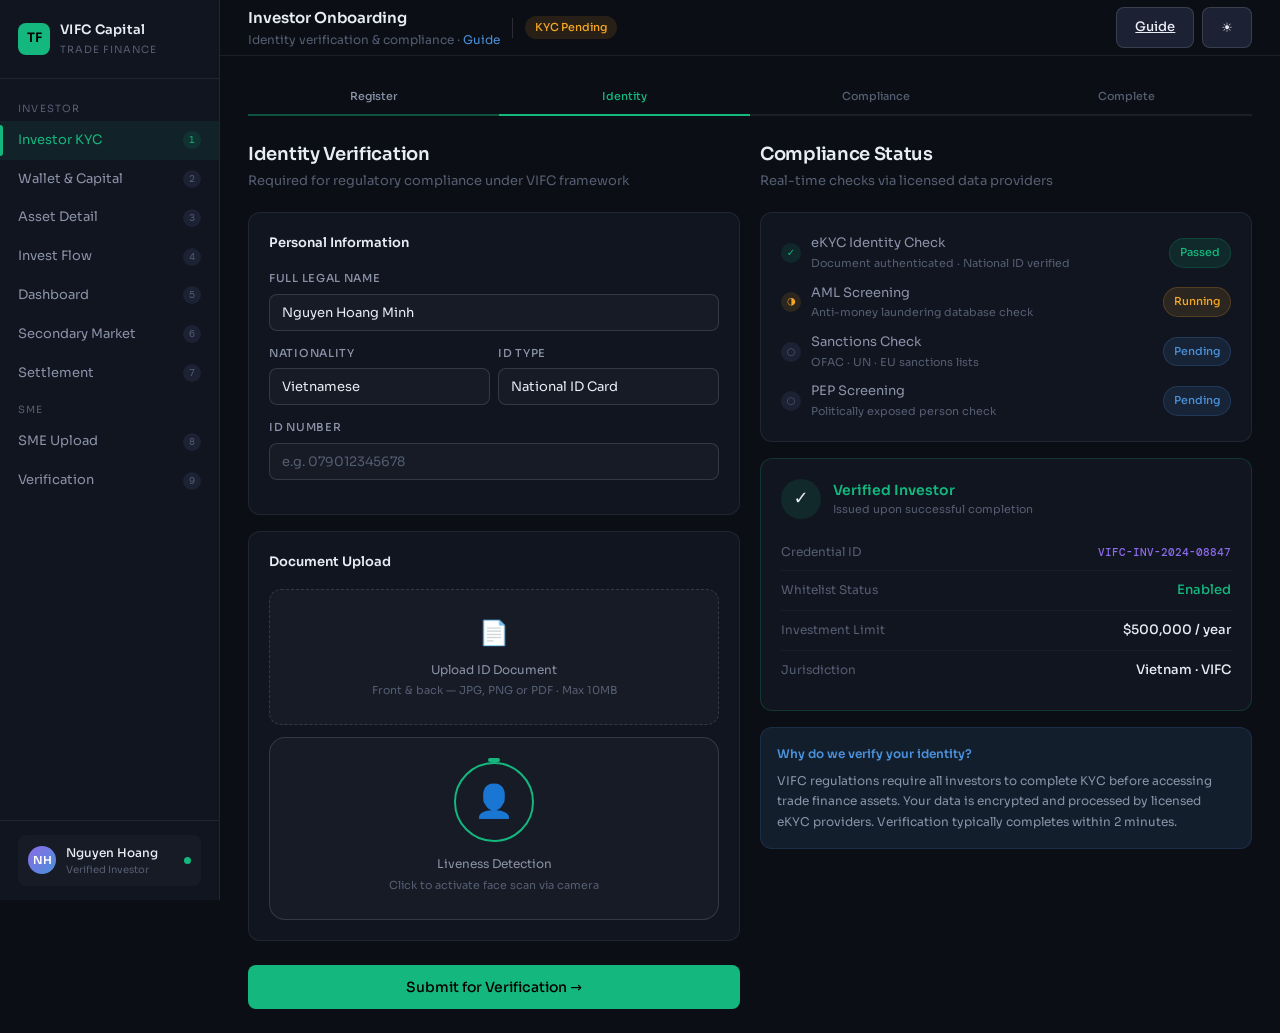
==== commit 1c8d1adc: "Refactor app.js for improved functionality and readability; add guide.html for platform instructions" ====
--- a/index.html
+++ b/index.html
@@ -24,215 +24,17 @@
         </div>
       </div>
       <div class="nav">
-        <div class="nav-section active" id="nav-section-investor">
-          <span class="nav-section-label">INVESTOR</span>
-        </div>
-        <div class="nav-item active" data-screen="onboarding">
-          <svg class="nav-icon" viewBox="0 0 16 16" fill="none">
-            <circle
-              cx="8"
-              cy="5"
-              r="3"
-              stroke="currentColor"
-              stroke-width="1.5"
-            />
-            <path
-              d="M2 13c0-2.8 2.7-5 6-5s6 2.2 6 5"
-              stroke="currentColor"
-              stroke-width="1.5"
-              stroke-linecap="round"
-            />
-          </svg>
-          Investor KYC
-          <span class="step-badge">1</span>
-        </div>
-        <div class="nav-item" data-screen="wallet">
-          <svg class="nav-icon" viewBox="0 0 16 16" fill="none">
-            <rect
-              x="1"
-              y="4"
-              width="14"
-              height="10"
-              rx="2"
-              stroke="currentColor"
-              stroke-width="1.5"
-            />
-            <path
-              d="M1 7h14M5 2h6"
-              stroke="currentColor"
-              stroke-width="1.5"
-              stroke-linecap="round"
-            />
-          </svg>
-          Wallet & Capital
-          <span class="step-badge">2</span>
-        </div>
-        <div class="nav-item" data-screen="asset">
-          <svg class="nav-icon" viewBox="0 0 16 16" fill="none">
-            <rect
-              x="1"
-              y="1"
-              width="6"
-              height="6"
-              rx="1.5"
-              stroke="currentColor"
-              stroke-width="1.5"
-            />
-            <rect
-              x="9"
-              y="1"
-              width="6"
-              height="6"
-              rx="1.5"
-              stroke="currentColor"
-              stroke-width="1.5"
-            />
-            <rect
-              x="1"
-              y="9"
-              width="6"
-              height="6"
-              rx="1.5"
-              stroke="currentColor"
-              stroke-width="1.5"
-            />
-            <rect
-              x="9"
-              y="9"
-              width="6"
-              height="6"
-              rx="1.5"
-              stroke="currentColor"
-              stroke-width="1.5"
-            />
-          </svg>
-          Asset Detail
-          <span class="step-badge">3</span>
-        </div>
-        <div class="nav-item" data-screen="invest">
-          <svg class="nav-icon" viewBox="0 0 16 16" fill="none">
-            <path
-              d="M2 12l4-4 3 3 5-7"
-              stroke="currentColor"
-              stroke-width="1.5"
-              stroke-linecap="round"
-              stroke-linejoin="round"
-            />
-          </svg>
-          Invest Flow
-          <span class="step-badge">4</span>
-        </div>
-        <div class="nav-item" data-screen="dashboard">
-          <svg class="nav-icon" viewBox="0 0 16 16" fill="none">
-            <rect
-              x="1"
-              y="8"
-              width="4"
-              height="7"
-              rx="1"
-              stroke="currentColor"
-              stroke-width="1.5"
-            />
-            <rect
-              x="6"
-              y="5"
-              width="4"
-              height="10"
-              rx="1"
-              stroke="currentColor"
-              stroke-width="1.5"
-            />
-            <rect
-              x="11"
-              y="1"
-              width="4"
-              height="14"
-              rx="1"
-              stroke="currentColor"
-              stroke-width="1.5"
-            />
-          </svg>
-          Dashboard
-          <span class="step-badge">5</span>
-        </div>
-        <div class="nav-item" data-screen="secondary">
-          <svg class="nav-icon" viewBox="0 0 16 16" fill="none">
-            <path
-              d="M2 8h12M10 4l4 4-4 4M6 4L2 8l4 4"
-              stroke="currentColor"
-              stroke-width="1.5"
-              stroke-linecap="round"
-              stroke-linejoin="round"
-            />
-          </svg>
-          Secondary Market
-          <span class="step-badge">6</span>
-        </div>
-        <div class="nav-item" data-screen="settlement">
-          <svg class="nav-icon" viewBox="0 0 16 16" fill="none">
-            <path
-              d="M8 1v6l3 3M15 8A7 7 0 112 8a7 7 0 0113 0z"
-              stroke="currentColor"
-              stroke-width="1.5"
-              stroke-linecap="round"
-            />
-          </svg>
-          Settlement
-          <span class="step-badge">7</span>
-        </div>
-        <div class="nav-item" data-screen="guide">
-          <svg class="nav-icon" viewBox="0 0 16 16" fill="none">
-            <circle cx="8" cy="8" r="6" stroke="currentColor" stroke-width="1.5"/>
-            <path d="M8 4v4M8 10h.01" stroke="currentColor" stroke-width="1.5" stroke-linecap="round"/>
-          </svg>
-          Guide
-        </div>
-        <div
-          class="nav-section inactive"
-          id="nav-section-sme"
-          style="margin-top: 12px"
-        >
-          <span class="nav-section-label">SME</span>
-        </div>
-        <div class="nav-item" data-screen="sme">
-          <svg class="nav-icon" viewBox="0 0 16 16" fill="none">
-            <path
-              d="M3 4h10M3 8h7M3 12h5"
-              stroke="currentColor"
-              stroke-width="1.5"
-              stroke-linecap="round"
-            />
-            <rect
-              x="1"
-              y="1"
-              width="14"
-              height="14"
-              rx="2"
-              stroke="currentColor"
-              stroke-width="1.5"
-            />
-          </svg>
-          SME Upload
-          <span class="step-badge">8</span>
-        </div>
-        <div class="nav-item" data-screen="verification">
-          <svg class="nav-icon" viewBox="0 0 16 16" fill="none">
-            <path
-              d="M8 1L2 4v5c0 3 2.7 5.5 6 6 3.3-.5 6-3 6-6V4L8 1z"
-              stroke="currentColor"
-              stroke-width="1.5"
-            />
-            <path
-              d="M5 8l2 2 4-4"
-              stroke="currentColor"
-              stroke-width="1.5"
-              stroke-linecap="round"
-              stroke-linejoin="round"
-            />
-          </svg>
-          Verification
-          <span class="step-badge">9</span>
-        </div>
+        <div class="nav-section">Investor</div>
+        <div class="nav-item active" data-screen="onboarding"><span>Investor KYC</span><span class="step-badge">1</span></div>
+        <div class="nav-item" data-screen="wallet"><span>Wallet & Capital</span><span class="step-badge">2</span></div>
+        <div class="nav-item" data-screen="asset"><span>Asset Detail</span><span class="step-badge">3</span></div>
+        <div class="nav-item" data-screen="invest"><span>Invest Flow</span><span class="step-badge">4</span></div>
+        <div class="nav-item" data-screen="dashboard"><span>Dashboard</span><span class="step-badge">5</span></div>
+        <div class="nav-item" data-screen="secondary"><span>Secondary Market</span><span class="step-badge">6</span></div>
+        <div class="nav-item" data-screen="settlement"><span>Settlement</span><span class="step-badge">7</span></div>
+        <div class="nav-section">SME</div>
+        <div class="nav-item" data-screen="sme"><span>SME Upload</span><span class="step-badge">8</span></div>
+        <div class="nav-item" data-screen="verification"><span>Verification</span><span class="step-badge">9</span></div>
       </div>
       <div class="sidebar-footer">
         <div class="user-pill">
@@ -255,16 +57,16 @@
         <div class="topbar">
           <div>
             <div class="topbar-title">Investor Onboarding</div>
-            <div class="topbar-sub">Identity verification & compliance</div>
+            <div class="topbar-sub">Identity verification & compliance · <a href="guide.html#how-to-invest" style="color: var(--blue); text-decoration: none;">Guide</a></div>
           </div>
           <div class="topbar-divider"></div>
           <span class="topbar-badge badge-warning">KYC Pending</span>
           <div class="topbar-actions">
-            <button class="btn btn-secondary" data-screen="guide">
-              Guide
-            </button>
+            <a class="btn btn-secondary" href="guide.html">Guide</a>
             <button
-              class="btn btn-secondary theme-toggle"
+              class="btn btn-secondary"
+              class="btn btn-secondary theme-toggle" data-action="toggle-theme"
+              
             >
               ☀️
             </button>
@@ -532,11 +334,11 @@
           <div class="topbar-divider"></div>
           <span class="topbar-badge badge-success">Wallet Active</span>
           <div class="topbar-actions">
-            <button class="btn btn-secondary" data-screen="guide">
-              Guide
-            </button>
+            <a class="btn btn-secondary" href="guide.html">Guide</a>
             <button
-              class="btn btn-secondary theme-toggle"
+              class="btn btn-secondary"
+              class="btn btn-secondary theme-toggle" data-action="toggle-theme"
+              
             >
               ☀️
             </button>
@@ -786,11 +588,11 @@
           <div class="topbar-divider"></div>
           <span class="topbar-badge badge-info">New Submission</span>
           <div class="topbar-actions">
-            <button class="btn btn-secondary" data-screen="guide">
-              Guide
-            </button>
+            <a class="btn btn-secondary" href="guide.html">Guide</a>
             <button
-              class="btn btn-secondary theme-toggle"
+              class="btn btn-secondary"
+              class="btn btn-secondary theme-toggle" data-action="toggle-theme"
+              
             >
               ☀️
             </button>
@@ -932,12 +734,6 @@
                       "
                       >Verified Buyer</span
                     >
-                    <span
-                      class="rating-badge rating-aaa"
-                      data-scroll-to="guide-terms"
-                      style="cursor: pointer"
-                      >AAA</span
-                    ><span class="rating-tooltip" onclick="showSection('guide'); setTimeout(()=>document.getElementById('key-terms').scrollIntoView({behavior:'smooth'}),100);" style="display:inline-flex; align-items:center; justify-content:center; width:14px; height:14px; border-radius:50%; background:rgba(255,255,255,0.15); font-size:9px; font-weight:700; cursor:pointer; margin-left:5px; vertical-align:middle;" title="What is this rating?">?</span>
                   </div>
                   <div class="stat-row" style="padding: 5px 0">
                     <span class="stat-key">Credit Rating</span>
@@ -992,151 +788,54 @@
       <div id="screen-verification" class="screen">
         <div class="topbar">
           <div>
-            <div class="topbar-title">Verification Status</div>
-            <div class="topbar-sub">INV-2024-00847 · Thanh Cong Textile → Walmart Inc. · $125,000</div>
+            <div class="topbar-title">Verification Command Center</div>
+            <div class="topbar-sub">Institutional-grade deal verification and risk transparency</div>
           </div>
           <div class="topbar-divider"></div>
-          <span class="topbar-badge badge-success">3/4 Verified</span>
+          <span class="topbar-badge badge-warning">3/4 Mandatory Checks Confirmed</span>
           <div class="topbar-actions">
-            <button class="btn btn-secondary" data-screen="guide">
-              Guide
-            </button>
-            <button
-              class="btn btn-secondary theme-toggle"
-            >
-              ☀️
-            </button>
+            <a class="btn btn-secondary" href="guide.html#stakeholder-flow">Guide</a>
+            <button class="btn btn-secondary theme-toggle" data-action="toggle-theme">☀️</button>
           </div>
         </div>
         <div class="content">
           <div class="grid-2 gap-20">
-            <!-- Left Column: Verification Status + Checklist -->
             <div>
-              <h4 style="font-size:13px; font-weight:600; margin-bottom:12px; color:var(--text-secondary,#a0aec0); text-transform:uppercase; letter-spacing:.05em;">Verification Status</h4>
-
-              <!-- 4 status cards -->
-              <div style="display:grid; grid-template-columns:1fr 1fr; gap:10px; margin-bottom:20px;">
-                <div style="padding:12px; border-radius:8px; background:var(--bg-tertiary,#2d3748); border-left:3px solid #48bb78;">
-                  <div style="font-size:12px; font-weight:600;">✓ Shipment</div>
-                  <div style="font-size:11px; color:#a0aec0; margin-top:4px;">DHL Express · Mar 2, 2027</div>
-                </div>
-                <div style="padding:12px; border-radius:8px; background:var(--bg-tertiary,#2d3748); border-left:3px solid #48bb78;">
-                  <div style="font-size:12px; font-weight:600;">✓ Customs</div>
-                  <div style="font-size:11px; color:#a0aec0; margin-top:4px;">HCMC Port · Mar 3, 2027</div>
-                </div>
-                <div style="padding:12px; border-radius:8px; background:var(--bg-tertiary,#2d3748); border-left:3px solid #48bb78;">
-                  <div style="font-size:12px; font-weight:600;">✓ Invoice</div>
-                  <div style="font-size:11px; color:#a0aec0; margin-top:4px;">Cross-matched · Mar 4, 2027</div>
-                </div>
-                <div style="padding:12px; border-radius:8px; background:var(--bg-tertiary,#2d3748); border-left:3px solid #ecc94b;">
-                  <div style="font-size:12px; font-weight:600; color:#ecc94b;">⏳ Insurance</div>
-                  <div style="font-size:11px; color:#a0aec0; margin-top:4px;">Euler Hermes · Pending</div>
-                </div>
-              </div>
-
-              <h4 style="font-size:13px; font-weight:600; margin-bottom:10px; color:var(--text-secondary,#a0aec0); text-transform:uppercase; letter-spacing:.05em;">Document Checklist</h4>
-              <div style="display:flex; flex-direction:column; gap:8px;">
-                <div style="display:flex; justify-content:space-between; font-size:12px; padding:8px 0; border-bottom:1px solid rgba(255,255,255,0.06);">
-                  <span>✓ Bill of Lading</span><span style="color:#a0aec0;">DHL · Mar 2, 2027</span>
-                </div>
-                <div style="display:flex; justify-content:space-between; font-size:12px; padding:8px 0; border-bottom:1px solid rgba(255,255,255,0.06);">
-                  <span>✓ Customs Declaration</span><span style="color:#a0aec0;">Vietnam Customs · Mar 3, 2027</span>
-                </div>
-                <div style="display:flex; justify-content:space-between; font-size:12px; padding:8px 0; border-bottom:1px solid rgba(255,255,255,0.06);">
-                  <span>✓ Purchase Order Match</span><span style="color:#a0aec0;">Dun & Bradstreet · Mar 4, 2027</span>
-                </div>
-                <div style="display:flex; justify-content:space-between; font-size:12px; padding:8px 0; border-bottom:1px solid rgba(255,255,255,0.06);">
-                  <span>✓ Invoice OCR Validated</span><span style="color:#a0aec0;">VIFC System · Mar 4, 2027</span>
-                </div>
-                <div style="display:flex; justify-content:space-between; font-size:12px; padding:8px 0;">
-                  <span style="color:#ecc94b;">⏳ Trade Credit Insurance</span><span style="color:#a0aec0;">Euler Hermes · Pending</span>
-                </div>
-              </div>
-            </div>
-
-            <!-- Right Column: Risk Impact + Timeline -->
+              <div class="card mb-16">
+                <div class="card-header"><div class="card-label">Deal Identity</div></div>
+                <div class="stat-row"><span class="stat-key">SME</span><span class="stat-val">Thanh Cong Textile JSC</span></div>
+                <div class="stat-row"><span class="stat-key">Buyer</span><span class="stat-val">Walmart Inc. (AAA <a href="guide.html#key-terms" style="color:var(--blue);text-decoration:none;">?</a>)</span></div>
+                <div class="stat-row"><span class="stat-key">Invoice</span><span class="stat-val">INV-2027-00847</span></div>
+                <div class="stat-row"><span class="stat-key">Amount</span><span class="stat-val" style="font-family:var(--mono)">$125,000</span></div>
+              </div>
+              <div class="card mb-16">
+                <div class="card-label" style="margin-bottom:10px">Mandatory Verification Checklist</div>
+                <div class="check-list">
+                  <div class="check-item"><div class="check-icon check-pass">✓</div><div><div class="check-text">Shipment Confirmed</div><div class="check-sub">Source: DHL API · Actor: Logistics Oracle</div></div><span style="margin-left:auto;color:var(--text3);font-size:11px">Apr 08, 2027</span></div>
+                  <div class="check-item"><div class="check-icon check-pass">✓</div><div><div class="check-text">Customs Cleared</div><div class="check-sub">Source: Vietnam Customs · Actor: Customs Validator</div></div><span style="margin-left:auto;color:var(--text3);font-size:11px">Apr 09, 2027</span></div>
+                  <div class="check-item"><div class="check-icon check-pass">✓</div><div><div class="check-text">Invoice Matched</div><div class="check-sub">Source: Buyer PO Registry · Actor: Reconciliation Engine</div></div><span style="margin-left:auto;color:var(--text3);font-size:11px">Apr 10, 2027</span></div>
+                  <div class="check-item"><div class="check-icon check-spin">◐</div><div><div class="check-text">Insurance Endorsement</div><div class="check-sub">Source: Euler Hermes · Actor: Insurance Gateway</div></div><span style="margin-left:auto;color:var(--amber);font-size:11px">Pending Apr 11, 2027</span></div>
+                </div>
+              </div>
+            </div>
             <div>
-              <h4 style="font-size:13px; font-weight:600; margin-bottom:12px; color:var(--text-secondary,#a0aec0); text-transform:uppercase; letter-spacing:.05em;">Risk Impact on Your Investment</h4>
-
-              <div style="display:flex; flex-direction:column; gap:8px; margin-bottom:16px;">
-                <div style="padding:12px; border-radius:8px; background:var(--bg-tertiary,#2d3748);">
-                  <div style="display:flex; justify-content:space-between; font-size:12px;">
-                    <span>Buyer Default Risk</span><span style="color:#48bb78; font-weight:600;">0.3%</span>
-                  </div>
-                  <div style="font-size:11px; color:#a0aec0; margin-top:4px;">On $5,000 invested → potential loss of ~$15</div>
-                </div>
-                <div style="padding:12px; border-radius:8px; background:var(--bg-tertiary,#2d3748);">
-                  <div style="display:flex; justify-content:space-between; font-size:12px;">
-                    <span>Payment Delay Risk</span><span style="color:#ecc94b; font-weight:600;">4.2%</span>
-                  </div>
-                  <div style="font-size:11px; color:#a0aec0; margin-top:4px;">Expected delay: ~4 days past Day 90 if triggered</div>
-                </div>
-                <div style="padding:12px; border-radius:8px; background:var(--bg-tertiary,#2d3748);">
-                  <div style="display:flex; justify-content:space-between; font-size:12px;">
-                    <span>Document Fraud Risk</span><span style="color:#48bb78; font-weight:600;">0.8%</span>
-                  </div>
-                  <div style="font-size:11px; color:#a0aec0; margin-top:4px;">Mitigated by 4-source cross-verification</div>
-                </div>
-              </div>
-
-              <!-- Impact summary boxes -->
-              <div style="display:grid; grid-template-columns:1fr 1fr; gap:10px; margin-bottom:20px;">
-                <div style="padding:12px; border-radius:8px; background:var(--bg-tertiary,#2d3748); text-align:center;">
-                  <div style="font-size:11px; color:#a0aec0; margin-bottom:4px;">Return Impact</div>
-                  <div style="font-size:14px; font-weight:700; color:#48bb78;">–$15 worst case</div>
-                  <div style="font-size:10px; color:#a0aec0;">on $5,000 principal</div>
-                </div>
-                <div style="padding:12px; border-radius:8px; background:var(--bg-tertiary,#2d3748); text-align:center;">
-                  <div style="font-size:11px; color:#a0aec0; margin-bottom:4px;">Portfolio Effect</div>
-                  <div style="font-size:14px; font-weight:700; color:#ecc94b;">&lt;0.03% impact</div>
-                  <div style="font-size:10px; color:#a0aec0;">if holding 8+ deals</div>
-                </div>
-              </div>
-
-              <h4 style="font-size:13px; font-weight:600; margin-bottom:12px; color:var(--text-secondary,#a0aec0); text-transform:uppercase; letter-spacing:.05em;">Timeline</h4>
-              <div style="display:flex; flex-direction:column; gap:0;">
-                <div style="display:flex; gap:12px; padding-bottom:14px; border-left:2px solid #48bb78; margin-left:6px; padding-left:16px; position:relative;">
-                  <div style="position:absolute; left:-5px; top:0; width:8px; height:8px; border-radius:50%; background:#48bb78;"></div>
-                  <div>
-                    <div style="font-size:12px; font-weight:600;">Invoice Uploaded</div>
-                    <div style="font-size:11px; color:#a0aec0;">SME (Thanh Cong Textile) · Mar 1, 2027</div>
-                  </div>
-                </div>
-                <div style="display:flex; gap:12px; padding-bottom:14px; border-left:2px solid #48bb78; margin-left:6px; padding-left:16px; position:relative;">
-                  <div style="position:absolute; left:-5px; top:0; width:8px; height:8px; border-radius:50%; background:#48bb78;"></div>
-                  <div>
-                    <div style="font-size:12px; font-weight:600;">Shipment Confirmed</div>
-                    <div style="font-size:11px; color:#a0aec0;">DHL Express · Mar 2, 2027</div>
-                  </div>
-                </div>
-                <div style="display:flex; gap:12px; padding-bottom:14px; border-left:2px solid #48bb78; margin-left:6px; padding-left:16px; position:relative;">
-                  <div style="position:absolute; left:-5px; top:0; width:8px; height:8px; border-radius:50%; background:#48bb78;"></div>
-                  <div>
-                    <div style="font-size:12px; font-weight:600;">Customs Cleared</div>
-                    <div style="font-size:11px; color:#a0aec0;">Vietnam Customs · Mar 3, 2027</div>
-                  </div>
-                </div>
-                <div style="display:flex; gap:12px; padding-bottom:14px; border-left:2px solid #48bb78; margin-left:6px; padding-left:16px; position:relative;">
-                  <div style="position:absolute; left:-5px; top:0; width:8px; height:8px; border-radius:50%; background:#48bb78;"></div>
-                  <div>
-                    <div style="font-size:12px; font-weight:600;">Invoice Validated &amp; Listed</div>
-                    <div style="font-size:11px; color:#a0aec0;">VIFC System · Mar 4, 2027</div>
-                  </div>
-                </div>
-                <div style="display:flex; gap:12px; padding-bottom:14px; border-left:2px solid #ecc94b; margin-left:6px; padding-left:16px; position:relative;">
-                  <div style="position:absolute; left:-5px; top:0; width:8px; height:8px; border-radius:50%; background:#ecc94b;"></div>
-                  <div>
-                    <div style="font-size:12px; font-weight:600; color:#ecc94b;">Insurance Confirmation</div>
-                    <div style="font-size:11px; color:#a0aec0;">Euler Hermes · Expected Mar 6, 2027</div>
-                  </div>
-                </div>
-                <div style="display:flex; margin-left:6px; padding-left:16px; position:relative;">
-                  <div style="position:absolute; left:-5px; top:0; width:8px; height:8px; border-radius:50%; background:#4a5568;"></div>
-                  <div>
-                    <div style="font-size:12px; font-weight:600; color:#4a5568;">Buyer Payment (Maturity)</div>
-                    <div style="font-size:11px; color:#a0aec0;">Walmart Inc. · Jun 2, 2027 (Day 90)</div>
-                  </div>
-                </div>
+              <div class="card mb-16">
+                <div class="card-label" style="margin-bottom:10px">Timeline (Actor · Action · Date)</div>
+                <div class="check-list">
+                  <div class="check-item"><div class="check-icon check-pass">✓</div><div><div class="check-text">SME uploaded invoice package</div><div class="check-sub">Actor: Thanh Cong Ops</div></div><span style="margin-left:auto;color:var(--text3);font-size:11px">Apr 07, 2027</span></div>
+                  <div class="check-item"><div class="check-icon check-pass">✓</div><div><div class="check-text">Logistics delivery proof synced</div><div class="check-sub">Actor: DHL Oracle</div></div><span style="margin-left:auto;color:var(--text3);font-size:11px">Apr 08, 2027</span></div>
+                  <div class="check-item"><div class="check-icon check-pass">✓</div><div><div class="check-text">Customs declaration validated</div><div class="check-sub">Actor: Customs Node</div></div><span style="margin-left:auto;color:var(--text3);font-size:11px">Apr 09, 2027</span></div>
+                  <div class="check-item"><div class="check-icon check-spin">◐</div><div><div class="check-text">Insurance certificate finalization</div><div class="check-sub">Actor: Euler Hermes Gateway</div></div><span style="margin-left:auto;color:var(--amber);font-size:11px">ETA Apr 11, 2027</span></div>
+                </div>
+              </div>
+              <div class="card">
+                <div class="card-label" style="margin-bottom:10px">Risk & Portfolio Impact</div>
+                <div class="stat-row"><span class="stat-key">Base deal return (90d)</span><span class="stat-val green">+$5,000 on $120,000 allocation</span></div>
+                <div class="stat-row"><span class="stat-key">If 7-day payment delay</span><span class="stat-val" style="color:var(--amber)">Estimated carry impact: -$410</span></div>
+                <div class="stat-row"><span class="stat-key">If insurance missing</span><span class="stat-val" style="color:var(--red)">Expected loss-at-risk: $2,250</span></div>
+                <hr class="divider" />
+                <div class="stat-row"><span class="stat-key">Portfolio liquidity impact</span><span class="stat-val">-1.8% short-term liquidity</span></div>
+                <div class="stat-row"><span class="stat-key">Portfolio return impact</span><span class="stat-val green">+0.42% if on-time settlement</span></div>
               </div>
             </div>
           </div>
@@ -1144,7 +843,7 @@
       </div>
 
       <!-- ───────────────────────────────────────────── -->
-      <!-- SCREEN 5: ASSET DETAIL                       -->
+<!-- SCREEN 5: ASSET DETAIL                       -->
       <!-- ───────────────────────────────────────────── -->
       <div id="screen-asset" class="screen">
         <div class="topbar">
@@ -1157,11 +856,11 @@
           <div class="topbar-divider"></div>
           <span class="topbar-badge badge-success">Available</span>
           <div class="topbar-actions">
-            <button class="btn btn-secondary" data-screen="guide">
-              Guide
-            </button>
+            <a class="btn btn-secondary" href="guide.html">Guide</a>
             <button
-              class="btn btn-secondary theme-toggle"
+              class="btn btn-secondary"
+              class="btn btn-secondary theme-toggle" data-action="toggle-theme"
+              
             >
               ☀️
             </button>
@@ -1233,7 +932,7 @@
                         margin-top: 4px;
                       "
                     >
-                      Buyer Credit Rating
+                      Buyer Credit Rating <a href="guide.html#key-terms" style="color: var(--blue); text-decoration: none; margin-left: 6px;">?</a>
                     </div>
                   </div>
                 </div>
@@ -1246,7 +945,7 @@
                       border-radius: var(--r);
                     "
                   >
-                    <div class="yield-num">~17%</div>
+                    <div class="yield-num">12%</div>
                     <div class="yield-label">Annual Yield</div>
                   </div>
                   <div
@@ -1330,17 +1029,17 @@
                     <div class="ph-val">$100.00</div>
                   </div>
                   <div class="ph-arr">→</div>
-                   <div
-                     class="price-highlight"
-                     style="
-                       flex: 1;
-                       border: 1px solid var(--border);
-                       border-radius: var(--r);
-                     "
-                   >
-                     <div class="ph-face">Purchase Price</div>
-                     <div class="ph-val">$96.00</div>
-                   </div>
+                  <div
+                    class="price-highlight"
+                    style="
+                      flex: 1;
+                      border: 1px solid var(--border);
+                      border-radius: var(--r);
+                    "
+                  >
+                    <div class="ph-face">Purchase Price</div>
+                    <div class="ph-val">$96.00</div>
+                  </div>
                   <div class="ph-arr">→</div>
                   <div
                     class="price-highlight"
@@ -1358,9 +1057,8 @@
                 <div class="alert alert-success" style="margin-bottom: 0">
                   <span>✓</span>
                   <span
-                    ><strong>~4.2% return over 90 days (~17% p.a.)</strong> — No
-                    hidden fees. No carry charges. Fixed return at
-                    maturity.</span
+                    ><strong>4.2% return over 90 days</strong> — No hidden fees.
+                    No carry charges. Fixed return at maturity.</span
                   >
                 </div>
               </div>
@@ -1448,7 +1146,15 @@
                     ><span class="stat-val">23 deals · 100%</span>
                   </div>
                 </div>
-                <div class="card">
+                </div>
+              <div class="card mb-16">
+                <div class="card-label" style="margin-bottom: 10px">Historical Performance</div>
+                <div class="stat-row"><span class="stat-key">Completed Deals</span><span class="stat-val">23</span></div>
+                <div class="stat-row"><span class="stat-key">Average Settlement Delay</span><span class="stat-val green">1.2 days</span></div>
+                <div class="stat-row"><span class="stat-key">Default Incidents</span><span class="stat-val green">0</span></div>
+                <div class="stat-row"><span class="stat-key">Investor Net Return</span><span class="stat-val green">+16.4% annualized</span></div>
+              </div>
+              <div class="card">
                   <div class="card-label" style="margin-bottom: 10px">
                     Buyer Profile
                   </div>
@@ -1462,12 +1168,7 @@
                   </div>
                   <div class="stat-row">
                     <span class="stat-key">Credit Rating</span
-                     ><span
-                       class="rating-badge rating-aaa"
-                       data-scroll-to="guide-terms"
-                       style="cursor: pointer"
-                       >AAA</span
-                     ><span class="rating-tooltip" onclick="showSection('guide'); setTimeout(()=>document.getElementById('key-terms').scrollIntoView({behavior:'smooth'}),100);" style="display:inline-flex; align-items:center; justify-content:center; width:14px; height:14px; border-radius:50%; background:rgba(255,255,255,0.15); font-size:9px; font-weight:700; cursor:pointer; margin-left:5px; vertical-align:middle;" title="What is this rating?">?</span>
+                    ><span class="rating-badge rating-aaa">AAA</span> <a href="guide.html#key-terms" style="color: var(--blue); text-decoration: none;">?</a>
                   </div>
                   <div class="stat-row">
                     <span class="stat-key">On-time Payment</span
@@ -1482,44 +1183,6 @@
                     ><span class="stat-val blue">7 years</span>
                   </div>
                 </div>
-              </div>
-
-              <!-- Historical Performance -->
-              <div class="card mb-16">
-                <div class="card-label" style="margin-bottom: 12px">
-                  Historical Performance
-                </div>
-                <div style="display: flex; gap: 24px; margin-bottom: 12px;">
-                  <div style="text-align: center;">
-                    <div style="font-size: 20px; font-weight: 700; color: #48bb78;">100%</div>
-                    <div style="font-size: 11px; color: var(--text-secondary, #a0aec0);">On-time repayment</div>
-                  </div>
-                  <div style="text-align: center;">
-                    <div style="font-size: 20px; font-weight: 700; color: #48bb78;">23</div>
-                    <div style="font-size: 11px; color: var(--text-secondary, #a0aec0);">Deals completed</div>
-                  </div>
-                  <div style="text-align: center;">
-                    <div style="font-size: 20px; font-weight: 700;">~16.8%</div>
-                    <div style="font-size: 11px; color: var(--text-secondary, #a0aec0);">Avg annual yield</div>
-                  </div>
-                </div>
-                <!-- Inline SVG sparkline chart — 6 past deals, yield trend -->
-                <svg viewBox="0 0 280 60" xmlns="http://www.w3.org/2000/svg" style="width:100%;height:60px;">
-                  <polyline points="0,50 56,42 112,38 168,30 224,20 280,10"
-                    fill="none" stroke="#48bb78" stroke-width="2" />
-                  <polyline points="0,50 56,42 112,38 168,30 224,20 280,10 280,60 0,60"
-                    fill="#48bb78" fill-opacity="0.1" stroke="none" />
-                  <!-- X-axis labels -->
-                  <text x="0"   y="58" font-size="9" fill="#a0aec0">D1</text>
-                  <text x="50"  y="58" font-size="9" fill="#a0aec0">D2</text>
-                  <text x="106" y="58" font-size="9" fill="#a0aec0">D3</text>
-                  <text x="162" y="58" font-size="9" fill="#a0aec0">D4</text>
-                  <text x="218" y="58" font-size="9" fill="#a0aec0">D5</text>
-                  <text x="268" y="58" font-size="9" fill="#a0aec0">D6</text>
-                </svg>
-                <p style="font-size: 11px; color: var(--text-secondary, #a0aec0); margin-top: 4px;">
-                  Yield trend across last 6 deals · All settled on time
-                </p>
               </div>
 
               <!-- Capital Flow Diagram -->
@@ -1527,6 +1190,10 @@
                 <div class="card-label" style="margin-bottom: 14px">
                   Capital Flow & Timeline
                 </div>
+                <div class="alert alert-success" style="margin-bottom: 12px">
+                  <span>Progress: 65% - Waiting for buyer payment (Day 90)</span>
+                </div>
+                <div class="risk-bar-wrap" style="margin-bottom: 14px"><div class="risk-bar risk-low" style="width: 65%"></div></div>
                 <div
                   style="
                     display: flex;
@@ -1667,55 +1334,6 @@
                       Day 90
                     </div>
                   </div>
-                </div>
-                <!-- Progress Bar -->
-                <div
-                  style="
-                    margin-top: 16px;
-                    padding-top: 16px;
-                    border-top: 1px solid var(--border);
-                  "
-                >
-                  <div
-                    style="
-                      display: flex;
-                      justify-content: space-between;
-                      font-size: 12px;
-                      margin-bottom: 6px;
-                    "
-                  >
-                    <span style="color: var(--text2)"
-                      >Progress: 65% – Waiting for buyer payment</span
-                    >
-                    <span style="color: var(--amber); font-weight: 500"
-                      >Day 90</span
-                    >
-                  </div>
-                  <div class="progress-wrap">
-                    <div class="progress-fill" style="width: 65%"></div>
-                  </div>
-                  <div
-                    style="
-                      display: flex;
-                      justify-content: space-between;
-                      font-size: 10px;
-                      color: var(--text3);
-                      margin-top: 4px;
-                    "
-                  >
-                    <span>Day 0</span>
-                    <span>Day 45</span>
-                    <span>Day 90</span>
-                  </div>
-                </div>
-              </div>
-
-              <div class="progress-block" style="margin-top: 16px;">
-                <p style="font-size: 13px; color: var(--text-secondary, #a0aec0); margin-bottom: 8px;">
-                  Progress: 65% – Waiting for buyer payment (Day 90)
-                </p>
-                <div style="width: 100%; height: 8px; background: var(--bg-tertiary, #2d3748); border-radius: 4px; overflow: hidden;">
-                  <div style="width: 65%; height: 100%; background: #48bb78; border-radius: 4px;"></div>
                 </div>
               </div>
 
@@ -1771,14 +1389,14 @@
                   <span class="stat-key">Asset Type</span
                   ><span class="stat-val">Trade Receivable</span>
                 </div>
-                 <div class="stat-row">
-                   <span class="stat-key">Annual Yield</span
-                   ><span
-                     class="stat-val green"
-                     style="font-family: var(--mono); font-size: 15px"
-                     >~17.0%</span
-                   >
-                 </div>
+                <div class="stat-row">
+                  <span class="stat-key">Annual Yield</span
+                  ><span
+                    class="stat-val green"
+                    style="font-family: var(--mono); font-size: 15px"
+                    >12.0%</span
+                  >
+                </div>
                 <div class="stat-row">
                   <span class="stat-key">Tenor</span
                   ><span class="stat-val amber">90 days</span>
@@ -1826,7 +1444,7 @@
                 </div>
                 <button
                   class="btn btn-primary btn-full btn-lg"
-                  data-screen="invest"
+                  data-screen-jump="invest"
                 >
                   Invest in This Asset →
                 </button>
@@ -1855,17 +1473,17 @@
           <div>
             <div class="topbar-title">Invest</div>
             <div class="topbar-sub">
-              Walmart Inc. · 90-day receivable · 12% p.a.
+              Walmart Inc. · 90-day receivable · ~17% p.a. · <a href="guide.html#how-to-invest" style="color: var(--blue); text-decoration: none;">Guide</a>
             </div>
           </div>
           <div class="topbar-divider"></div>
           <span class="topbar-badge badge-success">Asset Available</span>
           <div class="topbar-actions">
-            <button class="btn btn-secondary" data-screen="guide">
-              Guide
-            </button>
+            <a class="btn btn-secondary" href="guide.html">Guide</a>
             <button
-              class="btn btn-secondary theme-toggle"
+              class="btn btn-secondary"
+              class="btn btn-secondary theme-toggle" data-action="toggle-theme"
+              
             >
               ☀️
             </button>
@@ -1908,41 +1526,42 @@
                   padding: 14px 12px 14px 28px;
                   font-family: var(--mono);
                 "
+                data-role="invest-input"
               />
             </div>
             <div style="display: flex; gap: 6px">
               <button
-                class="btn btn-secondary amount-btn"
+                class="btn btn-secondary"
                 style="font-size: 11px; padding: 5px 10px"
-                data-amount="500"
+                data-invest-quick="500"
               >
                 $500
               </button>
               <button
-                class="btn btn-secondary amount-btn"
+                class="btn btn-secondary"
                 style="font-size: 11px; padding: 5px 10px"
-                data-amount="1000"
+                data-invest-quick="1000"
               >
                 $1K
               </button>
               <button
-                class="btn btn-secondary amount-btn"
+                class="btn btn-secondary"
                 style="font-size: 11px; padding: 5px 10px"
-                data-amount="5000"
+                data-invest-quick="5000"
               >
                 $5K
               </button>
               <button
-                class="btn btn-secondary amount-btn"
+                class="btn btn-secondary"
                 style="font-size: 11px; padding: 5px 10px"
-                data-amount="10000"
+                data-invest-quick="10000"
               >
                 $10K
               </button>
               <button
-                class="btn btn-secondary amount-btn"
+                class="btn btn-secondary"
                 style="font-size: 11px; padding: 5px 10px; margin-left: auto"
-                data-amount="24850"
+                data-invest-quick="24850"
               >
                 Max
               </button>
@@ -1974,7 +1593,7 @@
                 <div style="font-size: 11px; color: var(--text3)">
                   You receive
                 </div>
-                 <div class="invest-return" id="preview-return">$5,208.33</div>
+                <div class="invest-return" id="preview-return">$5,200.00</div>
               </div>
             </div>
             <div
@@ -1988,29 +1607,29 @@
             >
               <div style="text-align: center">
                 <div style="color: var(--text3)">Return</div>
-                   <div
-                     style="
-                       color: var(--teal);
-                       font-weight: 600;
-                       font-family: var(--mono);
-                     "
-                     id="preview-gain"
-                   >
-                     +$208.33
-                   </div>
+                <div
+                  style="
+                    color: var(--teal);
+                    font-weight: 600;
+                    font-family: var(--mono);
+                  "
+                  id="preview-gain"
+                >
+                  +$200.00
+                </div>
               </div>
               <div style="text-align: center">
                 <div style="color: var(--text3)">Tokens Issued</div>
-                   <div
-                     style="
-                       color: var(--purple);
-                       font-weight: 600;
-                       font-family: var(--mono);
-                     "
-                     id="preview-tokens"
-                   >
-                     ~52
-                   </div>
+                <div
+                  style="
+                    color: var(--purple);
+                    font-weight: 600;
+                    font-family: var(--mono);
+                  "
+                  id="preview-tokens"
+                >
+                  50
+                </div>
               </div>
               <div style="text-align: center">
                 <div style="color: var(--text3)">Maturity</div>
@@ -2035,16 +1654,16 @@
               <span class="stat-key">Token Standard</span>
               <span class="token-pill">ERC-1400</span>
             </div>
-             <div class="stat-row">
-               <span class="stat-key">Token Price</span>
-               <span class="stat-val" style="font-family: var(--mono)"
-                 >$96.00 / token</span
-               >
-             </div>
-             <div class="stat-row">
-               <span class="stat-key">Tokens Issued</span>
-               <span class="stat-val" id="token-display">~52 tokens</span>
-             </div>
+            <div class="stat-row">
+              <span class="stat-key">Token Price</span>
+              <span class="stat-val" style="font-family: var(--mono)"
+                >$96.00 / token</span
+              >
+            </div>
+            <div class="stat-row">
+              <span class="stat-key">Tokens Issued</span>
+              <span class="stat-val" id="token-display">52 tokens</span>
+            </div>
             <div class="stat-row">
               <span class="stat-key">Face Value / Token</span>
               <span class="stat-val" style="font-family: var(--mono)"
@@ -2076,838 +1695,45 @@
       <!-- ───────────────────────────────────────────── -->
       <div id="screen-dashboard" class="screen">
         <div class="topbar">
-          <div>
-            <div class="topbar-title">Portfolio Dashboard</div>
-            <div class="topbar-sub">Nguyen Hoang · Verified Investor</div>
-          </div>
+          <div><div class="topbar-title">Portfolio Dashboard</div><div class="topbar-sub">Nguyen Hoang · Verified Investor</div></div>
           <div class="topbar-divider"></div>
           <span class="topbar-badge badge-success">All Systems Normal</span>
           <div class="topbar-actions">
-            <button class="btn btn-secondary" data-screen="guide">
-              Guide
-            </button>
-            <button
-              class="btn btn-secondary theme-toggle"
-            >
-              ☀️
-            </button>
-            <button class="btn btn-primary btn-secondary">
-              + New Investment
-            </button>
+            <a class="btn btn-secondary" href="guide.html#how-to-invest">Guide</a>
+            <button class="btn btn-secondary theme-toggle" data-action="toggle-theme">☀️</button>
           </div>
         </div>
         <div class="content">
-          <!-- Overview Stats -->
-          <div class="grid-4 mb-20">
-            <div class="card card-sm">
-              <div class="card-title">Total Invested</div>
-              <div class="card-value" style="font-size: 22px">$48,200</div>
-              <div class="card-sub" style="color: var(--teal)">
-                +$3,200 this month
-              </div>
-            </div>
-            <div class="card card-sm">
-              <div class="card-title">Active Deals</div>
-              <div class="card-value" style="font-size: 22px">7</div>
-              <div class="card-sub">3 maturing this month</div>
-            </div>
-            <div class="card card-sm">
-              <div class="card-title">Expected Return</div>
-              <div
-                class="card-value"
-                style="font-size: 22px; color: var(--teal)"
-              >
-                $5,784
-              </div>
-              <div class="card-sub">Avg 12.0% p.a.</div>
-            </div>
-            <div class="card card-sm">
-              <div class="card-title">Cash Available</div>
-              <div class="card-value" style="font-size: 22px">$24,850</div>
-              <div class="card-sub">Ready to deploy</div>
-            </div>
-          </div>
-
           <div class="grid-2 gap-20">
-            <!-- Active Deals Table -->
+            <div class="card">
+              <div class="card-header"><div class="card-label">Active Investments</div><button class="btn btn-secondary" style="padding:4px 10px;font-size:11px">View All</button></div>
+              <table class="data-table"><thead><tr><th>Buyer</th><th>SME</th><th>Yield</th><th>Invested</th><th>Return</th><th>Maturity</th><th>Status</th></tr></thead><tbody>
+                <tr><td>Walmart Inc.</td><td>Thanh Cong</td><td style="color:var(--teal)">17.0%</td><td>$5,000</td><td style="color:var(--teal)">+$200</td><td>Jul 30, 2027</td><td><span class="verify-badge vb-green">Active</span></td></tr>
+                <tr><td>H&M Group</td><td>Viet Tien</td><td style="color:var(--teal)">16.2%</td><td>$8,000</td><td style="color:var(--teal)">+$320</td><td>Jun 15, 2027</td><td><span class="verify-badge vb-amber">Maturing</span></td></tr>
+                <tr><td>IKEA</td><td>An Phu Furni</td><td style="color:var(--teal)">15.4%</td><td>$12,000</td><td style="color:var(--teal)">+$480</td><td>Aug 14, 2027</td><td><span class="verify-badge vb-green">Active</span></td></tr>
+                <tr><td>Samsung</td><td>Saigon Elec</td><td style="color:var(--teal)">18.1%</td><td>$7,500</td><td style="color:var(--teal)">+$301</td><td>Sep 05, 2027</td><td><span class="verify-badge vb-green">Active</span></td></tr>
+                <tr><td>Carrefour</td><td>Mekong Foods</td><td style="color:var(--amber)">13.0%</td><td>$6,200</td><td style="color:var(--amber)">+$202</td><td>Jun 28, 2027</td><td><span class="verify-badge vb-amber">Review</span></td></tr>
+                <tr><td>Costco</td><td>Blue Ocean</td><td style="color:var(--teal)">16.7%</td><td>$4,400</td><td style="color:var(--teal)">+$176</td><td>Jul 22, 2027</td><td><span class="verify-badge vb-green">Active</span></td></tr>
+              </tbody></table>
+            </div>
             <div>
+              <div class="card mb-16">
+                <div class="card-header"><div class="card-label">Upcoming Cash Flows</div><button class="btn btn-secondary" style="padding:4px 10px;font-size:11px">View All</button></div>
+                <div class="check-list">
+                  <div class="check-item"><div><div class="check-text">H&M Group</div><div class="check-sub">Jun 15, 2027</div></div><div class="invest-return">$8,320</div></div>
+                  <div class="check-item"><div><div class="check-text">Carrefour</div><div class="check-sub">Jun 28, 2027</div></div><div class="invest-return">$6,402</div></div>
+                  <div class="check-item"><div><div class="check-text">Costco</div><div class="check-sub">Jul 22, 2027</div></div><div class="invest-return">$4,576</div></div>
+                  <div class="check-item"><div><div class="check-text">Walmart</div><div class="check-sub">Jul 30, 2027</div></div><div class="invest-return">$5,200</div></div>
+                  <div class="check-item"><div><div class="check-text">IKEA</div><div class="check-sub">Aug 14, 2027</div></div><div class="invest-return">$12,480</div></div>
+                  <div class="check-item"><div><div class="check-text">Samsung</div><div class="check-sub">Sep 05, 2027</div></div><div class="invest-return">$7,801</div></div>
+                </div>
+              </div>
               <div class="card">
-                <div class="card-header">
-                  <div class="card-label">Active Investments</div>
-                  <button
-                    class="btn btn-secondary"
-                    style="padding: 4px 10px; font-size: 11px"
-                  >
-                    View All
-                  </button>
-                </div>
-                <table class="data-table">
-                   <thead>
-                     <tr>
-                       <th>SME</th>
-                       <th>Buyer</th>
-                       <th>Yield</th>
-                       <th>Invested</th>
-                       <th>Return</th>
-                       <th>Maturity</th>
-                       <th>Status</th>
-                     </tr>
-                   </thead>
-                   <tbody>
-                     <tr><td>Thanh Cong Textile</td><td>Walmart Inc.</td><td>~17%</td><td>$5,000</td><td>+$208</td><td>Jan 30, '25</td><td>Active</td></tr>
-                     <tr><td>Viet Tien Garment</td><td>H&amp;M Group</td><td>11.5%</td><td>$8,000</td><td>+$230</td><td>Dec 15, '24</td><td>Maturing</td></tr>
-                     <tr><td>Nam Long Furniture</td><td>IKEA</td><td>10.8%</td><td>$12,000</td><td>+$324</td><td>Feb 14, '25</td><td>Active</td></tr>
-                     <tr><td>Vina Electronics</td><td>Samsung Elec.</td><td>13.2%</td><td>$7,500</td><td>+$495</td><td>Mar 5, '25</td><td>Active</td></tr>
-                     <tr><td>Saigon Agri Export</td><td>Carrefour SA</td><td>9.5%</td><td>$6,200</td><td>+$148</td><td>Dec 28, '24</td><td>Maturing</td></tr>
-                     <tr><td>Mekong Seafood Co.</td><td>Costco Wholesale</td><td>12.8%</td><td>$9,000</td><td>+$576</td><td>Apr 10, '25</td><td>Active</td></tr>
-                     <tr><td>Delta Rice Exports</td><td>Tesco PLC</td><td>10.2%</td><td>$4,500</td><td>+$230</td><td>Mar 22, '25</td><td>Active</td></tr>
-                     <tr><td>Hanoi Ceramics Ltd</td><td>Target Corp.</td><td>11.8%</td><td>$6,800</td><td>+$401</td><td>Feb 28, '25</td><td>Active</td></tr>
-                   </tbody>
-                </table>
-              </div>
-              </div>
-
-              <div class="section-block" style="margin: 24px 0;">
-                <div style="display: flex; justify-content: space-between; align-items: center; margin-bottom: 16px;">
-                  <h3 style="font-size: 14px; font-weight: 600;">Asset Evaluation</h3>
-                  <span style="font-size: 12px; color: var(--text-secondary, #a0aec0);">AI-scored · Mock data</span>
-                </div>
-
-                <!-- Asset 1 -->
-                <div style="display:flex; align-items:center; gap:16px; padding:14px; border-radius:8px; background:var(--bg-secondary, #1a202c); margin-bottom:10px;">
-                  <!-- Score circle -->
-                  <svg width="56" height="56" viewBox="0 0 56 56">
-                    <circle cx="28" cy="28" r="24" fill="none" stroke="#2d3748" stroke-width="5"/>
-                    <circle cx="28" cy="28" r="24" fill="none" stroke="#48bb78" stroke-width="5"
-                      stroke-dasharray="138" stroke-dashoffset="21" stroke-linecap="round" transform="rotate(-90 28 28)"/>
-                    <text x="28" y="33" text-anchor="middle" font-size="13" font-weight="700" fill="white">85</text>
-                  </svg>
-                  <div style="flex:1;">
-                    <div style="display:flex; justify-content:space-between; align-items:center;">
-                      <span style="font-weight:600; font-size:13px;">Trade Receivable – Walmart</span>
-                      <span style="font-size:11px; padding:2px 8px; border-radius:4px; background:#276749; color:#68d391;">Low Risk</span>
-                    </div>
-                    <div style="display:flex; gap:20px; margin-top:8px; font-size:12px; color:var(--text-secondary,#a0aec0);">
-                      <span>Default <strong style="color:white;">0.3%</strong></span>
-                      <span>Volatility <strong style="color:white;">Low</strong></span>
-                      <span>Hist. Return <strong style="color:white;">~17%</strong></span>
-                      <span>APY <strong style="color:white;">~17%</strong></span>
-                    </div>
-                  </div>
-                </div>
-
-                <!-- Asset 2 -->
-                <div style="display:flex; align-items:center; gap:16px; padding:14px; border-radius:8px; background:var(--bg-secondary, #1a202c); margin-bottom:10px;">
-                  <svg width="56" height="56" viewBox="0 0 56 56">
-                    <circle cx="28" cy="28" r="24" fill="none" stroke="#2d3748" stroke-width="5"/>
-                    <circle cx="28" cy="28" r="24" fill="none" stroke="#ecc94b" stroke-width="5"
-                      stroke-dasharray="138" stroke-dashoffset="55" stroke-linecap="round" transform="rotate(-90 28 28)"/>
-                    <text x="28" y="33" text-anchor="middle" font-size="13" font-weight="700" fill="white">60</text>
-                  </svg>
-                  <div style="flex:1;">
-                    <div style="display:flex; justify-content:space-between; align-items:center;">
-                      <span style="font-weight:600; font-size:13px;">Trade Receivable – IKEA</span>
-                      <span style="font-size:11px; padding:2px 8px; border-radius:4px; background:#744210; color:#f6e05e;">Medium Risk</span>
-                    </div>
-                    <div style="display:flex; gap:20px; margin-top:8px; font-size:12px; color:var(--text-secondary,#a0aec0);">
-                      <span>Default <strong style="color:white;">1.2%</strong></span>
-                      <span>Volatility <strong style="color:white;">Medium</strong></span>
-                      <span>Hist. Return <strong style="color:white;">10.8%</strong></span>
-                      <span>APY <strong style="color:white;">10.8%</strong></span>
-                    </div>
-                  </div>
-                </div>
-
-                <!-- Asset 3 -->
-                <div style="display:flex; align-items:center; gap:16px; padding:14px; border-radius:8px; background:var(--bg-secondary, #1a202c); margin-bottom:10px;">
-                  <svg width="56" height="56" viewBox="0 0 56 56">
-                    <circle cx="28" cy="28" r="24" fill="none" stroke="#2d3748" stroke-width="5"/>
-                    <circle cx="28" cy="28" r="24" fill="none" stroke="#48bb78" stroke-width="5"
-                      stroke-dasharray="138" stroke-dashoffset="28" stroke-linecap="round" transform="rotate(-90 28 28)"/>
-                    <text x="28" y="33" text-anchor="middle" font-size="13" font-weight="700" fill="white">80</text>
-                  </svg>
-                  <div style="flex:1;">
-                    <div style="display:flex; justify-content:space-between; align-items:center;">
-                      <span style="font-weight:600; font-size:13px;">Trade Receivable – Samsung</span>
-                      <span style="font-size:11px; padding:2px 8px; border-radius:4px; background:#276749; color:#68d391;">Low Risk</span>
-                    </div>
-                    <div style="display:flex; gap:20px; margin-top:8px; font-size:12px; color:var(--text-secondary,#a0aec0);">
-                      <span>Default <strong style="color:white;">0.5%</strong></span>
-                      <span>Volatility <strong style="color:white;">Low</strong></span>
-                      <span>Hist. Return <strong style="color:white;">13.2%</strong></span>
-                      <span>APY <strong style="color:white;">13.2%</strong></span>
-                    </div>
-                  </div>
-                </div>
-              </div>
-
-            <!-- Right Column -->
-            <div>
-              <!-- Upcoming Payouts -->
-              <div class="card mb-16">
-                <div class="card-label" style="margin-bottom: 12px">
-                  Upcoming Cash Flows
-                </div>
-                <div style="display: flex; flex-direction: column; gap: 8px">
-                  <div
-                    style="
-                      padding: 10px;
-                      background: var(--bg3);
-                      border-radius: var(--r);
-                      font-size: 13px;
-                    "
-                  >
-                    Viet Tien Garment → H&M Group | Dec 15, 2024 | +$8,230
-                  </div>
-                  <div
-                    style="
-                      padding: 10px;
-                      background: var(--bg3);
-                      border-radius: var(--r);
-                      font-size: 13px;
-                    "
-                  >
-                    Saigon Agri Export → Carrefour | Dec 28, 2024 | +$6,348
-                  </div>
-                  <div
-                    style="
-                      padding: 10px;
-                      background: var(--bg3);
-                      border-radius: var(--r);
-                      font-size: 13px;
-                    "
-                  >
-                    Thanh Cong Textile → Walmart | Jan 30, 2025 | +$5,208
-                  </div>
-                  <div
-                    style="
-                      padding: 10px;
-                      background: var(--bg3);
-                      border-radius: var(--r);
-                      font-size: 13px;
-                    "
-                  >
-                    Delta Rice Exports → Tesco | Mar 22, 2025 | +$4,730
-                  </div>
-                  <div
-                    style="
-                      padding: 10px;
-                      background: var(--bg3);
-                      border-radius: var(--r);
-                      font-size: 13px;
-                    "
-                  >
-                    Nam Long Furniture → IKEA | Feb 14, 2025 | +$12,324
-                  </div>
-                  <div
-                    style="
-                      padding: 10px;
-                      background: var(--bg3);
-                      border-radius: var(--r);
-                      font-size: 13px;
-                    "
-                  >
-                    Hanoi Ceramics Ltd → Target | Feb 28, 2025 | +$7,201
-                  </div>
-                </div>
-                      <div style="font-size: 11px; color: var(--text3)">
-                        Dec 15, 2024 · 30 days
-                      </div>
-                    </div>
-                    <div
-                      style="
-                        font-size: 15px;
-                        font-weight: 600;
-                        color: var(--teal);
-                        font-family: var(--mono);
-                      "
-                    >
-                      +$8,320
-                    </div>
-                  </div>
-                  <div
-                    style="
-                      display: flex;
-                      align-items: center;
-                      justify-content: space-between;
-                      padding: 10px;
-                      background: var(--bg3);
-                      border-radius: var(--r);
-                    "
-                  >
-                    <div>
-                      <div
-                        style="
-                          font-size: 13px;
-                          font-weight: 500;
-                          color: var(--text);
-                        "
-                      >
-                        Carrefour SA
-                      </div>
-                      <div style="font-size: 11px; color: var(--text3)">
-                        Dec 28, 2024 · 43 days
-                      </div>
-                    </div>
-                    <div
-                      style="
-                        font-size: 15px;
-                        font-weight: 600;
-                        color: var(--teal);
-                        font-family: var(--mono);
-                      "
-                    >
-                      +$6,417
-                    </div>
-                  </div>
-                  <div
-                    style="
-                      display: flex;
-                      align-items: center;
-                      justify-content: space-between;
-                      padding: 10px;
-                      background: var(--bg3);
-                      border-radius: var(--r);
-                    "
-                  >
-                    <div>
-                      <div
-                        style="
-                          font-size: 13px;
-                          font-weight: 500;
-                          color: var(--text);
-                        "
-                      >
-                        Walmart Inc.
-                      </div>
-                      <div style="font-size: 11px; color: var(--text3)">
-                        Jan 30, 2025 · 76 days
-                      </div>
-                    </div>
-                    <div
-                      style="
-                        font-size: 15px;
-                        font-weight: 600;
-                        color: var(--teal);
-                        font-family: var(--mono);
-                      "
-                    >
-                      +$5,200
-                    </div>
-                  </div>
-                  <div
-                    style="
-                      display: flex;
-                      align-items: center;
-                      justify-content: space-between;
-                      padding: 10px;
-                      background: var(--bg3);
-                      border-radius: var(--r);
-                    "
-                  >
-                    <div>
-                      <div
-                        style="
-                          font-size: 13px;
-                          font-weight: 500;
-                          color: var(--text);
-                        "
-                      >
-                        Target Corp.
-                      </div>
-                      <div style="font-size: 11px; color: var(--text3)">
-                        Feb 28, 2025 · 105 days
-                      </div>
-                    </div>
-                    <div
-                      style="
-                        font-size: 15px;
-                        font-weight: 600;
-                        color: var(--teal);
-                        font-family: var(--mono);
-                      "
-                    >
-                      +$4,685
-                    </div>
-                  </div>
-                  <div
-                    style="
-                      display: flex;
-                      align-items: center;
-                      justify-content: space-between;
-                      padding: 10px;
-                      background: var(--bg3);
-                      border-radius: var(--r);
-                    "
-                  >
-                    <div>
-                      <div
-                        style="
-                          font-size: 13px;
-                          font-weight: 500;
-                          color: var(--text);
-                        "
-                      >
-                        IKEA
-                      </div>
-                      <div style="font-size: 11px; color: var(--text3)">
-                        Feb 14, 2025 · 91 days
-                      </div>
-                    </div>
-                    <div
-                      style="
-                        font-size: 15px;
-                        font-weight: 600;
-                        color: var(--teal);
-                        font-family: var(--mono);
-                      "
-                    >
-                      +$12,450
-                    </div>
-                  </div>
-                  <div
-                    style="
-                      display: flex;
-                      align-items: center;
-                      justify-content: space-between;
-                      padding: 10px;
-                      background: var(--bg3);
-                      border-radius: var(--r);
-                    "
-                  >
-                    <div>
-                      <div
-                        style="
-                          font-size: 13px;
-                          font-weight: 500;
-                          color: var(--text);
-                        "
-                      >
-                        Samsung Elec.
-                      </div>
-                      <div style="font-size: 11px; color: var(--text3)">
-                        Mar 5, 2025 · 110 days
-                      </div>
-                    </div>
-                    <div
-                      style="
-                        font-size: 15px;
-                        font-weight: 600;
-                        color: var(--teal);
-                        font-family: var(--mono);
-                      "
-                    >
-                      +$8,175
-                    </div>
-                  </div>
-                  <div
-                    style="
-                      display: flex;
-                      align-items: center;
-                      justify-content: space-between;
-                      padding: 10px;
-                      background: var(--bg3);
-                      border-radius: var(--r);
-                    "
-                  >
-                    <div>
-                      <div
-                        style="
-                          font-size: 13px;
-                          font-weight: 500;
-                          color: var(--text);
-                        "
-                      >
-                        Marks & Spencer
-                      </div>
-                      <div style="font-size: 11px; color: var(--text3)">
-                        Mar 15, 2025 · 120 days
-                      </div>
-                    </div>
-                    <div
-                      style="
-                        font-size: 15px;
-                        font-weight: 600;
-                        color: var(--teal);
-                        font-family: var(--mono);
-                      "
-                    >
-                      +$5,190
-                    </div>
-                  </div>
-                </div>
-              </div>
-
-              <!-- Asset Evaluation -->
-              <div class="card mb-16">
-                <div class="card-label" style="margin-bottom: 12px">
-                  Asset Evaluation
-                </div>
-                <div style="display: flex; flex-direction: column; gap: 12px">
-                  <div
-                    style="
-                      display: flex;
-                      align-items: center;
-                      gap: 12px;
-                      padding: 12px;
-                      background: var(--bg3);
-                      border-radius: var(--r);
-                    "
-                  >
-                    <div class="gauge-wrap">
-                      <svg
-                        class="gauge-svg"
-                        width="80"
-                        height="80"
-                        viewBox="0 0 80 80"
-                      >
-                        <circle class="gauge-bg" cx="40" cy="40" r="32" />
-                        <circle
-                          class="gauge-fill"
-                          cx="40"
-                          cy="40"
-                          r="32"
-                          stroke-dasharray="201"
-                          stroke-dashoffset="40"
-                        />
-                      </svg>
-                      <div class="gauge-text">80</div>
-                    </div>
-                    <div style="flex: 1">
-                      <div
-                        style="
-                          font-size: 13px;
-                          font-weight: 600;
-                          color: var(--text);
-                        "
-                      >
-                        Walmart Inc.
-                      </div>
-                      <div style="font-size: 11px; color: var(--text3)">
-                        90-day · $125K
-                      </div>
-                      <div style="display: flex; gap: 6px; margin-top: 4px">
-                        <span
-                          class="verify-badge vb-green"
-                          style="font-size: 9px"
-                          >Low Risk</span
-                        >
-                      </div>
-                    </div>
-                    <div style="text-align: right">
-                      <div
-                        style="
-                          font-size: 14px;
-                          font-weight: 600;
-                          color: var(--teal);
-                          font-family: var(--mono);
-                        "
-                      >
-                        17%
-                      </div>
-                      <div style="font-size: 10px; color: var(--text3)">
-                        APY
-                      </div>
-                    </div>
-                  </div>
-                  <div
-                    style="
-                      display: flex;
-                      align-items: center;
-                      gap: 12px;
-                      padding: 12px;
-                      background: var(--bg3);
-                      border-radius: var(--r);
-                    "
-                  >
-                    <div class="gauge-wrap">
-                      <svg
-                        class="gauge-svg"
-                        width="80"
-                        height="80"
-                        viewBox="0 0 80 80"
-                      >
-                        <circle class="gauge-bg" cx="40" cy="40" r="32" />
-                        <circle
-                          class="gauge-fill"
-                          cx="40"
-                          cy="40"
-                          r="32"
-                          stroke-dasharray="201"
-                          stroke-dashoffset="60"
-                          style="stroke: var(--amber)"
-                        />
-                      </svg>
-                      <div class="gauge-text" style="color: var(--amber)">
-                        70
-                      </div>
-                    </div>
-                    <div style="flex: 1">
-                      <div
-                        style="
-                          font-size: 13px;
-                          font-weight: 600;
-                          color: var(--text);
-                        "
-                      >
-                        H&M Group
-                      </div>
-                      <div style="font-size: 11px; color: var(--text3)">
-                        60-day · $85K
-                      </div>
-                      <div style="display: flex; gap: 6px; margin-top: 4px">
-                        <span
-                          class="verify-badge vb-amber"
-                          style="font-size: 9px"
-                          >Medium</span
-                        >
-                      </div>
-                    </div>
-                    <div style="text-align: right">
-                      <div
-                        style="
-                          font-size: 14px;
-                          font-weight: 600;
-                          color: var(--teal);
-                          font-family: var(--mono);
-                        "
-                      >
-                        16%
-                      </div>
-                      <div style="font-size: 10px; color: var(--text3)">
-                        APY
-                      </div>
-                    </div>
-                  </div>
-                  <div
-                    style="
-                      display: flex;
-                      align-items: center;
-                      gap: 12px;
-                      padding: 12px;
-                      background: var(--bg3);
-                      border-radius: var(--r);
-                    "
-                  >
-                    <div class="gauge-wrap">
-                      <svg
-                        class="gauge-svg"
-                        width="80"
-                        height="80"
-                        viewBox="0 0 80 80"
-                      >
-                        <circle class="gauge-bg" cx="40" cy="40" r="32" />
-                        <circle
-                          class="gauge-fill"
-                          cx="40"
-                          cy="40"
-                          r="32"
-                          stroke-dasharray="201"
-                          stroke-dashoffset="20"
-                        />
-                      </svg>
-                      <div class="gauge-text">90</div>
-                    </div>
-                    <div style="flex: 1">
-                      <div
-                        style="
-                          font-size: 13px;
-                          font-weight: 600;
-                          color: var(--text);
-                        "
-                      >
-                        Samsung Elec.
-                      </div>
-                      <div style="font-size: 11px; color: var(--text3)">
-                        90-day · $200K
-                      </div>
-                      <div style="display: flex; gap: 6px; margin-top: 4px">
-                        <span
-                          class="verify-badge vb-green"
-                          style="font-size: 9px"
-                          >Low Risk</span
-                        >
-                      </div>
-                    </div>
-                    <div style="text-align: right">
-                      <div
-                        style="
-                          font-size: 14px;
-                          font-weight: 600;
-                          color: var(--teal);
-                          font-family: var(--mono);
-                        "
-                      >
-                        18%
-                      </div>
-                      <div style="font-size: 10px; color: var(--text3)">
-                        APY
-                      </div>
-                    </div>
-                  </div>
-                </div>
-                <div
-                  style="
-                    margin-top: 12px;
-                    padding-top: 12px;
-                    border-top: 1px solid var(--border);
-                    font-size: 11px;
-                    color: var(--text3);
-                  "
-                >
-                  <div
-                    style="
-                      display: flex;
-                      justify-content: space-between;
-                      margin-bottom: 4px;
-                    "
-                  >
-                    <span>Avg. Default Probability</span>
-                    <span style="color: var(--teal)">0.4%</span>
-                  </div>
-                  <div
-                    style="
-                      display: flex;
-                      justify-content: space-between;
-                      margin-bottom: 4px;
-                    "
-                  >
-                    <span>Avg. Volatility</span>
-                    <span style="color: var(--amber)">2.1%</span>
-                  </div>
-                  <div style="display: flex; justify-content: space-between">
-                    <span>Avg. Historical Return</span>
-                    <span style="color: var(--teal)">15.8%</span>
-                  </div>
-                </div>
-              </div>
-
-              <!-- Risk Indicators -->
-              <div class="card mb-16">
-                <div class="card-label" style="margin-bottom: 10px">
-                  Risk Alerts
-                </div>
+                <div class="card-label" style="margin-bottom:10px">Asset Evaluation</div>
                 <div class="check-list">
-                  <div class="check-item">
-                    <div class="check-icon check-pass">✓</div>
-                    <div>
-                      <div class="check-text">All buyer ratings stable</div>
-                      <div class="check-sub">No downgrades in portfolio</div>
-                    </div>
-                  </div>
-                  <div class="check-item">
-                    <div class="check-icon check-pass">✓</div>
-                    <div>
-                      <div class="check-text">All shipments on track</div>
-                      <div class="check-sub">Logistics monitoring active</div>
-                    </div>
-                  </div>
-                  <div class="check-item">
-                    <div class="check-icon check-spin">◐</div>
-                    <div>
-                      <div class="check-text">
-                        Carrefour: slight payment delay
-                      </div>
-                      <div class="check-sub">
-                        2-day expected delay · notified
-                      </div>
-                    </div>
-                  </div>
-                </div>
-              </div>
-
-              <!-- Reinvestment Suggestions -->
-              <div class="card">
-                <div class="card-label" style="margin-bottom: 10px">
-                  Suggested Reinvestment
-                </div>
-                <div style="display: flex; flex-direction: column; gap: 8px">
-                  <div
-                    class="asset-card"
-                    style="padding: 12px"
-                    data-screen="asset"
-                  >
-                    <div
-                      style="
-                        display: flex;
-                        justify-content: space-between;
-                        align-items: center;
-                      "
-                    >
-                      <div>
-                        <div
-                          style="
-                            font-size: 13px;
-                            font-weight: 600;
-                            color: var(--text);
-                          "
-                        >
-                          Target Corp.
-                        </div>
-                        <div style="font-size: 11px; color: var(--text3)">
-                          60-day · AAA buyer
-                        </div>
-                      </div>
-                      <div style="text-align: right">
-                        <div
-                          style="
-                            font-size: 16px;
-                            font-weight: 600;
-                            color: var(--teal);
-                            font-family: var(--mono);
-                          "
-                        >
-                          11.8%
-                        </div>
-                        <div style="font-size: 10px; color: var(--text3)">
-                          p.a.
-                        </div>
-                      </div>
-                    </div>
-                  </div>
-                  <div
-                    class="asset-card"
-                    style="padding: 12px"
-                    data-screen="asset"
-                  >
-                    <div
-                      style="
-                        display: flex;
-                        justify-content: space-between;
-                        align-items: center;
-                      "
-                    >
-                      <div>
-                        <div
-                          style="
-                            font-size: 13px;
-                            font-weight: 600;
-                            color: var(--text);
-                          "
-                        >
-                          Marks & Spencer
-                        </div>
-                        <div style="font-size: 11px; color: var(--text3)">
-                          45-day · AA buyer
-                        </div>
-                      </div>
-                      <div style="text-align: right">
-                        <div
-                          style="
-                            font-size: 16px;
-                            font-weight: 600;
-                            color: var(--teal);
-                            font-family: var(--mono);
-                          "
-                        >
-                          10.5%
-                        </div>
-                        <div style="font-size: 10px; color: var(--text3)">
-                          p.a.
-                        </div>
-                      </div>
-                    </div>
-                  </div>
+                  <div class="check-item"><div><div class="check-text">Walmart Invoice Pool A</div><div class="check-sub">Default 0.6% · Volatility 4.1% · Hist Return 15.9%</div></div><div><div class="verify-badge vb-green">Score 91</div><div class="check-sub">APY 17.0% · $125k</div></div></div>
+                  <div class="check-item"><div><div class="check-text">H&M Vendor Batch C</div><div class="check-sub">Default 0.8% · Volatility 4.8% · Hist Return 14.8%</div></div><div><div class="verify-badge vb-green">Score 88</div><div class="check-sub">APY 16.2% · $97k</div></div></div>
+                  <div class="check-item"><div><div class="check-text">Carrefour Food Imports</div><div class="check-sub">Default 1.6% · Volatility 6.2% · Hist Return 12.9%</div></div><div><div class="verify-badge vb-amber">Score 76</div><div class="check-sub">APY 13.0% · $84k</div></div></div>
                 </div>
               </div>
             </div>
@@ -2916,7 +1742,7 @@
       </div>
 
       <!-- ───────────────────────────────────────────── -->
-      <!-- SCREEN 8: SECONDARY MARKET                   -->
+<!-- SCREEN 8: SECONDARY MARKET                   -->
       <!-- ───────────────────────────────────────────── -->
       <div id="screen-secondary" class="screen">
         <div class="topbar">
@@ -2927,11 +1753,11 @@
           <div class="topbar-divider"></div>
           <span class="topbar-badge badge-warning">Limited Liquidity</span>
           <div class="topbar-actions">
-            <button class="btn btn-secondary" data-screen="guide">
-              Guide
-            </button>
+            <a class="btn btn-secondary" href="guide.html">Guide</a>
             <button
-              class="btn btn-secondary theme-toggle"
+              class="btn btn-secondary"
+              class="btn btn-secondary theme-toggle" data-action="toggle-theme"
+              
             >
               ☀️
             </button>
@@ -2969,7 +1795,7 @@
                     <tr>
                       <td style="color: var(--text)">Walmart · Jan 30</td>
                       <td><span class="token-pill">50</span></td>
-                      <td style="font-family: var(--mono)">$97</td>
+                      <td style="font-family: var(--mono)">$96</td>
                       <td style="font-family: var(--mono)">$4,850</td>
                       <td>
                         <button
@@ -3019,7 +1845,7 @@
                 <div class="form-group">
                   <label class="form-label">Select Asset</label>
                   <select class="form-select">
-                    <option>Walmart Inc. · Jan 30, 2025 (50 tokens)</option>
+                    <option>Walmart Inc. · Jan 30, 2025 (52 tokens)</option>
                     <option>H&M Group · Dec 15, 2024 (80 tokens)</option>
                   </select>
                 </div>
@@ -3087,7 +1913,7 @@
                         >
                       </td>
                       <td style="font-family: var(--mono); font-size: 12px">
-                        $97.20
+                        $96.20
                       </td>
                       <td style="color: var(--teal); font-family: var(--mono)">
                         13.2%
@@ -3129,7 +1955,7 @@
                         >
                       </td>
                       <td style="font-family: var(--mono); font-size: 12px">
-                        $97.80
+                        $96.80
                       </td>
                       <td style="color: var(--teal); font-family: var(--mono)">
                         11.8%
@@ -3256,11 +2082,11 @@
           <div class="topbar-divider"></div>
           <span class="topbar-badge badge-success">Settled</span>
           <div class="topbar-actions">
-            <button class="btn btn-secondary" data-screen="guide">
-              Guide
-            </button>
+            <a class="btn btn-secondary" href="guide.html">Guide</a>
             <button
-              class="btn btn-secondary theme-toggle"
+              class="btn btn-secondary"
+              class="btn btn-secondary theme-toggle" data-action="toggle-theme"
+              
             >
               ☀️
             </button>
@@ -3463,406 +2289,8 @@
           </div>
         </div>
       </div>
-
-      <!-- ───────────────────────────────────────────── -->
-      <!-- SCREEN 10: GUIDE                              -->
-      <!-- ───────────────────────────────────────────── -->
-      <div id="screen-guide" class="screen">
-        <div class="topbar">
-          <div>
-            <div class="topbar-title">Platform Guide</div>
-            <div class="topbar-sub">Learn how VIFC Trade Finance works</div>
-          </div>
-          <div class="topbar-divider"></div>
-          <span class="topbar-badge badge-info">Reference</span>
-          <div class="topbar-actions">
-            <button
-              class="btn btn-secondary theme-toggle"
-            >
-              ☀️
-            </button>
-          </div>
-        </div>
-        <div class="content">
-          <!-- Platform Overview -->
-          <div class="guide-section" id="guide-overview">
-            <div class="guide-title">Platform Overview</div>
-            <div class="guide-text">
-              VIFC (Vietnam International Finance Company) Trade Finance
-              Platform connects institutional and retail investors with verified
-              trade receivable assets from Vietnamese SMEs exporting to global
-              buyers.
-            </div>
-            <div class="guide-text">
-              <strong>How it works:</strong> When an SME exports goods, they
-              issue an invoice to the buyer. Instead of waiting 30-90 days for
-              payment, the SME can monetize this receivable through VIFC.
-              Investors purchase these receivables at a discount and receive the
-              full face value when the buyer pays.
-            </div>
-            <div class="grid-3 gap-16" style="margin-top: 16px">
-              <div class="card card-sm">
-                <div class="card-title">Verified Assets</div>
-                <div class="card-value" style="font-size: 20px">$2.4B+</div>
-                <div class="card-sub">Total verified</div>
-              </div>
-              <div class="card card-sm">
-                <div class="card-title">Avg. Return</div>
-                <div
-                  class="card-value"
-                  style="font-size: 20px; color: var(--teal)"
-                >
-                  12-17%
-                </div>
-                <div class="card-sub">Annual yield</div>
-              </div>
-              <div class="card card-sm">
-                <div class="card-title">Default Rate</div>
-                <div class="card-value" style="font-size: 20px">0.3%</div>
-                <div class="card-sub">Historical loss</div>
-              </div>
-            </div>
-          </div>
-
-          <!-- How to Invest -->
-          <div class="guide-section" id="guide-how-to-invest">
-            <div class="guide-title">How to Invest</div>
-            <div class="guide-step">
-              <div class="guide-step-num">1</div>
-              <div class="guide-step-content">
-                <div class="guide-step-title">Complete Investor KYC</div>
-                <div class="guide-step-desc">
-                  Verify your identity to comply with VIFC regulations. This
-                  takes ~2 minutes and requires a government-issued ID.
-                </div>
-              </div>
-            </div>
-            <div class="guide-step">
-              <div class="guide-step-num">2</div>
-              <div class="guide-step-content">
-                <div class="guide-step-title">Deposit Funds</div>
-                <div class="guide-step-desc">
-                  Add USDC to your VIFC wallet via crypto transfer or wire.
-                  Funds are held in segregated accounts via licensed banking
-                  partners.
-                </div>
-              </div>
-            </div>
-            <div class="guide-step">
-              <div class="guide-step-num">3</div>
-              <div class="guide-step-content">
-                <div class="guide-step-title">Browse Verified Assets</div>
-                <div class="guide-step-desc">
-                  Explore available trade receivables. Each asset shows buyer
-                  credit rating, shipment status, and expected return.
-                </div>
-              </div>
-            </div>
-            <div class="guide-step">
-              <div class="guide-step-num">4</div>
-              <div class="guide-step-content">
-                <div class="guide-step-title">Invest & Mint Tokens</div>
-                <div class="guide-step-desc">
-                  Select your investment amount. Tokens (ERC-1400) are minted
-                  representing your ownership of the receivable.
-                </div>
-              </div>
-            </div>
-            <div class="guide-step">
-              <div class="guide-step-num">5</div>
-              <div class="guide-step-content">
-                <div class="guide-step-title">Receive Returns</div>
-                <div class="guide-step-desc">
-                  When the buyer pays at maturity, your principal + interest is
-                  distributed to your wallet automatically via smart contract.
-                </div>
-              </div>
-            </div>
-          </div>
-
-          <!-- How It Works - By Stakeholder -->
-          <div class="guide-section" id="guide-how-it-works">
-            <div class="guide-title">How It Works (By Stakeholder)</div>
-
-            <div class="guide-subtitle">For SMEs (Exporters)</div>
-            <div class="guide-text">
-              1. <strong>Upload Invoice:</strong> Submit your export invoice and
-              supporting documents (PO, shipping docs).
-            </div>
-            <div class="guide-text">
-              2. <strong>Verification:</strong> VIFC verifies the invoice
-              through buyer confirmation, logistics tracking, and customs data.
-            </div>
-            <div class="guide-text">
-              3. <strong>Receive Advance:</strong> Get immediate cash (up to 96%
-              of invoice value) instead of waiting 30-90 days.
-            </div>
-            <div class="guide-text">
-              4. <strong>Repay at Maturity:</strong> The buyer pays the full
-              invoice amount to SPV escrow; your obligation is satisfied.
-            </div>
-
-            <div class="guide-subtitle">For Investors</div>
-            <div class="guide-text">
-              1. <strong>Browse Assets:</strong> Review verified receivables
-              with buyer ratings, shipment status, and pricing.
-            </div>
-            <div class="guide-text">
-              2. <strong>Purchase at Discount:</strong> Buy tokens representing
-              ownership of the receivable at a discount (e.g., $96 for $100 face
-              value).
-            </div>
-            <div class="guide-text">
-              3. <strong>Hold to Maturity:</strong> Wait for buyer payment
-              (typically 30-90 days). Track progress via dashboard.
-            </div>
-            <div class="guide-text">
-              4. <strong>Receive Face Value:</strong> Smart contract
-              automatically distributes full face value to your wallet.
-            </div>
-
-            <div class="guide-subtitle">For Verification Partners</div>
-            <div class="guide-text">
-              VIFC integrates with multiple data providers to verify each asset:
-            </div>
-            <div class="guide-text">
-              • <strong>Logistics:</strong> DHL, FedEx, Maersk — shipment
-              tracking & delivery confirmation
-            </div>
-            <div class="guide-text">
-              • <strong>Customs:</strong> Vietnam Customs — export declaration
-              validation
-            </div>
-            <div class="guide-text">
-              • <strong>Credit Bureau:</strong> Dun & Bradstreet — buyer credit
-              rating & payment history
-            </div>
-            <div class="guide-text">
-              • <strong>Insurance:</strong> Euler Hermes — trade credit
-              insurance coverage
-            </div>
-          </div>
-
-          <!-- Key Terms -->
-          <div class="guide-section" id="guide-terms">
-            <div class="guide-title">Key Terms & Credit Ratings</div>
-            <div class="guide-text">
-              Understanding credit ratings is essential for evaluating
-              investment risk:
-            </div>
-            <table class="glossary-table">
-              <tr>
-                <td>AAA</td>
-                <td>
-                  Highest credit quality. Extremely low probability of default.
-                  Examples: Walmart, Apple, Samsung. Default probability: <0.1%
-                </td>
-              </tr>
-              <tr>
-                <td>AA</td>
-                <td>
-                  Very high credit quality. Very low default probability.
-                  Examples: Target, IKEA, H&M. Default probability: 0.1-0.3%
-                </td>
-              </tr>
-              <tr>
-                <td>A</td>
-                <td>
-                  High credit quality. Low default probability. Examples:
-                  Carrefour, Zara. Default probability: 0.3-0.5%
-                </td>
-              </tr>
-              <tr>
-                <td>BBB</td>
-                <td>
-                  Medium credit quality. Moderate default probability. May
-                  include smaller buyers. Default probability: 0.5-1%
-                </td>
-              </tr>
-              <tr>
-                <td>BB</td>
-                <td>
-                  Speculative. Higher default probability than investment grade.
-                  Default probability: 1-3%
-                </td>
-              </tr>
-            </table>
-            <div class="guide-subtitle" style="margin-top: 16px">
-              Other Key Terms
-            </div>
-            <table class="glossary-table">
-              <tr>
-                <td>Face Value</td>
-                <td>
-                  The full amount the buyer will pay at maturity (e.g., $100)
-                </td>
-              </tr>
-              <tr>
-                <td>Purchase Price</td>
-                <td>The price you pay now to buy the receivable (e.g., $96)</td>
-              </tr>
-              <tr>
-                <td>Discount</td>
-                <td>
-                  The difference between face and purchase price (e.g., 4% = $4)
-                </td>
-              </tr>
-              <tr>
-                <td>Tenor</td>
-                <td>Time until buyer payment is due (30, 60, 90 days, etc.)</td>
-              </tr>
-              <tr>
-                <td>APY</td>
-                <td>
-                  Annual Percentage Yield — your annualized return (e.g., 17%
-                  for 4% over 90 days)
-                </td>
-              </tr>
-              <tr>
-                <td>SPV</td>
-                <td>
-                  Special Purpose Vehicle — legal entity that holds the
-                  receivable for investors
-                </td>
-              </tr>
-              <tr>
-                <td>ERC-1400</td>
-                <td>
-                  Token standard for security tokens representing ownership of
-                  real-world assets
-                </td>
-              </tr>
-            </table>
-          </div>
-        </div>
-        </div>
-
-        <!-- ───────────────────────────────────────────── -->
-        <!-- SCREEN GUIDE: PLATFORM GUIDE                  -->
-        <!-- ───────────────────────────────────────────── -->
-        <div id="screen-guide" class="screen">
-          <div class="topbar">
-            <div>
-              <div class="topbar-title">Platform Guide</div>
-              <div class="topbar-sub">Everything you need to understand how Verixa works</div>
-            </div>
-            <div class="topbar-divider"></div>
-            <div class="topbar-actions">
-              <button class="btn btn-secondary" data-screen="guide">
-                Guide
-              </button>
-              <button
-                class="btn btn-secondary theme-toggle"
-              >
-                ☀️
-              </button>
-            </div>
-          </div>
-          <div class="content">
-            <h2>Platform Guide</h2>
-            <p style="color:var(--text-secondary,#a0aec0); margin-bottom:32px;">Everything you need to understand how Verixa works.</p>
-
-            <!-- SECTION 1: Platform Overview -->
-            <h3 style="margin-bottom:16px;">1. Platform Overview</h3>
-            <div style="display:flex; flex-direction:column; gap:10px; margin-bottom:32px;">
-              <!-- Each tab as a row -->
-              <div style="padding:14px; background:var(--bg-secondary,#1a202c); border-radius:8px;">
-                <div style="font-weight:600; font-size:13px; margin-bottom:4px;">Dashboard</div>
-                <div style="font-size:12px; color:#a0aec0;">Overview of your portfolio — total invested, active deals, expected returns, upcoming cash flows.</div>
-              </div>
-              <div style="padding:14px; background:var(--bg-secondary,#1a202c); border-radius:8px;">
-                <div style="font-weight:600; font-size:13px; margin-bottom:4px;">Wallet & Capital</div>
-                <div style="font-size:12px; color:#a0aec0;">Deposit USDC/USD, convert currencies, track your available balance and capital flow.</div>
-              </div>
-              <div style="padding:14px; background:var(--bg-secondary,#1a202c); border-radius:8px;">
-                <div style="font-weight:600; font-size:13px; margin-bottom:4px;">Asset Detail</div>
-                <div style="font-size:12px; color:#a0aec0;">Full details of a trade receivable asset — pricing, yield, risk, SME profile, buyer profile, and cash flow timeline.</div>
-              </div>
-              <div style="padding:14px; background:var(--bg-secondary,#1a202c); border-radius:8px;">
-                <div style="font-weight:600; font-size:13px; margin-bottom:4px;">Invest Flow</div>
-                <div style="font-size:12px; color:#a0aec0;">Enter your investment amount, preview your return and tokens, then confirm to mint tokens.</div>
-              </div>
-              <div style="padding:14px; background:var(--bg-secondary,#1a202c); border-radius:8px;">
-                <div style="font-weight:600; font-size:13px; margin-bottom:4px;">Verification</div>
-                <div style="font-size:12px; color:#a0aec0;">View the third-party verification status of an asset — shipment, customs, invoice, insurance checks.</div>
-              </div>
-              <div style="padding:14px; background:var(--bg-secondary,#1a202c); border-radius:8px;">
-                <div style="font-weight:600; font-size:13px; margin-bottom:4px;">Secondary Market</div>
-                <div style="font-size:12px; color:#a0aec0;">List your tokens for sale or buy tokens from other investors before maturity.</div>
-              </div>
-              <div style="padding:14px; background:var(--bg-secondary,#1a202c); border-radius:8px;">
-                <div style="font-weight:600; font-size:13px; margin-bottom:4px;">Settlement</div>
-                <div style="font-size:12px; color:#a0aec0;">Track payment receipt, token burn, and capital return when a deal matures.</div>
-              </div>
-            </div>
-
-            <!-- SECTION 2: How to Invest -->
-            <h3 id="how-to-invest" style="margin-bottom:16px;">2. How to Invest</h3>
-            <ol style="display:flex; flex-direction:column; gap:10px; padding-left:0; list-style:none; margin-bottom:32px;">
-              <li style="display:flex; gap:12px; padding:12px 14px; background:var(--bg-secondary,#1a202c); border-radius:8px;"><span style="font-weight:700; color:#48bb78; min-width:20px;">1</span><span style="font-size:13px;">Go to <strong>Asset Marketplace</strong> and browse available assets.</span></li>
-              <li style="display:flex; gap:12px; padding:12px 14px; background:var(--bg-secondary,#1a202c); border-radius:8px;"><span style="font-weight:700; color:#48bb78; min-width:20px;">2</span><span style="font-size:13px;">Click an asset to open <strong>Asset Detail</strong>.</span></li>
-              <li style="display:flex; gap:12px; padding:12px 14px; background:var(--bg-secondary,#1a202c); border-radius:8px;"><span style="font-weight:700; color:#48bb78; min-width:20px;">3</span><span style="font-size:13px;">Review yield, tenor, risk level, SME profile, and buyer profile.</span></li>
-              <li style="display:flex; gap:12px; padding:12px 14px; background:var(--bg-secondary,#1a202c); border-radius:8px;"><span style="font-weight:700; color:#48bb78; min-width:20px;">4</span><span style="font-size:13px;">Click <strong>"Invest Now"</strong> to open the Invest Flow.</span></li>
-              <li style="display:flex; gap:12px; padding:12px 14px; background:var(--bg-secondary,#1a202c); border-radius:8px;"><span style="font-weight:700; color:#48bb78; min-width:20px;">5</span><span style="font-size:13px;">Enter your investment amount.</span></li>
-              <li style="display:flex; gap:12px; padding:12px 14px; background:var(--bg-secondary,#1a202c); border-radius:8px;"><span style="font-weight:700; color:#48bb78; min-width:20px;">6</span><span style="font-size:13px;">Preview your return: tokens issued, total you receive, and profit.</span></li>
-              <li style="display:flex; gap:12px; padding:12px 14px; background:var(--bg-secondary,#1a202c); border-radius:8px;"><span style="font-weight:700; color:#48bb78; min-width:20px;">7</span><span style="font-size:13px;">Click <strong>"Confirm Investment &amp; Mint Tokens"</strong> to complete.</span></li>
-              <li style="display:flex; gap:12px; padding:12px 14px; background:var(--bg-secondary,#1a202c); border-radius:8px;"><span style="font-weight:700; color:#48bb78; min-width:20px;">8</span><span style="font-size:13px;">Asset appears in your <strong>Dashboard</strong> under Active Investments.</span></li>
-              <li style="display:flex; gap:12px; padding:12px 14px; background:var(--bg-secondary,#1a202c); border-radius:8px;"><span style="font-weight:700; color:#48bb78; min-width:20px;">9</span><span style="font-size:13px;">Hold to maturity (Day 90). Buyer pays → Settlement distributes principal + return to your wallet.</span></li>
-            </ol>
-
-            <!-- SECTION 3: How It Works (By Stakeholder) -->
-            <h3 style="margin-bottom:16px;">3. How It Works (By Stakeholder)</h3>
-            <div style="display:grid; grid-template-columns: repeat(auto-fit, minmax(220px, 1fr)); gap:16px; margin-bottom:32px;">
-              <div style="padding:16px; background:var(--bg-secondary,#1a202c); border-radius:8px;">
-                <div style="font-weight:600; margin-bottom:12px;">🏭 SME</div>
-                <ol style="padding-left:16px; font-size:12px; color:#a0aec0; display:flex; flex-direction:column; gap:6px;">
-                  <li>Upload invoice and supporting docs (PO, shipping)</li>
-                  <li>Submit for verification</li>
-                  <li>VIFC + third parties verify the asset</li>
-                  <li>Asset listed on marketplace if approved</li>
-                  <li>SME receives early payment from investor capital</li>
-                </ol>
-              </div>
-              <div style="padding:16px; background:var(--bg-secondary,#1a202c); border-radius:8px;">
-                <div style="font-weight:600; margin-bottom:12px;">💼 Investor</div>
-                <ol style="padding-left:16px; font-size:12px; color:#a0aec0; display:flex; flex-direction:column; gap:6px;">
-                  <li>Browse verified assets on marketplace</li>
-                  <li>Choose an asset and invest via Invest Flow</li>
-                  <li>Asset appears in portfolio</li>
-                  <li>Hold to maturity (Day 90)</li>
-                  <li>Receive principal + return after settlement</li>
-                </ol>
-              </div>
-              <div style="padding:16px; background:var(--bg-secondary,#1a202c); border-radius:8px;">
-                <div style="font-weight:600; margin-bottom:12px;">🔍 Verification / Regulatory</div>
-                <ol style="padding-left:16px; font-size:12px; color:#a0aec0; display:flex; flex-direction:column; gap:6px;">
-                  <li>Perform eKYC for all users</li>
-                  <li>Run AML / sanctions checks</li>
-                  <li>Verify invoice and transaction data</li>
-                  <li>Confirm shipment, customs, and buyer identity</li>
-                  <li>Approve asset for marketplace listing</li>
-                </ol>
-              </div>
-            </div>
-
-            <!-- SECTION 4: Key Terms — Credit Rating -->
-            <h3 id="key-terms" style="margin-bottom:16px;">4. Key Terms</h3>
-            <div style="padding:16px; background:var(--bg-secondary,#1a202c); border-radius:8px; margin-bottom:32px;">
-              <div style="font-weight:600; margin-bottom:12px;">Credit Rating <span style="font-size:12px; color:#a0aec0; font-weight:400;">(applies to the Buyer — the party who pays at maturity)</span></div>
-              <div style="display:flex; flex-direction:column; gap:6px;">
-                <div style="display:flex; gap:12px; font-size:12px; padding:7px 0; border-bottom:1px solid rgba(255,255,255,0.06);"><span style="font-weight:700; min-width:36px; color:#48bb78;">AAA</span><span style="color:#a0aec0;">Highest quality. Extremely low default risk.</span></div>
-                <div style="display:flex; gap:12px; font-size:12px; padding:7px 0; border-bottom:1px solid rgba(255,255,255,0.06);"><span style="font-weight:700; min-width:36px; color:#68d391;">AA</span><span style="color:#a0aec0;">Very high quality. Very low default risk.</span></div>
-                <div style="display:flex; gap:12px; font-size:12px; padding:7px 0; border-bottom:1px solid rgba(255,255,255,0.06);"><span style="font-weight:700; min-width:36px; color:#9ae6b4;">A</span><span style="color:#a0aec0;">High quality. Low default risk.</span></div>
-                <div style="display:flex; gap:12px; font-size:12px; padding:7px 0; border-bottom:1px solid rgba(255,255,255,0.06);"><span style="font-weight:700; min-width:36px; color:#ecc94b;">BBB</span><span style="color:#a0aec0;">Medium quality. Moderate default risk.</span></div>
-                <div style="display:flex; gap:12px; font-size:12px; padding:7px 0; border-bottom:1px solid rgba(255,255,255,0.06);"><span style="font-weight:700; min-width:36px; color:#f6ad55;">BB</span><span style="color:#a0aec0;">Speculative. Elevated default risk.</span></div>
-                <div style="display:flex; gap:12px; font-size:12px; padding:7px 0;"><span style="font-weight:700; min-width:36px; color:#fc8181;">B</span><span style="color:#a0aec0;">Highly speculative. High default risk.</span></div>
-              </div>
-              <p style="font-size:11px; color:#718096; margin-top:12px;">Ratings sourced from Dun &amp; Bradstreet and third-party credit bureaus integrated with VIFC.</p>
-            </div>
-          </div>
-        </div>
-
-      </main>
+    </main>
+
     <script src="app.js"></script>
   </body>
 </html>
--- a/styles.css
+++ b/styles.css
@@ -1,1753 +1,4 @@
-/* VIFC Trade Finance Platform - Styles */
-
-*,
-*::before,
-*::after {
-  box-sizing: border-box;
-  margin: 0;
-  padding: 0;
-}
-
-:root {
-  --bg: #0b0e14;
-  --bg2: #111520;
-  --bg3: #161b26;
-  --bg4: #1c2233;
-  --border: rgba(255, 255, 255, 0.07);
-  --border-accent: rgba(255, 255, 255, 0.13);
-  --text: #e8ecf4;
-  --text2: #8b93a8;
-  --text3: #555e72;
-  --teal: #14b87e;
-  --teal-dim: rgba(20, 184, 126, 0.12);
-  --amber: #f5a623;
-  --amber-dim: rgba(245, 166, 35, 0.12);
-  --blue: #4a90d9;
-  --blue-dim: rgba(74, 144, 217, 0.12);
-  --red: #e05252;
-  --red-dim: rgba(224, 82, 82, 0.12);
-  --purple: #8b6be8;
-  --font: "Sora", system-ui, sans-serif;
-  --mono: "DM Mono", monospace;
-  --r: 8px;
-  --r-lg: 12px;
-  --r-xl: 16px;
-}
-
-body.light {
-  --bg: #ffffff;
-  --bg2: #f8f9fa;
-  --bg3: #e9ecef;
-  --bg4: #dee2e6;
-  --border: rgba(0, 0, 0, 0.07);
-  --border-accent: rgba(0, 0, 0, 0.13);
-  --text: #212529;
-  --text2: #6c757d;
-  --text3: #adb5bd;
-  --teal: #20c997;
-  --teal-dim: rgba(32, 201, 151, 0.12);
-  --amber: #ffc107;
-  --amber-dim: rgba(255, 193, 7, 0.12);
-  --blue: #007bff;
-  --blue-dim: rgba(0, 123, 255, 0.12);
-  --red: #dc3545;
-  --red-dim: rgba(220, 53, 69, 0.12);
-  --purple: #6f42c1;
-}
-
-body {
-  font-family: var(--font);
-  background: var(--bg);
-  color: var(--text);
-  min-height: 100vh;
-  display: flex;
-  font-size: 14px;
-  line-height: 1.6;
-}
-
-/* SIDEBAR */
-.sidebar {
-  width: 220px;
-  min-height: 100vh;
-  background: var(--bg2);
-  border-right: 1px solid var(--border);
-  display: flex;
-  flex-direction: column;
-  position: fixed;
-  top: 0;
-  left: 0;
-  bottom: 0;
-  z-index: 100;
-}
-
-.logo {
-  padding: 20px 18px;
-  border-bottom: 1px solid var(--border);
-}
-
-.logo-mark {
-  display: flex;
-  align-items: center;
-  gap: 10px;
-}
-
-.logo-icon {
-  width: 32px;
-  height: 32px;
-  background: var(--teal);
-  border-radius: 8px;
-  display: flex;
-  align-items: center;
-  justify-content: center;
-  font-weight: 600;
-  font-size: 13px;
-  color: #000;
-  letter-spacing: -0.5px;
-}
-
-.logo-text {
-  font-size: 13px;
-  font-weight: 600;
-  color: var(--text);
-  letter-spacing: 0.3px;
-}
-
-.logo-sub {
-  font-size: 10px;
-  color: var(--text3);
-  letter-spacing: 1px;
-  text-transform: uppercase;
-  margin-top: 1px;
-}
-
-.nav {
-  flex: 1;
-  padding: 12px 0;
-  overflow-y: auto;
-}
-
-.nav-section {
-  padding: 10px 18px 4px;
-  font-size: 10px;
-  letter-spacing: 1.2px;
-  text-transform: uppercase;
-  color: var(--text3);
-  display: flex;
-  align-items: center;
-  justify-content: space-between;
-}
-
-.nav-section.active {
-  color: var(--teal);
-}
-
-.nav-section.inactive {
-  color: var(--text3);
-  opacity: 0.4;
-}
-
-.nav-section.inactive .nav-item {
-  opacity: 0.4;
-}
-
-.nav-section-label {
-  font-weight: 600;
-  letter-spacing: 1.5px;
-}
-
-.nav-item {
-  display: flex;
-  align-items: center;
-  gap: 10px;
-  padding: 9px 18px;
-  cursor: pointer;
-  border-radius: 0;
-  color: var(--text2);
-  font-size: 13px;
-  transition: all 0.15s;
-  position: relative;
-  user-select: none;
-}
-
-.nav-item:hover {
-  background: var(--bg3);
-  color: var(--text);
-}
-
-.nav-item.active {
-  background: rgba(20, 184, 126, 0.08);
-  color: var(--teal);
-}
-
-.nav-item.active::before {
-  content: "";
-  position: absolute;
-  left: 0;
-  top: 4px;
-  bottom: 4px;
-  width: 3px;
-  background: var(--teal);
-  border-radius: 0 3px 3px 0;
-}
-
-.nav-icon {
-  width: 16px;
-  height: 16px;
-  opacity: 0.7;
-  flex-shrink: 0;
-}
-
-.nav-item.active .nav-icon {
-  opacity: 1;
-}
-
-.step-badge {
-  margin-left: auto;
-  background: var(--bg4);
-  color: var(--text3);
-  font-size: 10px;
-  padding: 1px 6px;
-  border-radius: 20px;
-  font-family: var(--mono);
-}
-
-.nav-item.active .step-badge {
-  background: var(--teal-dim);
-  color: var(--teal);
-}
-
-.sidebar-footer {
-  padding: 14px 18px;
-  border-top: 1px solid var(--border);
-}
-
-.user-pill {
-  display: flex;
-  align-items: center;
-  gap: 10px;
-  padding: 8px 10px;
-  background: var(--bg3);
-  border-radius: var(--r);
-  cursor: pointer;
-}
-
-.user-avatar {
-  width: 28px;
-  height: 28px;
-  border-radius: 50%;
-  background: linear-gradient(135deg, var(--purple) 0%, var(--blue) 100%);
-  display: flex;
-  align-items: center;
-  justify-content: center;
-  font-size: 11px;
-  font-weight: 600;
-  color: #fff;
-  flex-shrink: 0;
-}
-
-.user-name {
-  font-size: 12px;
-  font-weight: 500;
-  color: var(--text);
-}
-
-.user-role {
-  font-size: 10px;
-  color: var(--text3);
-}
-
-.verified-dot {
-  width: 7px;
-  height: 7px;
-  border-radius: 50%;
-  background: var(--teal);
-  margin-left: auto;
-  flex-shrink: 0;
-}
-
-/* MAIN */
-.main {
-  margin-left: 220px;
-  flex: 1;
-  min-height: 100vh;
-  background: var(--bg);
-}
-
-.topbar {
-  height: 56px;
-  border-bottom: 1px solid var(--border);
-  display: flex;
-  align-items: center;
-  padding: 0 28px;
-  gap: 12px;
-  background: var(--bg);
-  position: sticky;
-  top: 0;
-  z-index: 50;
-}
-
-.topbar-title {
-  font-size: 15px;
-  font-weight: 600;
-  color: var(--text);
-}
-
-.topbar-sub {
-  font-size: 12px;
-  color: var(--text3);
-}
-
-.topbar-divider {
-  width: 1px;
-  height: 20px;
-  background: var(--border-accent);
-}
-
-.topbar-badge {
-  padding: 3px 10px;
-  border-radius: 20px;
-  font-size: 11px;
-  font-weight: 500;
-}
-
-.badge-success {
-  background: var(--teal-dim);
-  color: var(--teal);
-}
-
-.badge-warning {
-  background: var(--amber-dim);
-  color: var(--amber);
-}
-
-.badge-info {
-  background: var(--blue-dim);
-  color: var(--blue);
-}
-
-.badge-danger {
-  background: var(--red-dim);
-  color: var(--red);
-}
-
-.topbar-actions {
-  margin-left: auto;
-  display: flex;
-  gap: 8px;
-}
-
-.content {
-  padding: 24px 28px;
-}
-
-/* SCREENS */
-.screen {
-  display: none;
-}
-
-.screen.active {
-  display: block;
-}
-
-/* CARDS */
-.card {
-  background: var(--bg2);
-  border: 1px solid var(--border);
-  border-radius: var(--r-lg);
-  padding: 20px;
-}
-
-.card-sm {
-  padding: 14px 16px;
-}
-
-.card-title {
-  font-size: 12px;
-  font-weight: 500;
-  color: var(--text2);
-  text-transform: uppercase;
-  letter-spacing: 0.8px;
-  margin-bottom: 4px;
-}
-
-.card-value {
-  font-size: 26px;
-  font-weight: 600;
-  color: var(--text);
-  letter-spacing: -0.5px;
-  font-family: var(--mono);
-}
-
-.card-sub {
-  font-size: 12px;
-  color: var(--text3);
-  margin-top: 4px;
-}
-
-.card-header {
-  display: flex;
-  align-items: center;
-  justify-content: space-between;
-  margin-bottom: 16px;
-}
-
-.card-label {
-  font-size: 13px;
-  font-weight: 600;
-  color: var(--text);
-}
-
-/* GRID HELPERS */
-.grid-2 {
-  display: grid;
-  grid-template-columns: 1fr 1fr;
-  gap: 14px;
-}
-
-.grid-3 {
-  display: grid;
-  grid-template-columns: 1fr 1fr 1fr;
-  gap: 14px;
-}
-
-.grid-4 {
-  display: grid;
-  grid-template-columns: repeat(4, 1fr);
-  gap: 14px;
-}
-
-.col-span-2 {
-  grid-column: span 2;
-}
-
-.col-span-3 {
-  grid-column: span 3;
-}
-
-.flex {
-  display: flex;
-}
-
-.flex-col {
-  flex-direction: column;
-}
-
-.items-center {
-  align-items: center;
-}
-
-.justify-between {
-  justify-content: space-between;
-}
-
-.gap-8 {
-  gap: 8px;
-}
-
-.gap-12 {
-  gap: 12px;
-}
-
-.gap-16 {
-  gap: 16px;
-}
-
-.gap-20 {
-  gap: 20px;
-}
-
-.mb-8 {
-  margin-bottom: 8px;
-}
-
-.mb-12 {
-  margin-bottom: 12px;
-}
-
-.mb-16 {
-  margin-bottom: 16px;
-}
-
-.mb-20 {
-  margin-bottom: 20px;
-}
-
-.mb-24 {
-  margin-bottom: 24px;
-}
-
-/* FORM ELEMENTS */
-.form-group {
-  margin-bottom: 14px;
-}
-
-.form-label {
-  font-size: 11px;
-  font-weight: 500;
-  color: var(--text2);
-  text-transform: uppercase;
-  letter-spacing: 0.7px;
-  margin-bottom: 6px;
-  display: block;
-}
-
-.form-input {
-  width: 100%;
-  padding: 9px 12px;
-  background: var(--bg3);
-  border: 1px solid var(--border-accent);
-  border-radius: var(--r);
-  color: var(--text);
-  font-family: var(--font);
-  font-size: 13px;
-  outline: none;
-  transition: border-color 0.15s;
-}
-
-.form-input:focus {
-  border-color: var(--teal);
-}
-
-.form-input::placeholder {
-  color: var(--text3);
-}
-
-.form-select {
-  width: 100%;
-  padding: 9px 12px;
-  background: var(--bg3);
-  border: 1px solid var(--border-accent);
-  border-radius: var(--r);
-  color: var(--text);
-  font-family: var(--font);
-  font-size: 13px;
-  outline: none;
-  cursor: pointer;
-  appearance: none;
-}
-
-.upload-zone {
-  border: 1.5px dashed var(--border-accent);
-  border-radius: var(--r-lg);
-  padding: 24px;
-  text-align: center;
-  cursor: pointer;
-  transition: all 0.15s;
-  background: var(--bg3);
-}
-
-.upload-zone:hover {
-  border-color: var(--teal);
-  background: rgba(20, 184, 126, 0.04);
-}
-
-.upload-icon {
-  font-size: 24px;
-  margin-bottom: 8px;
-  display: block;
-}
-
-.upload-text {
-  font-size: 12px;
-  color: var(--text2);
-}
-
-.upload-sub {
-  font-size: 11px;
-  color: var(--text3);
-  margin-top: 3px;
-}
-
-/* BUTTONS */
-.btn {
-  padding: 9px 18px;
-  border-radius: var(--r);
-  font-family: var(--font);
-  font-size: 13px;
-  font-weight: 500;
-  cursor: pointer;
-  border: none;
-  transition: all 0.15s;
-  display: inline-flex;
-  align-items: center;
-  gap: 6px;
-}
-
-.btn-primary {
-  background: var(--teal);
-  color: #000;
-}
-
-.btn-primary:hover {
-  background: #10d48f;
-}
-
-.btn-secondary {
-  background: var(--bg4);
-  color: var(--text);
-  border: 1px solid var(--border-accent);
-}
-
-.btn-secondary:hover {
-  background: var(--bg3);
-}
-
-.btn-amber {
-  background: var(--amber);
-  color: #000;
-}
-
-.btn-amber:hover {
-  opacity: 0.9;
-}
-
-.btn-full {
-  width: 100%;
-  justify-content: center;
-  padding: 12px;
-  font-size: 14px;
-}
-
-.btn-lg {
-  padding: 13px 24px;
-  font-size: 14px;
-}
-
-/* STATUS CHECKS */
-.check-list {
-  display: flex;
-  flex-direction: column;
-  gap: 10px;
-}
-
-.check-item {
-  display: flex;
-  align-items: center;
-  gap: 10px;
-}
-
-.check-icon {
-  width: 20px;
-  height: 20px;
-  border-radius: 50%;
-  flex-shrink: 0;
-  display: flex;
-  align-items: center;
-  justify-content: center;
-  font-size: 10px;
-  font-weight: 700;
-}
-
-.check-pass {
-  background: var(--teal-dim);
-  color: var(--teal);
-}
-
-.check-fail {
-  background: var(--red-dim);
-  color: var(--red);
-}
-
-.check-pend {
-  background: var(--bg4);
-  color: var(--text3);
-}
-
-.check-spin {
-  background: var(--amber-dim);
-  color: var(--amber);
-  animation: spin 1s linear infinite;
-}
-
-@keyframes spin {
-  to {
-    transform: rotate(360deg);
-  }
-}
-
-.check-text {
-  font-size: 13px;
-  color: var(--text2);
-}
-
-.check-sub {
-  font-size: 11px;
-  color: var(--text3);
-  margin-top: 1px;
-}
-
-/* VERIFICATION BADGES */
-.verify-badge {
-  display: inline-flex;
-  align-items: center;
-  gap: 6px;
-  padding: 5px 10px;
-  border-radius: 20px;
-  font-size: 11px;
-  font-weight: 500;
-  border: 1px solid transparent;
-}
-
-.vb-green {
-  background: var(--teal-dim);
-  color: var(--teal);
-  border-color: rgba(20, 184, 126, 0.2);
-}
-
-.vb-amber {
-  background: var(--amber-dim);
-  color: var(--amber);
-  border-color: rgba(245, 166, 35, 0.2);
-}
-
-.vb-blue {
-  background: var(--blue-dim);
-  color: var(--blue);
-  border-color: rgba(74, 144, 217, 0.2);
-}
-
-.vb-red {
-  background: var(--red-dim);
-  color: var(--red);
-  border-color: rgba(224, 82, 82, 0.2);
-}
-
-/* ASSET CARD */
-.asset-card {
-  background: var(--bg2);
-  border: 1px solid var(--border);
-  border-radius: var(--r-xl);
-  padding: 20px;
-  transition: border-color 0.15s;
-  cursor: pointer;
-}
-
-.asset-card:hover {
-  border-color: var(--border-accent);
-}
-
-.asset-card.featured {
-  border-color: rgba(20, 184, 126, 0.3);
-}
-
-.rating-badge {
-  padding: 3px 8px;
-  border-radius: 4px;
-  font-family: var(--mono);
-  font-size: 12px;
-  font-weight: 500;
-  cursor: pointer;
-}
-
-.rating-aaa {
-  background: var(--teal-dim);
-  color: var(--teal);
-}
-
-.rating-bbb {
-  background: var(--blue-dim);
-  color: var(--blue);
-}
-
-.rating-bb {
-  background: var(--amber-dim);
-  color: var(--amber);
-}
-
-.yield-num {
-  font-size: 28px;
-  font-weight: 600;
-  color: var(--teal);
-  font-family: var(--mono);
-}
-
-.yield-label {
-  font-size: 11px;
-  color: var(--text3);
-}
-
-/* TABLE */
-.data-table {
-  width: 100%;
-  border-collapse: collapse;
-  font-size: 13px;
-}
-
-.data-table th {
-  text-align: left;
-  padding: 10px 12px;
-  font-size: 10px;
-  font-weight: 500;
-  text-transform: uppercase;
-  letter-spacing: 0.8px;
-  color: var(--text3);
-  border-bottom: 1px solid var(--border);
-}
-
-.data-table td {
-  padding: 11px 12px;
-  border-bottom: 1px solid rgba(255, 255, 255, 0.03);
-  color: var(--text2);
-}
-
-.data-table tr:hover td {
-  background: var(--bg3);
-  color: var(--text);
-}
-
-.data-table tr:last-child td {
-  border-bottom: none;
-}
-
-/* DIVIDER */
-.divider {
-  border: none;
-  border-top: 1px solid var(--border);
-  margin: 16px 0;
-}
-
-/* TIMELINE */
-.timeline {
-  display: flex;
-  align-items: flex-start;
-  gap: 0;
-}
-
-.tl-step {
-  display: flex;
-  flex-direction: column;
-  align-items: center;
-  flex: 1;
-}
-
-.tl-dot {
-  width: 10px;
-  height: 10px;
-  border-radius: 50%;
-  background: var(--bg4);
-  border: 2px solid var(--border-accent);
-  flex-shrink: 0;
-}
-
-.tl-dot.done {
-  background: var(--teal);
-  border-color: var(--teal);
-}
-
-.tl-dot.active {
-  background: var(--amber);
-  border-color: var(--amber);
-  box-shadow: 0 0 0 3px rgba(245, 166, 35, 0.2);
-}
-
-.tl-line {
-  flex: 1;
-  height: 2px;
-  background: var(--border);
-  margin: 4px -1px;
-}
-
-.tl-line.done {
-  background: var(--teal);
-}
-
-.tl-label {
-  font-size: 10px;
-  color: var(--text3);
-  text-align: center;
-  margin-top: 6px;
-}
-
-.tl-label.done {
-  color: var(--teal);
-}
-
-.tl-label.active {
-  color: var(--amber);
-}
-
-.tl-row {
-  display: flex;
-  align-items: center;
-}
-
-/* FUND FLOW */
-.flow-node {
-  background: var(--bg3);
-  border: 1px solid var(--border-accent);
-  border-radius: var(--r);
-  padding: 8px 14px;
-  font-size: 12px;
-  font-weight: 500;
-  color: var(--text);
-  text-align: center;
-  min-width: 80px;
-}
-
-.flow-node.investor {
-  background: rgba(74, 144, 217, 0.1);
-  border-color: rgba(74, 144, 217, 0.3);
-  color: var(--blue);
-}
-
-.flow-node.spv {
-  background: rgba(139, 107, 232, 0.1);
-  border-color: rgba(139, 107, 232, 0.3);
-  color: var(--purple);
-}
-
-.flow-node.sme {
-  background: rgba(20, 184, 126, 0.1);
-  border-color: rgba(20, 184, 126, 0.3);
-  color: var(--teal);
-}
-
-.flow-node.buyer {
-  background: rgba(245, 166, 35, 0.1);
-  border-color: rgba(245, 166, 35, 0.3);
-  color: var(--amber);
-}
-
-.flow-arrow {
-  font-size: 14px;
-  color: var(--text3);
-  padding: 0 6px;
-  display: flex;
-  align-items: center;
-  flex-shrink: 0;
-}
-
-.flow-row {
-  display: flex;
-  align-items: center;
-  flex-wrap: wrap;
-  gap: 6px;
-}
-
-/* GAUGE */
-.risk-bar-wrap {
-  background: var(--bg3);
-  border-radius: 20px;
-  height: 6px;
-  overflow: hidden;
-  margin: 6px 0;
-}
-
-.risk-bar {
-  height: 100%;
-  border-radius: 20px;
-}
-
-.risk-low {
-  background: var(--teal);
-}
-
-.risk-med {
-  background: var(--amber);
-}
-
-.risk-high {
-  background: var(--red);
-}
-
-/* STAT ROW */
-.stat-row {
-  display: flex;
-  justify-content: space-between;
-  align-items: baseline;
-  padding: 9px 0;
-  border-bottom: 1px solid rgba(255, 255, 255, 0.04);
-}
-
-.stat-row:last-child {
-  border-bottom: none;
-}
-
-.stat-key {
-  font-size: 12px;
-  color: var(--text3);
-}
-
-.stat-val {
-  font-size: 13px;
-  color: var(--text);
-  font-weight: 500;
-}
-
-.stat-val.green {
-  color: var(--teal);
-}
-
-.stat-val.amber {
-  color: var(--amber);
-}
-
-.stat-val.blue {
-  color: var(--blue);
-}
-
-/* BENCHMARK */
-.bench-row {
-  display: flex;
-  align-items: center;
-  gap: 12px;
-  padding: 8px 0;
-}
-
-.bench-label {
-  font-size: 12px;
-  color: var(--text2);
-  width: 100px;
-  flex-shrink: 0;
-}
-
-.bench-bar-wrap {
-  flex: 1;
-  background: var(--bg3);
-  border-radius: 20px;
-  height: 6px;
-  overflow: hidden;
-}
-
-.bench-bar {
-  height: 100%;
-  border-radius: 20px;
-}
-
-.bench-val {
-  font-size: 12px;
-  font-family: var(--mono);
-  font-weight: 500;
-  width: 36px;
-  text-align: right;
-  flex-shrink: 0;
-}
-
-/* EDUCATION */
-.edu-box {
-  background: var(--blue-dim);
-  border: 1px solid rgba(74, 144, 217, 0.15);
-  border-radius: var(--r-lg);
-  padding: 16px;
-}
-
-.edu-title {
-  font-size: 12px;
-  font-weight: 600;
-  color: var(--blue);
-  margin-bottom: 8px;
-}
-
-.edu-text {
-  font-size: 12px;
-  color: var(--text2);
-  line-height: 1.7;
-}
-
-/* PROGRESS STEPS */
-.progress-steps {
-  display: flex;
-  gap: 0;
-  margin-bottom: 24px;
-}
-
-.ps {
-  flex: 1;
-  text-align: center;
-  padding: 8px 4px;
-  font-size: 11px;
-  font-weight: 500;
-  color: var(--text3);
-  border-bottom: 2px solid var(--border);
-  cursor: pointer;
-}
-
-.ps.active {
-  color: var(--teal);
-  border-color: var(--teal);
-}
-
-.ps.done {
-  color: var(--text2);
-  border-color: rgba(20, 184, 126, 0.4);
-}
-
-/* MINI CHART */
-.sparkline {
-  width: 100%;
-  height: 40px;
-}
-
-/* SCROLLABLE */
-.scroll-y {
-  overflow-y: auto;
-  max-height: 320px;
-}
-
-.scroll-y::-webkit-scrollbar {
-  width: 4px;
-}
-
-.scroll-y::-webkit-scrollbar-track {
-  background: transparent;
-}
-
-.scroll-y::-webkit-scrollbar-thumb {
-  background: var(--bg4);
-  border-radius: 4px;
-}
-
-/* NOTIFICATION */
-.alert {
-  padding: 10px 14px;
-  border-radius: var(--r);
-  font-size: 12px;
-  display: flex;
-  gap: 8px;
-  align-items: flex-start;
-  margin-bottom: 12px;
-}
-
-.alert-info {
-  background: var(--blue-dim);
-  color: var(--blue);
-  border: 1px solid rgba(74, 144, 217, 0.15);
-}
-
-.alert-success {
-  background: var(--teal-dim);
-  color: var(--teal);
-  border: 1px solid rgba(20, 184, 126, 0.15);
-}
-
-.alert-warning {
-  background: var(--amber-dim);
-  color: var(--amber);
-  border: 1px solid rgba(245, 166, 35, 0.15);
-}
-
-/* INVEST PREVIEW */
-.invest-preview {
-  background: var(--bg3);
-  border: 1px solid var(--border-accent);
-  border-radius: var(--r-lg);
-  padding: 16px;
-  text-align: center;
-}
-
-.invest-flow-row {
-  display: flex;
-  align-items: center;
-  justify-content: center;
-  gap: 12px;
-  margin: 12px 0;
-}
-
-.invest-amt {
-  font-size: 24px;
-  font-weight: 600;
-  font-family: var(--mono);
-  color: var(--text);
-}
-
-.invest-arrow {
-  font-size: 18px;
-  color: var(--teal);
-}
-
-.invest-return {
-  font-size: 24px;
-  font-weight: 600;
-  font-family: var(--mono);
-  color: var(--teal);
-}
-
-/* SECONDARY MARKET */
-.token-pill {
-  background: var(--bg4);
-  border: 1px solid var(--border-accent);
-  border-radius: 20px;
-  padding: 4px 10px;
-  font-size: 12px;
-  font-family: var(--mono);
-  color: var(--purple);
-  display: inline-block;
-}
-
-/* SETTLEMENT */
-.settlement-status {
-  background: var(--teal-dim);
-  border: 1px solid rgba(20, 184, 126, 0.2);
-  border-radius: var(--r-xl);
-  padding: 24px;
-  text-align: center;
-}
-
-.s-icon {
-  font-size: 36px;
-  display: block;
-  margin-bottom: 12px;
-}
-
-.s-title {
-  font-size: 18px;
-  font-weight: 600;
-  color: var(--teal);
-  margin-bottom: 4px;
-}
-
-.s-sub {
-  font-size: 13px;
-  color: var(--text2);
-}
-
-/* ANIMATIONS */
-@keyframes fadeIn {
-  from {
-    opacity: 0;
-    transform: translateY(4px);
-  }
-  to {
-    opacity: 1;
-    transform: translateY(0);
-  }
-}
-
-.screen.active {
-  animation: fadeIn 0.2s ease;
-}
-
-/* FACE SCAN */
-.face-scan-box {
-  background: var(--bg3);
-  border: 1px solid var(--border-accent);
-  border-radius: var(--r-xl);
-  padding: 24px;
-  text-align: center;
-  position: relative;
-}
-
-.face-ring {
-  width: 80px;
-  height: 80px;
-  border-radius: 50%;
-  border: 2px solid var(--teal);
-  margin: 0 auto 12px;
-  display: flex;
-  align-items: center;
-  justify-content: center;
-  position: relative;
-}
-
-.face-ring::before {
-  content: "";
-  position: absolute;
-  top: -6px;
-  left: 50%;
-  transform: translateX(-50%);
-  width: 12px;
-  height: 4px;
-  background: var(--teal);
-  border-radius: 2px;
-  animation: scanLine 2s linear infinite;
-}
-
-@keyframes scanLine {
-  0% {
-    top: -6px;
-  }
-  50% {
-    top: 82px;
-  }
-  100% {
-    top: -6px;
-  }
-}
-
-.face-placeholder {
-  font-size: 32px;
-}
-
-/* WALLET CARD */
-.wallet-card {
-  background: linear-gradient(135deg, #161b2e 0%, #1a2040 100%);
-  border: 1px solid rgba(74, 144, 217, 0.2);
-  border-radius: var(--r-xl);
-  padding: 22px;
-  position: relative;
-  overflow: hidden;
-}
-
-body.light .wallet-card {
-  background: linear-gradient(135deg, #e3f2fd 0%, #bbdefb 100%);
-}
-
-.wallet-card::after {
-  content: "";
-  position: absolute;
-  top: -30px;
-  right: -30px;
-  width: 100px;
-  height: 100px;
-  border-radius: 50%;
-  background: radial-gradient(
-    circle,
-    rgba(74, 144, 217, 0.12) 0%,
-    transparent 70%
-  );
-}
-
-.wc-label {
-  font-size: 10px;
-  text-transform: uppercase;
-  letter-spacing: 1px;
-  color: var(--text3);
-  margin-bottom: 4px;
-}
-
-.wc-value {
-  font-size: 28px;
-  font-weight: 600;
-  font-family: var(--mono);
-  color: var(--text);
-  letter-spacing: -1px;
-}
-
-.wc-sub {
-  font-size: 12px;
-  color: var(--text3);
-  margin-top: 4px;
-}
-
-/* Section header */
-.section-header {
-  margin-bottom: 20px;
-}
-
-.section-title {
-  font-size: 18px;
-  font-weight: 600;
-  color: var(--text);
-  letter-spacing: -0.3px;
-}
-
-.section-sub {
-  font-size: 13px;
-  color: var(--text3);
-  margin-top: 3px;
-}
-
-/* Trust box */
-.trust-box {
-  background: var(--bg3);
-  border-radius: var(--r);
-  padding: 10px 14px;
-  display: flex;
-  align-items: center;
-  gap: 8px;
-  font-size: 11px;
-  color: var(--text3);
-  border: 1px solid var(--border);
-}
-
-/* Price row in asset detail */
-.price-highlight {
-  background: var(--bg3);
-  border-radius: var(--r-lg);
-  padding: 16px;
-  text-align: center;
-}
-
-.ph-face {
-  font-size: 11px;
-  color: var(--text3);
-}
-
-.ph-val {
-  font-size: 20px;
-  font-weight: 600;
-  font-family: var(--mono);
-  color: var(--text);
-}
-
-.ph-arr {
-  font-size: 16px;
-  color: var(--text3);
-  margin: 0 8px;
-}
-
-.ph-return {
-  font-size: 20px;
-  font-weight: 600;
-  font-family: var(--mono);
-  color: var(--teal);
-}
-
-/* Tooltip */
-.tooltip-wrap {
-  position: relative;
-  display: inline-block;
-  cursor: help;
-}
-
-.tooltip-icon {
-  font-size: 10px;
-  color: var(--text3);
-  background: var(--bg4);
-  border-radius: 50%;
-  width: 14px;
-  height: 14px;
-  display: inline-flex;
-  align-items: center;
-  justify-content: center;
-}
-
-.tooltip-tip {
-  display: none;
-  position: absolute;
-  bottom: calc(100% + 6px);
-  left: 50%;
-  transform: translateX(-50%);
-  background: var(--bg4);
-  border: 1px solid var(--border-accent);
-  border-radius: var(--r);
-  padding: 6px 10px;
-  font-size: 11px;
-  color: var(--text2);
-  white-space: nowrap;
-  z-index: 200;
-  pointer-events: none;
-}
-
-.tooltip-wrap:hover .tooltip-tip {
-  display: block;
-}
-
-/* Mini donut */
-.donut-wrap {
-  position: relative;
-  width: 60px;
-  height: 60px;
-  flex-shrink: 0;
-}
-
-.donut-label {
-  position: absolute;
-  inset: 0;
-  display: flex;
-  align-items: center;
-  justify-content: center;
-  font-size: 12px;
-  font-weight: 600;
-  font-family: var(--mono);
-  color: var(--teal);
-}
-
-/* MODAL */
-.modal-overlay {
-  display: none;
-  position: fixed;
-  inset: 0;
-  background: rgba(0, 0, 0, 0.7);
-  z-index: 1000;
-  align-items: center;
-  justify-content: center;
-}
-
-.modal-overlay.active {
-  display: flex;
-}
-
-.modal-content {
-  background: var(--bg2);
-  border: 1px solid var(--border);
-  border-radius: var(--r-xl);
-  padding: 24px;
-  max-width: 500px;
-  width: 90%;
-  max-height: 80vh;
-  overflow-y: auto;
-}
-
-.modal-header {
-  display: flex;
-  justify-content: space-between;
-  align-items: center;
-  margin-bottom: 16px;
-}
-
-.modal-title {
-  font-size: 16px;
-  font-weight: 600;
-  color: var(--text);
-}
-
-.modal-close {
-  background: none;
-  border: none;
-  color: var(--text3);
-  font-size: 20px;
-  cursor: pointer;
-}
-
-.modal-close:hover {
-  color: var(--text);
-}
-
-/* CIRCULAR GAUGE */
-.gauge-wrap {
-  position: relative;
-  width: 80px;
-  height: 80px;
-}
-
-.gauge-svg {
-  transform: rotate(-90deg);
-}
-
-.gauge-bg {
-  fill: none;
-  stroke: var(--bg4);
-  stroke-width: 8;
-}
-
-.gauge-fill {
-  fill: none;
-  stroke: var(--teal);
-  stroke-width: 8;
-  stroke-linecap: round;
-  transition: stroke-dashoffset 0.5s;
-}
-
-.gauge-text {
-  position: absolute;
-  inset: 0;
-  display: flex;
-  align-items: center;
-  justify-content: center;
-  font-size: 18px;
-  font-weight: 600;
-  font-family: var(--mono);
-  color: var(--text);
-}
-
-/* PROGRESS BAR */
-.progress-wrap {
-  background: var(--bg3);
-  border-radius: 20px;
-  height: 8px;
-  overflow: hidden;
-  margin: 8px 0;
-}
-
-.progress-fill {
-  height: 100%;
-  border-radius: 20px;
-  background: var(--teal);
-  transition: width 0.3s;
-}
-
-.progress-fill.pending {
-  background: var(--bg4);
-}
-
-/* HISTORICAL CHART */
-.chart-container {
-  width: 100%;
-  height: 120px;
-  position: relative;
-}
-
-.chart-line {
-  fill: none;
-  stroke: var(--teal);
-  stroke-width: 2;
-}
-
-.chart-area {
-  fill: url(#chartGradient);
-  opacity: 0.3;
-}
-
-.chart-dot {
-  fill: var(--teal);
-}
-
-.chart-label {
-  font-size: 10px;
-  fill: var(--text3);
-}
-
-.chart-grid {
-  stroke: var(--border);
-  stroke-width: 1;
-}
-
-/* VERTICAL TIMELINE */
-.vtimeline {
-  display: flex;
-  flex-direction: column;
-  gap: 0;
-}
-
-.vt-item {
-  display: flex;
-  gap: 12px;
-  padding-bottom: 16px;
-  position: relative;
-}
-
-.vt-item:last-child {
-  padding-bottom: 0;
-}
-
-.vt-dot {
-  width: 12px;
-  height: 12px;
-  border-radius: 50%;
-  flex-shrink: 0;
-  margin-top: 2px;
-}
-
-.vt-dot.done {
-  background: var(--teal);
-}
-
-.vt-dot.pending {
-  background: var(--amber);
-}
-
-.vt-line {
-  position: absolute;
-  left: 5px;
-  top: 14px;
-  bottom: 0;
-  width: 2px;
-  background: var(--border);
-}
-
-.vt-item:last-child .vt-line {
-  display: none;
-}
-
-.vt-content {
-  flex: 1;
-}
-
-.vt-title {
-  font-size: 13px;
-  font-weight: 500;
-  color: var(--text);
-}
-
-.vt-sub {
-  font-size: 11px;
-  color: var(--text3);
-  margin-top: 2px;
-}
-
-.vt-date {
-  font-size: 11px;
-  color: var(--text2);
-  font-family: var(--mono);
-}
-
-/* GUIDE PAGE */
-.guide-section {
-  margin-bottom: 32px;
-}
-
-.guide-title {
-  font-size: 20px;
-  font-weight: 600;
-  color: var(--text);
-  margin-bottom: 12px;
-  padding-bottom: 8px;
-  border-bottom: 1px solid var(--border);
-}
-
-.guide-subtitle {
-  font-size: 14px;
-  font-weight: 600;
-  color: var(--teal);
-  margin: 16px 0 8px;
-}
-
-.guide-text {
-  font-size: 13px;
-  color: var(--text2);
-  line-height: 1.7;
-  margin-bottom: 8px;
-}
-
-.guide-step {
-  display: flex;
-  gap: 12px;
-  padding: 12px;
-  background: var(--bg3);
-  border-radius: var(--r);
-  margin-bottom: 8px;
-}
-
-.guide-step-num {
-  width: 24px;
-  height: 24px;
-  border-radius: 50%;
-  background: var(--teal-dim);
-  color: var(--teal);
-  display: flex;
-  align-items: center;
-  justify-content: center;
-  font-size: 12px;
-  font-weight: 600;
-  flex-shrink: 0;
-}
-
-.guide-step-content {
-  flex: 1;
-}
-
-.guide-step-title {
-  font-size: 13px;
-  font-weight: 600;
-  color: var(--text);
-  margin-bottom: 4px;
-}
-
-.guide-step-desc {
-  font-size: 12px;
-  color: var(--text2);
-}
-
-.glossary-table {
-  width: 100%;
-  border-collapse: collapse;
-}
-
-.glossary-table td {
-  padding: 10px 12px;
-  border-bottom: 1px solid var(--border);
-  font-size: 13px;
-}
-
-.glossary-table td:first-child {
-  font-weight: 600;
-  color: var(--text);
-  width: 100px;
-}
-
-.glossary-table td:last-child {
-  color: var(--text2);
-}
-
-/* RISK DOLLAR */
-.risk-dollar {
-  font-size: 13px;
-  color: var(--text2);
-  margin-top: 4px;
-}
-
-.risk-dollar strong {
-  color: var(--red);
-  font-weight: 600;
-}
+@import url("assets/css/base.css");
+@import url("assets/css/layout.css");
+@import url("assets/css/components.css");
+@import url("assets/css/screens.css");
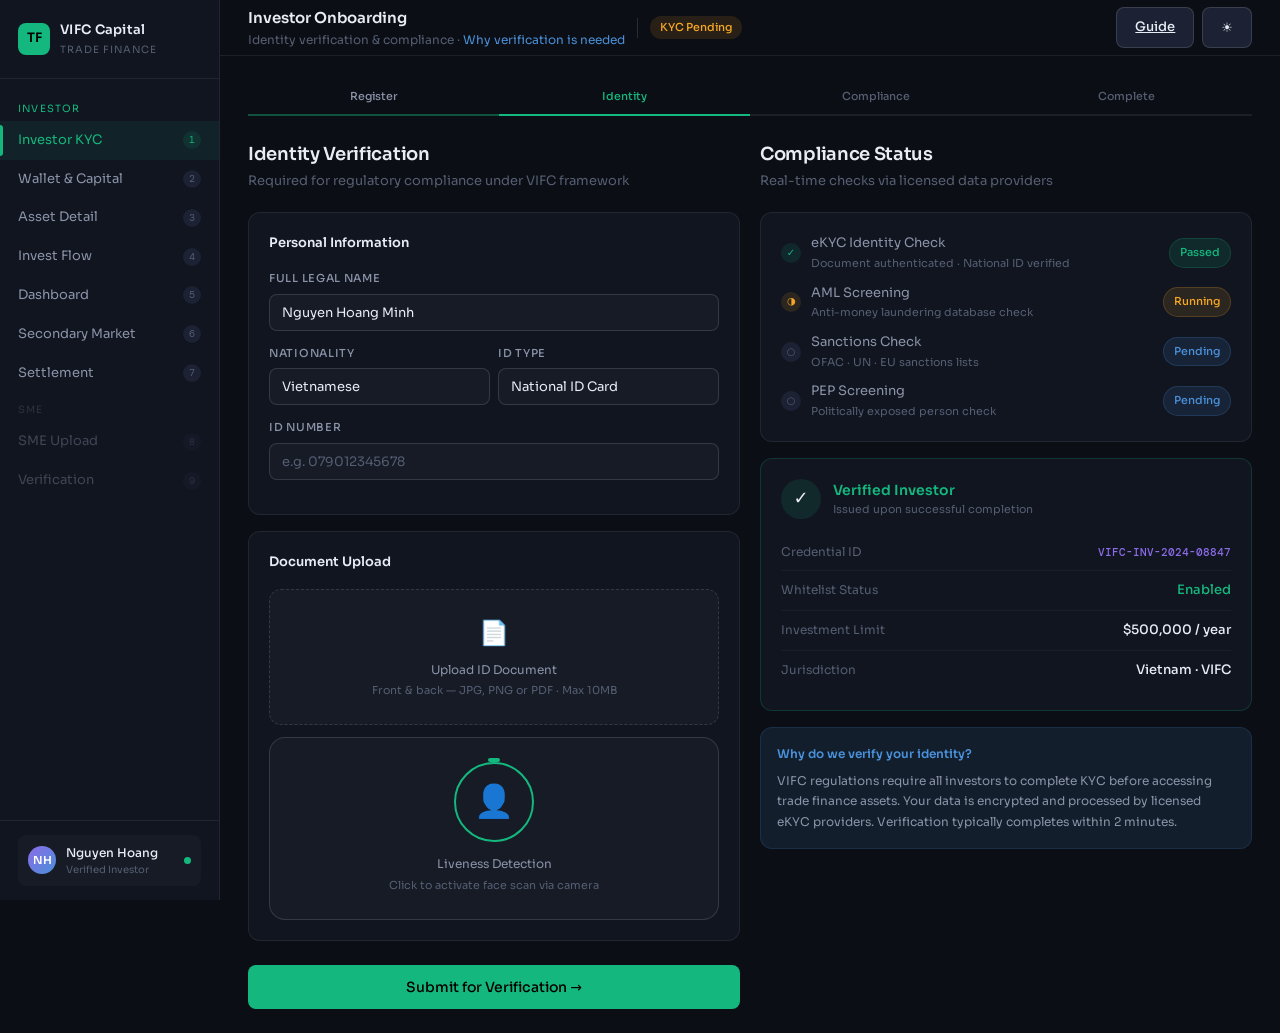
==== commit e5424760: "update" ====
--- a/index.html
+++ b/index.html
@@ -24,17 +24,17 @@
         </div>
       </div>
       <div class="nav">
-        <div class="nav-section">Investor</div>
-        <div class="nav-item active" data-screen="onboarding"><span>Investor KYC</span><span class="step-badge">1</span></div>
-        <div class="nav-item" data-screen="wallet"><span>Wallet & Capital</span><span class="step-badge">2</span></div>
-        <div class="nav-item" data-screen="asset"><span>Asset Detail</span><span class="step-badge">3</span></div>
-        <div class="nav-item" data-screen="invest"><span>Invest Flow</span><span class="step-badge">4</span></div>
-        <div class="nav-item" data-screen="dashboard"><span>Dashboard</span><span class="step-badge">5</span></div>
-        <div class="nav-item" data-screen="secondary"><span>Secondary Market</span><span class="step-badge">6</span></div>
-        <div class="nav-item" data-screen="settlement"><span>Settlement</span><span class="step-badge">7</span></div>
-        <div class="nav-section">SME</div>
-        <div class="nav-item" data-screen="sme"><span>SME Upload</span><span class="step-badge">8</span></div>
-        <div class="nav-item" data-screen="verification"><span>Verification</span><span class="step-badge">9</span></div>
+        <div class="nav-section" data-flow="investor">Investor</div>
+        <div class="nav-item active" data-screen="onboarding" data-flow="investor"><span>Investor KYC</span><span class="step-badge">1</span></div>
+        <div class="nav-item" data-screen="wallet" data-flow="investor"><span>Wallet & Capital</span><span class="step-badge">2</span></div>
+        <div class="nav-item" data-screen="asset" data-flow="investor"><span>Asset Detail</span><span class="step-badge">3</span></div>
+        <div class="nav-item" data-screen="invest" data-flow="investor"><span>Invest Flow</span><span class="step-badge">4</span></div>
+        <div class="nav-item" data-screen="dashboard" data-flow="investor"><span>Dashboard</span><span class="step-badge">5</span></div>
+        <div class="nav-item" data-screen="secondary" data-flow="investor"><span>Secondary Market</span><span class="step-badge">6</span></div>
+        <div class="nav-item" data-screen="settlement" data-flow="investor"><span>Settlement</span><span class="step-badge">7</span></div>
+        <div class="nav-section" data-flow="sme">SME</div>
+        <div class="nav-item" data-screen="sme" data-flow="sme"><span>SME Upload</span><span class="step-badge">8</span></div>
+        <div class="nav-item" data-screen="verification" data-flow="sme"><span>Verification</span><span class="step-badge">9</span></div>
       </div>
       <div class="sidebar-footer">
         <div class="user-pill">
@@ -57,14 +57,13 @@
         <div class="topbar">
           <div>
             <div class="topbar-title">Investor Onboarding</div>
-            <div class="topbar-sub">Identity verification & compliance · <a href="guide.html#how-to-invest" style="color: var(--blue); text-decoration: none;">Guide</a></div>
+            <div class="topbar-sub">Identity verification & compliance · <a href="guide.html#how-to-invest" style="color: var(--blue); text-decoration: none;">Why verification is needed</a></div>
           </div>
           <div class="topbar-divider"></div>
           <span class="topbar-badge badge-warning">KYC Pending</span>
           <div class="topbar-actions">
             <a class="btn btn-secondary" href="guide.html">Guide</a>
             <button
-              class="btn btn-secondary"
               class="btn btn-secondary theme-toggle" data-action="toggle-theme"
               
             >
@@ -336,7 +335,6 @@
           <div class="topbar-actions">
             <a class="btn btn-secondary" href="guide.html">Guide</a>
             <button
-              class="btn btn-secondary"
               class="btn btn-secondary theme-toggle" data-action="toggle-theme"
               
             >
@@ -590,7 +588,6 @@
           <div class="topbar-actions">
             <a class="btn btn-secondary" href="guide.html">Guide</a>
             <button
-              class="btn btn-secondary"
               class="btn btn-secondary theme-toggle" data-action="toggle-theme"
               
             >
@@ -737,7 +734,7 @@
                   </div>
                   <div class="stat-row" style="padding: 5px 0">
                     <span class="stat-key">Credit Rating</span>
-                    <span class="rating-badge rating-aaa">AAA</span>
+                    <span class="rating-badge rating-aaa" >AAA</span> <a href="guide.html#key-terms" style="color: var(--blue); text-decoration: none;">?</a>
                   </div>
                   <div class="stat-row" style="padding: 5px 0">
                     <span class="stat-key">Payment History</span>
@@ -792,7 +789,7 @@
             <div class="topbar-sub">Institutional-grade deal verification and risk transparency</div>
           </div>
           <div class="topbar-divider"></div>
-          <span class="topbar-badge badge-warning">3/4 Mandatory Checks Confirmed</span>
+          <span class="topbar-badge badge-warning">Nguyen Textile Co., Ltd -> Walmart Inc. · INV-2027-00847 · $125,000</span>
           <div class="topbar-actions">
             <a class="btn btn-secondary" href="guide.html#stakeholder-flow">Guide</a>
             <button class="btn btn-secondary theme-toggle" data-action="toggle-theme">☀️</button>
@@ -802,19 +799,28 @@
           <div class="grid-2 gap-20">
             <div>
               <div class="card mb-16">
-                <div class="card-header"><div class="card-label">Deal Identity</div></div>
-                <div class="stat-row"><span class="stat-key">SME</span><span class="stat-val">Thanh Cong Textile JSC</span></div>
-                <div class="stat-row"><span class="stat-key">Buyer</span><span class="stat-val">Walmart Inc. (AAA <a href="guide.html#key-terms" style="color:var(--blue);text-decoration:none;">?</a>)</span></div>
-                <div class="stat-row"><span class="stat-key">Invoice</span><span class="stat-val">INV-2027-00847</span></div>
-                <div class="stat-row"><span class="stat-key">Amount</span><span class="stat-val" style="font-family:var(--mono)">$125,000</span></div>
+                <div class="card-header"><div class="card-label">Verification Status</div><span class="verify-badge vb-green">Live Data</span></div>
+                <div class="grid-2 gap-8" style="margin-bottom:12px;">
+                  <div class="card" style="background:var(--bg3);border-left:3px solid var(--teal);padding:12px;"><div class="check-text">Shipment Confirmed</div><div class="check-sub">Goods in transit · Nov 3, 2027</div></div>
+                  <div class="card" style="background:var(--bg3);border-left:3px solid var(--teal);padding:12px;"><div class="check-text">Customs Validated</div><div class="check-sub">Export cleared · Nov 3, 2027</div></div>
+                  <div class="card" style="background:var(--bg3);border-left:3px solid var(--teal);padding:12px;"><div class="check-text">Invoice Approved</div><div class="check-sub">Matched with PO · Nov 4, 2027</div></div>
+                  <div class="card" style="background:var(--bg3);border-left:3px solid var(--amber);padding:12px;"><div class="check-text">Insurance Pending</div><div class="check-sub">In progress · ETA Nov 6, 2027</div></div>
+                </div>
+                <div class="card-label" style="margin-bottom:10px">Verification Checklist</div>
+                <div class="check-list">
+                  <div class="check-item"><div class="check-icon check-pass">✓</div><div><div class="check-text">Logistics Confirmation</div><div class="check-sub">Source: DHL Express</div></div><span style="margin-left:auto;color:var(--text3);font-size:11px">Nov 3, 2027</span></div>
+                  <div class="check-item"><div class="check-icon check-pass">✓</div><div><div class="check-text">Customs Clearance</div><div class="check-sub">Source: Ho Chi Minh Port Customs</div></div><span style="margin-left:auto;color:var(--text3);font-size:11px">Nov 3, 2027</span></div>
+                  <div class="check-item"><div class="check-icon check-pass">✓</div><div><div class="check-text">Invoice Validation</div><div class="check-sub">Source: Buyer PO Match Engine</div></div><span style="margin-left:auto;color:var(--text3);font-size:11px">Nov 4, 2027</span></div>
+                  <div class="check-item"><div class="check-icon check-spin">◐</div><div><div class="check-text">Trade Credit Insurance</div><div class="check-sub">Source: Euler Hermes</div></div><span style="margin-left:auto;color:var(--amber);font-size:11px">In progress (ETA Nov 6, 2027)</span></div>
+                </div>
               </div>
               <div class="card mb-16">
-                <div class="card-label" style="margin-bottom:10px">Mandatory Verification Checklist</div>
-                <div class="check-list">
-                  <div class="check-item"><div class="check-icon check-pass">✓</div><div><div class="check-text">Shipment Confirmed</div><div class="check-sub">Source: DHL API · Actor: Logistics Oracle</div></div><span style="margin-left:auto;color:var(--text3);font-size:11px">Apr 08, 2027</span></div>
-                  <div class="check-item"><div class="check-icon check-pass">✓</div><div><div class="check-text">Customs Cleared</div><div class="check-sub">Source: Vietnam Customs · Actor: Customs Validator</div></div><span style="margin-left:auto;color:var(--text3);font-size:11px">Apr 09, 2027</span></div>
-                  <div class="check-item"><div class="check-icon check-pass">✓</div><div><div class="check-text">Invoice Matched</div><div class="check-sub">Source: Buyer PO Registry · Actor: Reconciliation Engine</div></div><span style="margin-left:auto;color:var(--text3);font-size:11px">Apr 10, 2027</span></div>
-                  <div class="check-item"><div class="check-icon check-spin">◐</div><div><div class="check-text">Insurance Endorsement</div><div class="check-sub">Source: Euler Hermes · Actor: Insurance Gateway</div></div><span style="margin-left:auto;color:var(--amber);font-size:11px">Pending Apr 11, 2027</span></div>
+                <div class="card-label" style="margin-bottom:10px">Data Providers</div>
+                <div class="grid-4 gap-8">
+                  <div class="card" style="background:var(--bg3);text-align:center;padding:10px;"><div class="check-text">DHL Express</div><div class="check-sub">Logistics API</div></div>
+                  <div class="card" style="background:var(--bg3);text-align:center;padding:10px;"><div class="check-text">Vietnam Customs</div><div class="check-sub">Customs API</div></div>
+                  <div class="card" style="background:var(--bg3);text-align:center;padding:10px;"><div class="check-text">Dun & Bradstreet</div><div class="check-sub">Credit Bureau</div></div>
+                  <div class="card" style="background:var(--bg3);text-align:center;padding:10px;"><div class="check-text">Euler Hermes</div><div class="check-sub">Insurance Feed</div></div>
                 </div>
               </div>
             </div>
@@ -850,7 +856,7 @@
           <div>
             <div class="topbar-title">Asset Detail</div>
             <div class="topbar-sub">
-              INV-2024-00847 · Textile Export · Vietnam → USA
+              INV-2024-00847 · Textile Export · Vietnam → USA · <a href="guide.html#stakeholder-flow" style="color: var(--blue); text-decoration: none;">How this investment works</a>
             </div>
           </div>
           <div class="topbar-divider"></div>
@@ -858,7 +864,6 @@
           <div class="topbar-actions">
             <a class="btn btn-secondary" href="guide.html">Guide</a>
             <button
-              class="btn btn-secondary"
               class="btn btn-secondary theme-toggle" data-action="toggle-theme"
               
             >
@@ -945,7 +950,7 @@
                       border-radius: var(--r);
                     "
                   >
-                    <div class="yield-num">12%</div>
+                    <div class="yield-num">~17%</div>
                     <div class="yield-label">Annual Yield</div>
                   </div>
                   <div
@@ -1057,7 +1062,7 @@
                 <div class="alert alert-success" style="margin-bottom: 0">
                   <span>✓</span>
                   <span
-                    ><strong>4.2% return over 90 days</strong> — No hidden fees.
+                    ><strong>~4.2% return over 90 days</strong> — No hidden fees.
                     No carry charges. Fixed return at maturity.</span
                   >
                 </div>
@@ -1081,7 +1086,7 @@
                       style="width: 100%; background: var(--teal)"
                     ></div>
                   </div>
-                  <div class="bench-val" style="color: var(--teal)">12%</div>
+                  <div class="bench-val" style="color: var(--teal)">~17%</div>
                 </div>
                 <div class="bench-row">
                   <div class="bench-label">Gov. Bonds</div>
@@ -1149,10 +1154,23 @@
                 </div>
               <div class="card mb-16">
                 <div class="card-label" style="margin-bottom: 10px">Historical Performance</div>
-                <div class="stat-row"><span class="stat-key">Completed Deals</span><span class="stat-val">23</span></div>
-                <div class="stat-row"><span class="stat-key">Average Settlement Delay</span><span class="stat-val green">1.2 days</span></div>
-                <div class="stat-row"><span class="stat-key">Default Incidents</span><span class="stat-val green">0</span></div>
-                <div class="stat-row"><span class="stat-key">Investor Net Return</span><span class="stat-val green">+16.4% annualized</span></div>
+                <div style="background: var(--bg3); border: 1px solid var(--border); border-radius: var(--r); padding: 12px; margin-bottom: 12px;">
+                  <div style="display:flex;justify-content:space-between;font-size:11px;color:var(--text3);margin-bottom:6px;">
+                    <span>Nov 2025</span><span>Apr 2026</span>
+                  </div>
+                  <svg viewBox="0 0 520 120" style="width:100%;height:120px;display:block;">
+                    <polyline points="20,100 120,84 220,62 320,44 420,30 500,18" fill="none" stroke="var(--blue)" stroke-width="3" />
+                    <polyline points="20,102 120,92 220,74 320,58 420,40 500,26" fill="none" stroke="var(--teal)" stroke-width="2" stroke-dasharray="5 4" />
+                    <circle cx="500" cy="18" r="4" fill="var(--blue)" />
+                  </svg>
+                  <div class="stat-row" style="margin-top:4px;"><span class="stat-key">Yield Trend</span><span class="stat-val">1.15% → 2.9%</span></div>
+                </div>
+                <div class="card-label" style="margin-bottom: 8px">Recent On-Chain Events</div>
+                <div class="check-list">
+                  <div class="check-item"><div><div class="check-text">Payment Settled</div><div class="check-sub">Apr 15, 2026 · Tx: 0x1a2b...4a5b</div></div><div class="invest-return">$131,250</div></div>
+                  <div class="check-item"><div><div class="check-text">Payment Settled</div><div class="check-sub">Apr 01, 2026 · Tx: 0x7f3b...9e2f</div></div><div class="invest-return">$125,000</div></div>
+                  <div class="check-item"><div><div class="check-text">Repayment</div><div class="check-sub">Mar 05, 2026 · Tx: 0x3f4a...6f7a</div></div><div class="invest-return">$45,062</div></div>
+                </div>
               </div>
               <div class="card">
                   <div class="card-label" style="margin-bottom: 10px">
@@ -1168,7 +1186,7 @@
                   </div>
                   <div class="stat-row">
                     <span class="stat-key">Credit Rating</span
-                    ><span class="rating-badge rating-aaa">AAA</span> <a href="guide.html#key-terms" style="color: var(--blue); text-decoration: none;">?</a>
+                    ><span class="rating-badge rating-aaa" >AAA</span> <a href="guide.html#key-terms" style="color: var(--blue); text-decoration: none;">?</a>
                   </div>
                   <div class="stat-row">
                     <span class="stat-key">On-time Payment</span
@@ -1473,7 +1491,7 @@
           <div>
             <div class="topbar-title">Invest</div>
             <div class="topbar-sub">
-              Walmart Inc. · 90-day receivable · ~17% p.a. · <a href="guide.html#how-to-invest" style="color: var(--blue); text-decoration: none;">Guide</a>
+              Walmart Inc. · 90-day receivable · ~17% p.a. · <a href="guide.html#how-to-invest" style="color: var(--blue); text-decoration: none;">How to invest</a>
             </div>
           </div>
           <div class="topbar-divider"></div>
@@ -1481,7 +1499,6 @@
           <div class="topbar-actions">
             <a class="btn btn-secondary" href="guide.html">Guide</a>
             <button
-              class="btn btn-secondary"
               class="btn btn-secondary theme-toggle" data-action="toggle-theme"
               
             >
@@ -1731,9 +1748,33 @@
               <div class="card">
                 <div class="card-label" style="margin-bottom:10px">Asset Evaluation</div>
                 <div class="check-list">
-                  <div class="check-item"><div><div class="check-text">Walmart Invoice Pool A</div><div class="check-sub">Default 0.6% · Volatility 4.1% · Hist Return 15.9%</div></div><div><div class="verify-badge vb-green">Score 91</div><div class="check-sub">APY 17.0% · $125k</div></div></div>
-                  <div class="check-item"><div><div class="check-text">H&M Vendor Batch C</div><div class="check-sub">Default 0.8% · Volatility 4.8% · Hist Return 14.8%</div></div><div><div class="verify-badge vb-green">Score 88</div><div class="check-sub">APY 16.2% · $97k</div></div></div>
-                  <div class="check-item"><div><div class="check-text">Carrefour Food Imports</div><div class="check-sub">Default 1.6% · Volatility 6.2% · Hist Return 12.9%</div></div><div><div class="verify-badge vb-amber">Score 76</div><div class="check-sub">APY 13.0% · $84k</div></div></div>
+                  <div class="check-item" style="align-items:flex-start;gap:14px;">
+                    <div style="width:44px;height:44px;border-radius:50%;border:5px solid var(--teal);display:flex;align-items:center;justify-content:center;font-weight:600;">95</div>
+                    <div style="flex:1">
+                      <div class="check-text">US Treasury Bond 10Y</div>
+                      <div class="check-sub">Default Prob. 0.1% · Volatility 4.2 · Hist Return +4.3% · APY 4.15%</div>
+                      <div class="check-sub" style="margin-top:4px;">Total Value: $50.00M</div>
+                    </div>
+                    <span class="verify-badge vb-green">Low</span>
+                  </div>
+                  <div class="check-item" style="align-items:flex-start;gap:14px;">
+                    <div style="width:44px;height:44px;border-radius:50%;border:5px solid var(--amber);display:flex;align-items:center;justify-content:center;font-weight:600;">62</div>
+                    <div style="flex:1">
+                      <div class="check-text">Real Estate Development Token</div>
+                      <div class="check-sub">Default Prob. 8.7% · Volatility 24.3 · Hist Return +12.4% · APY 9.25%</div>
+                      <div class="check-sub" style="margin-top:4px;">Total Value: $8.75M</div>
+                    </div>
+                    <span class="verify-badge vb-amber">Medium</span>
+                  </div>
+                  <div class="check-item" style="align-items:flex-start;gap:14px;">
+                    <div style="width:44px;height:44px;border-radius:50%;border:5px solid var(--red);display:flex;align-items:center;justify-content:center;font-weight:600;">43</div>
+                    <div style="flex:1">
+                      <div class="check-text">Tech Startup Convertible Note</div>
+                      <div class="check-sub">Default Prob. 18.5% · Volatility 42.8 · Hist Return +24.6% · APY 15.50%</div>
+                      <div class="check-sub" style="margin-top:4px;">Total Value: $3.10M</div>
+                    </div>
+                    <span class="verify-badge vb-red">High</span>
+                  </div>
                 </div>
               </div>
             </div>
@@ -1755,7 +1796,6 @@
           <div class="topbar-actions">
             <a class="btn btn-secondary" href="guide.html">Guide</a>
             <button
-              class="btn btn-secondary"
               class="btn btn-secondary theme-toggle" data-action="toggle-theme"
               
             >
@@ -2084,7 +2124,6 @@
           <div class="topbar-actions">
             <a class="btn btn-secondary" href="guide.html">Guide</a>
             <button
-              class="btn btn-secondary"
               class="btn btn-secondary theme-toggle" data-action="toggle-theme"
               
             >
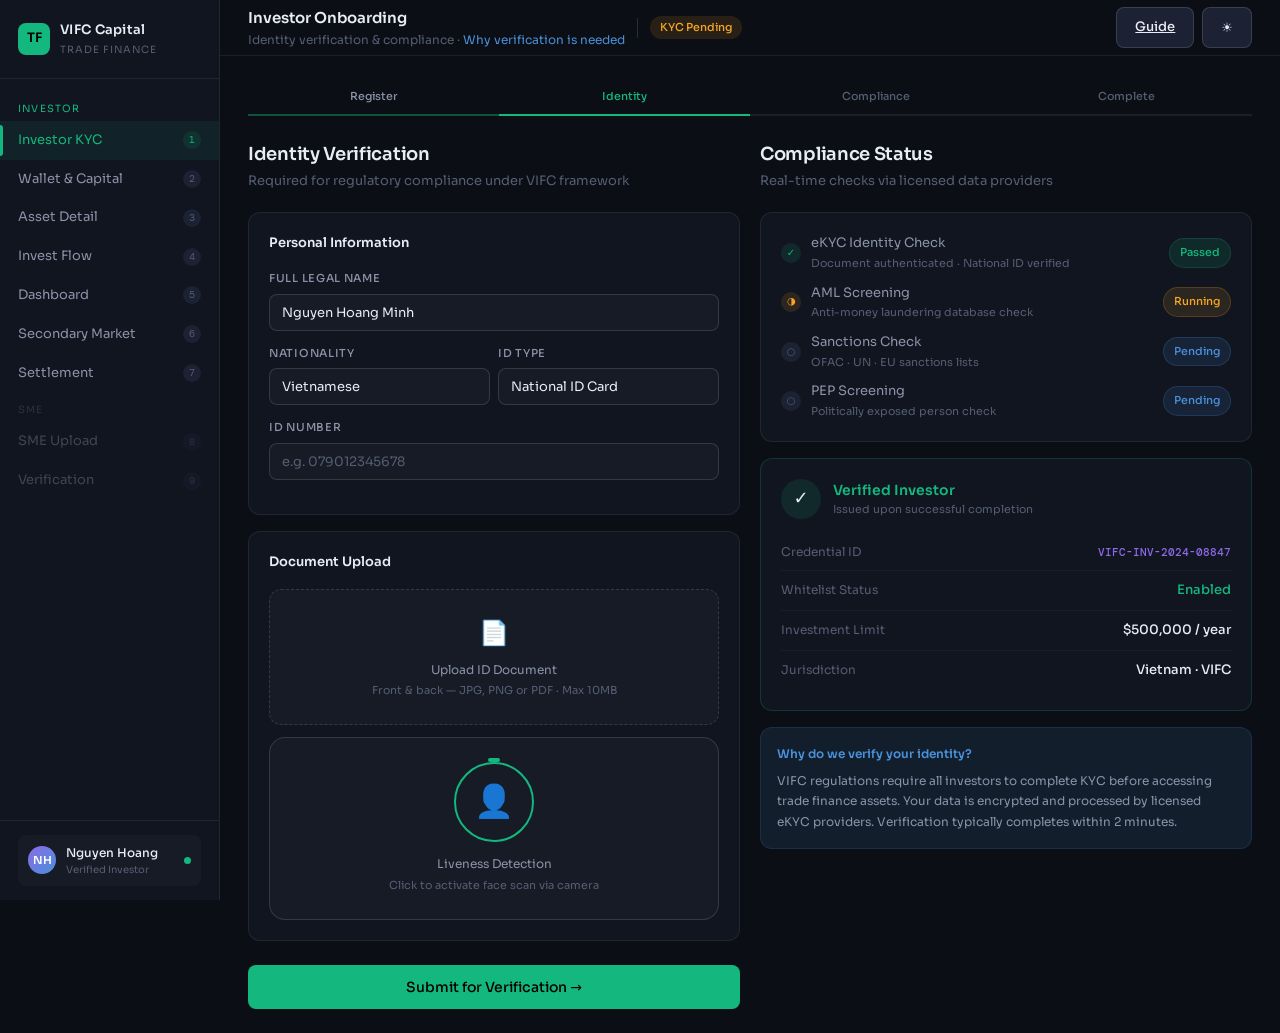
==== commit ccf1e323: "update" ====
--- a/index.html
+++ b/index.html
@@ -12,6 +12,17 @@
     <link rel="stylesheet" href="styles.css" />
   </head>
   <body>
+    <button
+      class="mobile-nav-toggle"
+      type="button"
+      data-action="toggle-mobile-nav"
+      aria-label="Toggle navigation menu"
+      aria-expanded="false"
+    >
+      ☰
+    </button>
+    <div class="sidebar-overlay" data-action="close-mobile-nav"></div>
+
     <!-- SIDEBAR -->
     <nav class="sidebar">
       <div class="logo">
